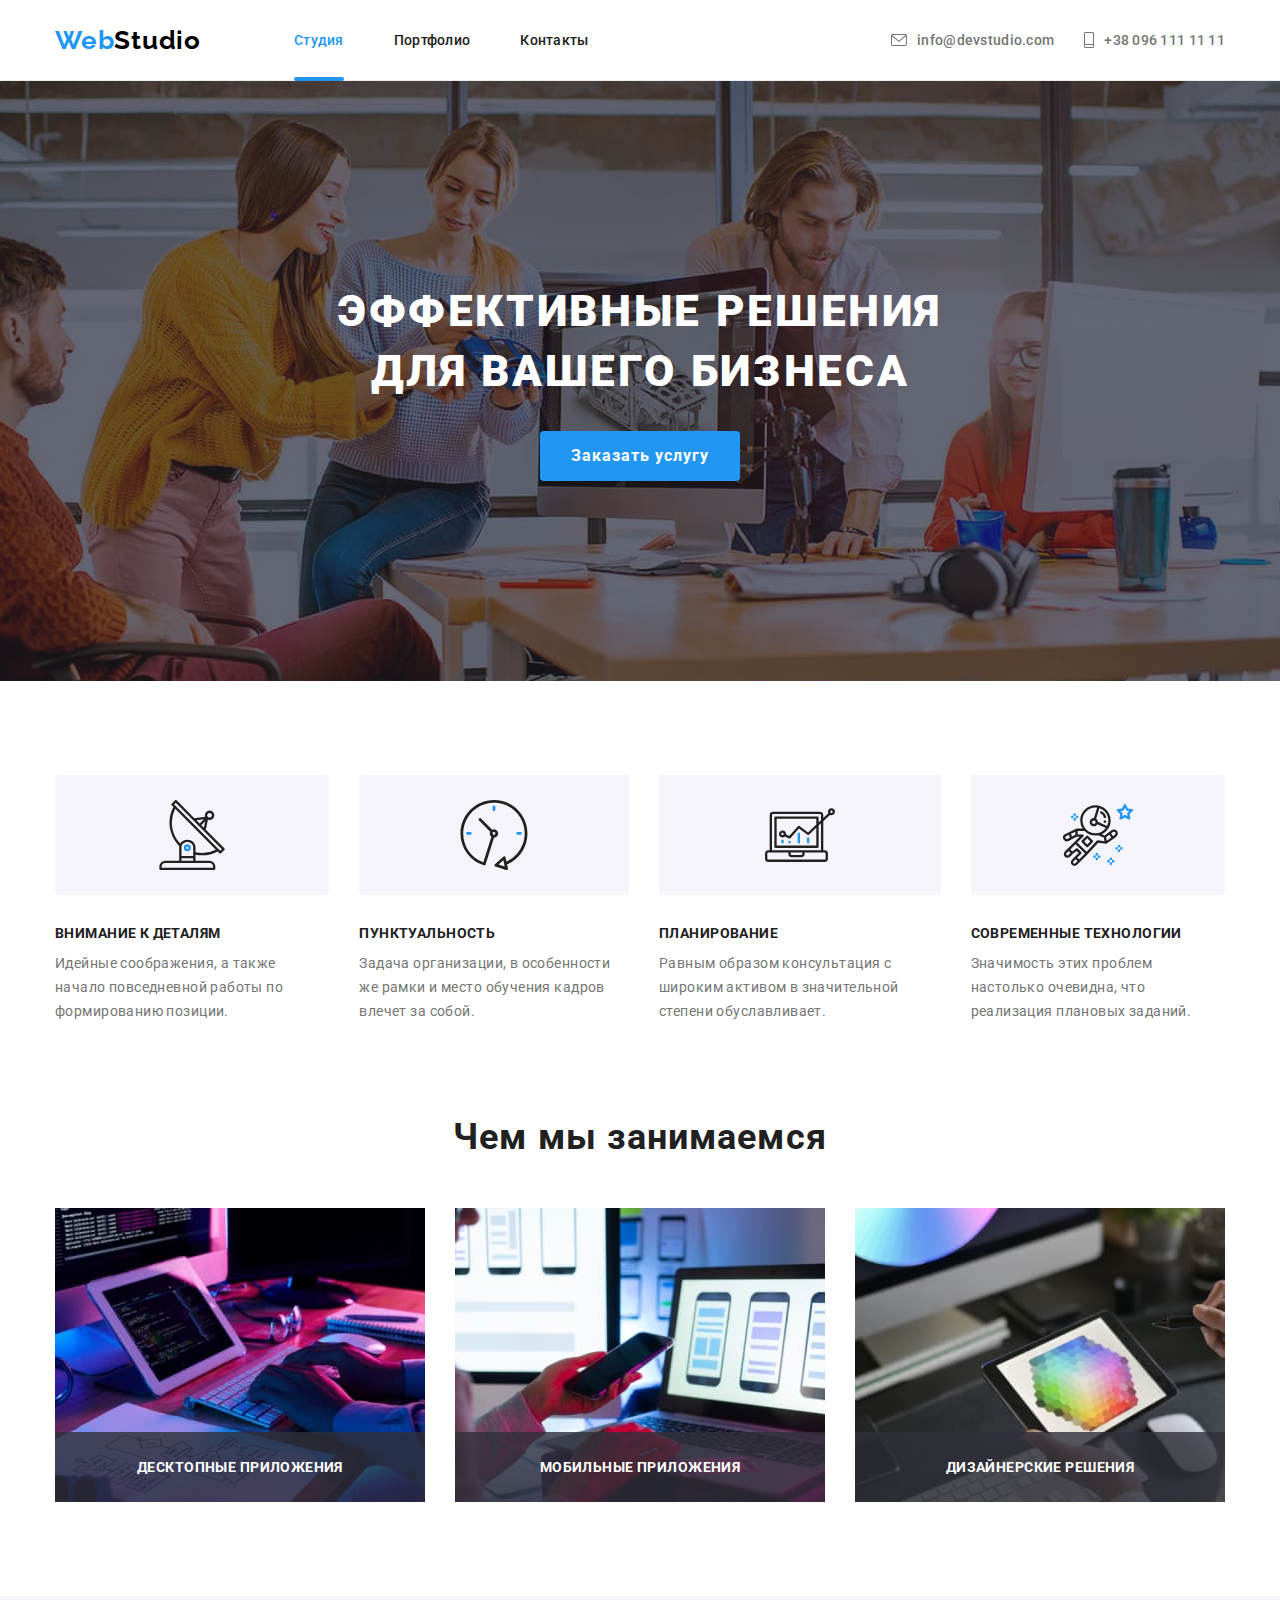
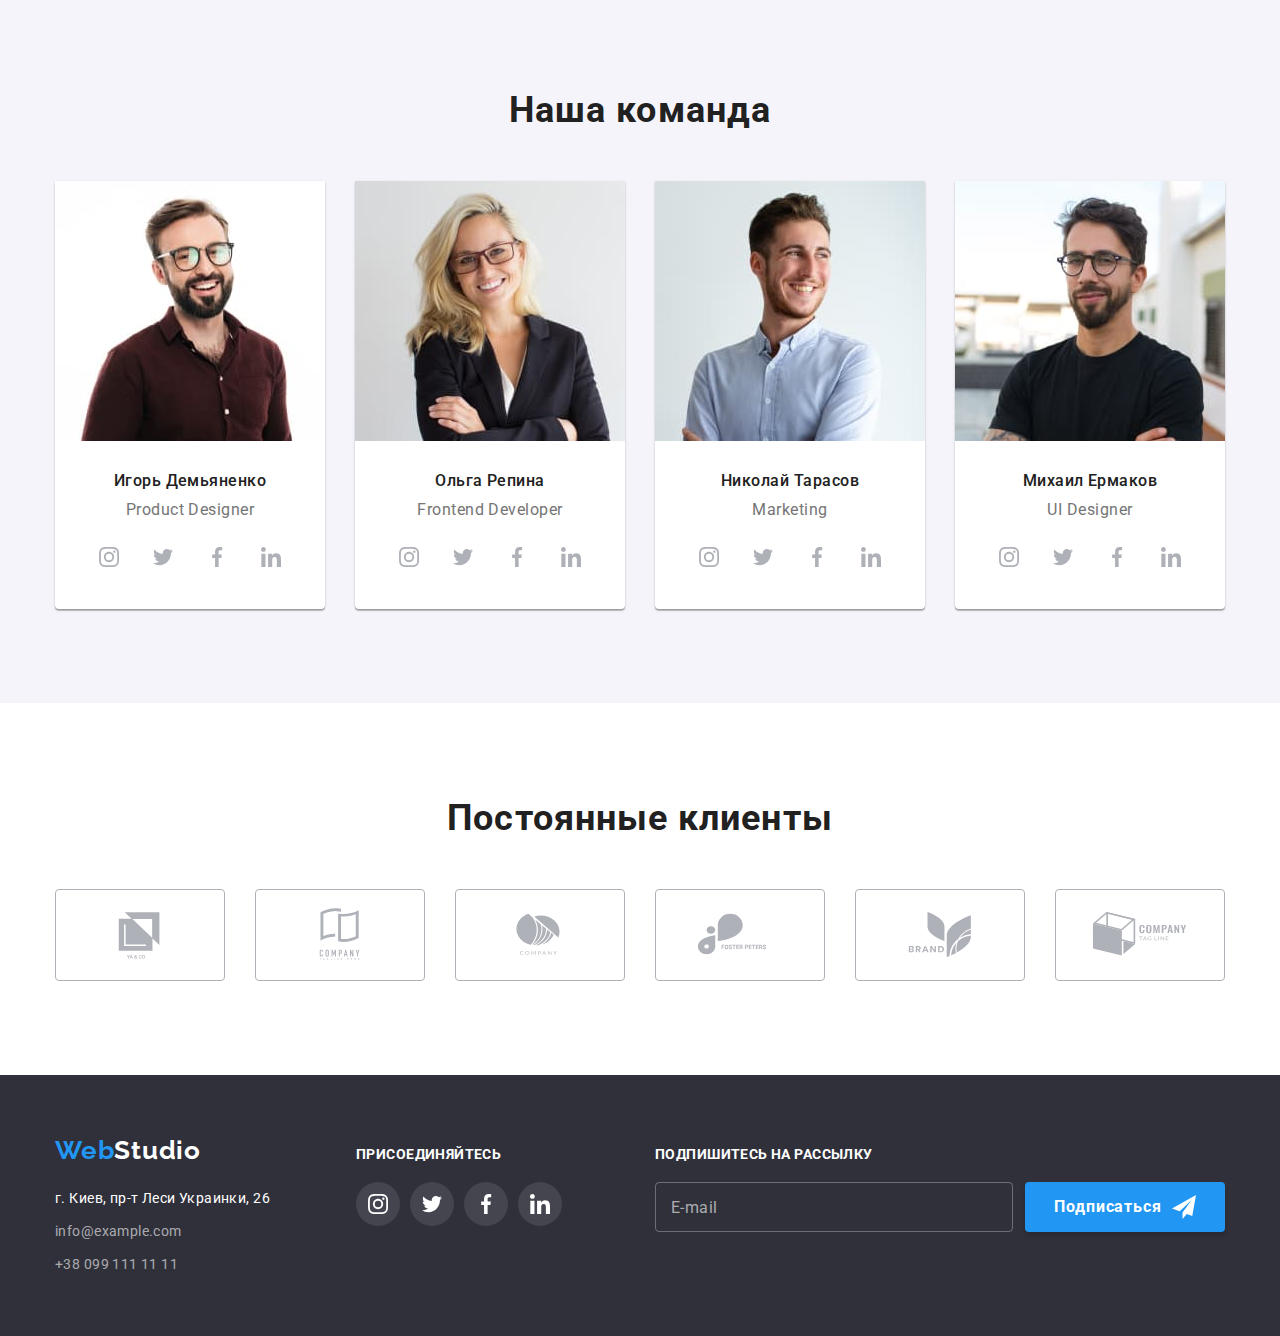
==== index.html @ 1791c5a4 "Initialization of repository" ====
<!DOCTYPE html>
<html lang="ru">
  <head>
    <meta charset="UTF-8" />
    <meta http-equiv="X-UA-Compatible" content="IE=edge" />
    <meta name="viewport" content="width=device-width, initial-scale=1.0" />
    <link rel="preconnect" href="https://fonts.googleapis.com" />
    <link rel="preconnect" href="https://fonts.gstatic.com" crossorigin />
    <link
      rel="stylesheet"
      href="https://fonts.googleapis.com/css2?family=Raleway:wght@700&family=Roboto:wght@400;500;700;900&display=swap"
    />
    <link
      rel="stylesheet"
      href="https://cdnjs.cloudflare.com/ajax/libs/modern-normalize/1.1.0/modern-normalize.min.css"
    />
    <link rel="stylesheet" href="./css/main.min.css" />
    <title>Студия</title>
  </head>

  <body>
    <header class="header">
      <div class="container">
        <a href="./index.html" class="logo">
          <span class="logo__first-part">Web</span>
          <span class="logo__second-part--header">Studio</span>
        </a>

        <nav class="nav">
          <ul class="nav__list">
            <li class="nav__item">
              <a href="./index.html" class="nav__link current">Студия</a>
            </li>
            <li class="nav__item">
              <a href="./portfolio.html" class="nav__link">Портфолио</a>
            </li>
            <li class="nav__item">
              <a href="" class="nav__link">Контакты</a>
            </li>
          </ul>
        </nav>

        <div class="header-address">
          <ul class="header-address__list">
            <li class="header-address__item">
              <a href="mailto:info@devstudio.com" class="header-address__email">
                <svg class="header-address__icon--envelope" width="16" height="12">
                  <use href="images/icons.svg#icon-envelope"></use>
                </svg>
                info@devstudio.com
              </a>
            </li>
            <li class="header-address__item">
              <a href="tel:+380961111111" class="header-address__phone">
                <svg class="header-address__icon--phone" width="10" height="16">
                  <use href="images/icons.svg#icon-phone"></use>
                </svg>
                +38 096 111 11 11
              </a>
            </li>
          </ul>
        </div>
      </div>
    </header>

    <main>
      <section class="hero">
        <div class="container">
          <h1 class="hero__title">
            Эффективные решения <br />
            для вашего бизнеса
          </h1>
          <button type="button" class="hero__btn" data-modal-open>Заказать услугу</button>
        </div>
      </section>

      <section class="advantages">
        <div class="container">
          <h2 class="visually-hidden">Наши преимущества</h2>
          <ul class="advantages__list">
            <li class="advantages__item">
              <div class="advantages__icon">
                <svg class="advantages__icon--antenna" width="70" height="70">
                  <use href="./images/icons.svg#icon-antenna"></use>
                </svg>
              </div>
              <h3 class="advantages__title">Внимание к деталям</h3>
              <p class="advantages__text">
                Идейные соображения, а также начало повседневной работы по формированию позиции.
              </p>
            </li>
            <li class="advantages__item">
              <div class="advantages__icon">
                <svg class="advantages__icon--clock" width="70" height="70">
                  <use href="./images/icons.svg#icon-clock"></use>
                </svg>
              </div>
              <h3 class="advantages__title">Пунктуальность</h3>
              <p class="advantages__text">
                Задача организации, в особенности же рамки и место обучения кадров влечет за собой.
              </p>
            </li>
            <li class="advantages__item">
              <div class="advantages__icon">
                <svg class="advantages__icon--diagram" width="70" height="70">
                  <use href="./images/icons.svg#icon-diagram"></use>
                </svg>
              </div>
              <h3 class="advantages__title">Планирование</h3>
              <p class="advantages__text">
                Равным образом консультация с широким активом в значительной степени обуславливает.
              </p>
            </li>
            <li class="advantages__item">
              <div class="advantages__icon">
                <svg class="advantages__icon--astronaut" width="70" height="70">
                  <use href="./images/icons.svg#icon-astronaut"></use>
                </svg>
              </div>
              <h3 class="advantages__title">Современные технологии</h3>
              <p class="advantages__text">
                Значимость этих проблем настолько очевидна, что реализация плановых заданий.
              </p>
            </li>
          </ul>
        </div>
      </section>

      <section class="works">
        <div class="container">
          <h2 class="works__title">Чем мы занимаемся</h2>
          <ul class="works__list">
            <li class="works__item">
              <div class="works__wrapper">
                <img src="./images/work-1.jpg" alt="Программист верстает макет сайта" width="370" />
                <p class="works__text">Десктопные приложения</p>
              </div>
            </li>
            <li class="works__item">
              <div class="works__wrapper">
                <img
                  src="./images/work-2.jpg"
                  alt="Тестировщик проверяет мультиплатформенность"
                  width="370"
                />
                <p class="works__text">Мобильные приложения</p>
              </div>
            </li>
            <li class="works__item">
              <div class="works__wrapper">
                <img src="./images/work-3.jpg" alt="Дизайнер подбирает цвет" width="370" />
                <p class="works__text">Дизайнерские решения</p>
              </div>
            </li>
          </ul>
        </div>
      </section>

      <section class="team">
        <div class="container">
          <h2 class="team__title">Наша команда</h2>
          <ul class="team__list">
            <li class="team__card card">
              <img src="./images/employee-1.jpg" alt="Сотрудник 1" width="270" />
              <div class="card__description">
                <h3 class="card__title">Игорь Демьяненко</h3>
                <p class="card__text">Product Designer</p>
                <ul class="social">
                  <li class="social__item">
                    <a href="https://www.instagram.com/" class="social__link">
                      <svg class="social__icon" width="20" height="20">
                        <use href="./images/icons.svg#icon-instagram"></use>
                      </svg>
                    </a>
                  </li>

                  <li class="social__item">
                    <a href="https://twitter.com/" class="social__link">
                      <svg class="social__icon" width="20" height="20">
                        <use href="./images/icons.svg#icon-twitter"></use>
                      </svg>
                    </a>
                  </li>

                  <li class="social__item">
                    <a href="https://www.facebook.com/" class="social__link">
                      <svg class="social__icon" width="20" height="20">
                        <use href="./images/icons.svg#icon-facebook"></use>
                      </svg>
                    </a>
                  </li>

                  <li class="social__item">
                    <a href="https://www.linkedin.com/" class="social__link">
                      <svg class="social__icon" width="20" height="20">
                        <use href="./images/icons.svg#icon-linkedin"></use>
                      </svg>
                    </a>
                  </li>
                </ul>
              </div>
            </li>
            <li class="team__card card">
              <img src="./images/employee-2.jpg" alt="Сотрудник 2" width="270" />
              <div class="card__description">
                <h3 class="card__title">Ольга Репина</h3>
                <p class="card__text">Frontend Developer</p>
                <ul class="social">
                  <li class="social__item">
                    <a href="https://www.instagram.com/" class="social__link">
                      <svg class="social__icon" width="20" height="20">
                        <use href="./images/icons.svg#icon-instagram"></use>
                      </svg>
                    </a>
                  </li>

                  <li class="social__item">
                    <a href="https://twitter.com/" class="social__link">
                      <svg class="social__icon" width="20" height="20">
                        <use href="./images/icons.svg#icon-twitter"></use>
                      </svg>
                    </a>
                  </li>

                  <li class="social__item">
                    <a href="https://www.facebook.com/" class="social__link">
                      <svg class="social__icon" width="20" height="20">
                        <use href="./images/icons.svg#icon-facebook"></use>
                      </svg>
                    </a>
                  </li>

                  <li class="social__item">
                    <a href="https://www.linkedin.com/" class="social__link">
                      <svg class="social__icon" width="20" height="20">
                        <use href="./images/icons.svg#icon-linkedin"></use>
                      </svg>
                    </a>
                  </li>
                </ul>
              </div>
            </li>
            <li class="team__card card">
              <img src="./images/employee-3.jpg" alt="Сотрудник 3" width="270" />
              <div class="card__description">
                <h3 class="card__title">Николай Тарасов</h3>
                <p class="card__text">Marketing</p>
                <ul class="social">
                  <li class="social__item">
                    <a href="https://www.instagram.com/" class="social__link"
                      ><svg class="social__icon" width="20" height="20">
                        <use href="./images/icons.svg#icon-instagram"></use>
                      </svg>
                    </a>
                  </li>

                  <li class="social__item">
                    <a href="https://twitter.com/" class="social__link">
                      <svg class="social__icon" width="20" height="20">
                        <use href="./images/icons.svg#icon-twitter"></use>
                      </svg>
                    </a>
                  </li>

                  <li class="social__item">
                    <a href="https://www.facebook.com/" class="social__link">
                      <svg class="social__icon" width="20" height="20">
                        <use href="./images/icons.svg#icon-facebook"></use>
                      </svg>
                    </a>
                  </li>

                  <li class="social__item">
                    <a href="https://www.linkedin.com/" class="social__link">
                      <svg class="social__icon" width="20" height="20">
                        <use href="./images/icons.svg#icon-linkedin"></use>
                      </svg>
                    </a>
                  </li>
                </ul>
              </div>
            </li>
            <li class="team__card card">
              <img src="./images/employee-4.jpg" alt="Сотрудник 4" width="270" />
              <div class="card__description">
                <h3 class="card__title">Михаил Ермаков</h3>
                <p class="card__text">UI Designer</p>
                <ul class="social">
                  <li class="social__item">
                    <a href="https://www.instagram.com/" class="social__link"
                      ><svg class="social__icon" width="20" height="20">
                        <use href="./images/icons.svg#icon-instagram"></use>
                      </svg>
                    </a>
                  </li>

                  <li class="social__item">
                    <a href="https://twitter.com/" class="social__link">
                      <svg class="social__icon" width="20" height="20">
                        <use href="./images/icons.svg#icon-twitter"></use>
                      </svg>
                    </a>
                  </li>

                  <li class="social__item">
                    <a href="https://www.facebook.com/" class="social__link">
                      <svg class="social__icon" width="20" height="20">
                        <use href="./images/icons.svg#icon-facebook"></use>
                      </svg>
                    </a>
                  </li>

                  <li class="social__item">
                    <a href="https://www.linkedin.com/" class="social__link">
                      <svg class="social__icon" width="20" height="20">
                        <use href="./images/icons.svg#icon-linkedin"></use>
                      </svg>
                    </a>
                  </li>
                </ul>
              </div>
            </li>
          </ul>
        </div>
      </section>

      <section class="clients">
        <div class="container">
          <h2 class="clients__title">Постоянные клиенты</h2>
          <ul class="clients__list">
            <li class="clients__item">
              <a href="" class="clients__link">
                <svg class="clients__icon" width="106" height="60">
                  <use href="images/icons.svg#icon-Logo-1"></use>
                </svg>
              </a>
            </li>
            <li class="clients__item">
              <a href="" class="clients__link">
                <svg class="clients__icon" width="106" height="60">
                  <use href="images/icons.svg#icon-Logo-2"></use>
                </svg>
              </a>
            </li>
            <li class="clients__item">
              <a href="" class="clients__link">
                <svg class="clients__icon" width="106" height="60">
                  <use href="images/icons.svg#icon-Logo-3"></use>
                </svg>
              </a>
            </li>
            <li class="clients__item">
              <a href="" class="clients__link">
                <svg class="clients__icon" width="106" height="60">
                  <use href="images/icons.svg#icon-Logo-4"></use>
                </svg>
              </a>
            </li>
            <li class="clients__item">
              <a href="" class="clients__link">
                <svg class="clients__icon" width="106" height="60">
                  <use href="images/icons.svg#icon-Logo-5"></use>
                </svg>
              </a>
            </li>
            <li class="clients__item">
              <a href="" class="clients__link">
                <svg class="clients__icon" width="106" height="60">
                  <use href="images/icons.svg#icon-Logo-6"></use>
                </svg>
              </a>
            </li>
          </ul>
        </div>
      </section>
    </main>

    <footer class="footer">
      <div class="container">
        <div class="footer-address__container">
          <a href="./index.html" class="logo">
            <span class="logo__first-part">Web</span>
            <span class="logo__second-part--footer">Studio</span>
          </a>

          <address class="footer-address">
            <ul class="footer-address__list">
              <li class="footer-address__item">
                <a
                  href="https://goo.gl/maps/oRimaYfx6mKXGupH7"
                  target="_blank"
                  class="footer-address__link--geo"
                >
                  г. Киев, пр-т Леси Украинки, 26
                </a>
              </li>
              <li class="footer-address__item">
                <a href="mailto:info@example.com" class="footer-address__link--email">
                  info@example.com
                </a>
              </li>
              <li class="footer-address__item">
                <a href="tel:+380991111111" class="footer-address__link--phone">
                  +38 099 111 11 11
                </a>
              </li>
            </ul>
          </address>
        </div>

        <div class="footer-social__container">
          <h2 class="footer-social__title">Присоединяйтесь</h2>
          <ul class="footer-social__list">
            <li class="footer-social__item">
              <a href="https://www.instagram.com/" class="footer-social__link"
                ><svg class="footer-social__icon" width="20" height="20">
                  <use href="./images/icons.svg#icon-instagram"></use>
                </svg>
              </a>
            </li>

            <li class="footer-social__item">
              <a href="https://twitter.com/" class="footer-social__link">
                <svg class="footer-social__icon" width="20" height="20">
                  <use href="./images/icons.svg#icon-twitter"></use>
                </svg>
              </a>
            </li>

            <li class="footer-social__item">
              <a href="https://www.facebook.com/" class="footer-social__link"
                ><svg class="footer-social__icon" width="20" height="20">
                  <use href="./images/icons.svg#icon-facebook"></use>
                </svg>
              </a>
            </li>

            <li class="footer-social__item">
              <a href="https://www.linkedin.com/" class="footer-social__link">
                <svg class="footer-social__icon" width="20" height="20">
                  <use href="./images/icons.svg#icon-linkedin"></use>
                </svg>
              </a>
            </li>
          </ul>
        </div>

        <div class="footer-form__container">
          <h2 class="footer-form__title">Подпишитесь на рассылку</h2>
          <form name="footer-form" class="footer-form">
            <label class="footer-form__label">
              <input type="email" name="email" placeholder="E-mail" class="footer-form__input" />
            </label>
            <button type="submit" class="footer-form__btn">
              Подписаться
              <svg class="footer-form__icon" width="24" height="24">
                <use href="./images/icons.svg#icon-send"></use>
              </svg>
            </button>
          </form>
        </div>
      </div>
    </footer>

    <div class="backdrop is-hidden" data-modal>
      <div class="modal">
        <h2 class="modal__title">Оставьте свои данные, мы вам перезвоним</h2>
        <form name="modal-form" class="modal__form form">
          <label class="form__label"
            >Имя
            <span class="form__wrapper">
              <input type="text" name="name" class="form__input" placeholder=" " />
              <svg class="form__icon" width="18" height="18">
                <use href="./images/icons.svg#icon-form-person"></use>
              </svg>
            </span>
          </label>

          <label class="form__label"
            >Телефон
            <span class="form__wrapper">
              <input type="tel" name="telephone" class="form__input" placeholder=" " />
              <svg class="form__icon" width="18" height="18">
                <use href="./images/icons.svg#icon-form-phone"></use>
              </svg>
            </span>
          </label>

          <label class="form__label"
            >Почта
            <span class="form__wrapper">
              <input type="email" name="email" class="form__input" placeholder=" " />
              <svg class="form__icon" width="18" height="18">
                <use href="./images/icons.svg#icon-form-email"></use>
              </svg>
            </span>
          </label>

          <label class="form__textarea-label"
            >Комментарий
            <textarea name="comment" class="form__textarea" placeholder="Введите текст"></textarea>
          </label>

          <label class="form__checkbox-label">
            <input type="checkbox" name="checkbox" class="form__checkbox visually-hidden" />
            <svg class="form__checkbox-icon" width="16" height="15">
              <use href="./images/icons.svg#icon-form-check"></use>
            </svg>
            Соглашаюсь с рассылкой и принимаю
            <a href="#" class="form__contract-link"> Условия договора</a>
          </label>

          <button type="submit" class="form__btn">Отправить</button>
        </form>

        <button type="button" class="modal__btn--close" data-modal-close>
          <svg class="modal__icon--vector" width="11" height="11">
            <use href="./images/icons.svg#icon-vector"></use>
          </svg>
        </button>
      </div>
    </div>
    <script src="./js/modal.js"></script>
  </body>
</html>
---- css/main.min.css ----
:root{--main-text-color: #757575;--main-title-color: #212121;--nav-text-color: #212121;--active-color: #2196f3;--main-timing-function: cubic-bezier(0.4, 0, 0.2, 1)}.project__link,.footer-address__link--email,.footer-address__link--phone,.footer-address__link--geo,.header-address__email,.header-address__phone,.nav__link,.logo{text-decoration:none;font-style:normal;color:inherit}.visually-hidden{position:absolute;white-space:nowrap;width:1px;height:1px;overflow:hidden;border:0;padding:0;clip:rect(0 0 0 0);-webkit-clip-path:inset(50%);clip-path:inset(50%);margin:-1px}body{font-family:"Roboto",sans-serif;color:var(--main-text-color);margin-left:auto;margin-right:auto}h1,h2,h3,h4,h5,h6,p,ul{margin:0;padding:0}ul{list-style-type:none}button{font-family:inherit}img{display:block;max-width:100%;height:auto}.container{width:1200px;margin:0 auto;padding-left:15px;padding-right:15px}.header{border-bottom:#ececec solid 1px}header>.container{-webkit-box-align:center;-ms-flex-align:center;align-items:center;display:-webkit-box;display:-ms-flexbox;display:flex}.logo{display:-webkit-inline-box;display:-ms-inline-flexbox;display:inline-flex;font-family:"Raleway",sans-serif;font-weight:700;font-size:26px;line-height:calc(31 / 26);letter-spacing:.03em}.logo__first-part{color:#2196f3}.logo__second-part--header{color:#000}.logo__second-part--footer{color:#fff}.nav{margin-left:93px}.nav__list{padding:0;display:-webkit-box;display:-ms-flexbox;display:flex}.nav__item:not(:last-child){margin-right:50px}.nav__link{position:relative;display:block;font-weight:500;font-size:14px;line-height:calc(16 / 14);letter-spacing:.02em;padding-top:32px;padding-bottom:32px;color:var(--nav-text-color);-webkit-transition:color 250ms var(--main-timing-function);transition:color 250ms var(--main-timing-function)}.nav__link:hover,.nav__link:focus{color:var(--active-color)}.current{color:var(--active-color)}.current::after{content:"";position:absolute;bottom:-1px;display:block;width:100%;height:4px;border-radius:3px;background-color:var(--active-color)}.header-address{margin-left:auto}.header-address__list{display:-webkit-box;display:-ms-flexbox;display:flex}.header-address__item:not(:last-child){margin-right:30px}.header-address__email,.header-address__phone{display:-webkit-box;display:-ms-flexbox;display:flex;-webkit-box-align:center;-ms-flex-align:center;align-items:center;font-weight:500;font-size:14px;line-height:calc(16 / 14);letter-spacing:.02em;color:var(--main-text-color);padding-top:32px;padding-bottom:32px;-webkit-transition:color 250ms var(--main-timing-function);transition:color 250ms var(--main-timing-function)}.header-address__email:hover,.header-address__email:focus,.header-address__email:hover,.header-address__email:focus,.header-address__phone:hover,.header-address__phone:focus,.header-address__phone:hover,.header-address__phone:focus{color:var(--active-color)}.header-address__icon--envelope{margin-right:10px;fill:currentColor}.header-address__icon--phone{margin-right:10px;fill:currentColor}.hero{padding-top:200px;padding-bottom:200px;max-width:1600px;margin-left:auto;margin-right:auto;text-align:center;background-color:#2f303a;background-image:-webkit-gradient(linear, left top, left bottom, from(rgba(47, 48, 58, 0.4)), to(rgba(47, 48, 58, 0.4))),url(../images/hero.jpg);background-image:linear-gradient(rgba(47, 48, 58, 0.4), rgba(47, 48, 58, 0.4)),url(../images/hero.jpg);background-position:center;background-repeat:no-repeat;background-size:cover}.hero__title{margin-left:auto;margin-right:auto;font-weight:900;font-size:44px;line-height:calc(60 / 44);letter-spacing:.06em;text-transform:uppercase;color:#fff}.hero__btn{display:block;cursor:pointer;margin-left:auto;margin-right:auto;margin-top:30px;padding:0;font-weight:700;font-size:16px;line-height:calc(30 / 16);letter-spacing:.06em;color:#fff;background-color:#2196f3;border-radius:4px;border:unset;width:200px;height:50px}.hero__btn:hover,.hero__btn:focus{background-color:#188ce8;-webkit-transition:background-color 250ms var(--main-timing-function);transition:background-color 250ms var(--main-timing-function)}.advantages{padding-bottom:0;padding-top:94px;padding-bottom:94px}.advantages__list{display:-webkit-box;display:-ms-flexbox;display:flex}.advantages__item{width:calc((100%- (30px * 3)) / 4)}.advantages__item:not(:last-child){margin-right:30px}.advantages__icon{display:-webkit-box;display:-ms-flexbox;display:flex;-webkit-box-align:center;-ms-flex-align:center;align-items:center;-webkit-box-pack:center;-ms-flex-pack:center;justify-content:center;margin-bottom:30px;border-radius:4px;height:120px;background-color:#f5f4fa}.advantages__title{margin-bottom:10px;font-weight:700;font-size:14px;line-height:calc(16 / 14);letter-spacing:.03em;text-transform:uppercase;color:var(--main-title-color)}.advantages__text{font-size:14px;line-height:calc(24 / 14);letter-spacing:.03em}.works{text-align:center;padding-bottom:94px}.works__title{margin-bottom:50px;font-weight:700;font-size:36px;line-height:calc(41 / 36);letter-spacing:.03em;color:var(--main-title-color)}.works__list{display:-webkit-box;display:-ms-flexbox;display:flex}.works__item:not(:last-child){margin-right:30px}.works__wrapper{position:relative}.works__text{position:absolute;height:70px;bottom:0;display:-webkit-box;display:-ms-flexbox;display:flex;-webkit-box-align:center;-ms-flex-align:center;align-items:center;-webkit-box-pack:center;-ms-flex-pack:center;justify-content:center;width:100%;font-weight:700;font-size:14px;line-height:calc(16 / 14);text-align:center;letter-spacing:.03em;text-transform:uppercase;color:#fff;background-color:rgba(47,48,58,.8)}.team{padding-top:94px;padding-bottom:94px;text-align:center;background-color:#f5f4fa}.team__title{font-weight:700;font-size:36px;line-height:calc(41 / 36);letter-spacing:.03em;color:var(--main-title-color)}.team__list{display:-webkit-box;display:-ms-flexbox;display:flex;margin-top:50px}.team__card{width:calc((100%-30px * 3) / 4);background-color:#fff;-webkit-box-shadow:0px 1px 3px rgba(0,0,0,.12),0px 1px 1px rgba(0,0,0,.14),0px 2px 1px rgba(0,0,0,.2);box-shadow:0px 1px 3px rgba(0,0,0,.12),0px 1px 1px rgba(0,0,0,.14),0px 2px 1px rgba(0,0,0,.2);border-radius:0px 0px 4px 4px}.team__card:not(:last-child){margin-right:30px}.card__description{padding-top:30px;padding-bottom:30px}.card__title{font-weight:500;font-size:16px;line-height:calc(19 / 16);letter-spacing:.03em;color:var(--main-title-color)}.card__text{font-size:16px;line-height:calc(19 / 16);letter-spacing:.03em;margin-top:10px}.social{display:-webkit-box;display:-ms-flexbox;display:flex;-webkit-box-pack:center;-ms-flex-pack:center;justify-content:center;margin-top:16px}.social__item:not(:last-child){margin-right:10px}.social__link{display:-webkit-box;display:-ms-flexbox;display:flex;-webkit-box-align:center;-ms-flex-align:center;align-items:center;-webkit-box-pack:center;-ms-flex-pack:center;justify-content:center;width:44px;height:44px;border-radius:50%;-webkit-transition:background-color 250ms var(--main-timing-function);transition:background-color 250ms var(--main-timing-function)}.social__link:hover,.social__link:focus{background-color:var(--active-color)}.social__icon{fill:#afb1b8;-webkit-transition:fill 250ms var(--main-timing-function);transition:fill 250ms var(--main-timing-function)}.social__link:hover .social__icon,.social__link:focus .social__icon{fill:#fff}.clients{text-align:center;padding-top:94px;padding-bottom:94px}.clients__title{font-weight:700;font-size:36px;line-height:calc(42 / 36);letter-spacing:.03em;color:var(--main-title-color);margin-bottom:50px}.clients__list{display:-webkit-box;display:-ms-flexbox;display:flex;-webkit-box-pack:center;-ms-flex-pack:center;justify-content:center}.clients__item:not(:last-child){margin-right:30px}.clients__link{display:-webkit-box;display:-ms-flexbox;display:flex;-webkit-box-align:center;-ms-flex-align:center;align-items:center;-webkit-box-pack:center;-ms-flex-pack:center;justify-content:center;width:170px;height:92px;border:1px solid #afb1b8;border-radius:4px;-webkit-transition:border-color 250ms var(--main-timing-function);transition:border-color 250ms var(--main-timing-function)}.clients__link:hover,.clients__link:focus{border-color:var(--active-color)}.clients__icon{fill:#afb1b8;-webkit-transition:fill 250ms var(--main-timing-function);transition:fill 250ms var(--main-timing-function)}.clients__link:hover .clients__icon,.clients__link:focus .clients__icon{fill:var(--active-color)}.footer{background-color:#2f303a;padding-top:60px;padding-bottom:60px}.footer .container{display:-webkit-box;display:-ms-flexbox;display:flex;-webkit-box-align:baseline;-ms-flex-align:baseline;align-items:baseline}.footer-address__container{margin-right:70px;width:231px}.footer-social__container{margin-right:93px}.footer-social__title{font-weight:700;font-size:14px;line-height:calc(16 / 14);letter-spacing:.03em;text-transform:uppercase;color:#fff;margin-bottom:20px}.footer-social__list{display:-webkit-box;display:-ms-flexbox;display:flex;-webkit-box-pack:center;-ms-flex-pack:center;justify-content:center}.footer-social__item:not(:last-child){margin-right:10px}.footer-social__link{display:-webkit-box;display:-ms-flexbox;display:flex;-webkit-box-align:center;-ms-flex-align:center;align-items:center;-webkit-box-pack:center;-ms-flex-pack:center;justify-content:center;width:44px;height:44px;border-radius:50%;background-color:rgba(255,255,255,.1);-webkit-transition:background-color 250ms var(--main-timing-function);transition:background-color 250ms var(--main-timing-function)}.footer-social__link:hover,.footer-social__link:focus{background-color:var(--active-color)}.footer-social__icon{fill:#fff}.footer-form__container{width:570px}.footer-form__title{font-weight:700;font-size:14px;line-height:calc(16 / 14);letter-spacing:.03em;text-transform:uppercase;color:#fff;margin-bottom:20px}.footer-form{display:-webkit-box;display:-ms-flexbox;display:flex}.footer-form__label{margin-right:12px}.footer-form__input{width:358px;height:50px;background-color:transparent;border:1px solid rgba(255,255,255,.3);border-radius:4px;padding:16px 15px;font-size:16px;line-height:calc(20 / 16);letter-spacing:.03em;color:rgba(255,255,255,.6)}.footer-form__input::-webkit-input-placeholder{font-size:16px;line-height:calc(20 / 16);margin-left:16px;letter-spacing:.03em;color:rgba(255,255,255,.6)}.footer-form__input::-moz-placeholder{font-size:16px;line-height:calc(20 / 16);margin-left:16px;letter-spacing:.03em;color:rgba(255,255,255,.6)}.footer-form__input:-ms-input-placeholder{font-size:16px;line-height:calc(20 / 16);margin-left:16px;letter-spacing:.03em;color:rgba(255,255,255,.6)}.footer-form__input::-ms-input-placeholder{font-size:16px;line-height:calc(20 / 16);margin-left:16px;letter-spacing:.03em;color:rgba(255,255,255,.6)}.footer-form__input::placeholder{font-size:16px;line-height:calc(20 / 16);margin-left:16px;letter-spacing:.03em;color:rgba(255,255,255,.6)}.footer-form__btn{display:-webkit-box;display:-ms-flexbox;display:flex;-webkit-box-pack:center;-ms-flex-pack:center;justify-content:center;-webkit-box-align:center;-ms-flex-align:center;align-items:center;cursor:pointer;font-weight:700;font-size:16px;line-height:calc(30 / 16);letter-spacing:.06em;color:#fff;background-color:#2196f3;border-radius:4px;-webkit-box-shadow:0px 4px 4px rgba(0,0,0,.15);box-shadow:0px 4px 4px rgba(0,0,0,.15);border:unset;width:200px;height:50px;padding:0}.footer-form__btn:hover,.footer-form__btn:focus{background-color:#188ce8;-webkit-transition:background-color 250ms var(--main-timing-function);transition:background-color 250ms var(--main-timing-function)}.footer-form__icon{margin-left:10px;fill:#fff}.footer-address{margin-top:20px}.footer-address__item:not(:first-child){margin-top:9px}.footer-address__link--geo{font-size:14px;line-height:calc(24 / 14);letter-spacing:.03em;color:#fff;-webkit-transition:color 250ms var(--main-timing-function);transition:color 250ms var(--main-timing-function)}.footer-address__link--geo:hover,.footer-address__link--geo:focus{color:var(--active-color)}.footer-address__link--email,.footer-address__link--phone{font-size:14px;line-height:calc(24 / 14);letter-spacing:.03em;color:rgba(255,255,255,.6);-webkit-transition:color 250ms var(--main-timing-function);transition:color 250ms var(--main-timing-function)}.footer-address__link--email:hover,.footer-address__link--email:focus,.footer-address__link--phone:hover,.footer-address__link--phone:focus{color:var(--active-color)}.backdrop{position:fixed;top:0;left:0;-webkit-transition:opacity 250ms var(--main-timing-function),visibility 250ms var(--main-timing-function);transition:opacity 250ms var(--main-timing-function),visibility 250ms var(--main-timing-function);width:100vw;height:100vh;background-color:rgba(0,0,0,.2)}.backdrop.is-hidden{opacity:0;visibility:hidden;pointer-events:none}.modal{position:absolute;top:50%;left:50%;-webkit-transform:translate(-50%, -50%) scale(1);transform:translate(-50%, -50%) scale(1);-webkit-transition:-webkit-transform 250ms var(--main-timing-function);transition:-webkit-transform 250ms var(--main-timing-function);transition:transform 250ms var(--main-timing-function);transition:transform 250ms var(--main-timing-function), -webkit-transform 250ms var(--main-timing-function);width:528px;height:581px;padding:40px;background-color:#fff;-webkit-box-shadow:0px 1px 3px rgba(0,0,0,.12),0px 1px 1px rgba(0,0,0,.14),0px 2px 1px rgba(0,0,0,.2);box-shadow:0px 1px 3px rgba(0,0,0,.12),0px 1px 1px rgba(0,0,0,.14),0px 2px 1px rgba(0,0,0,.2);border-radius:4px}.backdrop.is-hidden .modal{-webkit-transform:translate(-50%, -50%) scale(1.2);transform:translate(-50%, -50%) scale(1.2)}.modal__title{font-weight:700;font-size:20px;line-height:calc(23 / 20);letter-spacing:.03em;color:#212121;text-align:center;margin-bottom:12px}.form__label{display:block;font-size:12px;line-height:calc(14 / 12);letter-spacing:.01em;color:#757575;margin-bottom:10px}.form__input{width:100%;height:40px;border:1px solid rgba(33,33,33,.2);border-radius:4px;padding:0 42px;-webkit-transition:border-color 250ms var(--main-timing-function);transition:border-color 250ms var(--main-timing-function)}.form__input:not(:-moz-placeholder-shown){border-color:#2196f3;outline:none}.form__input:not(:-ms-input-placeholder){border-color:#2196f3;outline:none}.form__input:focus,.form__input:not(:placeholder-shown){border-color:#2196f3;outline:none}.form__wrapper{display:block;position:relative;margin-top:4px}.form__icon{position:absolute;left:12px;top:50%;-webkit-transform:translateY(-50%);transform:translateY(-50%);-webkit-transition:fill 250ms var(--main-timing-function);transition:fill 250ms var(--main-timing-function)}.form__input:not(:-moz-placeholder-shown)+.form__icon{fill:#2196f3}.form__input:not(:-ms-input-placeholder)+.form__icon{fill:#2196f3}.form__input:not(:placeholder-shown)+.form__icon,.form__input:focus+.form__icon{fill:#2196f3}.form__textarea-label{display:block;font-size:12px;line-height:calc(14 / 12);letter-spacing:.01em;color:#757575;margin-bottom:20px}.form__textarea{display:block;width:100%;height:120px;resize:none;border:1px solid rgba(33,33,33,.2);border-radius:4px;margin-top:4px;padding:12px 16px;-webkit-transition:border-color 250ms var(--main-timing-function);transition:border-color 250ms var(--main-timing-function)}.form__textarea::-webkit-input-placeholder{font-weight:400;font-size:12px;line-height:calc(14 / 12);letter-spacing:.01em;color:rgba(117,117,117,.5)}.form__textarea::-moz-placeholder{font-weight:400;font-size:12px;line-height:calc(14 / 12);letter-spacing:.01em;color:rgba(117,117,117,.5)}.form__textarea:-ms-input-placeholder{font-weight:400;font-size:12px;line-height:calc(14 / 12);letter-spacing:.01em;color:rgba(117,117,117,.5)}.form__textarea::-ms-input-placeholder{font-weight:400;font-size:12px;line-height:calc(14 / 12);letter-spacing:.01em;color:rgba(117,117,117,.5)}.form__textarea::placeholder{font-weight:400;font-size:12px;line-height:calc(14 / 12);letter-spacing:.01em;color:rgba(117,117,117,.5)}.form__textarea:not(:-moz-placeholder-shown){border-color:#2196f3;outline:none}.form__textarea:not(:-ms-input-placeholder){border-color:#2196f3;outline:none}.form__textarea:focus,.form__textarea:not(:placeholder-shown){border-color:#2196f3;outline:none}.form__checkbox-label{position:relative;display:-webkit-box;display:-ms-flexbox;display:flex;-webkit-box-align:center;-ms-flex-align:center;align-items:center;-webkit-box-pack:center;-ms-flex-pack:center;justify-content:center;margin-bottom:30px;font-weight:400;font-size:14px;line-height:calc(24 / 14);letter-spacing:.03em;color:#757575}.form__contract-link{margin-left:5px;font-weight:normal;font-size:14px;line-height:calc(24 / 14);letter-spacing:.03em;-webkit-text-decoration-line:underline;text-decoration-line:underline;color:#2196f3}.form__checkbox-icon{margin-right:8px;border:2px solid #212121;border-radius:2px;fill:transparent;-webkit-transition:fill 250ms var(--main-timing-function),border 0ms var(--main-timing-function) 250ms;transition:fill 250ms var(--main-timing-function),border 0ms var(--main-timing-function) 250ms}.form__checkbox:checked~.form__checkbox-icon{fill:#2196f3;border:none}.form__btn{display:-webkit-box;display:-ms-flexbox;display:flex;-webkit-box-pack:center;-ms-flex-pack:center;justify-content:center;-webkit-box-align:center;-ms-flex-align:center;align-items:center;width:200px;height:50px;padding:0;margin-left:auto;margin-right:auto;cursor:pointer;font-weight:700;font-size:16px;line-height:calc(30 / 16);letter-spacing:.06em;color:#fff;background-color:#2196f3;border-radius:4px;-webkit-box-shadow:0px 4px 4px rgba(0,0,0,.15);box-shadow:0px 4px 4px rgba(0,0,0,.15);border:unset;-webkit-transition:background-color 250ms var(--main-timing-function);transition:background-color 250ms var(--main-timing-function)}.form__btn:hover,.form__btn:focus{background-color:#188ce8}.modal__btn--close{position:absolute;right:8px;top:8px;display:-webkit-box;display:-ms-flexbox;display:flex;-webkit-box-align:center;-ms-flex-align:center;align-items:center;-webkit-box-pack:center;-ms-flex-pack:center;justify-content:center;width:30px;height:30px;border-radius:50%;background:#fff;border:1px solid rgba(0,0,0,.1);cursor:pointer;padding:0;-webkit-transition:fill 250ms var(--main-timing-function);transition:fill 250ms var(--main-timing-function)}.modal__btn--close:hover,.modal__btn--close:focus{fill:var(--active-color)}.portfolio{padding-top:94px;padding-bottom:94px}.filter{display:-webkit-box;display:-ms-flexbox;display:flex;margin-bottom:50px;-webkit-box-pack:center;-ms-flex-pack:center;justify-content:center}.filter__item:not(:last-child){margin-right:8px}.filter__btn{cursor:pointer;font-weight:500;font-size:16px;line-height:calc(26 / 16);letter-spacing:.03em;background-color:#f5f4fa;color:#212121;border-radius:4px;border:none;padding:6px 22px;-webkit-transition:background-color 250ms var(--main-timing-function),color 250ms var(--main-timing-function),-webkit-box-shadow 250ms var(--main-timing-function);transition:background-color 250ms var(--main-timing-function),color 250ms var(--main-timing-function),-webkit-box-shadow 250ms var(--main-timing-function);transition:background-color 250ms var(--main-timing-function),color 250ms var(--main-timing-function),box-shadow 250ms var(--main-timing-function);transition:background-color 250ms var(--main-timing-function),color 250ms var(--main-timing-function),box-shadow 250ms var(--main-timing-function),-webkit-box-shadow 250ms var(--main-timing-function)}.filter__btn:hover,.filter__btn:focus{color:#fff;background-color:var(--active-color);-webkit-box-shadow:0px 3px 1px rgba(0,0,0,.1),0px 1px 2px rgba(0,0,0,.08),0px 2px 2px rgba(0,0,0,.12);box-shadow:0px 3px 1px rgba(0,0,0,.1),0px 1px 2px rgba(0,0,0,.08),0px 2px 2px rgba(0,0,0,.12)}.projects{display:-webkit-box;display:-ms-flexbox;display:flex;-ms-flex-wrap:wrap;flex-wrap:wrap}.project__item{-ms-flex-preferred-size:calc((100%- (30px * 2) / 3));flex-basis:calc((100%- (30px * 2) / 3))}.project__item:not(:nth-child(3n)){margin-right:30px}.project__item:not(:nth-last-child(-n+3)){margin-bottom:30px}.project__link{display:block;-webkit-transition:-webkit-box-shadow 250ms var(--main-timing-function);transition:-webkit-box-shadow 250ms var(--main-timing-function);transition:box-shadow 250ms var(--main-timing-function);transition:box-shadow 250ms var(--main-timing-function), -webkit-box-shadow 250ms var(--main-timing-function)}.project__link:hover,.project__link:focus{-webkit-box-shadow:0px 1px 1px rgba(0,0,0,.12),0px 4px 4px rgba(0,0,0,.06),1px 4px 6px rgba(0,0,0,.16);box-shadow:0px 1px 1px rgba(0,0,0,.12),0px 4px 4px rgba(0,0,0,.06),1px 4px 6px rgba(0,0,0,.16)}.project__wrapper{position:relative;overflow:hidden}.project__text-popup{position:absolute;top:0;left:0;height:100%;padding:63px 24px;font-size:18px;line-height:calc(28 / 18);letter-spacing:.03em;color:#fff;background-color:rgba(33,150,243,.9);-webkit-transform:translateY(100%);transform:translateY(100%);-webkit-transition:-webkit-transform 250ms var(--main-timing-function);transition:-webkit-transform 250ms var(--main-timing-function);transition:transform 250ms var(--main-timing-function);transition:transform 250ms var(--main-timing-function), -webkit-transform 250ms var(--main-timing-function)}.project__link:hover .project__text-popup,.project__link:focus .project__text-popup{-webkit-transform:translateY(0);transform:translateY(0)}.project__description{border-right:1px solid #eee;border-bottom:1px solid #eee;border-left:1px solid #eee;padding:20px 24px}.project__title{font-weight:700;font-size:18px;line-height:calc(36 / 18);letter-spacing:.06em;color:var(--main-title-color)}.projects__text{font-size:16px;line-height:calc(30 / 16);letter-spacing:.03em;margin-top:4px}/*# sourceMappingURL=main.min.css.map */
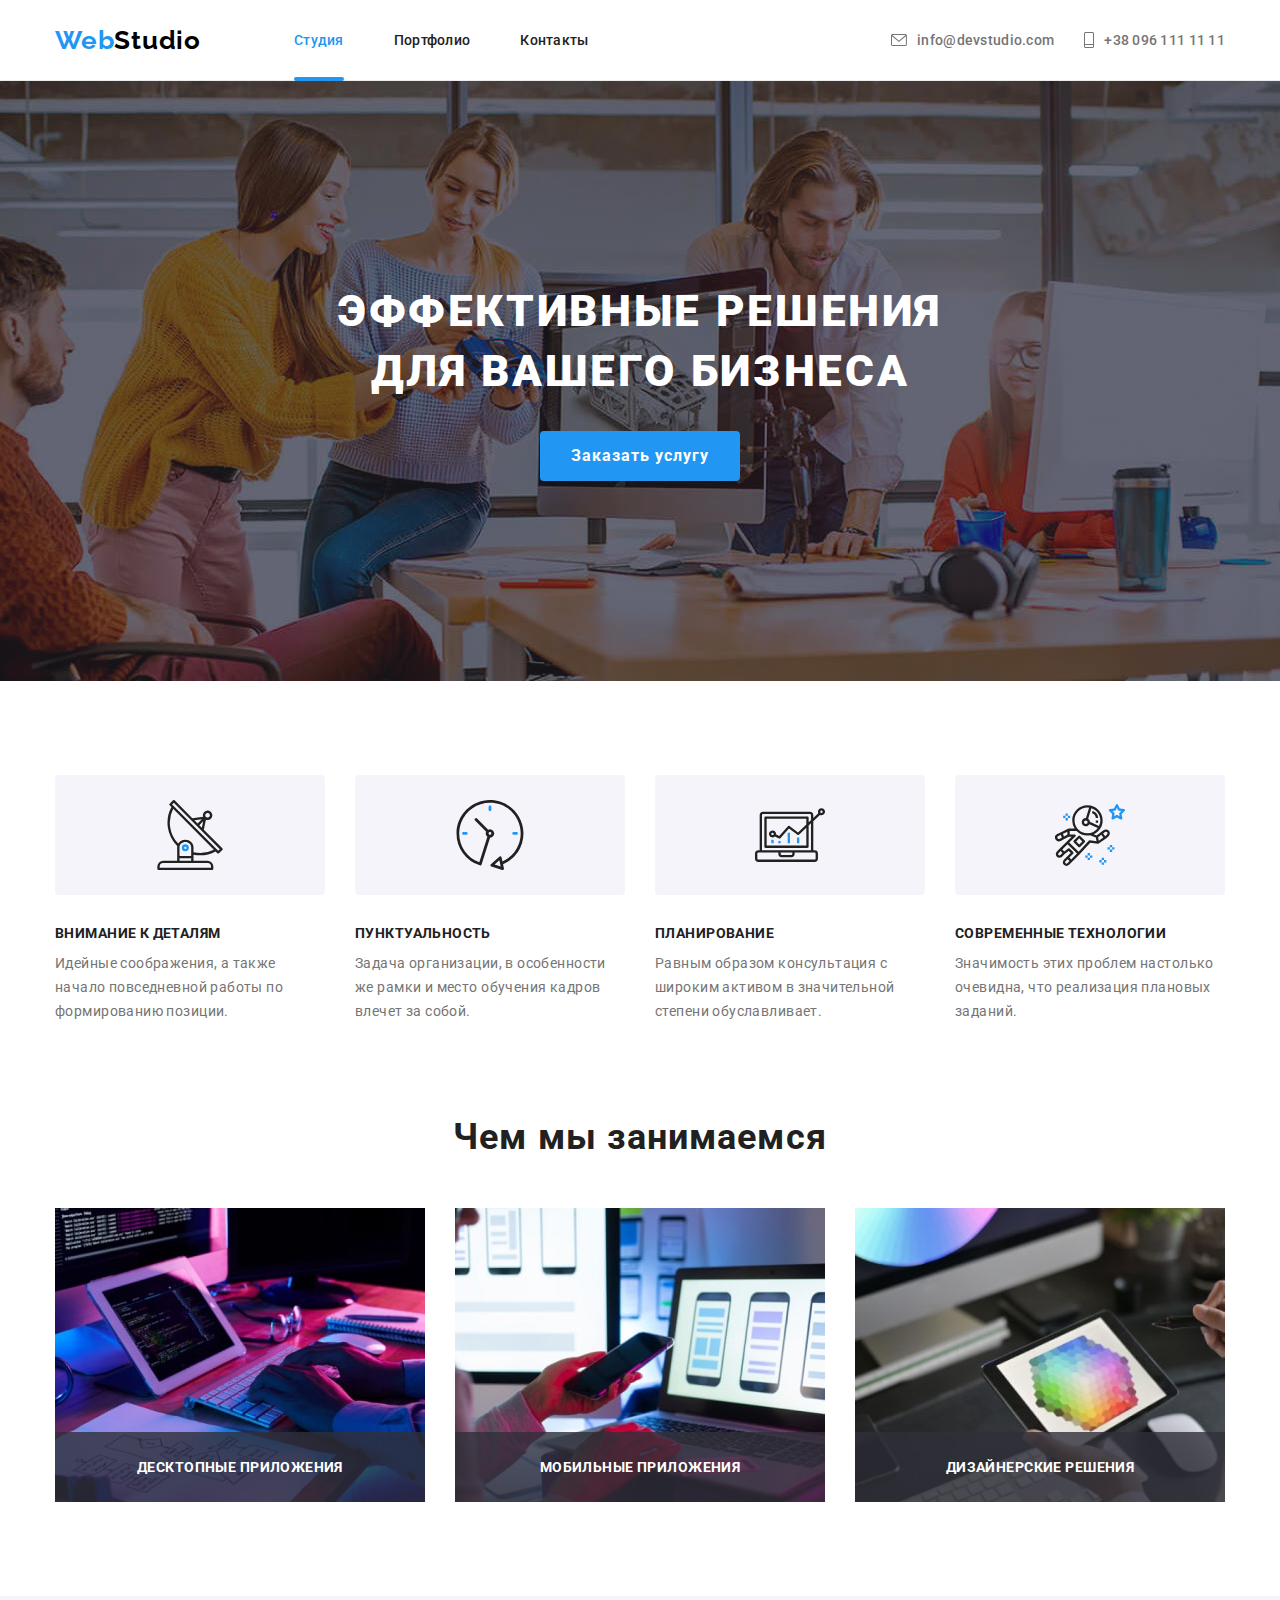
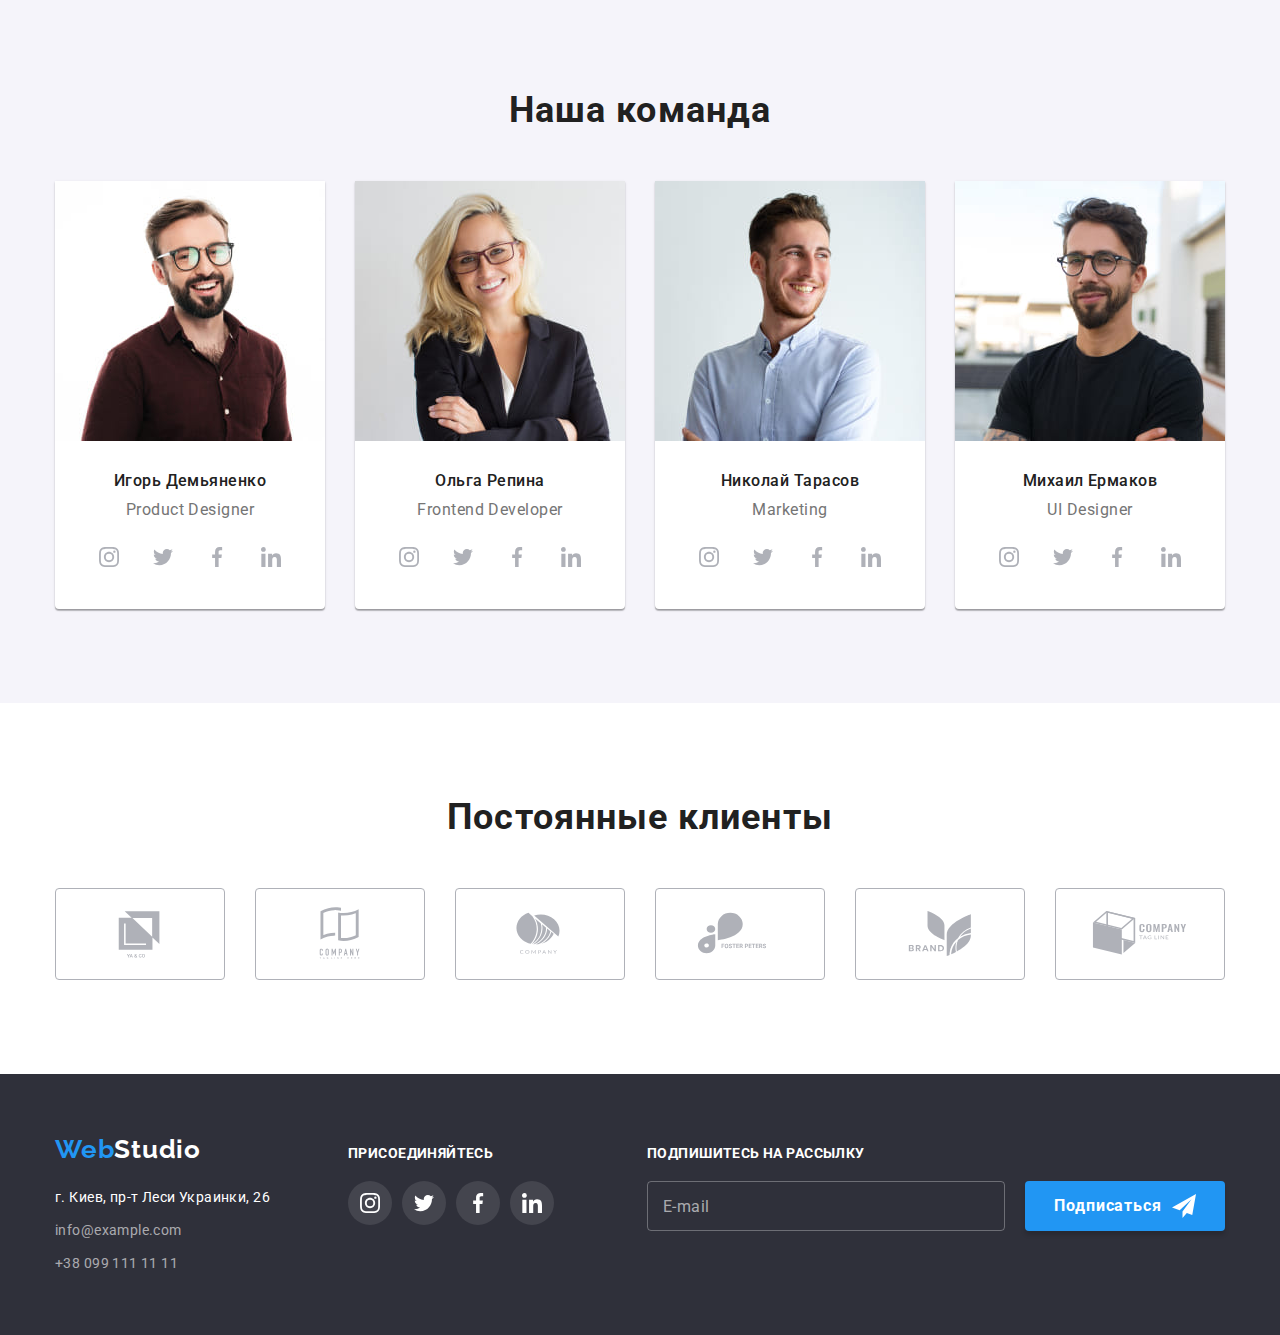
==== commit 6af092d7: "95%" ====
--- a/index.html
+++ b/index.html
@@ -1,525 +1,691 @@
 <!DOCTYPE html>
 <html lang="ru">
-  <head>
-    <meta charset="UTF-8" />
-    <meta http-equiv="X-UA-Compatible" content="IE=edge" />
-    <meta name="viewport" content="width=device-width, initial-scale=1.0" />
-    <link rel="preconnect" href="https://fonts.googleapis.com" />
-    <link rel="preconnect" href="https://fonts.gstatic.com" crossorigin />
-    <link
-      rel="stylesheet"
-      href="https://fonts.googleapis.com/css2?family=Raleway:wght@700&family=Roboto:wght@400;500;700;900&display=swap"
-    />
-    <link
-      rel="stylesheet"
-      href="https://cdnjs.cloudflare.com/ajax/libs/modern-normalize/1.1.0/modern-normalize.min.css"
-    />
-    <link rel="stylesheet" href="./css/main.min.css" />
-    <title>Студия</title>
-  </head>
-
-  <body>
-    <header class="header">
-      <div class="container">
-        <a href="./index.html" class="logo">
-          <span class="logo__first-part">Web</span>
-          <span class="logo__second-part--header">Studio</span>
-        </a>
-
-        <nav class="nav">
-          <ul class="nav__list">
-            <li class="nav__item">
-              <a href="./index.html" class="nav__link current">Студия</a>
-            </li>
-            <li class="nav__item">
-              <a href="./portfolio.html" class="nav__link">Портфолио</a>
-            </li>
-            <li class="nav__item">
-              <a href="" class="nav__link">Контакты</a>
-            </li>
-          </ul>
-        </nav>
-
-        <div class="header-address">
-          <ul class="header-address__list">
-            <li class="header-address__item">
-              <a href="mailto:info@devstudio.com" class="header-address__email">
-                <svg class="header-address__icon--envelope" width="16" height="12">
-                  <use href="images/icons.svg#icon-envelope"></use>
-                </svg>
-                info@devstudio.com
-              </a>
-            </li>
-            <li class="header-address__item">
-              <a href="tel:+380961111111" class="header-address__phone">
-                <svg class="header-address__icon--phone" width="10" height="16">
-                  <use href="images/icons.svg#icon-phone"></use>
-                </svg>
-                +38 096 111 11 11
-              </a>
-            </li>
-          </ul>
-        </div>
+   <head>
+      <meta charset="UTF-8" />
+      <meta http-equiv="X-UA-Compatible" content="IE=edge" />
+      <meta name="viewport" content="width=device-width, initial-scale=1.0" />
+      <meta name="description" content="HW8" />
+      <link rel="preconnect" href="https://fonts.googleapis.com" />
+      <link rel="preconnect" href="https://fonts.gstatic.com" crossorigin />
+      <link
+         rel="stylesheet"
+         href="https://fonts.googleapis.com/css2?family=Raleway:wght@700&family=Roboto:wght@400;500;700;900&display=swap"
+      />
+      <link
+         rel="stylesheet"
+         href="https://cdnjs.cloudflare.com/ajax/libs/modern-normalize/1.1.0/modern-normalize.min.css"
+      />
+      <link rel="stylesheet" href="./css/main.min.css" />
+      <title>Студия</title>
+   </head>
+
+   <body>
+      <header class="header">
+         <div class="container">
+            <a href="./index.html" class="logo">
+               <span class="logo__first-part">Web</span>
+               <span class="logo__second-part--header">Studio</span>
+            </a>
+
+            <nav class="nav">
+               <ul class="nav__list">
+                  <li class="nav__item">
+                     <a href="./index.html" class="nav__link current">Студия</a>
+                  </li>
+                  <li class="nav__item">
+                     <a href="./portfolio.html" class="nav__link">Портфолио</a>
+                  </li>
+                  <li class="nav__item">
+                     <a href="#" class="nav__link">Контакты</a>
+                  </li>
+               </ul>
+            </nav>
+
+            <div class="header-address">
+               <ul class="header-address__list">
+                  <li class="header-address__item">
+                     <a href="mailto:info@devstudio.com" class="header-address__email">
+                        <svg class="header-address__icon--envelope" width="16" height="12">
+                           <use href="images/icons.svg#icon-envelope"></use>
+                        </svg>
+                        info@devstudio.com
+                     </a>
+                  </li>
+                  <li class="header-address__item">
+                     <a href="tel:+380961111111" class="header-address__phone">
+                        <svg class="header-address__icon--phone" width="10" height="16">
+                           <use href="images/icons.svg#icon-phone"></use>
+                        </svg>
+                        +38 096 111 11 11
+                     </a>
+                  </li>
+               </ul>
+            </div>
+
+            <button type="button" class="js-open-menu menu-btn">
+               <svg class="menu-icon" width="40" height="40">
+                  <use href="images/icons.svg#icon-menu"></use>
+               </svg>
+            </button>
+
+            <div class="menu js-menu-container">
+               <button type="button" class="js-close-menu menu-btn">
+                  <svg class="menu-icon" width="40" height="40">
+                     <use href="images/icons.svg#icon-menu-close"></use>
+                  </svg>
+               </button>
+
+               <ul class="menu__nav">
+                  <li class="menu__item">
+                     <a href="./index.html" class="menu__link">Студия</a>
+                  </li>
+                  <li class="menu__item">
+                     <a href="./portfolio.html" class="menu__link">Портфолио</a>
+                  </li>
+                  <li class="menu__item">
+                     <a href="#" class="menu__link">Контакты</a>
+                  </li>
+               </ul>
+
+               <ul class="menu__address">
+                  <li class="header-address__item">
+                     <a href="mailto:info@devstudio.com" class="header-address__email">
+                        info@devstudio.com
+                     </a>
+                  </li>
+                  <li class="header-address__item">
+                     <a href="tel:+380961111111" class="header-address__phone">
+                        +38 096 111 11 11
+                     </a>
+                  </li>
+               </ul>
+            </div>
+         </div>
+      </header>
+
+      <main>
+         <section class="hero">
+            <div class="container">
+               <h1 class="hero__title">Эффективные решения<br />для вашего бизнеса</h1>
+               <button type="button" class="hero__btn" data-modal-open>Заказать услугу</button>
+            </div>
+         </section>
+
+         <section class="advantages">
+            <div class="container">
+               <h2 class="visually-hidden">Наши преимущества</h2>
+               <ul class="advantages__list">
+                  <li class="advantages__item">
+                     <div class="advantages__icon">
+                        <svg class="advantages__icon--antenna" width="70" height="70">
+                           <use href="./images/icons.svg#icon-antenna"></use>
+                        </svg>
+                     </div>
+                     <h3 class="advantages__title">Внимание к деталям</h3>
+                     <p class="advantages__text">
+                        Идейные соображения, а также начало повседневной работы по формированию
+                        позиции.
+                     </p>
+                  </li>
+                  <li class="advantages__item">
+                     <div class="advantages__icon">
+                        <svg class="advantages__icon--clock" width="70" height="70">
+                           <use href="./images/icons.svg#icon-clock"></use>
+                        </svg>
+                     </div>
+                     <h3 class="advantages__title">Пунктуальность</h3>
+                     <p class="advantages__text">
+                        Задача организации, в особенности же рамки и место обучения кадров влечет за
+                        собой.
+                     </p>
+                  </li>
+                  <li class="advantages__item">
+                     <div class="advantages__icon">
+                        <svg class="advantages__icon--diagram" width="70" height="70">
+                           <use href="./images/icons.svg#icon-diagram"></use>
+                        </svg>
+                     </div>
+                     <h3 class="advantages__title">Планирование</h3>
+                     <p class="advantages__text">
+                        Равным образом консультация с широким активом в значительной степени
+                        обуславливает.
+                     </p>
+                  </li>
+                  <li class="advantages__item">
+                     <div class="advantages__icon">
+                        <svg class="advantages__icon--astronaut" width="70" height="70">
+                           <use href="./images/icons.svg#icon-astronaut"></use>
+                        </svg>
+                     </div>
+                     <h3 class="advantages__title">Современные технологии</h3>
+                     <p class="advantages__text">
+                        Значимость этих проблем настолько очевидна, что реализация плановых заданий.
+                     </p>
+                  </li>
+               </ul>
+            </div>
+         </section>
+
+         <section class="works">
+            <div class="container">
+               <h2 class="works__title">Чем мы занимаемся</h2>
+               <ul class="works__list">
+                  <li class="works__item">
+                     <div class="works__wrapper">
+                        <picture>
+                           <source
+                              srcset="
+                                 ./images/pc/work-1-pc-1x.jpg 1x,
+                                 ./images/pc/work-1-pc-2x.jpg 2x
+                              "
+                           />
+                           <img
+                              src="./images/pc/work-1-pc-1x.jpg"
+                              alt="Программист верстает макет сайта"
+                           />
+                        </picture>
+                        <p class="works__text">Десктопные приложения</p>
+                     </div>
+                  </li>
+                  <li class="works__item">
+                     <div class="works__wrapper">
+                        <picture>
+                           <source
+                              srcset="
+                                 ./images/pc/work-2-pc-1x.jpg 1x,
+                                 ./images/pc/work-2-pc-2x.jpg 2x
+                              "
+                           />
+                           <img
+                              src="./images/pc/work-2-pc-1x.jpg"
+                              alt="Тестировщик проверяет мультиплатформенность"
+                           />
+                        </picture>
+                        <p class="works__text">Мобильные приложения</p>
+                     </div>
+                  </li>
+                  <li class="works__item">
+                     <div class="works__wrapper">
+                        <picture>
+                           <source
+                              srcset="
+                                 ./images/pc/work-3-pc-1x.jpg 1x,
+                                 ./images/pc/work-3-pc-2x.jpg 2x
+                              "
+                           />
+                           <img src="./images/pc/work-3-pc-1x.jpg" alt="Дизайнер подбирает цвет" />
+                        </picture>
+                        <p class="works__text">Дизайнерские решения</p>
+                     </div>
+                  </li>
+               </ul>
+            </div>
+         </section>
+
+         <section class="team">
+            <div class="container">
+               <h2 class="team__title">Наша команда</h2>
+               <ul class="team__list">
+                  <li class="team__card card">
+                     <picture>
+                        <source
+                           srcset="
+                              ./images/pc/employee-1-pc-1x.jpg 1x,
+                              ./images/pc/employee-1-pc-2x.jpg 2x
+                           "
+                           media="(min-width:1200px)"
+                        />
+                        <source
+                           srcset="
+                              ./images/tab/employee-1-tab-1x.jpg 1x,
+                              ./images/tab/employee-1-tab-2x.jpg 2x
+                           "
+                           media="(min-width:768px)"
+                        />
+                        <source
+                           srcset="
+                              ./images/mob/employee-1-mob-1x.jpg 1x,
+                              ./images/mob/employee-1-mob-2x.jpg 2x
+                           "
+                        />
+                        <img src="./images/mob/employee-1-mob-1x.jpg" alt="Сотрудник 1" />
+                     </picture>
+                     <div class="card__description">
+                        <h3 class="card__title">Игорь Демьяненко</h3>
+                        <p class="card__text">Product Designer</p>
+                        <ul class="social">
+                           <li class="social__item">
+                              <a href="https://www.instagram.com/" class="social__link">
+                                 <svg class="social__icon" width="20" height="20">
+                                    <use href="./images/icons.svg#icon-instagram"></use>
+                                 </svg>
+                              </a>
+                           </li>
+
+                           <li class="social__item">
+                              <a href="https://twitter.com/" class="social__link">
+                                 <svg class="social__icon" width="20" height="20">
+                                    <use href="./images/icons.svg#icon-twitter"></use>
+                                 </svg>
+                              </a>
+                           </li>
+
+                           <li class="social__item">
+                              <a href="https://www.facebook.com/" class="social__link">
+                                 <svg class="social__icon" width="20" height="20">
+                                    <use href="./images/icons.svg#icon-facebook"></use>
+                                 </svg>
+                              </a>
+                           </li>
+
+                           <li class="social__item">
+                              <a href="https://www.linkedin.com/" class="social__link">
+                                 <svg class="social__icon" width="20" height="20">
+                                    <use href="./images/icons.svg#icon-linkedin"></use>
+                                 </svg>
+                              </a>
+                           </li>
+                        </ul>
+                     </div>
+                  </li>
+
+                  <li class="team__card card">
+                     <picture>
+                        <source
+                           srcset="
+                              ./images/pc/employee-2-pc-1x.jpg 1x,
+                              ./images/pc/employee-2-pc-2x.jpg 2x
+                           "
+                           media="(min-width:1200px)"
+                        />
+                        <source
+                           srcset="
+                              ./images/tab/employee-2-tab-1x.jpg 1x,
+                              ./images/tab/employee-2-tab-2x.jpg 2x
+                           "
+                           media="(min-width:768px)"
+                        />
+                        <source
+                           srcset="
+                              ./images/mob/employee-2-mob-1x.jpg 1x,
+                              ./images/mob/employee-2-mob-2x.jpg 2x
+                           "
+                        />
+                        <img src="./images/mob/employee-2-mob-1x.jpg" alt="Сотрудник 2" />
+                     </picture>
+                     <div class="card__description">
+                        <h3 class="card__title">Ольга Репина</h3>
+                        <p class="card__text">Frontend Developer</p>
+                        <ul class="social">
+                           <li class="social__item">
+                              <a href="https://www.instagram.com/" class="social__link">
+                                 <svg class="social__icon" width="20" height="20">
+                                    <use href="./images/icons.svg#icon-instagram"></use>
+                                 </svg>
+                              </a>
+                           </li>
+
+                           <li class="social__item">
+                              <a href="https://twitter.com/" class="social__link">
+                                 <svg class="social__icon" width="20" height="20">
+                                    <use href="./images/icons.svg#icon-twitter"></use>
+                                 </svg>
+                              </a>
+                           </li>
+
+                           <li class="social__item">
+                              <a href="https://www.facebook.com/" class="social__link">
+                                 <svg class="social__icon" width="20" height="20">
+                                    <use href="./images/icons.svg#icon-facebook"></use>
+                                 </svg>
+                              </a>
+                           </li>
+
+                           <li class="social__item">
+                              <a href="https://www.linkedin.com/" class="social__link">
+                                 <svg class="social__icon" width="20" height="20">
+                                    <use href="./images/icons.svg#icon-linkedin"></use>
+                                 </svg>
+                              </a>
+                           </li>
+                        </ul>
+                     </div>
+                  </li>
+
+                  <li class="team__card card">
+                     <picture>
+                        <source
+                           srcset="
+                              ./images/pc/employee-3-pc-1x.jpg 1x,
+                              ./images/pc/employee-3-pc-2x.jpg 2x
+                           "
+                           media="(min-width:1200px)"
+                        />
+                        <source
+                           srcset="
+                              ./images/tab/employee-3-tab-1x.jpg 1x,
+                              ./images/tab/employee-3-tab-2x.jpg 2x
+                           "
+                           media="(min-width:768px)"
+                        />
+                        <source
+                           srcset="
+                              ./images/mob/employee-3-mob-1x.jpg 1x,
+                              ./images/mob/employee-3-mob-2x.jpg 2x
+                           "
+                        />
+                        <img src="./images/mob/employee-3-mob-1x.jpg" alt="Сотрудник 3" />
+                     </picture>
+                     <div class="card__description">
+                        <h3 class="card__title">Николай Тарасов</h3>
+                        <p class="card__text">Marketing</p>
+                        <ul class="social">
+                           <li class="social__item">
+                              <a href="https://www.instagram.com/" class="social__link"
+                                 ><svg class="social__icon" width="20" height="20">
+                                    <use href="./images/icons.svg#icon-instagram"></use>
+                                 </svg>
+                              </a>
+                           </li>
+
+                           <li class="social__item">
+                              <a href="https://twitter.com/" class="social__link">
+                                 <svg class="social__icon" width="20" height="20">
+                                    <use href="./images/icons.svg#icon-twitter"></use>
+                                 </svg>
+                              </a>
+                           </li>
+
+                           <li class="social__item">
+                              <a href="https://www.facebook.com/" class="social__link">
+                                 <svg class="social__icon" width="20" height="20">
+                                    <use href="./images/icons.svg#icon-facebook"></use>
+                                 </svg>
+                              </a>
+                           </li>
+
+                           <li class="social__item">
+                              <a href="https://www.linkedin.com/" class="social__link">
+                                 <svg class="social__icon" width="20" height="20">
+                                    <use href="./images/icons.svg#icon-linkedin"></use>
+                                 </svg>
+                              </a>
+                           </li>
+                        </ul>
+                     </div>
+                  </li>
+
+                  <li class="team__card card">
+                     <picture>
+                        <source
+                           srcset="
+                              ./images/pc/employee-4-pc-1x.jpg 1x,
+                              ./images/pc/employee-4-pc-2x.jpg 2x
+                           "
+                           media="(min-width:1200px)"
+                        />
+                        <source
+                           srcset="
+                              ./images/tab/employee-4-tab-1x.jpg 1x,
+                              ./images/tab/employee-4-tab-2x.jpg 2x
+                           "
+                           media="(min-width:768px)"
+                        />
+                        <source
+                           srcset="
+                              ./images/mob/employee-4-mob-1x.jpg 1x,
+                              ./images/mob/employee-4-mob-2x.jpg 2x
+                           "
+                        />
+                        <img src="./images/mob/employee-4-mob-1x.jpg" alt="Сотрудник 4" />
+                     </picture>
+                     <div class="card__description">
+                        <h3 class="card__title">Михаил Ермаков</h3>
+                        <p class="card__text">UI Designer</p>
+                        <ul class="social">
+                           <li class="social__item">
+                              <a href="https://www.instagram.com/" class="social__link"
+                                 ><svg class="social__icon" width="20" height="20">
+                                    <use href="./images/icons.svg#icon-instagram"></use>
+                                 </svg>
+                              </a>
+                           </li>
+
+                           <li class="social__item">
+                              <a href="https://twitter.com/" class="social__link">
+                                 <svg class="social__icon" width="20" height="20">
+                                    <use href="./images/icons.svg#icon-twitter"></use>
+                                 </svg>
+                              </a>
+                           </li>
+
+                           <li class="social__item">
+                              <a href="https://www.facebook.com/" class="social__link">
+                                 <svg class="social__icon" width="20" height="20">
+                                    <use href="./images/icons.svg#icon-facebook"></use>
+                                 </svg>
+                              </a>
+                           </li>
+
+                           <li class="social__item">
+                              <a href="https://www.linkedin.com/" class="social__link">
+                                 <svg class="social__icon" width="20" height="20">
+                                    <use href="./images/icons.svg#icon-linkedin"></use>
+                                 </svg>
+                              </a>
+                           </li>
+                        </ul>
+                     </div>
+                  </li>
+               </ul>
+            </div>
+         </section>
+
+         <section class="clients">
+            <div class="container">
+               <h2 class="clients__title">Постоянные клиенты</h2>
+               <ul class="clients__list">
+                  <li class="clients__item">
+                     <a href="" class="clients__link">
+                        <svg class="clients__icon" width="106" height="60">
+                           <use href="images/icons.svg#icon-Logo-1"></use>
+                        </svg>
+                     </a>
+                  </li>
+                  <li class="clients__item">
+                     <a href="" class="clients__link">
+                        <svg class="clients__icon" width="106" height="60">
+                           <use href="images/icons.svg#icon-Logo-2"></use>
+                        </svg>
+                     </a>
+                  </li>
+                  <li class="clients__item">
+                     <a href="" class="clients__link">
+                        <svg class="clients__icon" width="106" height="60">
+                           <use href="images/icons.svg#icon-Logo-3"></use>
+                        </svg>
+                     </a>
+                  </li>
+                  <li class="clients__item">
+                     <a href="" class="clients__link">
+                        <svg class="clients__icon" width="106" height="60">
+                           <use href="images/icons.svg#icon-Logo-4"></use>
+                        </svg>
+                     </a>
+                  </li>
+                  <li class="clients__item">
+                     <a href="" class="clients__link">
+                        <svg class="clients__icon" width="106" height="60">
+                           <use href="images/icons.svg#icon-Logo-5"></use>
+                        </svg>
+                     </a>
+                  </li>
+                  <li class="clients__item">
+                     <a href="" class="clients__link">
+                        <svg class="clients__icon" width="106" height="60">
+                           <use href="images/icons.svg#icon-Logo-6"></use>
+                        </svg>
+                     </a>
+                  </li>
+               </ul>
+            </div>
+         </section>
+      </main>
+
+      <footer class="footer">
+         <div class="container">
+            <div class="footer-address__container">
+               <a href="./index.html" class="logo">
+                  <span class="logo__first-part">Web</span>
+                  <span class="logo__second-part--footer">Studio</span>
+               </a>
+
+               <address class="footer-address">
+                  <ul class="footer-address__list">
+                     <li class="footer-address__item">
+                        <a
+                           href="https://goo.gl/maps/oRimaYfx6mKXGupH7"
+                           target="_blank"
+                           class="footer-address__link--geo"
+                        >
+                           г. Киев, пр-т Леси Украинки, 26
+                        </a>
+                     </li>
+                     <li class="footer-address__item">
+                        <a href="mailto:info@example.com" class="footer-address__link--email">
+                           info@example.com
+                        </a>
+                     </li>
+                     <li class="footer-address__item">
+                        <a href="tel:+380991111111" class="footer-address__link--phone">
+                           +38 099 111 11 11
+                        </a>
+                     </li>
+                  </ul>
+               </address>
+            </div>
+
+            <div class="footer-social__container">
+               <h2 class="footer-social__title">Присоединяйтесь</h2>
+               <ul class="footer-social__list">
+                  <li class="footer-social__item">
+                     <a href="https://www.instagram.com/" class="footer-social__link"
+                        ><svg class="footer-social__icon" width="20" height="20">
+                           <use href="./images/icons.svg#icon-instagram"></use>
+                        </svg>
+                     </a>
+                  </li>
+
+                  <li class="footer-social__item">
+                     <a href="https://twitter.com/" class="footer-social__link">
+                        <svg class="footer-social__icon" width="20" height="20">
+                           <use href="./images/icons.svg#icon-twitter"></use>
+                        </svg>
+                     </a>
+                  </li>
+
+                  <li class="footer-social__item">
+                     <a href="https://www.facebook.com/" class="footer-social__link"
+                        ><svg class="footer-social__icon" width="20" height="20">
+                           <use href="./images/icons.svg#icon-facebook"></use>
+                        </svg>
+                     </a>
+                  </li>
+
+                  <li class="footer-social__item">
+                     <a href="https://www.linkedin.com/" class="footer-social__link">
+                        <svg class="footer-social__icon" width="20" height="20">
+                           <use href="./images/icons.svg#icon-linkedin"></use>
+                        </svg>
+                     </a>
+                  </li>
+               </ul>
+            </div>
+
+            <div class="footer-form__container">
+               <h2 class="footer-form__title">Подпишитесь на рассылку</h2>
+               <form name="footer-form" class="footer-form">
+                  <label class="footer-form__label">
+                     <input
+                        type="email"
+                        name="email"
+                        placeholder="E-mail"
+                        class="footer-form__input"
+                     />
+                  </label>
+                  <button type="submit" class="footer-form__btn">
+                     Подписаться
+                     <svg class="footer-form__icon" width="24" height="24">
+                        <use href="./images/icons.svg#icon-send"></use>
+                     </svg>
+                  </button>
+               </form>
+            </div>
+         </div>
+      </footer>
+
+      <div class="backdrop is-hidden" data-modal>
+         <div class="modal">
+            <h2 class="modal__title">Оставьте свои данные, мы вам перезвоним</h2>
+            <form name="modal-form" class="modal__form form">
+               <label class="form__label"
+                  >Имя
+                  <span class="form__wrapper">
+                     <input type="text" name="name" class="form__input" placeholder=" " />
+                     <svg class="form__icon" width="18" height="18">
+                        <use href="./images/icons.svg#icon-form-person"></use>
+                     </svg>
+                  </span>
+               </label>
+
+               <label class="form__label"
+                  >Телефон
+                  <span class="form__wrapper">
+                     <input type="tel" name="telephone" class="form__input" placeholder=" " />
+                     <svg class="form__icon" width="18" height="18">
+                        <use href="./images/icons.svg#icon-form-phone"></use>
+                     </svg>
+                  </span>
+               </label>
+
+               <label class="form__label"
+                  >Почта
+                  <span class="form__wrapper">
+                     <input type="email" name="email" class="form__input" placeholder=" " />
+                     <svg class="form__icon" width="18" height="18">
+                        <use href="./images/icons.svg#icon-form-email"></use>
+                     </svg>
+                  </span>
+               </label>
+
+               <label class="form__textarea-label"
+                  >Комментарий
+                  <textarea
+                     name="comment"
+                     class="form__textarea"
+                     placeholder="Введите текст"
+                  ></textarea>
+               </label>
+
+               <label class="form__checkbox-label">
+                  <input type="checkbox" name="checkbox" class="form__checkbox visually-hidden" />
+                  <svg class="form__checkbox-icon" width="16" height="15">
+                     <use href="./images/icons.svg#icon-form-check"></use>
+                  </svg>
+                  Соглашаюсь с рассылкой и принимаю
+                  <a href="#" class="form__contract-link">Условия договора</a>
+               </label>
+
+               <button type="submit" class="form__btn">Отправить</button>
+            </form>
+
+            <button type="button" class="modal__btn--close" data-modal-close>
+               <svg class="modal__icon--vector" width="11" height="11">
+                  <use href="./images/icons.svg#icon-vector"></use>
+               </svg>
+            </button>
+         </div>
       </div>
-    </header>
-
-    <main>
-      <section class="hero">
-        <div class="container">
-          <h1 class="hero__title">
-            Эффективные решения <br />
-            для вашего бизнеса
-          </h1>
-          <button type="button" class="hero__btn" data-modal-open>Заказать услугу</button>
-        </div>
-      </section>
-
-      <section class="advantages">
-        <div class="container">
-          <h2 class="visually-hidden">Наши преимущества</h2>
-          <ul class="advantages__list">
-            <li class="advantages__item">
-              <div class="advantages__icon">
-                <svg class="advantages__icon--antenna" width="70" height="70">
-                  <use href="./images/icons.svg#icon-antenna"></use>
-                </svg>
-              </div>
-              <h3 class="advantages__title">Внимание к деталям</h3>
-              <p class="advantages__text">
-                Идейные соображения, а также начало повседневной работы по формированию позиции.
-              </p>
-            </li>
-            <li class="advantages__item">
-              <div class="advantages__icon">
-                <svg class="advantages__icon--clock" width="70" height="70">
-                  <use href="./images/icons.svg#icon-clock"></use>
-                </svg>
-              </div>
-              <h3 class="advantages__title">Пунктуальность</h3>
-              <p class="advantages__text">
-                Задача организации, в особенности же рамки и место обучения кадров влечет за собой.
-              </p>
-            </li>
-            <li class="advantages__item">
-              <div class="advantages__icon">
-                <svg class="advantages__icon--diagram" width="70" height="70">
-                  <use href="./images/icons.svg#icon-diagram"></use>
-                </svg>
-              </div>
-              <h3 class="advantages__title">Планирование</h3>
-              <p class="advantages__text">
-                Равным образом консультация с широким активом в значительной степени обуславливает.
-              </p>
-            </li>
-            <li class="advantages__item">
-              <div class="advantages__icon">
-                <svg class="advantages__icon--astronaut" width="70" height="70">
-                  <use href="./images/icons.svg#icon-astronaut"></use>
-                </svg>
-              </div>
-              <h3 class="advantages__title">Современные технологии</h3>
-              <p class="advantages__text">
-                Значимость этих проблем настолько очевидна, что реализация плановых заданий.
-              </p>
-            </li>
-          </ul>
-        </div>
-      </section>
-
-      <section class="works">
-        <div class="container">
-          <h2 class="works__title">Чем мы занимаемся</h2>
-          <ul class="works__list">
-            <li class="works__item">
-              <div class="works__wrapper">
-                <img src="./images/work-1.jpg" alt="Программист верстает макет сайта" width="370" />
-                <p class="works__text">Десктопные приложения</p>
-              </div>
-            </li>
-            <li class="works__item">
-              <div class="works__wrapper">
-                <img
-                  src="./images/work-2.jpg"
-                  alt="Тестировщик проверяет мультиплатформенность"
-                  width="370"
-                />
-                <p class="works__text">Мобильные приложения</p>
-              </div>
-            </li>
-            <li class="works__item">
-              <div class="works__wrapper">
-                <img src="./images/work-3.jpg" alt="Дизайнер подбирает цвет" width="370" />
-                <p class="works__text">Дизайнерские решения</p>
-              </div>
-            </li>
-          </ul>
-        </div>
-      </section>
-
-      <section class="team">
-        <div class="container">
-          <h2 class="team__title">Наша команда</h2>
-          <ul class="team__list">
-            <li class="team__card card">
-              <img src="./images/employee-1.jpg" alt="Сотрудник 1" width="270" />
-              <div class="card__description">
-                <h3 class="card__title">Игорь Демьяненко</h3>
-                <p class="card__text">Product Designer</p>
-                <ul class="social">
-                  <li class="social__item">
-                    <a href="https://www.instagram.com/" class="social__link">
-                      <svg class="social__icon" width="20" height="20">
-                        <use href="./images/icons.svg#icon-instagram"></use>
-                      </svg>
-                    </a>
-                  </li>
-
-                  <li class="social__item">
-                    <a href="https://twitter.com/" class="social__link">
-                      <svg class="social__icon" width="20" height="20">
-                        <use href="./images/icons.svg#icon-twitter"></use>
-                      </svg>
-                    </a>
-                  </li>
-
-                  <li class="social__item">
-                    <a href="https://www.facebook.com/" class="social__link">
-                      <svg class="social__icon" width="20" height="20">
-                        <use href="./images/icons.svg#icon-facebook"></use>
-                      </svg>
-                    </a>
-                  </li>
-
-                  <li class="social__item">
-                    <a href="https://www.linkedin.com/" class="social__link">
-                      <svg class="social__icon" width="20" height="20">
-                        <use href="./images/icons.svg#icon-linkedin"></use>
-                      </svg>
-                    </a>
-                  </li>
-                </ul>
-              </div>
-            </li>
-            <li class="team__card card">
-              <img src="./images/employee-2.jpg" alt="Сотрудник 2" width="270" />
-              <div class="card__description">
-                <h3 class="card__title">Ольга Репина</h3>
-                <p class="card__text">Frontend Developer</p>
-                <ul class="social">
-                  <li class="social__item">
-                    <a href="https://www.instagram.com/" class="social__link">
-                      <svg class="social__icon" width="20" height="20">
-                        <use href="./images/icons.svg#icon-instagram"></use>
-                      </svg>
-                    </a>
-                  </li>
-
-                  <li class="social__item">
-                    <a href="https://twitter.com/" class="social__link">
-                      <svg class="social__icon" width="20" height="20">
-                        <use href="./images/icons.svg#icon-twitter"></use>
-                      </svg>
-                    </a>
-                  </li>
-
-                  <li class="social__item">
-                    <a href="https://www.facebook.com/" class="social__link">
-                      <svg class="social__icon" width="20" height="20">
-                        <use href="./images/icons.svg#icon-facebook"></use>
-                      </svg>
-                    </a>
-                  </li>
-
-                  <li class="social__item">
-                    <a href="https://www.linkedin.com/" class="social__link">
-                      <svg class="social__icon" width="20" height="20">
-                        <use href="./images/icons.svg#icon-linkedin"></use>
-                      </svg>
-                    </a>
-                  </li>
-                </ul>
-              </div>
-            </li>
-            <li class="team__card card">
-              <img src="./images/employee-3.jpg" alt="Сотрудник 3" width="270" />
-              <div class="card__description">
-                <h3 class="card__title">Николай Тарасов</h3>
-                <p class="card__text">Marketing</p>
-                <ul class="social">
-                  <li class="social__item">
-                    <a href="https://www.instagram.com/" class="social__link"
-                      ><svg class="social__icon" width="20" height="20">
-                        <use href="./images/icons.svg#icon-instagram"></use>
-                      </svg>
-                    </a>
-                  </li>
-
-                  <li class="social__item">
-                    <a href="https://twitter.com/" class="social__link">
-                      <svg class="social__icon" width="20" height="20">
-                        <use href="./images/icons.svg#icon-twitter"></use>
-                      </svg>
-                    </a>
-                  </li>
-
-                  <li class="social__item">
-                    <a href="https://www.facebook.com/" class="social__link">
-                      <svg class="social__icon" width="20" height="20">
-                        <use href="./images/icons.svg#icon-facebook"></use>
-                      </svg>
-                    </a>
-                  </li>
-
-                  <li class="social__item">
-                    <a href="https://www.linkedin.com/" class="social__link">
-                      <svg class="social__icon" width="20" height="20">
-                        <use href="./images/icons.svg#icon-linkedin"></use>
-                      </svg>
-                    </a>
-                  </li>
-                </ul>
-              </div>
-            </li>
-            <li class="team__card card">
-              <img src="./images/employee-4.jpg" alt="Сотрудник 4" width="270" />
-              <div class="card__description">
-                <h3 class="card__title">Михаил Ермаков</h3>
-                <p class="card__text">UI Designer</p>
-                <ul class="social">
-                  <li class="social__item">
-                    <a href="https://www.instagram.com/" class="social__link"
-                      ><svg class="social__icon" width="20" height="20">
-                        <use href="./images/icons.svg#icon-instagram"></use>
-                      </svg>
-                    </a>
-                  </li>
-
-                  <li class="social__item">
-                    <a href="https://twitter.com/" class="social__link">
-                      <svg class="social__icon" width="20" height="20">
-                        <use href="./images/icons.svg#icon-twitter"></use>
-                      </svg>
-                    </a>
-                  </li>
-
-                  <li class="social__item">
-                    <a href="https://www.facebook.com/" class="social__link">
-                      <svg class="social__icon" width="20" height="20">
-                        <use href="./images/icons.svg#icon-facebook"></use>
-                      </svg>
-                    </a>
-                  </li>
-
-                  <li class="social__item">
-                    <a href="https://www.linkedin.com/" class="social__link">
-                      <svg class="social__icon" width="20" height="20">
-                        <use href="./images/icons.svg#icon-linkedin"></use>
-                      </svg>
-                    </a>
-                  </li>
-                </ul>
-              </div>
-            </li>
-          </ul>
-        </div>
-      </section>
-
-      <section class="clients">
-        <div class="container">
-          <h2 class="clients__title">Постоянные клиенты</h2>
-          <ul class="clients__list">
-            <li class="clients__item">
-              <a href="" class="clients__link">
-                <svg class="clients__icon" width="106" height="60">
-                  <use href="images/icons.svg#icon-Logo-1"></use>
-                </svg>
-              </a>
-            </li>
-            <li class="clients__item">
-              <a href="" class="clients__link">
-                <svg class="clients__icon" width="106" height="60">
-                  <use href="images/icons.svg#icon-Logo-2"></use>
-                </svg>
-              </a>
-            </li>
-            <li class="clients__item">
-              <a href="" class="clients__link">
-                <svg class="clients__icon" width="106" height="60">
-                  <use href="images/icons.svg#icon-Logo-3"></use>
-                </svg>
-              </a>
-            </li>
-            <li class="clients__item">
-              <a href="" class="clients__link">
-                <svg class="clients__icon" width="106" height="60">
-                  <use href="images/icons.svg#icon-Logo-4"></use>
-                </svg>
-              </a>
-            </li>
-            <li class="clients__item">
-              <a href="" class="clients__link">
-                <svg class="clients__icon" width="106" height="60">
-                  <use href="images/icons.svg#icon-Logo-5"></use>
-                </svg>
-              </a>
-            </li>
-            <li class="clients__item">
-              <a href="" class="clients__link">
-                <svg class="clients__icon" width="106" height="60">
-                  <use href="images/icons.svg#icon-Logo-6"></use>
-                </svg>
-              </a>
-            </li>
-          </ul>
-        </div>
-      </section>
-    </main>
-
-    <footer class="footer">
-      <div class="container">
-        <div class="footer-address__container">
-          <a href="./index.html" class="logo">
-            <span class="logo__first-part">Web</span>
-            <span class="logo__second-part--footer">Studio</span>
-          </a>
-
-          <address class="footer-address">
-            <ul class="footer-address__list">
-              <li class="footer-address__item">
-                <a
-                  href="https://goo.gl/maps/oRimaYfx6mKXGupH7"
-                  target="_blank"
-                  class="footer-address__link--geo"
-                >
-                  г. Киев, пр-т Леси Украинки, 26
-                </a>
-              </li>
-              <li class="footer-address__item">
-                <a href="mailto:info@example.com" class="footer-address__link--email">
-                  info@example.com
-                </a>
-              </li>
-              <li class="footer-address__item">
-                <a href="tel:+380991111111" class="footer-address__link--phone">
-                  +38 099 111 11 11
-                </a>
-              </li>
-            </ul>
-          </address>
-        </div>
-
-        <div class="footer-social__container">
-          <h2 class="footer-social__title">Присоединяйтесь</h2>
-          <ul class="footer-social__list">
-            <li class="footer-social__item">
-              <a href="https://www.instagram.com/" class="footer-social__link"
-                ><svg class="footer-social__icon" width="20" height="20">
-                  <use href="./images/icons.svg#icon-instagram"></use>
-                </svg>
-              </a>
-            </li>
-
-            <li class="footer-social__item">
-              <a href="https://twitter.com/" class="footer-social__link">
-                <svg class="footer-social__icon" width="20" height="20">
-                  <use href="./images/icons.svg#icon-twitter"></use>
-                </svg>
-              </a>
-            </li>
-
-            <li class="footer-social__item">
-              <a href="https://www.facebook.com/" class="footer-social__link"
-                ><svg class="footer-social__icon" width="20" height="20">
-                  <use href="./images/icons.svg#icon-facebook"></use>
-                </svg>
-              </a>
-            </li>
-
-            <li class="footer-social__item">
-              <a href="https://www.linkedin.com/" class="footer-social__link">
-                <svg class="footer-social__icon" width="20" height="20">
-                  <use href="./images/icons.svg#icon-linkedin"></use>
-                </svg>
-              </a>
-            </li>
-          </ul>
-        </div>
-
-        <div class="footer-form__container">
-          <h2 class="footer-form__title">Подпишитесь на рассылку</h2>
-          <form name="footer-form" class="footer-form">
-            <label class="footer-form__label">
-              <input type="email" name="email" placeholder="E-mail" class="footer-form__input" />
-            </label>
-            <button type="submit" class="footer-form__btn">
-              Подписаться
-              <svg class="footer-form__icon" width="24" height="24">
-                <use href="./images/icons.svg#icon-send"></use>
-              </svg>
-            </button>
-          </form>
-        </div>
-      </div>
-    </footer>
-
-    <div class="backdrop is-hidden" data-modal>
-      <div class="modal">
-        <h2 class="modal__title">Оставьте свои данные, мы вам перезвоним</h2>
-        <form name="modal-form" class="modal__form form">
-          <label class="form__label"
-            >Имя
-            <span class="form__wrapper">
-              <input type="text" name="name" class="form__input" placeholder=" " />
-              <svg class="form__icon" width="18" height="18">
-                <use href="./images/icons.svg#icon-form-person"></use>
-              </svg>
-            </span>
-          </label>
-
-          <label class="form__label"
-            >Телефон
-            <span class="form__wrapper">
-              <input type="tel" name="telephone" class="form__input" placeholder=" " />
-              <svg class="form__icon" width="18" height="18">
-                <use href="./images/icons.svg#icon-form-phone"></use>
-              </svg>
-            </span>
-          </label>
-
-          <label class="form__label"
-            >Почта
-            <span class="form__wrapper">
-              <input type="email" name="email" class="form__input" placeholder=" " />
-              <svg class="form__icon" width="18" height="18">
-                <use href="./images/icons.svg#icon-form-email"></use>
-              </svg>
-            </span>
-          </label>
-
-          <label class="form__textarea-label"
-            >Комментарий
-            <textarea name="comment" class="form__textarea" placeholder="Введите текст"></textarea>
-          </label>
-
-          <label class="form__checkbox-label">
-            <input type="checkbox" name="checkbox" class="form__checkbox visually-hidden" />
-            <svg class="form__checkbox-icon" width="16" height="15">
-              <use href="./images/icons.svg#icon-form-check"></use>
-            </svg>
-            Соглашаюсь с рассылкой и принимаю
-            <a href="#" class="form__contract-link"> Условия договора</a>
-          </label>
-
-          <button type="submit" class="form__btn">Отправить</button>
-        </form>
-
-        <button type="button" class="modal__btn--close" data-modal-close>
-          <svg class="modal__icon--vector" width="11" height="11">
-            <use href="./images/icons.svg#icon-vector"></use>
-          </svg>
-        </button>
-      </div>
-    </div>
-    <script src="./js/modal.js"></script>
-  </body>
+      <script src="./js/modal.js"></script>
+   </body>
 </html>
--- a/css/main.min.css
+++ b/css/main.min.css
@@ -1 +1 @@
-:root{--main-text-color: #757575;--main-title-color: #212121;--nav-text-color: #212121;--active-color: #2196f3;--main-timing-function: cubic-bezier(0.4, 0, 0.2, 1)}.project__link,.footer-address__link--email,.footer-address__link--phone,.footer-address__link--geo,.header-address__email,.header-address__phone,.nav__link,.logo{text-decoration:none;font-style:normal;color:inherit}.visually-hidden{position:absolute;white-space:nowrap;width:1px;height:1px;overflow:hidden;border:0;padding:0;clip:rect(0 0 0 0);-webkit-clip-path:inset(50%);clip-path:inset(50%);margin:-1px}body{font-family:"Roboto",sans-serif;color:var(--main-text-color);margin-left:auto;margin-right:auto}h1,h2,h3,h4,h5,h6,p,ul{margin:0;padding:0}ul{list-style-type:none}button{font-family:inherit}img{display:block;max-width:100%;height:auto}.container{width:1200px;margin:0 auto;padding-left:15px;padding-right:15px}.header{border-bottom:#ececec solid 1px}header>.container{-webkit-box-align:center;-ms-flex-align:center;align-items:center;display:-webkit-box;display:-ms-flexbox;display:flex}.logo{display:-webkit-inline-box;display:-ms-inline-flexbox;display:inline-flex;font-family:"Raleway",sans-serif;font-weight:700;font-size:26px;line-height:calc(31 / 26);letter-spacing:.03em}.logo__first-part{color:#2196f3}.logo__second-part--header{color:#000}.logo__second-part--footer{color:#fff}.nav{margin-left:93px}.nav__list{padding:0;display:-webkit-box;display:-ms-flexbox;display:flex}.nav__item:not(:last-child){margin-right:50px}.nav__link{position:relative;display:block;font-weight:500;font-size:14px;line-height:calc(16 / 14);letter-spacing:.02em;padding-top:32px;padding-bottom:32px;color:var(--nav-text-color);-webkit-transition:color 250ms var(--main-timing-function);transition:color 250ms var(--main-timing-function)}.nav__link:hover,.nav__link:focus{color:var(--active-color)}.current{color:var(--active-color)}.current::after{content:"";position:absolute;bottom:-1px;display:block;width:100%;height:4px;border-radius:3px;background-color:var(--active-color)}.header-address{margin-left:auto}.header-address__list{display:-webkit-box;display:-ms-flexbox;display:flex}.header-address__item:not(:last-child){margin-right:30px}.header-address__email,.header-address__phone{display:-webkit-box;display:-ms-flexbox;display:flex;-webkit-box-align:center;-ms-flex-align:center;align-items:center;font-weight:500;font-size:14px;line-height:calc(16 / 14);letter-spacing:.02em;color:var(--main-text-color);padding-top:32px;padding-bottom:32px;-webkit-transition:color 250ms var(--main-timing-function);transition:color 250ms var(--main-timing-function)}.header-address__email:hover,.header-address__email:focus,.header-address__email:hover,.header-address__email:focus,.header-address__phone:hover,.header-address__phone:focus,.header-address__phone:hover,.header-address__phone:focus{color:var(--active-color)}.header-address__icon--envelope{margin-right:10px;fill:currentColor}.header-address__icon--phone{margin-right:10px;fill:currentColor}.hero{padding-top:200px;padding-bottom:200px;max-width:1600px;margin-left:auto;margin-right:auto;text-align:center;background-color:#2f303a;background-image:-webkit-gradient(linear, left top, left bottom, from(rgba(47, 48, 58, 0.4)), to(rgba(47, 48, 58, 0.4))),url(../images/hero.jpg);background-image:linear-gradient(rgba(47, 48, 58, 0.4), rgba(47, 48, 58, 0.4)),url(../images/hero.jpg);background-position:center;background-repeat:no-repeat;background-size:cover}.hero__title{margin-left:auto;margin-right:auto;font-weight:900;font-size:44px;line-height:calc(60 / 44);letter-spacing:.06em;text-transform:uppercase;color:#fff}.hero__btn{display:block;cursor:pointer;margin-left:auto;margin-right:auto;margin-top:30px;padding:0;font-weight:700;font-size:16px;line-height:calc(30 / 16);letter-spacing:.06em;color:#fff;background-color:#2196f3;border-radius:4px;border:unset;width:200px;height:50px}.hero__btn:hover,.hero__btn:focus{background-color:#188ce8;-webkit-transition:background-color 250ms var(--main-timing-function);transition:background-color 250ms var(--main-timing-function)}.advantages{padding-bottom:0;padding-top:94px;padding-bottom:94px}.advantages__list{display:-webkit-box;display:-ms-flexbox;display:flex}.advantages__item{width:calc((100%- (30px * 3)) / 4)}.advantages__item:not(:last-child){margin-right:30px}.advantages__icon{display:-webkit-box;display:-ms-flexbox;display:flex;-webkit-box-align:center;-ms-flex-align:center;align-items:center;-webkit-box-pack:center;-ms-flex-pack:center;justify-content:center;margin-bottom:30px;border-radius:4px;height:120px;background-color:#f5f4fa}.advantages__title{margin-bottom:10px;font-weight:700;font-size:14px;line-height:calc(16 / 14);letter-spacing:.03em;text-transform:uppercase;color:var(--main-title-color)}.advantages__text{font-size:14px;line-height:calc(24 / 14);letter-spacing:.03em}.works{text-align:center;padding-bottom:94px}.works__title{margin-bottom:50px;font-weight:700;font-size:36px;line-height:calc(41 / 36);letter-spacing:.03em;color:var(--main-title-color)}.works__list{display:-webkit-box;display:-ms-flexbox;display:flex}.works__item:not(:last-child){margin-right:30px}.works__wrapper{position:relative}.works__text{position:absolute;height:70px;bottom:0;display:-webkit-box;display:-ms-flexbox;display:flex;-webkit-box-align:center;-ms-flex-align:center;align-items:center;-webkit-box-pack:center;-ms-flex-pack:center;justify-content:center;width:100%;font-weight:700;font-size:14px;line-height:calc(16 / 14);text-align:center;letter-spacing:.03em;text-transform:uppercase;color:#fff;background-color:rgba(47,48,58,.8)}.team{padding-top:94px;padding-bottom:94px;text-align:center;background-color:#f5f4fa}.team__title{font-weight:700;font-size:36px;line-height:calc(41 / 36);letter-spacing:.03em;color:var(--main-title-color)}.team__list{display:-webkit-box;display:-ms-flexbox;display:flex;margin-top:50px}.team__card{width:calc((100%-30px * 3) / 4);background-color:#fff;-webkit-box-shadow:0px 1px 3px rgba(0,0,0,.12),0px 1px 1px rgba(0,0,0,.14),0px 2px 1px rgba(0,0,0,.2);box-shadow:0px 1px 3px rgba(0,0,0,.12),0px 1px 1px rgba(0,0,0,.14),0px 2px 1px rgba(0,0,0,.2);border-radius:0px 0px 4px 4px}.team__card:not(:last-child){margin-right:30px}.card__description{padding-top:30px;padding-bottom:30px}.card__title{font-weight:500;font-size:16px;line-height:calc(19 / 16);letter-spacing:.03em;color:var(--main-title-color)}.card__text{font-size:16px;line-height:calc(19 / 16);letter-spacing:.03em;margin-top:10px}.social{display:-webkit-box;display:-ms-flexbox;display:flex;-webkit-box-pack:center;-ms-flex-pack:center;justify-content:center;margin-top:16px}.social__item:not(:last-child){margin-right:10px}.social__link{display:-webkit-box;display:-ms-flexbox;display:flex;-webkit-box-align:center;-ms-flex-align:center;align-items:center;-webkit-box-pack:center;-ms-flex-pack:center;justify-content:center;width:44px;height:44px;border-radius:50%;-webkit-transition:background-color 250ms var(--main-timing-function);transition:background-color 250ms var(--main-timing-function)}.social__link:hover,.social__link:focus{background-color:var(--active-color)}.social__icon{fill:#afb1b8;-webkit-transition:fill 250ms var(--main-timing-function);transition:fill 250ms var(--main-timing-function)}.social__link:hover .social__icon,.social__link:focus .social__icon{fill:#fff}.clients{text-align:center;padding-top:94px;padding-bottom:94px}.clients__title{font-weight:700;font-size:36px;line-height:calc(42 / 36);letter-spacing:.03em;color:var(--main-title-color);margin-bottom:50px}.clients__list{display:-webkit-box;display:-ms-flexbox;display:flex;-webkit-box-pack:center;-ms-flex-pack:center;justify-content:center}.clients__item:not(:last-child){margin-right:30px}.clients__link{display:-webkit-box;display:-ms-flexbox;display:flex;-webkit-box-align:center;-ms-flex-align:center;align-items:center;-webkit-box-pack:center;-ms-flex-pack:center;justify-content:center;width:170px;height:92px;border:1px solid #afb1b8;border-radius:4px;-webkit-transition:border-color 250ms var(--main-timing-function);transition:border-color 250ms var(--main-timing-function)}.clients__link:hover,.clients__link:focus{border-color:var(--active-color)}.clients__icon{fill:#afb1b8;-webkit-transition:fill 250ms var(--main-timing-function);transition:fill 250ms var(--main-timing-function)}.clients__link:hover .clients__icon,.clients__link:focus .clients__icon{fill:var(--active-color)}.footer{background-color:#2f303a;padding-top:60px;padding-bottom:60px}.footer .container{display:-webkit-box;display:-ms-flexbox;display:flex;-webkit-box-align:baseline;-ms-flex-align:baseline;align-items:baseline}.footer-address__container{margin-right:70px;width:231px}.footer-social__container{margin-right:93px}.footer-social__title{font-weight:700;font-size:14px;line-height:calc(16 / 14);letter-spacing:.03em;text-transform:uppercase;color:#fff;margin-bottom:20px}.footer-social__list{display:-webkit-box;display:-ms-flexbox;display:flex;-webkit-box-pack:center;-ms-flex-pack:center;justify-content:center}.footer-social__item:not(:last-child){margin-right:10px}.footer-social__link{display:-webkit-box;display:-ms-flexbox;display:flex;-webkit-box-align:center;-ms-flex-align:center;align-items:center;-webkit-box-pack:center;-ms-flex-pack:center;justify-content:center;width:44px;height:44px;border-radius:50%;background-color:rgba(255,255,255,.1);-webkit-transition:background-color 250ms var(--main-timing-function);transition:background-color 250ms var(--main-timing-function)}.footer-social__link:hover,.footer-social__link:focus{background-color:var(--active-color)}.footer-social__icon{fill:#fff}.footer-form__container{width:570px}.footer-form__title{font-weight:700;font-size:14px;line-height:calc(16 / 14);letter-spacing:.03em;text-transform:uppercase;color:#fff;margin-bottom:20px}.footer-form{display:-webkit-box;display:-ms-flexbox;display:flex}.footer-form__label{margin-right:12px}.footer-form__input{width:358px;height:50px;background-color:transparent;border:1px solid rgba(255,255,255,.3);border-radius:4px;padding:16px 15px;font-size:16px;line-height:calc(20 / 16);letter-spacing:.03em;color:rgba(255,255,255,.6)}.footer-form__input::-webkit-input-placeholder{font-size:16px;line-height:calc(20 / 16);margin-left:16px;letter-spacing:.03em;color:rgba(255,255,255,.6)}.footer-form__input::-moz-placeholder{font-size:16px;line-height:calc(20 / 16);margin-left:16px;letter-spacing:.03em;color:rgba(255,255,255,.6)}.footer-form__input:-ms-input-placeholder{font-size:16px;line-height:calc(20 / 16);margin-left:16px;letter-spacing:.03em;color:rgba(255,255,255,.6)}.footer-form__input::-ms-input-placeholder{font-size:16px;line-height:calc(20 / 16);margin-left:16px;letter-spacing:.03em;color:rgba(255,255,255,.6)}.footer-form__input::placeholder{font-size:16px;line-height:calc(20 / 16);margin-left:16px;letter-spacing:.03em;color:rgba(255,255,255,.6)}.footer-form__btn{display:-webkit-box;display:-ms-flexbox;display:flex;-webkit-box-pack:center;-ms-flex-pack:center;justify-content:center;-webkit-box-align:center;-ms-flex-align:center;align-items:center;cursor:pointer;font-weight:700;font-size:16px;line-height:calc(30 / 16);letter-spacing:.06em;color:#fff;background-color:#2196f3;border-radius:4px;-webkit-box-shadow:0px 4px 4px rgba(0,0,0,.15);box-shadow:0px 4px 4px rgba(0,0,0,.15);border:unset;width:200px;height:50px;padding:0}.footer-form__btn:hover,.footer-form__btn:focus{background-color:#188ce8;-webkit-transition:background-color 250ms var(--main-timing-function);transition:background-color 250ms var(--main-timing-function)}.footer-form__icon{margin-left:10px;fill:#fff}.footer-address{margin-top:20px}.footer-address__item:not(:first-child){margin-top:9px}.footer-address__link--geo{font-size:14px;line-height:calc(24 / 14);letter-spacing:.03em;color:#fff;-webkit-transition:color 250ms var(--main-timing-function);transition:color 250ms var(--main-timing-function)}.footer-address__link--geo:hover,.footer-address__link--geo:focus{color:var(--active-color)}.footer-address__link--email,.footer-address__link--phone{font-size:14px;line-height:calc(24 / 14);letter-spacing:.03em;color:rgba(255,255,255,.6);-webkit-transition:color 250ms var(--main-timing-function);transition:color 250ms var(--main-timing-function)}.footer-address__link--email:hover,.footer-address__link--email:focus,.footer-address__link--phone:hover,.footer-address__link--phone:focus{color:var(--active-color)}.backdrop{position:fixed;top:0;left:0;-webkit-transition:opacity 250ms var(--main-timing-function),visibility 250ms var(--main-timing-function);transition:opacity 250ms var(--main-timing-function),visibility 250ms var(--main-timing-function);width:100vw;height:100vh;background-color:rgba(0,0,0,.2)}.backdrop.is-hidden{opacity:0;visibility:hidden;pointer-events:none}.modal{position:absolute;top:50%;left:50%;-webkit-transform:translate(-50%, -50%) scale(1);transform:translate(-50%, -50%) scale(1);-webkit-transition:-webkit-transform 250ms var(--main-timing-function);transition:-webkit-transform 250ms var(--main-timing-function);transition:transform 250ms var(--main-timing-function);transition:transform 250ms var(--main-timing-function), -webkit-transform 250ms var(--main-timing-function);width:528px;height:581px;padding:40px;background-color:#fff;-webkit-box-shadow:0px 1px 3px rgba(0,0,0,.12),0px 1px 1px rgba(0,0,0,.14),0px 2px 1px rgba(0,0,0,.2);box-shadow:0px 1px 3px rgba(0,0,0,.12),0px 1px 1px rgba(0,0,0,.14),0px 2px 1px rgba(0,0,0,.2);border-radius:4px}.backdrop.is-hidden .modal{-webkit-transform:translate(-50%, -50%) scale(1.2);transform:translate(-50%, -50%) scale(1.2)}.modal__title{font-weight:700;font-size:20px;line-height:calc(23 / 20);letter-spacing:.03em;color:#212121;text-align:center;margin-bottom:12px}.form__label{display:block;font-size:12px;line-height:calc(14 / 12);letter-spacing:.01em;color:#757575;margin-bottom:10px}.form__input{width:100%;height:40px;border:1px solid rgba(33,33,33,.2);border-radius:4px;padding:0 42px;-webkit-transition:border-color 250ms var(--main-timing-function);transition:border-color 250ms var(--main-timing-function)}.form__input:not(:-moz-placeholder-shown){border-color:#2196f3;outline:none}.form__input:not(:-ms-input-placeholder){border-color:#2196f3;outline:none}.form__input:focus,.form__input:not(:placeholder-shown){border-color:#2196f3;outline:none}.form__wrapper{display:block;position:relative;margin-top:4px}.form__icon{position:absolute;left:12px;top:50%;-webkit-transform:translateY(-50%);transform:translateY(-50%);-webkit-transition:fill 250ms var(--main-timing-function);transition:fill 250ms var(--main-timing-function)}.form__input:not(:-moz-placeholder-shown)+.form__icon{fill:#2196f3}.form__input:not(:-ms-input-placeholder)+.form__icon{fill:#2196f3}.form__input:not(:placeholder-shown)+.form__icon,.form__input:focus+.form__icon{fill:#2196f3}.form__textarea-label{display:block;font-size:12px;line-height:calc(14 / 12);letter-spacing:.01em;color:#757575;margin-bottom:20px}.form__textarea{display:block;width:100%;height:120px;resize:none;border:1px solid rgba(33,33,33,.2);border-radius:4px;margin-top:4px;padding:12px 16px;-webkit-transition:border-color 250ms var(--main-timing-function);transition:border-color 250ms var(--main-timing-function)}.form__textarea::-webkit-input-placeholder{font-weight:400;font-size:12px;line-height:calc(14 / 12);letter-spacing:.01em;color:rgba(117,117,117,.5)}.form__textarea::-moz-placeholder{font-weight:400;font-size:12px;line-height:calc(14 / 12);letter-spacing:.01em;color:rgba(117,117,117,.5)}.form__textarea:-ms-input-placeholder{font-weight:400;font-size:12px;line-height:calc(14 / 12);letter-spacing:.01em;color:rgba(117,117,117,.5)}.form__textarea::-ms-input-placeholder{font-weight:400;font-size:12px;line-height:calc(14 / 12);letter-spacing:.01em;color:rgba(117,117,117,.5)}.form__textarea::placeholder{font-weight:400;font-size:12px;line-height:calc(14 / 12);letter-spacing:.01em;color:rgba(117,117,117,.5)}.form__textarea:not(:-moz-placeholder-shown){border-color:#2196f3;outline:none}.form__textarea:not(:-ms-input-placeholder){border-color:#2196f3;outline:none}.form__textarea:focus,.form__textarea:not(:placeholder-shown){border-color:#2196f3;outline:none}.form__checkbox-label{position:relative;display:-webkit-box;display:-ms-flexbox;display:flex;-webkit-box-align:center;-ms-flex-align:center;align-items:center;-webkit-box-pack:center;-ms-flex-pack:center;justify-content:center;margin-bottom:30px;font-weight:400;font-size:14px;line-height:calc(24 / 14);letter-spacing:.03em;color:#757575}.form__contract-link{margin-left:5px;font-weight:normal;font-size:14px;line-height:calc(24 / 14);letter-spacing:.03em;-webkit-text-decoration-line:underline;text-decoration-line:underline;color:#2196f3}.form__checkbox-icon{margin-right:8px;border:2px solid #212121;border-radius:2px;fill:transparent;-webkit-transition:fill 250ms var(--main-timing-function),border 0ms var(--main-timing-function) 250ms;transition:fill 250ms var(--main-timing-function),border 0ms var(--main-timing-function) 250ms}.form__checkbox:checked~.form__checkbox-icon{fill:#2196f3;border:none}.form__btn{display:-webkit-box;display:-ms-flexbox;display:flex;-webkit-box-pack:center;-ms-flex-pack:center;justify-content:center;-webkit-box-align:center;-ms-flex-align:center;align-items:center;width:200px;height:50px;padding:0;margin-left:auto;margin-right:auto;cursor:pointer;font-weight:700;font-size:16px;line-height:calc(30 / 16);letter-spacing:.06em;color:#fff;background-color:#2196f3;border-radius:4px;-webkit-box-shadow:0px 4px 4px rgba(0,0,0,.15);box-shadow:0px 4px 4px rgba(0,0,0,.15);border:unset;-webkit-transition:background-color 250ms var(--main-timing-function);transition:background-color 250ms var(--main-timing-function)}.form__btn:hover,.form__btn:focus{background-color:#188ce8}.modal__btn--close{position:absolute;right:8px;top:8px;display:-webkit-box;display:-ms-flexbox;display:flex;-webkit-box-align:center;-ms-flex-align:center;align-items:center;-webkit-box-pack:center;-ms-flex-pack:center;justify-content:center;width:30px;height:30px;border-radius:50%;background:#fff;border:1px solid rgba(0,0,0,.1);cursor:pointer;padding:0;-webkit-transition:fill 250ms var(--main-timing-function);transition:fill 250ms var(--main-timing-function)}.modal__btn--close:hover,.modal__btn--close:focus{fill:var(--active-color)}.portfolio{padding-top:94px;padding-bottom:94px}.filter{display:-webkit-box;display:-ms-flexbox;display:flex;margin-bottom:50px;-webkit-box-pack:center;-ms-flex-pack:center;justify-content:center}.filter__item:not(:last-child){margin-right:8px}.filter__btn{cursor:pointer;font-weight:500;font-size:16px;line-height:calc(26 / 16);letter-spacing:.03em;background-color:#f5f4fa;color:#212121;border-radius:4px;border:none;padding:6px 22px;-webkit-transition:background-color 250ms var(--main-timing-function),color 250ms var(--main-timing-function),-webkit-box-shadow 250ms var(--main-timing-function);transition:background-color 250ms var(--main-timing-function),color 250ms var(--main-timing-function),-webkit-box-shadow 250ms var(--main-timing-function);transition:background-color 250ms var(--main-timing-function),color 250ms var(--main-timing-function),box-shadow 250ms var(--main-timing-function);transition:background-color 250ms var(--main-timing-function),color 250ms var(--main-timing-function),box-shadow 250ms var(--main-timing-function),-webkit-box-shadow 250ms var(--main-timing-function)}.filter__btn:hover,.filter__btn:focus{color:#fff;background-color:var(--active-color);-webkit-box-shadow:0px 3px 1px rgba(0,0,0,.1),0px 1px 2px rgba(0,0,0,.08),0px 2px 2px rgba(0,0,0,.12);box-shadow:0px 3px 1px rgba(0,0,0,.1),0px 1px 2px rgba(0,0,0,.08),0px 2px 2px rgba(0,0,0,.12)}.projects{display:-webkit-box;display:-ms-flexbox;display:flex;-ms-flex-wrap:wrap;flex-wrap:wrap}.project__item{-ms-flex-preferred-size:calc((100%- (30px * 2) / 3));flex-basis:calc((100%- (30px * 2) / 3))}.project__item:not(:nth-child(3n)){margin-right:30px}.project__item:not(:nth-last-child(-n+3)){margin-bottom:30px}.project__link{display:block;-webkit-transition:-webkit-box-shadow 250ms var(--main-timing-function);transition:-webkit-box-shadow 250ms var(--main-timing-function);transition:box-shadow 250ms var(--main-timing-function);transition:box-shadow 250ms var(--main-timing-function), -webkit-box-shadow 250ms var(--main-timing-function)}.project__link:hover,.project__link:focus{-webkit-box-shadow:0px 1px 1px rgba(0,0,0,.12),0px 4px 4px rgba(0,0,0,.06),1px 4px 6px rgba(0,0,0,.16);box-shadow:0px 1px 1px rgba(0,0,0,.12),0px 4px 4px rgba(0,0,0,.06),1px 4px 6px rgba(0,0,0,.16)}.project__wrapper{position:relative;overflow:hidden}.project__text-popup{position:absolute;top:0;left:0;height:100%;padding:63px 24px;font-size:18px;line-height:calc(28 / 18);letter-spacing:.03em;color:#fff;background-color:rgba(33,150,243,.9);-webkit-transform:translateY(100%);transform:translateY(100%);-webkit-transition:-webkit-transform 250ms var(--main-timing-function);transition:-webkit-transform 250ms var(--main-timing-function);transition:transform 250ms var(--main-timing-function);transition:transform 250ms var(--main-timing-function), -webkit-transform 250ms var(--main-timing-function)}.project__link:hover .project__text-popup,.project__link:focus .project__text-popup{-webkit-transform:translateY(0);transform:translateY(0)}.project__description{border-right:1px solid #eee;border-bottom:1px solid #eee;border-left:1px solid #eee;padding:20px 24px}.project__title{font-weight:700;font-size:18px;line-height:calc(36 / 18);letter-spacing:.06em;color:var(--main-title-color)}.projects__text{font-size:16px;line-height:calc(30 / 16);letter-spacing:.03em;margin-top:4px}/*# sourceMappingURL=main.min.css.map */+:root{--main-text-color: #757575;--main-title-color: #212121;--nav-text-color: #212121;--active-color: #2196f3;--main-timing-function: cubic-bezier(0.4, 0, 0.2, 1)}.menu__link,.project__link,.footer-address__link--email,.footer-address__link--phone,.footer-address__link--geo,.header-address__email,.header-address__phone,.nav__link,.logo{text-decoration:none;font-style:normal;color:inherit}.visually-hidden{position:absolute;white-space:nowrap;width:1px;height:1px;overflow:hidden;border:0;padding:0;clip:rect(0 0 0 0);-webkit-clip-path:inset(50%);clip-path:inset(50%);margin:-1px}body{font-family:"Roboto",sans-serif;color:var(--main-text-color);margin-left:auto;margin-right:auto}h1,h2,h3,h4,h5,h6,p,ul{margin:0;padding:0}ul{list-style-type:none}button{font-family:inherit;padding:0}img{display:block;max-width:100%;height:auto}.container{width:100%;margin:0 auto;padding-left:15px;padding-right:15px}@media screen and (min-width: 480px){.container{width:480px}}@media screen and (min-width: 768px){.container{width:768px}}@media screen and (min-width: 1200px){.container{width:1200px}}.header{border-bottom:#ececec solid 1px}.header .container{display:-webkit-box;display:-ms-flexbox;display:flex;-webkit-box-align:center;-ms-flex-align:center;align-items:center}@media screen and (max-width: 767px){.header .container{height:60px;position:relative}}.logo{display:-webkit-inline-box;display:-ms-inline-flexbox;display:inline-flex;font-family:"Raleway",sans-serif;font-weight:700;font-size:24px;line-height:1.1666666667;letter-spacing:.03em}@media screen and (min-width: 1200px){.logo{font-size:26px;line-height:1.1923076923}}.logo__first-part{color:#2196f3}.logo__second-part--header{color:#000}.logo__second-part--footer{color:#fff}.nav{display:none}@media screen and (min-width: 768px){.nav{display:block;margin-left:88px}}@media screen and (min-width: 1200px){.nav{margin-left:93px}}.nav__list{display:-webkit-box;display:-ms-flexbox;display:flex}.nav__item:not(:last-child){margin-right:50px}.nav__link{position:relative;display:block;padding-top:32px;padding-bottom:32px;font-weight:500;font-size:14px;line-height:1.1428571429;letter-spacing:.02em;color:var(--nav-text-color);-webkit-transition:color 250ms var(--main-timing-function);transition:color 250ms var(--main-timing-function)}.nav__link:hover,.nav__link:focus{color:var(--active-color)}.current{color:var(--active-color)}.current::after{content:"";position:absolute;bottom:-1px;display:block;width:100%;height:4px;border-radius:3px;background-color:var(--active-color)}.header-address{display:none}@media screen and (min-width: 768px){.header-address{display:block;margin-left:auto}}@media screen and (min-width: 1200px){.header-address__list{display:-webkit-box;display:-ms-flexbox;display:flex;-ms-flex-wrap:wrap;flex-wrap:wrap}}@media screen and (max-width: 1199px){.header-address__item:not(:last-child){margin-bottom:10px}}@media screen and (min-width: 1200px){.header-address__item:not(:last-child){margin-right:30px}}.header-address__email,.header-address__phone{display:-webkit-box;display:-ms-flexbox;display:flex;-webkit-box-align:center;-ms-flex-align:center;align-items:center;font-weight:500;font-size:12px;line-height:1.1666666667;letter-spacing:.02em;color:var(--main-text-color);-webkit-transition:color 250ms var(--main-timing-function);transition:color 250ms var(--main-timing-function)}@media screen and (min-width: 1200px){.header-address__email,.header-address__phone{padding:32px 0 32px 0;font-size:14px;line-height:1.1428571429}}.header-address__email:hover,.header-address__email:focus,.header-address__email:hover,.header-address__email:focus,.header-address__phone:hover,.header-address__phone:focus,.header-address__phone:hover,.header-address__phone:focus{color:var(--active-color)}.header-address__icon--envelope{margin-right:10px;fill:currentColor}.header-address__icon--phone{margin-right:10px;fill:currentColor}.hero{display:-webkit-box;display:-ms-flexbox;display:flex;-webkit-box-align:center;-ms-flex-align:center;align-items:center;max-width:480px;height:400px;margin-left:auto;margin-right:auto;background-color:#2f303a;background-position:center;background-repeat:no-repeat;background-size:cover;background-image:-webkit-gradient(linear, left top, left bottom, from(rgba(47, 48, 58, 0.4)), to(rgba(47, 48, 58, 0.4))),url(../images/mob/hero-mob-1x.jpg);background-image:linear-gradient(rgba(47, 48, 58, 0.4), rgba(47, 48, 58, 0.4)),url(../images/mob/hero-mob-1x.jpg)}@media(min-device-pixel-ratio: 2),(-webkit-min-device-pixel-ratio: 2),(min-resolution: 192dpi),(min-resolution: 2dppx){.hero{background-image:-webkit-gradient(linear, left top, left bottom, from(rgba(47, 48, 58, 0.4)), to(rgba(47, 48, 58, 0.4))),url(../images/mob/hero-mob-2x.jpg);background-image:linear-gradient(rgba(47, 48, 58, 0.4), rgba(47, 48, 58, 0.4)),url(../images/mob/hero-mob-2x.jpg)}}@media screen and (min-width: 768px){.hero{max-width:768px;background-image:-webkit-gradient(linear, left top, left bottom, from(rgba(47, 48, 58, 0.4)), to(rgba(47, 48, 58, 0.4))),url(../images/tab/hero-tab-1x.jpg);background-image:linear-gradient(rgba(47, 48, 58, 0.4), rgba(47, 48, 58, 0.4)),url(../images/tab/hero-tab-1x.jpg)}}@media screen and (min-width: 768px)and (min-device-pixel-ratio: 2),screen and (min-width: 768px)and (-webkit-min-device-pixel-ratio: 2),screen and (min-width: 768px)and (min-resolution: 192dpi),screen and (min-width: 768px)and (min-resolution: 2dppx){.hero{background-image:-webkit-gradient(linear, left top, left bottom, from(rgba(47, 48, 58, 0.4)), to(rgba(47, 48, 58, 0.4))),url(../images/tab/hero-tab-2x.jpg);background-image:linear-gradient(rgba(47, 48, 58, 0.4), rgba(47, 48, 58, 0.4)),url(../images/tab/hero-tab-2x.jpg)}}@media screen and (min-width: 1200px){.hero{max-width:1600px;height:600px;background-image:-webkit-gradient(linear, left top, left bottom, from(rgba(47, 48, 58, 0.4)), to(rgba(47, 48, 58, 0.4))),url(../images/pc/hero-pc-1x.jpg);background-image:linear-gradient(rgba(47, 48, 58, 0.4), rgba(47, 48, 58, 0.4)),url(../images/pc/hero-pc-1x.jpg)}}@media screen and (min-width: 1200px)and (min-device-pixel-ratio: 2),screen and (min-width: 1200px)and (-webkit-min-device-pixel-ratio: 2),screen and (min-width: 1200px)and (min-resolution: 192dpi),screen and (min-width: 1200px)and (min-resolution: 2dppx){.hero{background-image:-webkit-gradient(linear, left top, left bottom, from(rgba(47, 48, 58, 0.4)), to(rgba(47, 48, 58, 0.4))),url(../images/pc/hero-pc-2x.jpg);background-image:linear-gradient(rgba(47, 48, 58, 0.4), rgba(47, 48, 58, 0.4)),url(../images/pc/hero-pc-2x.jpg)}}.hero .container{width:100%;display:-webkit-box;display:-ms-flexbox;display:flex;-webkit-box-orient:vertical;-webkit-box-direction:normal;-ms-flex-direction:column;flex-direction:column;-webkit-box-align:center;-ms-flex-align:center;align-items:center}.hero__title{text-align:center;font-size:26px;line-height:1.6153846154;font-weight:900;letter-spacing:.06em;text-transform:uppercase;color:#fff}@media screen and (min-width: 1200px){.hero__title{font-size:44px;line-height:1.3636363636}}.hero__btn{display:block;width:200px;height:50px;margin-top:30px;font-weight:700;font-size:16px;line-height:1.875;letter-spacing:.06em;color:#fff;background-color:#2196f3;border-radius:4px;border:unset;cursor:pointer}.hero__btn:hover,.hero__btn:focus{background-color:#188ce8;-webkit-transition:background-color 250ms var(--main-timing-function);transition:background-color 250ms var(--main-timing-function)}.advantages{padding-top:60px;padding-bottom:60px}@media screen and (min-width: 1200px){.advantages{padding-top:94px;padding-bottom:94px}}@media screen and (min-width: 768px){.advantages__list{display:-webkit-box;display:-ms-flexbox;display:flex;-ms-flex-wrap:wrap;flex-wrap:wrap}}.advantages__item:not(:last-child){margin-bottom:30px}@media screen and (min-width: 768px){.advantages__item{width:calc((100% - 30px)/2)}.advantages__item:nth-child(2n+1){margin-right:30px}.advantages__item:nth-last-child(-n+2){margin-bottom:0px}}@media screen and (min-width: 1200px){.advantages__item{width:calc((100% - 90px)/4)}.advantages__item:nth-last-child(-n+4){margin-bottom:0px}.advantages__item:not(:last-child){margin-right:30px}}.advantages__icon{display:-webkit-box;display:-ms-flexbox;display:flex;-webkit-box-align:center;-ms-flex-align:center;align-items:center;-webkit-box-pack:center;-ms-flex-pack:center;justify-content:center;height:120px;margin-bottom:30px;border-radius:4px;background-color:#f5f4fa}.advantages__title{margin-bottom:10px;text-align:center;font-weight:700;font-size:14px;line-height:1.1428571429;letter-spacing:.03em;text-transform:uppercase;color:var(--main-title-color)}@media screen and (min-width: 768px){.advantages__title{text-align:left}}.advantages__text{font-size:14px;line-height:1.7142857143;letter-spacing:.03em}.works{display:none;text-align:center;padding-bottom:94px}@media screen and (min-width: 1200px){.works{display:block}}.works__title{margin-bottom:50px;font-weight:700;font-size:36px;line-height:1.1388888889;letter-spacing:.03em;color:var(--main-title-color)}.works__list{display:-webkit-box;display:-ms-flexbox;display:flex}.works__item:not(:last-child){margin-right:30px}.works__wrapper{position:relative}.works__text{position:absolute;height:70px;bottom:0;display:-webkit-box;display:-ms-flexbox;display:flex;-webkit-box-align:center;-ms-flex-align:center;align-items:center;-webkit-box-pack:center;-ms-flex-pack:center;justify-content:center;width:100%;font-weight:700;font-size:14px;line-height:1.1428571429;text-align:center;letter-spacing:.03em;text-transform:uppercase;color:#fff;background-color:rgba(47,48,58,.8)}.team{padding-top:60px;padding-bottom:60px;text-align:center;background-color:#f5f4fa}@media screen and (min-width: 1200px){.team{padding-top:94px;padding-bottom:94px}}.team__title{font-weight:700;letter-spacing:.03em;color:var(--main-title-color);font-size:28px;line-height:1.1785714286}@media screen and (min-width: 768px){.team__title{font-size:36px;line-height:1.1388888889}}.team__list{margin-top:50px}@media screen and (min-width: 768px){.team__list{display:-webkit-box;display:-ms-flexbox;display:flex;-ms-flex-wrap:wrap;flex-wrap:wrap}}.team__card:not(:last-child){margin-bottom:30px}@media screen and (min-width: 768px){.team__card{width:calc((100% - 30px)/2)}.team__card:nth-child(2n+1){margin-right:30px}.team__card:nth-last-child(-n+2){margin-bottom:0px}}@media screen and (min-width: 1200px){.team__card{width:calc((100% - 90px)/4)}.team__card:nth-last-child(-n+4){margin-bottom:0px}.team__card:not(:last-child){margin-right:30px}}.card{background-color:#fff;-webkit-box-shadow:0px 1px 3px rgba(0,0,0,.12),0px 1px 1px rgba(0,0,0,.14),0px 2px 1px rgba(0,0,0,.2);box-shadow:0px 1px 3px rgba(0,0,0,.12),0px 1px 1px rgba(0,0,0,.14),0px 2px 1px rgba(0,0,0,.2);border-radius:0px 0px 4px 4px}.card__description{padding-top:30px;padding-bottom:24px}@media screen and (min-width: 1200px){.card__description{padding-bottom:30px}}.card__title{font-weight:500;font-size:16px;line-height:1.1875;letter-spacing:.03em;color:var(--main-title-color)}.card__text{margin-top:10px;font-size:16px;line-height:1.1875;letter-spacing:.03em}.social{display:-webkit-box;display:-ms-flexbox;display:flex;-webkit-box-pack:center;-ms-flex-pack:center;justify-content:center;margin-top:16px}.social__item:not(:last-child){margin-right:10px}.social__link{display:-webkit-box;display:-ms-flexbox;display:flex;-webkit-box-align:center;-ms-flex-align:center;align-items:center;-webkit-box-pack:center;-ms-flex-pack:center;justify-content:center;width:44px;height:44px;border-radius:50%;-webkit-transition:background-color 250ms var(--main-timing-function);transition:background-color 250ms var(--main-timing-function)}.social__link:hover,.social__link:focus{background-color:var(--active-color)}.social__icon{fill:#afb1b8;-webkit-transition:fill 250ms var(--main-timing-function);transition:fill 250ms var(--main-timing-function)}.social__link:hover .social__icon,.social__link:focus .social__icon{fill:#fff}.clients{padding-top:60px;padding-bottom:60px;text-align:center}@media screen and (min-width: 1200px){.clients{padding-top:94px;padding-bottom:94px}}.clients__title{font-weight:700;letter-spacing:.03em;color:var(--main-title-color);margin-bottom:50px;font-size:28px;line-height:1.1785714286}@media screen and (min-width: 768px){.clients__title{font-size:36px;line-height:1.1388888889}}.clients__list{display:-webkit-box;display:-ms-flexbox;display:flex;-ms-flex-wrap:wrap;flex-wrap:wrap;-webkit-box-pack:center;-ms-flex-pack:center;justify-content:center}.clients__item{width:calc((100% - 30px)/2);height:92px;margin-bottom:30px;margin-right:30px}@media screen and (max-width: 767px){.clients__item:nth-child(2n){margin-right:0px}.clients__item:nth-last-child(-n+2){margin-bottom:0px}}@media screen and (min-width: 768px)and (max-width: 1199px){.clients__item{width:calc((100% - 60px)/3)}.clients__item:nth-child(3n){margin-right:0px}.clients__item:nth-last-child(-n+3){margin-bottom:0px}}@media screen and (min-width: 1200px){.clients__item{width:calc((100% - 150px)/6)}.clients__item:nth-child(6n){margin-right:0px}.clients__item:nth-last-child(-n+6){margin-bottom:0px}}.clients__link{display:-webkit-box;display:-ms-flexbox;display:flex;-webkit-box-align:center;-ms-flex-align:center;align-items:center;-webkit-box-pack:center;-ms-flex-pack:center;justify-content:center;width:100%;height:100%;border:1px solid #afb1b8;border-radius:4px;-webkit-transition:border-color 250ms var(--main-timing-function);transition:border-color 250ms var(--main-timing-function)}.clients__link:hover,.clients__link:focus{border-color:var(--active-color)}.clients__icon{fill:#afb1b8;-webkit-transition:fill 250ms var(--main-timing-function);transition:fill 250ms var(--main-timing-function)}.clients__link:hover .clients__icon,.clients__link:focus .clients__icon{fill:var(--active-color)}.footer{background-color:#2f303a;padding-top:60px;padding-bottom:60px;text-align:center}@media screen and (min-width: 768px){.footer .container{display:-webkit-box;display:-ms-flexbox;display:flex;-ms-flex-wrap:wrap;flex-wrap:wrap}}@media screen and (min-width: 1200px){.footer .container{-ms-flex-wrap:nowrap;flex-wrap:nowrap;text-align:left;-webkit-box-align:baseline;-ms-flex-align:baseline;align-items:baseline}}@media screen and (min-width: 768px){.footer-address__container{-webkit-box-flex:1;-ms-flex:1 1 50%;flex:1 1 50%}}@media screen and (min-width: 1200px){.footer-address__container{margin-right:70px;width:231px}}@media screen and (max-width: 767px){.footer-social__container{margin-top:60px}}@media screen and (min-width: 768px)and (max-width: 1199px){.footer-social__container{-webkit-box-flex:1;-ms-flex:1 1 50%;flex:1 1 50%}}@media screen and (min-width: 1200px){.footer-social__container{margin-right:93px}}.footer-social__title{font-weight:700;font-size:14px;line-height:1.1428571429;letter-spacing:.03em;text-transform:uppercase;color:#fff;margin-bottom:20px}.footer-social__list{display:-webkit-box;display:-ms-flexbox;display:flex;-webkit-box-pack:center;-ms-flex-pack:center;justify-content:center}.footer-social__item:not(:last-child){margin-right:10px}.footer-social__link{display:-webkit-box;display:-ms-flexbox;display:flex;-webkit-box-align:center;-ms-flex-align:center;align-items:center;-webkit-box-pack:center;-ms-flex-pack:center;justify-content:center;width:44px;height:44px;border-radius:50%;background-color:rgba(255,255,255,.1);-webkit-transition:background-color 250ms var(--main-timing-function);transition:background-color 250ms var(--main-timing-function)}.footer-social__link:hover,.footer-social__link:focus{background-color:var(--active-color)}.footer-social__icon{fill:#fff}@media screen and (min-width: 768px){.footer-form__container{-webkit-box-flex:1;-ms-flex:1 1 100%;flex:1 1 100%}}@media screen and (max-width: 1199px){.footer-form__container{margin-top:60px}}.footer-form__title{font-weight:700;font-size:14px;line-height:1.1428571429;letter-spacing:.03em;text-transform:uppercase;color:#fff;margin-bottom:20px}.footer-form{display:-webkit-box;display:-ms-flexbox;display:flex;-webkit-box-orient:vertical;-webkit-box-direction:normal;-ms-flex-direction:column;flex-direction:column;-webkit-box-align:center;-ms-flex-align:center;align-items:center}@media screen and (min-width: 1200px){.footer-form{-webkit-box-orient:horizontal;-webkit-box-direction:normal;-ms-flex-direction:row;flex-direction:row}}@media screen and (max-width: 767px){.footer-form__label{width:100%}}.footer-form__input{width:100%;height:50px;background-color:rgba(0,0,0,0);border:1px solid rgba(255,255,255,.3);border-radius:4px;padding:16px 15px;font-size:16px;line-height:1.25;letter-spacing:.03em;color:rgba(255,255,255,.6)}@media screen and (min-width: 768px){.footer-form__input{width:450px}}@media screen and (min-width: 1200px){.footer-form__input{width:358px}}.footer-form__input::-webkit-input-placeholder{font-size:16px;line-height:1.25;margin-left:16px;letter-spacing:.03em;color:rgba(255,255,255,.6)}.footer-form__input::-moz-placeholder{font-size:16px;line-height:1.25;margin-left:16px;letter-spacing:.03em;color:rgba(255,255,255,.6)}.footer-form__input:-ms-input-placeholder{font-size:16px;line-height:1.25;margin-left:16px;letter-spacing:.03em;color:rgba(255,255,255,.6)}.footer-form__input::-ms-input-placeholder{font-size:16px;line-height:1.25;margin-left:16px;letter-spacing:.03em;color:rgba(255,255,255,.6)}.footer-form__input::placeholder{font-size:16px;line-height:1.25;margin-left:16px;letter-spacing:.03em;color:rgba(255,255,255,.6)}.footer-form__btn{display:-webkit-box;display:-ms-flexbox;display:flex;-webkit-box-pack:center;-ms-flex-pack:center;justify-content:center;-webkit-box-align:center;-ms-flex-align:center;align-items:center;cursor:pointer;font-weight:700;font-size:16px;line-height:1.875;letter-spacing:.06em;color:#fff;background-color:#2196f3;border-radius:4px;-webkit-box-shadow:0px 4px 4px rgba(0,0,0,.15);box-shadow:0px 4px 4px rgba(0,0,0,.15);border:unset;width:200px;height:50px;padding:0;margin:20px}@media screen and (min-width: 1200px){.footer-form__btn{margin:0 0 0 20px}}.footer-form__btn:hover,.footer-form__btn:focus{background-color:#188ce8;-webkit-transition:background-color 250ms var(--main-timing-function);transition:background-color 250ms var(--main-timing-function)}.footer-form__icon{margin-left:10px;fill:#fff}.footer-address{margin-top:20px}.footer-address__item:not(:first-child){margin-top:8px}@media screen and (min-width: 1200px){.footer-address__item:not(:first-child){margin-top:9px}}.footer-address__link--geo{font-size:14px;line-height:1.7142857143;letter-spacing:.03em;color:#fff;-webkit-transition:color 250ms var(--main-timing-function);transition:color 250ms var(--main-timing-function)}.footer-address__link--geo:hover,.footer-address__link--geo:focus{color:var(--active-color)}.footer-address__link--email,.footer-address__link--phone{font-size:14px;line-height:1.7142857143;letter-spacing:.03em;color:rgba(255,255,255,.6);-webkit-transition:color 250ms var(--main-timing-function);transition:color 250ms var(--main-timing-function)}.footer-address__link--email:hover,.footer-address__link--email:focus,.footer-address__link--phone:hover,.footer-address__link--phone:focus{color:var(--active-color)}.backdrop{position:fixed;top:0;left:0;width:100vw;height:100vh;background-color:rgba(0,0,0,.2);-webkit-transition:opacity 250ms var(--main-timing-function),visibility 250ms var(--main-timing-function);transition:opacity 250ms var(--main-timing-function),visibility 250ms var(--main-timing-function)}.backdrop.is-hidden{opacity:0;visibility:hidden;pointer-events:none}.modal{position:absolute;top:50%;left:50%;-webkit-transform:translate(-50%, -50%) scale(1);transform:translate(-50%, -50%) scale(1);-webkit-transition:-webkit-transform 250ms var(--main-timing-function);transition:-webkit-transform 250ms var(--main-timing-function);transition:transform 250ms var(--main-timing-function);transition:transform 250ms var(--main-timing-function), -webkit-transform 250ms var(--main-timing-function);width:93.75%;padding:40px;background-color:#fff;-webkit-box-shadow:0px 1px 3px rgba(0,0,0,.12),0px 1px 1px rgba(0,0,0,.14),0px 2px 1px rgba(0,0,0,.2);box-shadow:0px 1px 3px rgba(0,0,0,.12),0px 1px 1px rgba(0,0,0,.14),0px 2px 1px rgba(0,0,0,.2);border-radius:4px}@media screen and (min-width: 480px){.modal{width:450px}}@media screen and (min-width: 1200px){.modal{width:528px}}.backdrop.is-hidden .modal{-webkit-transform:translate(-50%, -50%) scale(1.2);transform:translate(-50%, -50%) scale(1.2)}.modal__title{font-weight:700;font-size:20px;line-height:1.15;letter-spacing:.03em;color:#212121;text-align:center;margin-bottom:12px}.form__label{display:block;font-size:12px;line-height:1.1666666667;letter-spacing:.01em;color:#757575;margin-bottom:10px}.form__wrapper{display:block;position:relative;margin-top:4px}.form__input{width:100%;height:40px;border:1px solid rgba(33,33,33,.2);border-radius:4px;padding:0 0 0 42px;-webkit-transition:border-color 250ms var(--main-timing-function);transition:border-color 250ms var(--main-timing-function)}.form__input:not(:-moz-placeholder-shown){border-color:#2196f3;outline:none}.form__input:not(:-ms-input-placeholder){border-color:#2196f3;outline:none}.form__input:focus,.form__input:not(:placeholder-shown){border-color:#2196f3;outline:none}.form__icon{position:absolute;left:12px;top:50%;-webkit-transform:translateY(-50%);transform:translateY(-50%);-webkit-transition:fill 250ms var(--main-timing-function);transition:fill 250ms var(--main-timing-function)}.form__input:not(:-moz-placeholder-shown)+.form__icon{fill:#2196f3}.form__input:not(:-ms-input-placeholder)+.form__icon{fill:#2196f3}.form__input:not(:placeholder-shown)+.form__icon,.form__input:focus+.form__icon{fill:#2196f3}.form__textarea-label{display:block;font-size:12px;line-height:1.1666666667;letter-spacing:.01em;color:#757575;margin-bottom:20px}.form__textarea{display:block;width:100%;height:120px;resize:none;border:1px solid rgba(33,33,33,.2);border-radius:4px;margin-top:4px;padding:12px 16px;-webkit-transition:border-color 250ms var(--main-timing-function);transition:border-color 250ms var(--main-timing-function)}.form__textarea::-webkit-input-placeholder{font-weight:400;font-size:12px;line-height:1.1666666667;letter-spacing:.01em;color:rgba(117,117,117,.5)}.form__textarea::-moz-placeholder{font-weight:400;font-size:12px;line-height:1.1666666667;letter-spacing:.01em;color:rgba(117,117,117,.5)}.form__textarea:-ms-input-placeholder{font-weight:400;font-size:12px;line-height:1.1666666667;letter-spacing:.01em;color:rgba(117,117,117,.5)}.form__textarea::-ms-input-placeholder{font-weight:400;font-size:12px;line-height:1.1666666667;letter-spacing:.01em;color:rgba(117,117,117,.5)}.form__textarea::placeholder{font-weight:400;font-size:12px;line-height:1.1666666667;letter-spacing:.01em;color:rgba(117,117,117,.5)}.form__textarea:not(:-moz-placeholder-shown){border-color:#2196f3;outline:none}.form__textarea:not(:-ms-input-placeholder){border-color:#2196f3;outline:none}.form__textarea:focus,.form__textarea:not(:placeholder-shown){border-color:#2196f3;outline:none}.form__checkbox-label{position:relative;display:block;text-align:center;font-weight:400;font-size:12px;line-height:1.7142857143;letter-spacing:.03em;color:#757575}.form__checkbox-icon{border:2px solid #212121;border-radius:2px;fill:rgba(0,0,0,0);-webkit-transition:fill 250ms var(--main-timing-function),border 0ms var(--main-timing-function) 250ms;transition:fill 250ms var(--main-timing-function),border 0ms var(--main-timing-function) 250ms}.form__checkbox:checked~.form__checkbox-icon{fill:#2196f3;border:none}.form__contract-link{font-weight:normal;font-size:12px;line-height:1.7142857143;letter-spacing:.03em;-webkit-text-decoration-line:underline;text-decoration-line:underline;color:#2196f3}.form__btn{display:-webkit-box;display:-ms-flexbox;display:flex;-webkit-box-pack:center;-ms-flex-pack:center;justify-content:center;-webkit-box-align:center;-ms-flex-align:center;align-items:center;width:200px;height:50px;padding:0;margin:30px auto 0 auto;cursor:pointer;font-weight:700;font-size:16px;line-height:1.875;letter-spacing:.06em;color:#fff;background-color:#2196f3;border-radius:4px;-webkit-box-shadow:0px 4px 4px rgba(0,0,0,.15);box-shadow:0px 4px 4px rgba(0,0,0,.15);border:unset;-webkit-transition:background-color 250ms var(--main-timing-function);transition:background-color 250ms var(--main-timing-function)}.form__btn:hover,.form__btn:focus{background-color:#188ce8}.modal__btn--close{position:absolute;right:8px;top:8px;display:-webkit-box;display:-ms-flexbox;display:flex;-webkit-box-align:center;-ms-flex-align:center;align-items:center;-webkit-box-pack:center;-ms-flex-pack:center;justify-content:center;width:30px;height:30px;border-radius:50%;background:#fff;border:1px solid rgba(0,0,0,.1);cursor:pointer;padding:0;-webkit-transition:fill 250ms var(--main-timing-function);transition:fill 250ms var(--main-timing-function)}.modal__btn--close:hover,.modal__btn--close:focus{fill:var(--active-color)}.portfolio{padding-top:60px;padding-bottom:60px}@media screen and (min-width: 1200px){.portfolio{padding-top:94px;padding-bottom:94px}}.filter{display:-webkit-box;display:-ms-flexbox;display:flex;-ms-flex-wrap:wrap;flex-wrap:wrap;margin-bottom:35px}@media screen and (min-width: 768px){.filter{-webkit-box-pack:center;-ms-flex-pack:center;justify-content:center;margin-bottom:50px}}.filter__item{margin-bottom:15px}@media screen and (min-width: 768px){.filter__item{margin-bottom:0}}.filter__item:not(:last-child){margin-right:8px}.filter__btn{cursor:pointer;font-weight:500;font-size:16px;line-height:1.625;letter-spacing:.03em;background-color:#f5f4fa;color:#212121;border-radius:4px;border:none;padding:6px 22px;-webkit-transition:background-color 250ms var(--main-timing-function),color 250ms var(--main-timing-function),-webkit-box-shadow 250ms var(--main-timing-function);transition:background-color 250ms var(--main-timing-function),color 250ms var(--main-timing-function),-webkit-box-shadow 250ms var(--main-timing-function);transition:background-color 250ms var(--main-timing-function),color 250ms var(--main-timing-function),box-shadow 250ms var(--main-timing-function);transition:background-color 250ms var(--main-timing-function),color 250ms var(--main-timing-function),box-shadow 250ms var(--main-timing-function),-webkit-box-shadow 250ms var(--main-timing-function)}.filter__btn:hover,.filter__btn:focus{color:#fff;background-color:var(--active-color);-webkit-box-shadow:0px 3px 1px rgba(0,0,0,.1),0px 1px 2px rgba(0,0,0,.08),0px 2px 2px rgba(0,0,0,.12);box-shadow:0px 3px 1px rgba(0,0,0,.1),0px 1px 2px rgba(0,0,0,.08),0px 2px 2px rgba(0,0,0,.12)}@media screen and (min-width: 768px){.projects{display:-webkit-box;display:-ms-flexbox;display:flex;-ms-flex-wrap:wrap;flex-wrap:wrap}}@media screen and (max-width: 767px){.project__item:not(:last-child){margin-bottom:30px}}@media screen and (min-width: 768px)and (max-width: 1199px){.project__item{width:calc((100% - 30px)/2)}.project__item:not(:nth-child(2n)){margin-right:30px}.project__item:not(:nth-last-child(-n+2)){margin-bottom:30px}}@media screen and (min-width: 1200px){.project__item{width:calc((100% - 60px)/3)}.project__item:not(:nth-child(3n)){margin-right:30px}.project__item:not(:nth-last-child(-n+3)){margin-bottom:30px}}.project__link{display:block;-webkit-transition:-webkit-box-shadow 250ms var(--main-timing-function);transition:-webkit-box-shadow 250ms var(--main-timing-function);transition:box-shadow 250ms var(--main-timing-function);transition:box-shadow 250ms var(--main-timing-function), -webkit-box-shadow 250ms var(--main-timing-function)}.project__link:hover,.project__link:focus{-webkit-box-shadow:0px 1px 1px rgba(0,0,0,.12),0px 4px 4px rgba(0,0,0,.06),1px 4px 6px rgba(0,0,0,.16);box-shadow:0px 1px 1px rgba(0,0,0,.12),0px 4px 4px rgba(0,0,0,.06),1px 4px 6px rgba(0,0,0,.16)}.project__wrapper{position:relative;overflow:hidden}.project__text-popup{position:absolute;top:0;left:0;height:100%;padding:63px 24px;font-size:18px;line-height:1.5555555556;letter-spacing:.03em;color:#fff;background-color:rgba(33,150,243,.9);-webkit-transform:translateY(100%);transform:translateY(100%);-webkit-transition:-webkit-transform 250ms var(--main-timing-function);transition:-webkit-transform 250ms var(--main-timing-function);transition:transform 250ms var(--main-timing-function);transition:transform 250ms var(--main-timing-function), -webkit-transform 250ms var(--main-timing-function)}.project__link:hover .project__text-popup,.project__link:focus .project__text-popup{-webkit-transform:translateY(0);transform:translateY(0)}.project__description{border-right:1px solid #eee;border-bottom:1px solid #eee;border-left:1px solid #eee;padding:20px 24px}.project__title{font-weight:700;font-size:18px;line-height:2;letter-spacing:.06em;color:var(--main-title-color)}.projects__text{font-size:16px;line-height:1.875;letter-spacing:.03em;margin-top:4px}.menu-btn{position:absolute;right:15px;top:10px;display:-webkit-box;display:-ms-flexbox;display:flex;-webkit-box-pack:center;-ms-flex-pack:center;justify-content:center;-webkit-box-align:center;-ms-flex-align:center;align-items:center;margin:0;padding:0;border:unset;background-color:rgba(0,0,0,0);-webkit-transition:fill var(--main-timing-function) 100ms;transition:fill var(--main-timing-function) 100ms}@media screen and (min-width: 768px){.menu-btn{display:none}}.menu-btn:focus,.menu-btn:hover{fill:var(--active-color)}.menu{display:none;width:100vw;height:100vh;position:fixed;right:0;top:0;padding:48px 40px;background-color:#fff;-webkit-box-shadow:0px 4px 8px rgba(0,0,0,.04),0px 2px 4px rgba(0,0,0,.08),0px 1px 3px rgba(0,0,0,.16);box-shadow:0px 4px 8px rgba(0,0,0,.04),0px 2px 4px rgba(0,0,0,.08),0px 1px 3px rgba(0,0,0,.16)}@media screen and (min-width: 480px){.menu{width:480px}}@media screen and (min-width: 768px){.menu{display:none}}.menu__item:not(:last-child){margin-bottom:32px}.menu__link{font-weight:500;font-size:40px;line-height:47px;text-align:center;letter-spacing:.02em;color:#212121}/*# sourceMappingURL=main.min.css.map */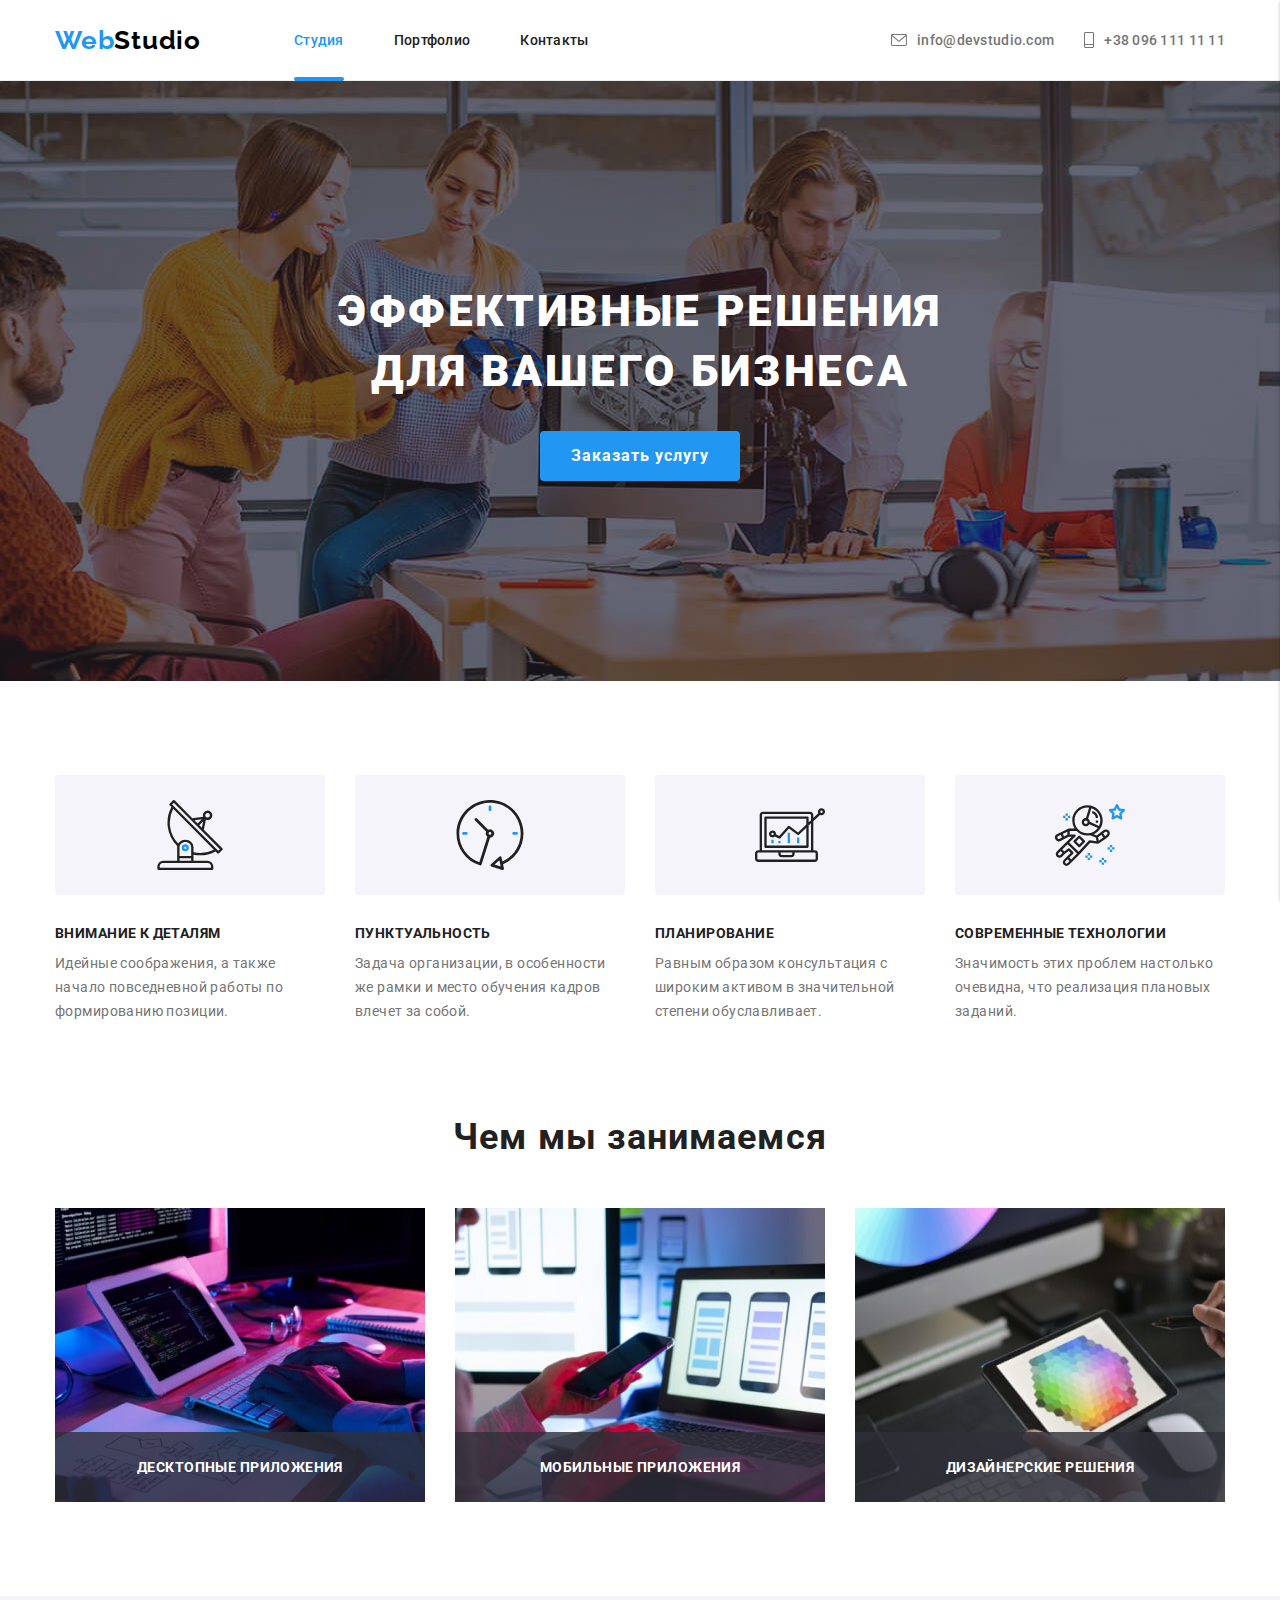
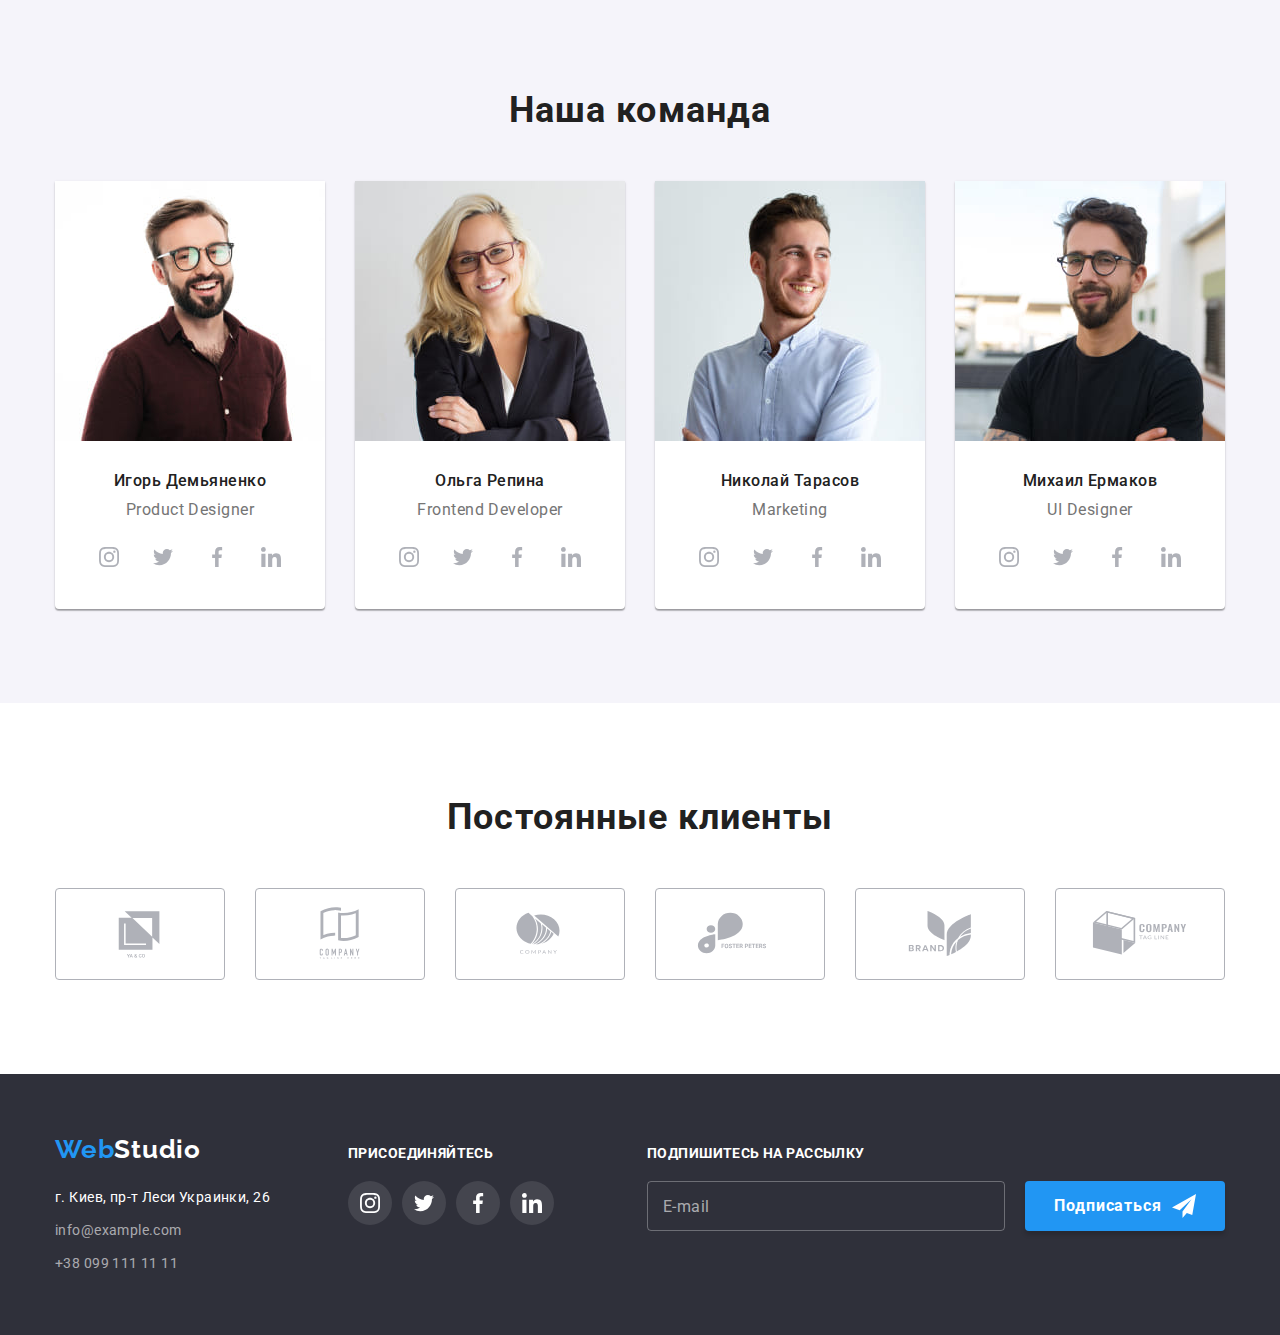
==== commit 1e30c3cd: "+menu" ====
--- a/index.html
+++ b/index.html
@@ -62,14 +62,14 @@
                </ul>
             </div>
 
-            <button type="button" class="js-open-menu menu-btn">
+            <button type="button" class="menu__btn menu__btn--open">
                <svg class="menu-icon" width="40" height="40">
                   <use href="images/icons.svg#icon-menu"></use>
                </svg>
             </button>
 
-            <div class="menu js-menu-container">
-               <button type="button" class="js-close-menu menu-btn">
+            <div class="menu">
+               <button type="button" class="menu__btn menu__btn--close">
                   <svg class="menu-icon" width="40" height="40">
                      <use href="images/icons.svg#icon-menu-close"></use>
                   </svg>
@@ -687,5 +687,6 @@
          </div>
       </div>
       <script src="./js/modal.js"></script>
+      <script src="./js/mobile-menu.js"></script>
    </body>
 </html>
--- a/css/main.min.css
+++ b/css/main.min.css
@@ -1 +1 @@
-:root{--main-text-color: #757575;--main-title-color: #212121;--nav-text-color: #212121;--active-color: #2196f3;--main-timing-function: cubic-bezier(0.4, 0, 0.2, 1)}.menu__link,.project__link,.footer-address__link--email,.footer-address__link--phone,.footer-address__link--geo,.header-address__email,.header-address__phone,.nav__link,.logo{text-decoration:none;font-style:normal;color:inherit}.visually-hidden{position:absolute;white-space:nowrap;width:1px;height:1px;overflow:hidden;border:0;padding:0;clip:rect(0 0 0 0);-webkit-clip-path:inset(50%);clip-path:inset(50%);margin:-1px}body{font-family:"Roboto",sans-serif;color:var(--main-text-color);margin-left:auto;margin-right:auto}h1,h2,h3,h4,h5,h6,p,ul{margin:0;padding:0}ul{list-style-type:none}button{font-family:inherit;padding:0}img{display:block;max-width:100%;height:auto}.container{width:100%;margin:0 auto;padding-left:15px;padding-right:15px}@media screen and (min-width: 480px){.container{width:480px}}@media screen and (min-width: 768px){.container{width:768px}}@media screen and (min-width: 1200px){.container{width:1200px}}.header{border-bottom:#ececec solid 1px}.header .container{display:-webkit-box;display:-ms-flexbox;display:flex;-webkit-box-align:center;-ms-flex-align:center;align-items:center}@media screen and (max-width: 767px){.header .container{height:60px;position:relative}}.logo{display:-webkit-inline-box;display:-ms-inline-flexbox;display:inline-flex;font-family:"Raleway",sans-serif;font-weight:700;font-size:24px;line-height:1.1666666667;letter-spacing:.03em}@media screen and (min-width: 1200px){.logo{font-size:26px;line-height:1.1923076923}}.logo__first-part{color:#2196f3}.logo__second-part--header{color:#000}.logo__second-part--footer{color:#fff}.nav{display:none}@media screen and (min-width: 768px){.nav{display:block;margin-left:88px}}@media screen and (min-width: 1200px){.nav{margin-left:93px}}.nav__list{display:-webkit-box;display:-ms-flexbox;display:flex}.nav__item:not(:last-child){margin-right:50px}.nav__link{position:relative;display:block;padding-top:32px;padding-bottom:32px;font-weight:500;font-size:14px;line-height:1.1428571429;letter-spacing:.02em;color:var(--nav-text-color);-webkit-transition:color 250ms var(--main-timing-function);transition:color 250ms var(--main-timing-function)}.nav__link:hover,.nav__link:focus{color:var(--active-color)}.current{color:var(--active-color)}.current::after{content:"";position:absolute;bottom:-1px;display:block;width:100%;height:4px;border-radius:3px;background-color:var(--active-color)}.header-address{display:none}@media screen and (min-width: 768px){.header-address{display:block;margin-left:auto}}@media screen and (min-width: 1200px){.header-address__list{display:-webkit-box;display:-ms-flexbox;display:flex;-ms-flex-wrap:wrap;flex-wrap:wrap}}@media screen and (max-width: 1199px){.header-address__item:not(:last-child){margin-bottom:10px}}@media screen and (min-width: 1200px){.header-address__item:not(:last-child){margin-right:30px}}.header-address__email,.header-address__phone{display:-webkit-box;display:-ms-flexbox;display:flex;-webkit-box-align:center;-ms-flex-align:center;align-items:center;font-weight:500;font-size:12px;line-height:1.1666666667;letter-spacing:.02em;color:var(--main-text-color);-webkit-transition:color 250ms var(--main-timing-function);transition:color 250ms var(--main-timing-function)}@media screen and (min-width: 1200px){.header-address__email,.header-address__phone{padding:32px 0 32px 0;font-size:14px;line-height:1.1428571429}}.header-address__email:hover,.header-address__email:focus,.header-address__email:hover,.header-address__email:focus,.header-address__phone:hover,.header-address__phone:focus,.header-address__phone:hover,.header-address__phone:focus{color:var(--active-color)}.header-address__icon--envelope{margin-right:10px;fill:currentColor}.header-address__icon--phone{margin-right:10px;fill:currentColor}.hero{display:-webkit-box;display:-ms-flexbox;display:flex;-webkit-box-align:center;-ms-flex-align:center;align-items:center;max-width:480px;height:400px;margin-left:auto;margin-right:auto;background-color:#2f303a;background-position:center;background-repeat:no-repeat;background-size:cover;background-image:-webkit-gradient(linear, left top, left bottom, from(rgba(47, 48, 58, 0.4)), to(rgba(47, 48, 58, 0.4))),url(../images/mob/hero-mob-1x.jpg);background-image:linear-gradient(rgba(47, 48, 58, 0.4), rgba(47, 48, 58, 0.4)),url(../images/mob/hero-mob-1x.jpg)}@media(min-device-pixel-ratio: 2),(-webkit-min-device-pixel-ratio: 2),(min-resolution: 192dpi),(min-resolution: 2dppx){.hero{background-image:-webkit-gradient(linear, left top, left bottom, from(rgba(47, 48, 58, 0.4)), to(rgba(47, 48, 58, 0.4))),url(../images/mob/hero-mob-2x.jpg);background-image:linear-gradient(rgba(47, 48, 58, 0.4), rgba(47, 48, 58, 0.4)),url(../images/mob/hero-mob-2x.jpg)}}@media screen and (min-width: 768px){.hero{max-width:768px;background-image:-webkit-gradient(linear, left top, left bottom, from(rgba(47, 48, 58, 0.4)), to(rgba(47, 48, 58, 0.4))),url(../images/tab/hero-tab-1x.jpg);background-image:linear-gradient(rgba(47, 48, 58, 0.4), rgba(47, 48, 58, 0.4)),url(../images/tab/hero-tab-1x.jpg)}}@media screen and (min-width: 768px)and (min-device-pixel-ratio: 2),screen and (min-width: 768px)and (-webkit-min-device-pixel-ratio: 2),screen and (min-width: 768px)and (min-resolution: 192dpi),screen and (min-width: 768px)and (min-resolution: 2dppx){.hero{background-image:-webkit-gradient(linear, left top, left bottom, from(rgba(47, 48, 58, 0.4)), to(rgba(47, 48, 58, 0.4))),url(../images/tab/hero-tab-2x.jpg);background-image:linear-gradient(rgba(47, 48, 58, 0.4), rgba(47, 48, 58, 0.4)),url(../images/tab/hero-tab-2x.jpg)}}@media screen and (min-width: 1200px){.hero{max-width:1600px;height:600px;background-image:-webkit-gradient(linear, left top, left bottom, from(rgba(47, 48, 58, 0.4)), to(rgba(47, 48, 58, 0.4))),url(../images/pc/hero-pc-1x.jpg);background-image:linear-gradient(rgba(47, 48, 58, 0.4), rgba(47, 48, 58, 0.4)),url(../images/pc/hero-pc-1x.jpg)}}@media screen and (min-width: 1200px)and (min-device-pixel-ratio: 2),screen and (min-width: 1200px)and (-webkit-min-device-pixel-ratio: 2),screen and (min-width: 1200px)and (min-resolution: 192dpi),screen and (min-width: 1200px)and (min-resolution: 2dppx){.hero{background-image:-webkit-gradient(linear, left top, left bottom, from(rgba(47, 48, 58, 0.4)), to(rgba(47, 48, 58, 0.4))),url(../images/pc/hero-pc-2x.jpg);background-image:linear-gradient(rgba(47, 48, 58, 0.4), rgba(47, 48, 58, 0.4)),url(../images/pc/hero-pc-2x.jpg)}}.hero .container{width:100%;display:-webkit-box;display:-ms-flexbox;display:flex;-webkit-box-orient:vertical;-webkit-box-direction:normal;-ms-flex-direction:column;flex-direction:column;-webkit-box-align:center;-ms-flex-align:center;align-items:center}.hero__title{text-align:center;font-size:26px;line-height:1.6153846154;font-weight:900;letter-spacing:.06em;text-transform:uppercase;color:#fff}@media screen and (min-width: 1200px){.hero__title{font-size:44px;line-height:1.3636363636}}.hero__btn{display:block;width:200px;height:50px;margin-top:30px;font-weight:700;font-size:16px;line-height:1.875;letter-spacing:.06em;color:#fff;background-color:#2196f3;border-radius:4px;border:unset;cursor:pointer}.hero__btn:hover,.hero__btn:focus{background-color:#188ce8;-webkit-transition:background-color 250ms var(--main-timing-function);transition:background-color 250ms var(--main-timing-function)}.advantages{padding-top:60px;padding-bottom:60px}@media screen and (min-width: 1200px){.advantages{padding-top:94px;padding-bottom:94px}}@media screen and (min-width: 768px){.advantages__list{display:-webkit-box;display:-ms-flexbox;display:flex;-ms-flex-wrap:wrap;flex-wrap:wrap}}.advantages__item:not(:last-child){margin-bottom:30px}@media screen and (min-width: 768px){.advantages__item{width:calc((100% - 30px)/2)}.advantages__item:nth-child(2n+1){margin-right:30px}.advantages__item:nth-last-child(-n+2){margin-bottom:0px}}@media screen and (min-width: 1200px){.advantages__item{width:calc((100% - 90px)/4)}.advantages__item:nth-last-child(-n+4){margin-bottom:0px}.advantages__item:not(:last-child){margin-right:30px}}.advantages__icon{display:-webkit-box;display:-ms-flexbox;display:flex;-webkit-box-align:center;-ms-flex-align:center;align-items:center;-webkit-box-pack:center;-ms-flex-pack:center;justify-content:center;height:120px;margin-bottom:30px;border-radius:4px;background-color:#f5f4fa}.advantages__title{margin-bottom:10px;text-align:center;font-weight:700;font-size:14px;line-height:1.1428571429;letter-spacing:.03em;text-transform:uppercase;color:var(--main-title-color)}@media screen and (min-width: 768px){.advantages__title{text-align:left}}.advantages__text{font-size:14px;line-height:1.7142857143;letter-spacing:.03em}.works{display:none;text-align:center;padding-bottom:94px}@media screen and (min-width: 1200px){.works{display:block}}.works__title{margin-bottom:50px;font-weight:700;font-size:36px;line-height:1.1388888889;letter-spacing:.03em;color:var(--main-title-color)}.works__list{display:-webkit-box;display:-ms-flexbox;display:flex}.works__item:not(:last-child){margin-right:30px}.works__wrapper{position:relative}.works__text{position:absolute;height:70px;bottom:0;display:-webkit-box;display:-ms-flexbox;display:flex;-webkit-box-align:center;-ms-flex-align:center;align-items:center;-webkit-box-pack:center;-ms-flex-pack:center;justify-content:center;width:100%;font-weight:700;font-size:14px;line-height:1.1428571429;text-align:center;letter-spacing:.03em;text-transform:uppercase;color:#fff;background-color:rgba(47,48,58,.8)}.team{padding-top:60px;padding-bottom:60px;text-align:center;background-color:#f5f4fa}@media screen and (min-width: 1200px){.team{padding-top:94px;padding-bottom:94px}}.team__title{font-weight:700;letter-spacing:.03em;color:var(--main-title-color);font-size:28px;line-height:1.1785714286}@media screen and (min-width: 768px){.team__title{font-size:36px;line-height:1.1388888889}}.team__list{margin-top:50px}@media screen and (min-width: 768px){.team__list{display:-webkit-box;display:-ms-flexbox;display:flex;-ms-flex-wrap:wrap;flex-wrap:wrap}}.team__card:not(:last-child){margin-bottom:30px}@media screen and (min-width: 768px){.team__card{width:calc((100% - 30px)/2)}.team__card:nth-child(2n+1){margin-right:30px}.team__card:nth-last-child(-n+2){margin-bottom:0px}}@media screen and (min-width: 1200px){.team__card{width:calc((100% - 90px)/4)}.team__card:nth-last-child(-n+4){margin-bottom:0px}.team__card:not(:last-child){margin-right:30px}}.card{background-color:#fff;-webkit-box-shadow:0px 1px 3px rgba(0,0,0,.12),0px 1px 1px rgba(0,0,0,.14),0px 2px 1px rgba(0,0,0,.2);box-shadow:0px 1px 3px rgba(0,0,0,.12),0px 1px 1px rgba(0,0,0,.14),0px 2px 1px rgba(0,0,0,.2);border-radius:0px 0px 4px 4px}.card__description{padding-top:30px;padding-bottom:24px}@media screen and (min-width: 1200px){.card__description{padding-bottom:30px}}.card__title{font-weight:500;font-size:16px;line-height:1.1875;letter-spacing:.03em;color:var(--main-title-color)}.card__text{margin-top:10px;font-size:16px;line-height:1.1875;letter-spacing:.03em}.social{display:-webkit-box;display:-ms-flexbox;display:flex;-webkit-box-pack:center;-ms-flex-pack:center;justify-content:center;margin-top:16px}.social__item:not(:last-child){margin-right:10px}.social__link{display:-webkit-box;display:-ms-flexbox;display:flex;-webkit-box-align:center;-ms-flex-align:center;align-items:center;-webkit-box-pack:center;-ms-flex-pack:center;justify-content:center;width:44px;height:44px;border-radius:50%;-webkit-transition:background-color 250ms var(--main-timing-function);transition:background-color 250ms var(--main-timing-function)}.social__link:hover,.social__link:focus{background-color:var(--active-color)}.social__icon{fill:#afb1b8;-webkit-transition:fill 250ms var(--main-timing-function);transition:fill 250ms var(--main-timing-function)}.social__link:hover .social__icon,.social__link:focus .social__icon{fill:#fff}.clients{padding-top:60px;padding-bottom:60px;text-align:center}@media screen and (min-width: 1200px){.clients{padding-top:94px;padding-bottom:94px}}.clients__title{font-weight:700;letter-spacing:.03em;color:var(--main-title-color);margin-bottom:50px;font-size:28px;line-height:1.1785714286}@media screen and (min-width: 768px){.clients__title{font-size:36px;line-height:1.1388888889}}.clients__list{display:-webkit-box;display:-ms-flexbox;display:flex;-ms-flex-wrap:wrap;flex-wrap:wrap;-webkit-box-pack:center;-ms-flex-pack:center;justify-content:center}.clients__item{width:calc((100% - 30px)/2);height:92px;margin-bottom:30px;margin-right:30px}@media screen and (max-width: 767px){.clients__item:nth-child(2n){margin-right:0px}.clients__item:nth-last-child(-n+2){margin-bottom:0px}}@media screen and (min-width: 768px)and (max-width: 1199px){.clients__item{width:calc((100% - 60px)/3)}.clients__item:nth-child(3n){margin-right:0px}.clients__item:nth-last-child(-n+3){margin-bottom:0px}}@media screen and (min-width: 1200px){.clients__item{width:calc((100% - 150px)/6)}.clients__item:nth-child(6n){margin-right:0px}.clients__item:nth-last-child(-n+6){margin-bottom:0px}}.clients__link{display:-webkit-box;display:-ms-flexbox;display:flex;-webkit-box-align:center;-ms-flex-align:center;align-items:center;-webkit-box-pack:center;-ms-flex-pack:center;justify-content:center;width:100%;height:100%;border:1px solid #afb1b8;border-radius:4px;-webkit-transition:border-color 250ms var(--main-timing-function);transition:border-color 250ms var(--main-timing-function)}.clients__link:hover,.clients__link:focus{border-color:var(--active-color)}.clients__icon{fill:#afb1b8;-webkit-transition:fill 250ms var(--main-timing-function);transition:fill 250ms var(--main-timing-function)}.clients__link:hover .clients__icon,.clients__link:focus .clients__icon{fill:var(--active-color)}.footer{background-color:#2f303a;padding-top:60px;padding-bottom:60px;text-align:center}@media screen and (min-width: 768px){.footer .container{display:-webkit-box;display:-ms-flexbox;display:flex;-ms-flex-wrap:wrap;flex-wrap:wrap}}@media screen and (min-width: 1200px){.footer .container{-ms-flex-wrap:nowrap;flex-wrap:nowrap;text-align:left;-webkit-box-align:baseline;-ms-flex-align:baseline;align-items:baseline}}@media screen and (min-width: 768px){.footer-address__container{-webkit-box-flex:1;-ms-flex:1 1 50%;flex:1 1 50%}}@media screen and (min-width: 1200px){.footer-address__container{margin-right:70px;width:231px}}@media screen and (max-width: 767px){.footer-social__container{margin-top:60px}}@media screen and (min-width: 768px)and (max-width: 1199px){.footer-social__container{-webkit-box-flex:1;-ms-flex:1 1 50%;flex:1 1 50%}}@media screen and (min-width: 1200px){.footer-social__container{margin-right:93px}}.footer-social__title{font-weight:700;font-size:14px;line-height:1.1428571429;letter-spacing:.03em;text-transform:uppercase;color:#fff;margin-bottom:20px}.footer-social__list{display:-webkit-box;display:-ms-flexbox;display:flex;-webkit-box-pack:center;-ms-flex-pack:center;justify-content:center}.footer-social__item:not(:last-child){margin-right:10px}.footer-social__link{display:-webkit-box;display:-ms-flexbox;display:flex;-webkit-box-align:center;-ms-flex-align:center;align-items:center;-webkit-box-pack:center;-ms-flex-pack:center;justify-content:center;width:44px;height:44px;border-radius:50%;background-color:rgba(255,255,255,.1);-webkit-transition:background-color 250ms var(--main-timing-function);transition:background-color 250ms var(--main-timing-function)}.footer-social__link:hover,.footer-social__link:focus{background-color:var(--active-color)}.footer-social__icon{fill:#fff}@media screen and (min-width: 768px){.footer-form__container{-webkit-box-flex:1;-ms-flex:1 1 100%;flex:1 1 100%}}@media screen and (max-width: 1199px){.footer-form__container{margin-top:60px}}.footer-form__title{font-weight:700;font-size:14px;line-height:1.1428571429;letter-spacing:.03em;text-transform:uppercase;color:#fff;margin-bottom:20px}.footer-form{display:-webkit-box;display:-ms-flexbox;display:flex;-webkit-box-orient:vertical;-webkit-box-direction:normal;-ms-flex-direction:column;flex-direction:column;-webkit-box-align:center;-ms-flex-align:center;align-items:center}@media screen and (min-width: 1200px){.footer-form{-webkit-box-orient:horizontal;-webkit-box-direction:normal;-ms-flex-direction:row;flex-direction:row}}@media screen and (max-width: 767px){.footer-form__label{width:100%}}.footer-form__input{width:100%;height:50px;background-color:rgba(0,0,0,0);border:1px solid rgba(255,255,255,.3);border-radius:4px;padding:16px 15px;font-size:16px;line-height:1.25;letter-spacing:.03em;color:rgba(255,255,255,.6)}@media screen and (min-width: 768px){.footer-form__input{width:450px}}@media screen and (min-width: 1200px){.footer-form__input{width:358px}}.footer-form__input::-webkit-input-placeholder{font-size:16px;line-height:1.25;margin-left:16px;letter-spacing:.03em;color:rgba(255,255,255,.6)}.footer-form__input::-moz-placeholder{font-size:16px;line-height:1.25;margin-left:16px;letter-spacing:.03em;color:rgba(255,255,255,.6)}.footer-form__input:-ms-input-placeholder{font-size:16px;line-height:1.25;margin-left:16px;letter-spacing:.03em;color:rgba(255,255,255,.6)}.footer-form__input::-ms-input-placeholder{font-size:16px;line-height:1.25;margin-left:16px;letter-spacing:.03em;color:rgba(255,255,255,.6)}.footer-form__input::placeholder{font-size:16px;line-height:1.25;margin-left:16px;letter-spacing:.03em;color:rgba(255,255,255,.6)}.footer-form__btn{display:-webkit-box;display:-ms-flexbox;display:flex;-webkit-box-pack:center;-ms-flex-pack:center;justify-content:center;-webkit-box-align:center;-ms-flex-align:center;align-items:center;cursor:pointer;font-weight:700;font-size:16px;line-height:1.875;letter-spacing:.06em;color:#fff;background-color:#2196f3;border-radius:4px;-webkit-box-shadow:0px 4px 4px rgba(0,0,0,.15);box-shadow:0px 4px 4px rgba(0,0,0,.15);border:unset;width:200px;height:50px;padding:0;margin:20px}@media screen and (min-width: 1200px){.footer-form__btn{margin:0 0 0 20px}}.footer-form__btn:hover,.footer-form__btn:focus{background-color:#188ce8;-webkit-transition:background-color 250ms var(--main-timing-function);transition:background-color 250ms var(--main-timing-function)}.footer-form__icon{margin-left:10px;fill:#fff}.footer-address{margin-top:20px}.footer-address__item:not(:first-child){margin-top:8px}@media screen and (min-width: 1200px){.footer-address__item:not(:first-child){margin-top:9px}}.footer-address__link--geo{font-size:14px;line-height:1.7142857143;letter-spacing:.03em;color:#fff;-webkit-transition:color 250ms var(--main-timing-function);transition:color 250ms var(--main-timing-function)}.footer-address__link--geo:hover,.footer-address__link--geo:focus{color:var(--active-color)}.footer-address__link--email,.footer-address__link--phone{font-size:14px;line-height:1.7142857143;letter-spacing:.03em;color:rgba(255,255,255,.6);-webkit-transition:color 250ms var(--main-timing-function);transition:color 250ms var(--main-timing-function)}.footer-address__link--email:hover,.footer-address__link--email:focus,.footer-address__link--phone:hover,.footer-address__link--phone:focus{color:var(--active-color)}.backdrop{position:fixed;top:0;left:0;width:100vw;height:100vh;background-color:rgba(0,0,0,.2);-webkit-transition:opacity 250ms var(--main-timing-function),visibility 250ms var(--main-timing-function);transition:opacity 250ms var(--main-timing-function),visibility 250ms var(--main-timing-function)}.backdrop.is-hidden{opacity:0;visibility:hidden;pointer-events:none}.modal{position:absolute;top:50%;left:50%;-webkit-transform:translate(-50%, -50%) scale(1);transform:translate(-50%, -50%) scale(1);-webkit-transition:-webkit-transform 250ms var(--main-timing-function);transition:-webkit-transform 250ms var(--main-timing-function);transition:transform 250ms var(--main-timing-function);transition:transform 250ms var(--main-timing-function), -webkit-transform 250ms var(--main-timing-function);width:93.75%;padding:40px;background-color:#fff;-webkit-box-shadow:0px 1px 3px rgba(0,0,0,.12),0px 1px 1px rgba(0,0,0,.14),0px 2px 1px rgba(0,0,0,.2);box-shadow:0px 1px 3px rgba(0,0,0,.12),0px 1px 1px rgba(0,0,0,.14),0px 2px 1px rgba(0,0,0,.2);border-radius:4px}@media screen and (min-width: 480px){.modal{width:450px}}@media screen and (min-width: 1200px){.modal{width:528px}}.backdrop.is-hidden .modal{-webkit-transform:translate(-50%, -50%) scale(1.2);transform:translate(-50%, -50%) scale(1.2)}.modal__title{font-weight:700;font-size:20px;line-height:1.15;letter-spacing:.03em;color:#212121;text-align:center;margin-bottom:12px}.form__label{display:block;font-size:12px;line-height:1.1666666667;letter-spacing:.01em;color:#757575;margin-bottom:10px}.form__wrapper{display:block;position:relative;margin-top:4px}.form__input{width:100%;height:40px;border:1px solid rgba(33,33,33,.2);border-radius:4px;padding:0 0 0 42px;-webkit-transition:border-color 250ms var(--main-timing-function);transition:border-color 250ms var(--main-timing-function)}.form__input:not(:-moz-placeholder-shown){border-color:#2196f3;outline:none}.form__input:not(:-ms-input-placeholder){border-color:#2196f3;outline:none}.form__input:focus,.form__input:not(:placeholder-shown){border-color:#2196f3;outline:none}.form__icon{position:absolute;left:12px;top:50%;-webkit-transform:translateY(-50%);transform:translateY(-50%);-webkit-transition:fill 250ms var(--main-timing-function);transition:fill 250ms var(--main-timing-function)}.form__input:not(:-moz-placeholder-shown)+.form__icon{fill:#2196f3}.form__input:not(:-ms-input-placeholder)+.form__icon{fill:#2196f3}.form__input:not(:placeholder-shown)+.form__icon,.form__input:focus+.form__icon{fill:#2196f3}.form__textarea-label{display:block;font-size:12px;line-height:1.1666666667;letter-spacing:.01em;color:#757575;margin-bottom:20px}.form__textarea{display:block;width:100%;height:120px;resize:none;border:1px solid rgba(33,33,33,.2);border-radius:4px;margin-top:4px;padding:12px 16px;-webkit-transition:border-color 250ms var(--main-timing-function);transition:border-color 250ms var(--main-timing-function)}.form__textarea::-webkit-input-placeholder{font-weight:400;font-size:12px;line-height:1.1666666667;letter-spacing:.01em;color:rgba(117,117,117,.5)}.form__textarea::-moz-placeholder{font-weight:400;font-size:12px;line-height:1.1666666667;letter-spacing:.01em;color:rgba(117,117,117,.5)}.form__textarea:-ms-input-placeholder{font-weight:400;font-size:12px;line-height:1.1666666667;letter-spacing:.01em;color:rgba(117,117,117,.5)}.form__textarea::-ms-input-placeholder{font-weight:400;font-size:12px;line-height:1.1666666667;letter-spacing:.01em;color:rgba(117,117,117,.5)}.form__textarea::placeholder{font-weight:400;font-size:12px;line-height:1.1666666667;letter-spacing:.01em;color:rgba(117,117,117,.5)}.form__textarea:not(:-moz-placeholder-shown){border-color:#2196f3;outline:none}.form__textarea:not(:-ms-input-placeholder){border-color:#2196f3;outline:none}.form__textarea:focus,.form__textarea:not(:placeholder-shown){border-color:#2196f3;outline:none}.form__checkbox-label{position:relative;display:block;text-align:center;font-weight:400;font-size:12px;line-height:1.7142857143;letter-spacing:.03em;color:#757575}.form__checkbox-icon{border:2px solid #212121;border-radius:2px;fill:rgba(0,0,0,0);-webkit-transition:fill 250ms var(--main-timing-function),border 0ms var(--main-timing-function) 250ms;transition:fill 250ms var(--main-timing-function),border 0ms var(--main-timing-function) 250ms}.form__checkbox:checked~.form__checkbox-icon{fill:#2196f3;border:none}.form__contract-link{font-weight:normal;font-size:12px;line-height:1.7142857143;letter-spacing:.03em;-webkit-text-decoration-line:underline;text-decoration-line:underline;color:#2196f3}.form__btn{display:-webkit-box;display:-ms-flexbox;display:flex;-webkit-box-pack:center;-ms-flex-pack:center;justify-content:center;-webkit-box-align:center;-ms-flex-align:center;align-items:center;width:200px;height:50px;padding:0;margin:30px auto 0 auto;cursor:pointer;font-weight:700;font-size:16px;line-height:1.875;letter-spacing:.06em;color:#fff;background-color:#2196f3;border-radius:4px;-webkit-box-shadow:0px 4px 4px rgba(0,0,0,.15);box-shadow:0px 4px 4px rgba(0,0,0,.15);border:unset;-webkit-transition:background-color 250ms var(--main-timing-function);transition:background-color 250ms var(--main-timing-function)}.form__btn:hover,.form__btn:focus{background-color:#188ce8}.modal__btn--close{position:absolute;right:8px;top:8px;display:-webkit-box;display:-ms-flexbox;display:flex;-webkit-box-align:center;-ms-flex-align:center;align-items:center;-webkit-box-pack:center;-ms-flex-pack:center;justify-content:center;width:30px;height:30px;border-radius:50%;background:#fff;border:1px solid rgba(0,0,0,.1);cursor:pointer;padding:0;-webkit-transition:fill 250ms var(--main-timing-function);transition:fill 250ms var(--main-timing-function)}.modal__btn--close:hover,.modal__btn--close:focus{fill:var(--active-color)}.portfolio{padding-top:60px;padding-bottom:60px}@media screen and (min-width: 1200px){.portfolio{padding-top:94px;padding-bottom:94px}}.filter{display:-webkit-box;display:-ms-flexbox;display:flex;-ms-flex-wrap:wrap;flex-wrap:wrap;margin-bottom:35px}@media screen and (min-width: 768px){.filter{-webkit-box-pack:center;-ms-flex-pack:center;justify-content:center;margin-bottom:50px}}.filter__item{margin-bottom:15px}@media screen and (min-width: 768px){.filter__item{margin-bottom:0}}.filter__item:not(:last-child){margin-right:8px}.filter__btn{cursor:pointer;font-weight:500;font-size:16px;line-height:1.625;letter-spacing:.03em;background-color:#f5f4fa;color:#212121;border-radius:4px;border:none;padding:6px 22px;-webkit-transition:background-color 250ms var(--main-timing-function),color 250ms var(--main-timing-function),-webkit-box-shadow 250ms var(--main-timing-function);transition:background-color 250ms var(--main-timing-function),color 250ms var(--main-timing-function),-webkit-box-shadow 250ms var(--main-timing-function);transition:background-color 250ms var(--main-timing-function),color 250ms var(--main-timing-function),box-shadow 250ms var(--main-timing-function);transition:background-color 250ms var(--main-timing-function),color 250ms var(--main-timing-function),box-shadow 250ms var(--main-timing-function),-webkit-box-shadow 250ms var(--main-timing-function)}.filter__btn:hover,.filter__btn:focus{color:#fff;background-color:var(--active-color);-webkit-box-shadow:0px 3px 1px rgba(0,0,0,.1),0px 1px 2px rgba(0,0,0,.08),0px 2px 2px rgba(0,0,0,.12);box-shadow:0px 3px 1px rgba(0,0,0,.1),0px 1px 2px rgba(0,0,0,.08),0px 2px 2px rgba(0,0,0,.12)}@media screen and (min-width: 768px){.projects{display:-webkit-box;display:-ms-flexbox;display:flex;-ms-flex-wrap:wrap;flex-wrap:wrap}}@media screen and (max-width: 767px){.project__item:not(:last-child){margin-bottom:30px}}@media screen and (min-width: 768px)and (max-width: 1199px){.project__item{width:calc((100% - 30px)/2)}.project__item:not(:nth-child(2n)){margin-right:30px}.project__item:not(:nth-last-child(-n+2)){margin-bottom:30px}}@media screen and (min-width: 1200px){.project__item{width:calc((100% - 60px)/3)}.project__item:not(:nth-child(3n)){margin-right:30px}.project__item:not(:nth-last-child(-n+3)){margin-bottom:30px}}.project__link{display:block;-webkit-transition:-webkit-box-shadow 250ms var(--main-timing-function);transition:-webkit-box-shadow 250ms var(--main-timing-function);transition:box-shadow 250ms var(--main-timing-function);transition:box-shadow 250ms var(--main-timing-function), -webkit-box-shadow 250ms var(--main-timing-function)}.project__link:hover,.project__link:focus{-webkit-box-shadow:0px 1px 1px rgba(0,0,0,.12),0px 4px 4px rgba(0,0,0,.06),1px 4px 6px rgba(0,0,0,.16);box-shadow:0px 1px 1px rgba(0,0,0,.12),0px 4px 4px rgba(0,0,0,.06),1px 4px 6px rgba(0,0,0,.16)}.project__wrapper{position:relative;overflow:hidden}.project__text-popup{position:absolute;top:0;left:0;height:100%;padding:63px 24px;font-size:18px;line-height:1.5555555556;letter-spacing:.03em;color:#fff;background-color:rgba(33,150,243,.9);-webkit-transform:translateY(100%);transform:translateY(100%);-webkit-transition:-webkit-transform 250ms var(--main-timing-function);transition:-webkit-transform 250ms var(--main-timing-function);transition:transform 250ms var(--main-timing-function);transition:transform 250ms var(--main-timing-function), -webkit-transform 250ms var(--main-timing-function)}.project__link:hover .project__text-popup,.project__link:focus .project__text-popup{-webkit-transform:translateY(0);transform:translateY(0)}.project__description{border-right:1px solid #eee;border-bottom:1px solid #eee;border-left:1px solid #eee;padding:20px 24px}.project__title{font-weight:700;font-size:18px;line-height:2;letter-spacing:.06em;color:var(--main-title-color)}.projects__text{font-size:16px;line-height:1.875;letter-spacing:.03em;margin-top:4px}.menu-btn{position:absolute;right:15px;top:10px;display:-webkit-box;display:-ms-flexbox;display:flex;-webkit-box-pack:center;-ms-flex-pack:center;justify-content:center;-webkit-box-align:center;-ms-flex-align:center;align-items:center;margin:0;padding:0;border:unset;background-color:rgba(0,0,0,0);-webkit-transition:fill var(--main-timing-function) 100ms;transition:fill var(--main-timing-function) 100ms}@media screen and (min-width: 768px){.menu-btn{display:none}}.menu-btn:focus,.menu-btn:hover{fill:var(--active-color)}.menu{display:none;width:100vw;height:100vh;position:fixed;right:0;top:0;padding:48px 40px;background-color:#fff;-webkit-box-shadow:0px 4px 8px rgba(0,0,0,.04),0px 2px 4px rgba(0,0,0,.08),0px 1px 3px rgba(0,0,0,.16);box-shadow:0px 4px 8px rgba(0,0,0,.04),0px 2px 4px rgba(0,0,0,.08),0px 1px 3px rgba(0,0,0,.16)}@media screen and (min-width: 480px){.menu{width:480px}}@media screen and (min-width: 768px){.menu{display:none}}.menu__item:not(:last-child){margin-bottom:32px}.menu__link{font-weight:500;font-size:40px;line-height:47px;text-align:center;letter-spacing:.02em;color:#212121}/*# sourceMappingURL=main.min.css.map */+:root{--main-text-color: #757575;--main-title-color: #212121;--nav-text-color: #212121;--active-color: #2196f3;--main-timing-function: cubic-bezier(0.4, 0, 0.2, 1)}.menu__link,.project__link,.footer-address__link--email,.footer-address__link--phone,.footer-address__link--geo,.header-address__email,.header-address__phone,.nav__link,.logo{text-decoration:none;font-style:normal;color:inherit}.visually-hidden{position:absolute;white-space:nowrap;width:1px;height:1px;overflow:hidden;border:0;padding:0;clip:rect(0 0 0 0);-webkit-clip-path:inset(50%);clip-path:inset(50%);margin:-1px}body{font-family:"Roboto",sans-serif;color:var(--main-text-color);margin-left:auto;margin-right:auto}h1,h2,h3,h4,h5,h6,p,ul{margin:0;padding:0}ul{list-style-type:none}button{font-family:inherit;padding:0}img{display:block;max-width:100%;height:auto}.container{width:100%;margin:0 auto;padding-left:15px;padding-right:15px}@media screen and (min-width: 480px){.container{width:480px}}@media screen and (min-width: 768px){.container{width:768px}}@media screen and (min-width: 1200px){.container{width:1200px}}.header{border-bottom:#ececec solid 1px}.header .container{display:-webkit-box;display:-ms-flexbox;display:flex;-webkit-box-align:center;-ms-flex-align:center;align-items:center}@media screen and (max-width: 767px){.header .container{height:60px;position:relative}}.logo{display:-webkit-inline-box;display:-ms-inline-flexbox;display:inline-flex;font-family:"Raleway",sans-serif;font-weight:700;font-size:24px;line-height:1.1666666667;letter-spacing:.03em}@media screen and (min-width: 1200px){.logo{font-size:26px;line-height:1.1923076923}}.logo__first-part{color:#2196f3}.logo__second-part--header{color:#000}.logo__second-part--footer{color:#fff}.nav{display:none}@media screen and (min-width: 768px){.nav{display:block;margin-left:88px}}@media screen and (min-width: 1200px){.nav{margin-left:93px}}.nav__list{display:-webkit-box;display:-ms-flexbox;display:flex}.nav__item:not(:last-child){margin-right:50px}.nav__link{position:relative;display:block;padding-top:32px;padding-bottom:32px;font-weight:500;font-size:14px;line-height:1.1428571429;letter-spacing:.02em;color:var(--nav-text-color);-webkit-transition:color 250ms var(--main-timing-function);transition:color 250ms var(--main-timing-function)}.nav__link:hover,.nav__link:focus{color:var(--active-color)}.current{color:var(--active-color)}.current::after{content:"";position:absolute;bottom:-1px;display:block;width:100%;height:4px;border-radius:3px;background-color:var(--active-color)}.header-address{display:none}@media screen and (min-width: 768px){.header-address{display:block;margin-left:auto}}@media screen and (min-width: 1200px){.header-address__list{display:-webkit-box;display:-ms-flexbox;display:flex;-ms-flex-wrap:wrap;flex-wrap:wrap}}@media screen and (max-width: 1199px){.header-address__item:not(:last-child){margin-bottom:10px}}@media screen and (min-width: 1200px){.header-address__item:not(:last-child){margin-right:30px}}.header-address__email,.header-address__phone{display:-webkit-box;display:-ms-flexbox;display:flex;-webkit-box-align:center;-ms-flex-align:center;align-items:center;font-weight:500;font-size:12px;line-height:1.1666666667;letter-spacing:.02em;color:var(--main-text-color);-webkit-transition:color 250ms var(--main-timing-function);transition:color 250ms var(--main-timing-function)}@media screen and (min-width: 1200px){.header-address__email,.header-address__phone{padding:32px 0 32px 0;font-size:14px;line-height:1.1428571429}}.header-address__email:hover,.header-address__email:focus,.header-address__email:hover,.header-address__email:focus,.header-address__phone:hover,.header-address__phone:focus,.header-address__phone:hover,.header-address__phone:focus{color:var(--active-color)}.header-address__icon--envelope{margin-right:10px;fill:currentColor}.header-address__icon--phone{margin-right:10px;fill:currentColor}.hero{display:-webkit-box;display:-ms-flexbox;display:flex;-webkit-box-align:center;-ms-flex-align:center;align-items:center;max-width:480px;height:400px;margin-left:auto;margin-right:auto;background-color:#2f303a;background-position:center;background-repeat:no-repeat;background-size:cover;background-image:-webkit-gradient(linear, left top, left bottom, from(rgba(47, 48, 58, 0.4)), to(rgba(47, 48, 58, 0.4))),url(../images/mob/hero-mob-1x.jpg);background-image:linear-gradient(rgba(47, 48, 58, 0.4), rgba(47, 48, 58, 0.4)),url(../images/mob/hero-mob-1x.jpg)}@media(min-device-pixel-ratio: 2),(-webkit-min-device-pixel-ratio: 2),(min-resolution: 192dpi),(min-resolution: 2dppx){.hero{background-image:-webkit-gradient(linear, left top, left bottom, from(rgba(47, 48, 58, 0.4)), to(rgba(47, 48, 58, 0.4))),url(../images/mob/hero-mob-2x.jpg);background-image:linear-gradient(rgba(47, 48, 58, 0.4), rgba(47, 48, 58, 0.4)),url(../images/mob/hero-mob-2x.jpg)}}@media screen and (min-width: 768px){.hero{max-width:768px;background-image:-webkit-gradient(linear, left top, left bottom, from(rgba(47, 48, 58, 0.4)), to(rgba(47, 48, 58, 0.4))),url(../images/tab/hero-tab-1x.jpg);background-image:linear-gradient(rgba(47, 48, 58, 0.4), rgba(47, 48, 58, 0.4)),url(../images/tab/hero-tab-1x.jpg)}}@media screen and (min-width: 768px)and (min-device-pixel-ratio: 2),screen and (min-width: 768px)and (-webkit-min-device-pixel-ratio: 2),screen and (min-width: 768px)and (min-resolution: 192dpi),screen and (min-width: 768px)and (min-resolution: 2dppx){.hero{background-image:-webkit-gradient(linear, left top, left bottom, from(rgba(47, 48, 58, 0.4)), to(rgba(47, 48, 58, 0.4))),url(../images/tab/hero-tab-2x.jpg);background-image:linear-gradient(rgba(47, 48, 58, 0.4), rgba(47, 48, 58, 0.4)),url(../images/tab/hero-tab-2x.jpg)}}@media screen and (min-width: 1200px){.hero{max-width:1600px;height:600px;background-image:-webkit-gradient(linear, left top, left bottom, from(rgba(47, 48, 58, 0.4)), to(rgba(47, 48, 58, 0.4))),url(../images/pc/hero-pc-1x.jpg);background-image:linear-gradient(rgba(47, 48, 58, 0.4), rgba(47, 48, 58, 0.4)),url(../images/pc/hero-pc-1x.jpg)}}@media screen and (min-width: 1200px)and (min-device-pixel-ratio: 2),screen and (min-width: 1200px)and (-webkit-min-device-pixel-ratio: 2),screen and (min-width: 1200px)and (min-resolution: 192dpi),screen and (min-width: 1200px)and (min-resolution: 2dppx){.hero{background-image:-webkit-gradient(linear, left top, left bottom, from(rgba(47, 48, 58, 0.4)), to(rgba(47, 48, 58, 0.4))),url(../images/pc/hero-pc-2x.jpg);background-image:linear-gradient(rgba(47, 48, 58, 0.4), rgba(47, 48, 58, 0.4)),url(../images/pc/hero-pc-2x.jpg)}}.hero .container{width:100%;display:-webkit-box;display:-ms-flexbox;display:flex;-webkit-box-orient:vertical;-webkit-box-direction:normal;-ms-flex-direction:column;flex-direction:column;-webkit-box-align:center;-ms-flex-align:center;align-items:center}.hero__title{text-align:center;font-size:26px;line-height:1.6153846154;font-weight:900;letter-spacing:.06em;text-transform:uppercase;color:#fff}@media screen and (min-width: 1200px){.hero__title{font-size:44px;line-height:1.3636363636}}.hero__btn{display:block;width:200px;height:50px;margin-top:30px;font-weight:700;font-size:16px;line-height:1.875;letter-spacing:.06em;color:#fff;background-color:#2196f3;border-radius:4px;border:unset;cursor:pointer}.hero__btn:hover,.hero__btn:focus{background-color:#188ce8;-webkit-transition:background-color 250ms var(--main-timing-function);transition:background-color 250ms var(--main-timing-function)}.advantages{padding-top:60px;padding-bottom:60px}@media screen and (min-width: 1200px){.advantages{padding-top:94px;padding-bottom:94px}}@media screen and (min-width: 768px){.advantages__list{display:-webkit-box;display:-ms-flexbox;display:flex;-ms-flex-wrap:wrap;flex-wrap:wrap}}.advantages__item:not(:last-child){margin-bottom:30px}@media screen and (min-width: 768px){.advantages__item{width:calc((100% - 30px)/2)}.advantages__item:nth-child(2n+1){margin-right:30px}.advantages__item:nth-last-child(-n+2){margin-bottom:0px}}@media screen and (min-width: 1200px){.advantages__item{width:calc((100% - 90px)/4)}.advantages__item:nth-last-child(-n+4){margin-bottom:0px}.advantages__item:not(:last-child){margin-right:30px}}.advantages__icon{display:-webkit-box;display:-ms-flexbox;display:flex;-webkit-box-align:center;-ms-flex-align:center;align-items:center;-webkit-box-pack:center;-ms-flex-pack:center;justify-content:center;height:120px;margin-bottom:30px;border-radius:4px;background-color:#f5f4fa}.advantages__title{margin-bottom:10px;text-align:center;font-weight:700;font-size:14px;line-height:1.1428571429;letter-spacing:.03em;text-transform:uppercase;color:var(--main-title-color)}@media screen and (min-width: 768px){.advantages__title{text-align:left}}.advantages__text{font-size:14px;line-height:1.7142857143;letter-spacing:.03em}.works{display:none;text-align:center;padding-bottom:94px}@media screen and (min-width: 1200px){.works{display:block}}.works__title{margin-bottom:50px;font-weight:700;font-size:36px;line-height:1.1388888889;letter-spacing:.03em;color:var(--main-title-color)}.works__list{display:-webkit-box;display:-ms-flexbox;display:flex}.works__item:not(:last-child){margin-right:30px}.works__wrapper{position:relative}.works__text{position:absolute;height:70px;bottom:0;display:-webkit-box;display:-ms-flexbox;display:flex;-webkit-box-align:center;-ms-flex-align:center;align-items:center;-webkit-box-pack:center;-ms-flex-pack:center;justify-content:center;width:100%;font-weight:700;font-size:14px;line-height:1.1428571429;text-align:center;letter-spacing:.03em;text-transform:uppercase;color:#fff;background-color:rgba(47,48,58,.8)}.team{padding-top:60px;padding-bottom:60px;text-align:center;background-color:#f5f4fa}@media screen and (min-width: 1200px){.team{padding-top:94px;padding-bottom:94px}}.team__title{font-weight:700;letter-spacing:.03em;color:var(--main-title-color);font-size:28px;line-height:1.1785714286}@media screen and (min-width: 768px){.team__title{font-size:36px;line-height:1.1388888889}}.team__list{margin-top:50px}@media screen and (min-width: 768px){.team__list{display:-webkit-box;display:-ms-flexbox;display:flex;-ms-flex-wrap:wrap;flex-wrap:wrap}}.team__card:not(:last-child){margin-bottom:30px}@media screen and (min-width: 768px){.team__card{width:calc((100% - 30px)/2)}.team__card:nth-child(2n+1){margin-right:30px}.team__card:nth-last-child(-n+2){margin-bottom:0px}}@media screen and (min-width: 1200px){.team__card{width:calc((100% - 90px)/4)}.team__card:nth-last-child(-n+4){margin-bottom:0px}.team__card:not(:last-child){margin-right:30px}}.card{background-color:#fff;-webkit-box-shadow:0px 1px 3px rgba(0,0,0,.12),0px 1px 1px rgba(0,0,0,.14),0px 2px 1px rgba(0,0,0,.2);box-shadow:0px 1px 3px rgba(0,0,0,.12),0px 1px 1px rgba(0,0,0,.14),0px 2px 1px rgba(0,0,0,.2);border-radius:0px 0px 4px 4px}.card__description{padding-top:30px;padding-bottom:24px}@media screen and (min-width: 1200px){.card__description{padding-bottom:30px}}.card__title{font-weight:500;font-size:16px;line-height:1.1875;letter-spacing:.03em;color:var(--main-title-color)}.card__text{margin-top:10px;font-size:16px;line-height:1.1875;letter-spacing:.03em}.social{display:-webkit-box;display:-ms-flexbox;display:flex;-webkit-box-pack:center;-ms-flex-pack:center;justify-content:center;margin-top:16px}.social__item:not(:last-child){margin-right:10px}.social__link{display:-webkit-box;display:-ms-flexbox;display:flex;-webkit-box-align:center;-ms-flex-align:center;align-items:center;-webkit-box-pack:center;-ms-flex-pack:center;justify-content:center;width:44px;height:44px;border-radius:50%;-webkit-transition:background-color 250ms var(--main-timing-function);transition:background-color 250ms var(--main-timing-function)}.social__link:hover,.social__link:focus{background-color:var(--active-color)}.social__icon{fill:#afb1b8;-webkit-transition:fill 250ms var(--main-timing-function);transition:fill 250ms var(--main-timing-function)}.social__link:hover .social__icon,.social__link:focus .social__icon{fill:#fff}.clients{padding-top:60px;padding-bottom:60px;text-align:center}@media screen and (min-width: 1200px){.clients{padding-top:94px;padding-bottom:94px}}.clients__title{font-weight:700;letter-spacing:.03em;color:var(--main-title-color);margin-bottom:50px;font-size:28px;line-height:1.1785714286}@media screen and (min-width: 768px){.clients__title{font-size:36px;line-height:1.1388888889}}.clients__list{display:-webkit-box;display:-ms-flexbox;display:flex;-ms-flex-wrap:wrap;flex-wrap:wrap;-webkit-box-pack:center;-ms-flex-pack:center;justify-content:center}.clients__item{width:calc((100% - 30px)/2);height:92px;margin-bottom:30px;margin-right:30px}@media screen and (max-width: 767px){.clients__item:nth-child(2n){margin-right:0px}.clients__item:nth-last-child(-n+2){margin-bottom:0px}}@media screen and (min-width: 768px)and (max-width: 1199px){.clients__item{width:calc((100% - 60px)/3)}.clients__item:nth-child(3n){margin-right:0px}.clients__item:nth-last-child(-n+3){margin-bottom:0px}}@media screen and (min-width: 1200px){.clients__item{width:calc((100% - 150px)/6)}.clients__item:nth-child(6n){margin-right:0px}.clients__item:nth-last-child(-n+6){margin-bottom:0px}}.clients__link{display:-webkit-box;display:-ms-flexbox;display:flex;-webkit-box-align:center;-ms-flex-align:center;align-items:center;-webkit-box-pack:center;-ms-flex-pack:center;justify-content:center;width:100%;height:100%;border:1px solid #afb1b8;border-radius:4px;-webkit-transition:border-color 250ms var(--main-timing-function);transition:border-color 250ms var(--main-timing-function)}.clients__link:hover,.clients__link:focus{border-color:var(--active-color)}.clients__icon{fill:#afb1b8;-webkit-transition:fill 250ms var(--main-timing-function);transition:fill 250ms var(--main-timing-function)}.clients__link:hover .clients__icon,.clients__link:focus .clients__icon{fill:var(--active-color)}.footer{background-color:#2f303a;padding-top:60px;padding-bottom:60px;text-align:center}@media screen and (min-width: 768px){.footer .container{display:-webkit-box;display:-ms-flexbox;display:flex;-ms-flex-wrap:wrap;flex-wrap:wrap}}@media screen and (min-width: 1200px){.footer .container{-ms-flex-wrap:nowrap;flex-wrap:nowrap;text-align:left;-webkit-box-align:baseline;-ms-flex-align:baseline;align-items:baseline}}@media screen and (min-width: 768px){.footer-address__container{-webkit-box-flex:1;-ms-flex:1 1 50%;flex:1 1 50%}}@media screen and (min-width: 1200px){.footer-address__container{margin-right:70px;width:231px}}@media screen and (max-width: 767px){.footer-social__container{margin-top:60px}}@media screen and (min-width: 768px)and (max-width: 1199px){.footer-social__container{-webkit-box-flex:1;-ms-flex:1 1 50%;flex:1 1 50%}}@media screen and (min-width: 1200px){.footer-social__container{margin-right:93px}}.footer-social__title{font-weight:700;font-size:14px;line-height:1.1428571429;letter-spacing:.03em;text-transform:uppercase;color:#fff;margin-bottom:20px}.footer-social__list{display:-webkit-box;display:-ms-flexbox;display:flex;-webkit-box-pack:center;-ms-flex-pack:center;justify-content:center}.footer-social__item:not(:last-child){margin-right:10px}.footer-social__link{display:-webkit-box;display:-ms-flexbox;display:flex;-webkit-box-align:center;-ms-flex-align:center;align-items:center;-webkit-box-pack:center;-ms-flex-pack:center;justify-content:center;width:44px;height:44px;border-radius:50%;background-color:rgba(255,255,255,.1);-webkit-transition:background-color 250ms var(--main-timing-function);transition:background-color 250ms var(--main-timing-function)}.footer-social__link:hover,.footer-social__link:focus{background-color:var(--active-color)}.footer-social__icon{fill:#fff}@media screen and (min-width: 768px){.footer-form__container{-webkit-box-flex:1;-ms-flex:1 1 100%;flex:1 1 100%}}@media screen and (max-width: 1199px){.footer-form__container{margin-top:60px}}.footer-form__title{font-weight:700;font-size:14px;line-height:1.1428571429;letter-spacing:.03em;text-transform:uppercase;color:#fff;margin-bottom:20px}.footer-form{display:-webkit-box;display:-ms-flexbox;display:flex;-webkit-box-orient:vertical;-webkit-box-direction:normal;-ms-flex-direction:column;flex-direction:column;-webkit-box-align:center;-ms-flex-align:center;align-items:center}@media screen and (min-width: 1200px){.footer-form{-webkit-box-orient:horizontal;-webkit-box-direction:normal;-ms-flex-direction:row;flex-direction:row}}@media screen and (max-width: 767px){.footer-form__label{width:100%}}.footer-form__input{width:100%;height:50px;background-color:rgba(0,0,0,0);border:1px solid rgba(255,255,255,.3);border-radius:4px;padding:16px 15px;font-size:16px;line-height:1.25;letter-spacing:.03em;color:rgba(255,255,255,.6)}@media screen and (min-width: 768px){.footer-form__input{width:450px}}@media screen and (min-width: 1200px){.footer-form__input{width:358px}}.footer-form__input::-webkit-input-placeholder{font-size:16px;line-height:1.25;margin-left:16px;letter-spacing:.03em;color:rgba(255,255,255,.6)}.footer-form__input::-moz-placeholder{font-size:16px;line-height:1.25;margin-left:16px;letter-spacing:.03em;color:rgba(255,255,255,.6)}.footer-form__input:-ms-input-placeholder{font-size:16px;line-height:1.25;margin-left:16px;letter-spacing:.03em;color:rgba(255,255,255,.6)}.footer-form__input::-ms-input-placeholder{font-size:16px;line-height:1.25;margin-left:16px;letter-spacing:.03em;color:rgba(255,255,255,.6)}.footer-form__input::placeholder{font-size:16px;line-height:1.25;margin-left:16px;letter-spacing:.03em;color:rgba(255,255,255,.6)}.footer-form__btn{display:-webkit-box;display:-ms-flexbox;display:flex;-webkit-box-pack:center;-ms-flex-pack:center;justify-content:center;-webkit-box-align:center;-ms-flex-align:center;align-items:center;cursor:pointer;font-weight:700;font-size:16px;line-height:1.875;letter-spacing:.06em;color:#fff;background-color:#2196f3;border-radius:4px;-webkit-box-shadow:0px 4px 4px rgba(0,0,0,.15);box-shadow:0px 4px 4px rgba(0,0,0,.15);border:unset;width:200px;height:50px;padding:0;margin:20px}@media screen and (min-width: 1200px){.footer-form__btn{margin:0 0 0 20px}}.footer-form__btn:hover,.footer-form__btn:focus{background-color:#188ce8;-webkit-transition:background-color 250ms var(--main-timing-function);transition:background-color 250ms var(--main-timing-function)}.footer-form__icon{margin-left:10px;fill:#fff}.footer-address{margin-top:20px}.footer-address__item:not(:first-child){margin-top:8px}@media screen and (min-width: 1200px){.footer-address__item:not(:first-child){margin-top:9px}}.footer-address__link--geo{font-size:14px;line-height:1.7142857143;letter-spacing:.03em;color:#fff;-webkit-transition:color 250ms var(--main-timing-function);transition:color 250ms var(--main-timing-function)}.footer-address__link--geo:hover,.footer-address__link--geo:focus{color:var(--active-color)}.footer-address__link--email,.footer-address__link--phone{font-size:14px;line-height:1.7142857143;letter-spacing:.03em;color:rgba(255,255,255,.6);-webkit-transition:color 250ms var(--main-timing-function);transition:color 250ms var(--main-timing-function)}.footer-address__link--email:hover,.footer-address__link--email:focus,.footer-address__link--phone:hover,.footer-address__link--phone:focus{color:var(--active-color)}.backdrop{position:fixed;top:0;left:0;width:100vw;height:100vh;background-color:rgba(0,0,0,.2);-webkit-transition:opacity 250ms var(--main-timing-function),visibility 250ms var(--main-timing-function);transition:opacity 250ms var(--main-timing-function),visibility 250ms var(--main-timing-function)}.backdrop.is-hidden{opacity:0;visibility:hidden;pointer-events:none}.modal{position:absolute;top:50%;left:50%;-webkit-transform:translate(-50%, -50%) scale(1);transform:translate(-50%, -50%) scale(1);-webkit-transition:-webkit-transform 250ms var(--main-timing-function);transition:-webkit-transform 250ms var(--main-timing-function);transition:transform 250ms var(--main-timing-function);transition:transform 250ms var(--main-timing-function), -webkit-transform 250ms var(--main-timing-function);width:93.75%;padding:40px;background-color:#fff;-webkit-box-shadow:0px 1px 3px rgba(0,0,0,.12),0px 1px 1px rgba(0,0,0,.14),0px 2px 1px rgba(0,0,0,.2);box-shadow:0px 1px 3px rgba(0,0,0,.12),0px 1px 1px rgba(0,0,0,.14),0px 2px 1px rgba(0,0,0,.2);border-radius:4px}@media screen and (min-width: 480px){.modal{width:450px}}@media screen and (min-width: 1200px){.modal{width:528px}}.backdrop.is-hidden .modal{-webkit-transform:translate(-50%, -50%) scale(1.2);transform:translate(-50%, -50%) scale(1.2)}.modal__title{font-weight:700;font-size:20px;line-height:1.15;letter-spacing:.03em;color:#212121;text-align:center;margin-bottom:12px}.form__label{display:block;font-size:12px;line-height:1.1666666667;letter-spacing:.01em;color:#757575;margin-bottom:10px}.form__wrapper{display:block;position:relative;margin-top:4px}.form__input{width:100%;height:40px;border:1px solid rgba(33,33,33,.2);border-radius:4px;padding:0 0 0 42px;-webkit-transition:border-color 250ms var(--main-timing-function);transition:border-color 250ms var(--main-timing-function)}.form__input:not(:-moz-placeholder-shown){border-color:#2196f3;outline:none}.form__input:not(:-ms-input-placeholder){border-color:#2196f3;outline:none}.form__input:focus,.form__input:not(:placeholder-shown){border-color:#2196f3;outline:none}.form__icon{position:absolute;left:12px;top:50%;-webkit-transform:translateY(-50%);transform:translateY(-50%);-webkit-transition:fill 250ms var(--main-timing-function);transition:fill 250ms var(--main-timing-function)}.form__input:not(:-moz-placeholder-shown)+.form__icon{fill:#2196f3}.form__input:not(:-ms-input-placeholder)+.form__icon{fill:#2196f3}.form__input:not(:placeholder-shown)+.form__icon,.form__input:focus+.form__icon{fill:#2196f3}.form__textarea-label{display:block;font-size:12px;line-height:1.1666666667;letter-spacing:.01em;color:#757575;margin-bottom:20px}.form__textarea{display:block;width:100%;height:120px;resize:none;border:1px solid rgba(33,33,33,.2);border-radius:4px;margin-top:4px;padding:12px 16px;-webkit-transition:border-color 250ms var(--main-timing-function);transition:border-color 250ms var(--main-timing-function)}.form__textarea::-webkit-input-placeholder{font-weight:400;font-size:12px;line-height:1.1666666667;letter-spacing:.01em;color:rgba(117,117,117,.5)}.form__textarea::-moz-placeholder{font-weight:400;font-size:12px;line-height:1.1666666667;letter-spacing:.01em;color:rgba(117,117,117,.5)}.form__textarea:-ms-input-placeholder{font-weight:400;font-size:12px;line-height:1.1666666667;letter-spacing:.01em;color:rgba(117,117,117,.5)}.form__textarea::-ms-input-placeholder{font-weight:400;font-size:12px;line-height:1.1666666667;letter-spacing:.01em;color:rgba(117,117,117,.5)}.form__textarea::placeholder{font-weight:400;font-size:12px;line-height:1.1666666667;letter-spacing:.01em;color:rgba(117,117,117,.5)}.form__textarea:not(:-moz-placeholder-shown){border-color:#2196f3;outline:none}.form__textarea:not(:-ms-input-placeholder){border-color:#2196f3;outline:none}.form__textarea:focus,.form__textarea:not(:placeholder-shown){border-color:#2196f3;outline:none}.form__checkbox-label{position:relative;display:block;text-align:center;font-weight:400;font-size:12px;line-height:1.7142857143;letter-spacing:.03em;color:#757575}.form__checkbox-icon{border:2px solid #212121;border-radius:2px;fill:rgba(0,0,0,0);-webkit-transition:fill 250ms var(--main-timing-function),border 0ms var(--main-timing-function) 250ms;transition:fill 250ms var(--main-timing-function),border 0ms var(--main-timing-function) 250ms}.form__checkbox:checked~.form__checkbox-icon{fill:#2196f3;border:none}.form__contract-link{font-weight:normal;font-size:12px;line-height:1.7142857143;letter-spacing:.03em;-webkit-text-decoration-line:underline;text-decoration-line:underline;color:#2196f3}.form__btn{display:-webkit-box;display:-ms-flexbox;display:flex;-webkit-box-pack:center;-ms-flex-pack:center;justify-content:center;-webkit-box-align:center;-ms-flex-align:center;align-items:center;width:200px;height:50px;padding:0;margin:30px auto 0 auto;cursor:pointer;font-weight:700;font-size:16px;line-height:1.875;letter-spacing:.06em;color:#fff;background-color:#2196f3;border-radius:4px;-webkit-box-shadow:0px 4px 4px rgba(0,0,0,.15);box-shadow:0px 4px 4px rgba(0,0,0,.15);border:unset;-webkit-transition:background-color 250ms var(--main-timing-function);transition:background-color 250ms var(--main-timing-function)}.form__btn:hover,.form__btn:focus{background-color:#188ce8}.modal__btn--close{position:absolute;right:8px;top:8px;display:-webkit-box;display:-ms-flexbox;display:flex;-webkit-box-align:center;-ms-flex-align:center;align-items:center;-webkit-box-pack:center;-ms-flex-pack:center;justify-content:center;width:30px;height:30px;border-radius:50%;background:#fff;border:1px solid rgba(0,0,0,.1);cursor:pointer;padding:0;-webkit-transition:fill 250ms var(--main-timing-function);transition:fill 250ms var(--main-timing-function)}.modal__btn--close:hover,.modal__btn--close:focus{fill:var(--active-color)}.portfolio{padding-top:60px;padding-bottom:60px}@media screen and (min-width: 1200px){.portfolio{padding-top:94px;padding-bottom:94px}}.filter{display:-webkit-box;display:-ms-flexbox;display:flex;-ms-flex-wrap:wrap;flex-wrap:wrap;margin-bottom:35px}@media screen and (min-width: 768px){.filter{-webkit-box-pack:center;-ms-flex-pack:center;justify-content:center;margin-bottom:50px}}.filter__item{margin-bottom:15px}@media screen and (min-width: 768px){.filter__item{margin-bottom:0}}.filter__item:not(:last-child){margin-right:8px}.filter__btn{cursor:pointer;font-weight:500;font-size:16px;line-height:1.625;letter-spacing:.03em;background-color:#f5f4fa;color:#212121;border-radius:4px;border:none;padding:6px 22px;-webkit-transition:background-color 250ms var(--main-timing-function),color 250ms var(--main-timing-function),-webkit-box-shadow 250ms var(--main-timing-function);transition:background-color 250ms var(--main-timing-function),color 250ms var(--main-timing-function),-webkit-box-shadow 250ms var(--main-timing-function);transition:background-color 250ms var(--main-timing-function),color 250ms var(--main-timing-function),box-shadow 250ms var(--main-timing-function);transition:background-color 250ms var(--main-timing-function),color 250ms var(--main-timing-function),box-shadow 250ms var(--main-timing-function),-webkit-box-shadow 250ms var(--main-timing-function)}.filter__btn:hover,.filter__btn:focus{color:#fff;background-color:var(--active-color);-webkit-box-shadow:0px 3px 1px rgba(0,0,0,.1),0px 1px 2px rgba(0,0,0,.08),0px 2px 2px rgba(0,0,0,.12);box-shadow:0px 3px 1px rgba(0,0,0,.1),0px 1px 2px rgba(0,0,0,.08),0px 2px 2px rgba(0,0,0,.12)}@media screen and (min-width: 768px){.projects{display:-webkit-box;display:-ms-flexbox;display:flex;-ms-flex-wrap:wrap;flex-wrap:wrap}}@media screen and (max-width: 767px){.project__item:not(:last-child){margin-bottom:30px}}@media screen and (min-width: 768px)and (max-width: 1199px){.project__item{width:calc((100% - 30px)/2)}.project__item:not(:nth-child(2n)){margin-right:30px}.project__item:not(:nth-last-child(-n+2)){margin-bottom:30px}}@media screen and (min-width: 1200px){.project__item{width:calc((100% - 60px)/3)}.project__item:not(:nth-child(3n)){margin-right:30px}.project__item:not(:nth-last-child(-n+3)){margin-bottom:30px}}.project__link{display:block;-webkit-transition:-webkit-box-shadow 250ms var(--main-timing-function);transition:-webkit-box-shadow 250ms var(--main-timing-function);transition:box-shadow 250ms var(--main-timing-function);transition:box-shadow 250ms var(--main-timing-function), -webkit-box-shadow 250ms var(--main-timing-function)}.project__link:hover,.project__link:focus{-webkit-box-shadow:0px 1px 1px rgba(0,0,0,.12),0px 4px 4px rgba(0,0,0,.06),1px 4px 6px rgba(0,0,0,.16);box-shadow:0px 1px 1px rgba(0,0,0,.12),0px 4px 4px rgba(0,0,0,.06),1px 4px 6px rgba(0,0,0,.16)}.project__wrapper{position:relative;overflow:hidden}.project__text-popup{position:absolute;top:0;left:0;height:100%;padding:63px 24px;font-size:18px;line-height:1.5555555556;letter-spacing:.03em;color:#fff;background-color:rgba(33,150,243,.9);-webkit-transform:translateY(100%);transform:translateY(100%);-webkit-transition:-webkit-transform 250ms var(--main-timing-function);transition:-webkit-transform 250ms var(--main-timing-function);transition:transform 250ms var(--main-timing-function);transition:transform 250ms var(--main-timing-function), -webkit-transform 250ms var(--main-timing-function)}@media screen and (max-width: 420px){.project__text-popup{padding:20px 20px;font-size:14px;line-height:1.5714285714}}.project__link:hover .project__text-popup,.project__link:focus .project__text-popup{-webkit-transform:translateY(0);transform:translateY(0)}.project__description{border-right:1px solid #eee;border-bottom:1px solid #eee;border-left:1px solid #eee;padding:20px 24px}.project__title{font-weight:700;font-size:18px;line-height:2;letter-spacing:.06em;color:var(--main-title-color)}.projects__text{font-size:16px;line-height:1.875;letter-spacing:.03em;margin-top:4px}.menu__btn{position:absolute;right:15px;top:10px;display:-webkit-box;display:-ms-flexbox;display:flex;-webkit-box-pack:center;-ms-flex-pack:center;justify-content:center;-webkit-box-align:center;-ms-flex-align:center;align-items:center;margin:0;padding:0;border:unset;background-color:rgba(0,0,0,0);-webkit-transition:fill var(--main-timing-function) 250ms;transition:fill var(--main-timing-function) 250ms;cursor:pointer}@media screen and (min-width: 768px){.menu__btn{display:none}}.menu__btn:focus,.menu__btn:hover{fill:var(--active-color)}.menu{width:100%;height:100%;position:fixed;right:0;top:0;-webkit-transform:translateX(100%);transform:translateX(100%);padding:48px 40px;background-color:#fff;-webkit-box-shadow:0px 4px 8px rgba(0,0,0,.04),0px 2px 4px rgba(0,0,0,.08),0px 1px 3px rgba(0,0,0,.16);box-shadow:0px 4px 8px rgba(0,0,0,.04),0px 2px 4px rgba(0,0,0,.08),0px 1px 3px rgba(0,0,0,.16)}@media screen and (min-width: 480px){.menu{width:480px}}.menu.is-open{-webkit-transform:translateX(0);transform:translateX(0)}.menu__item:not(:last-child){margin-bottom:32px}.menu__link{font-weight:500;font-size:40px;line-height:47px;text-align:center;letter-spacing:.02em;color:#212121}/*# sourceMappingURL=main.min.css.map */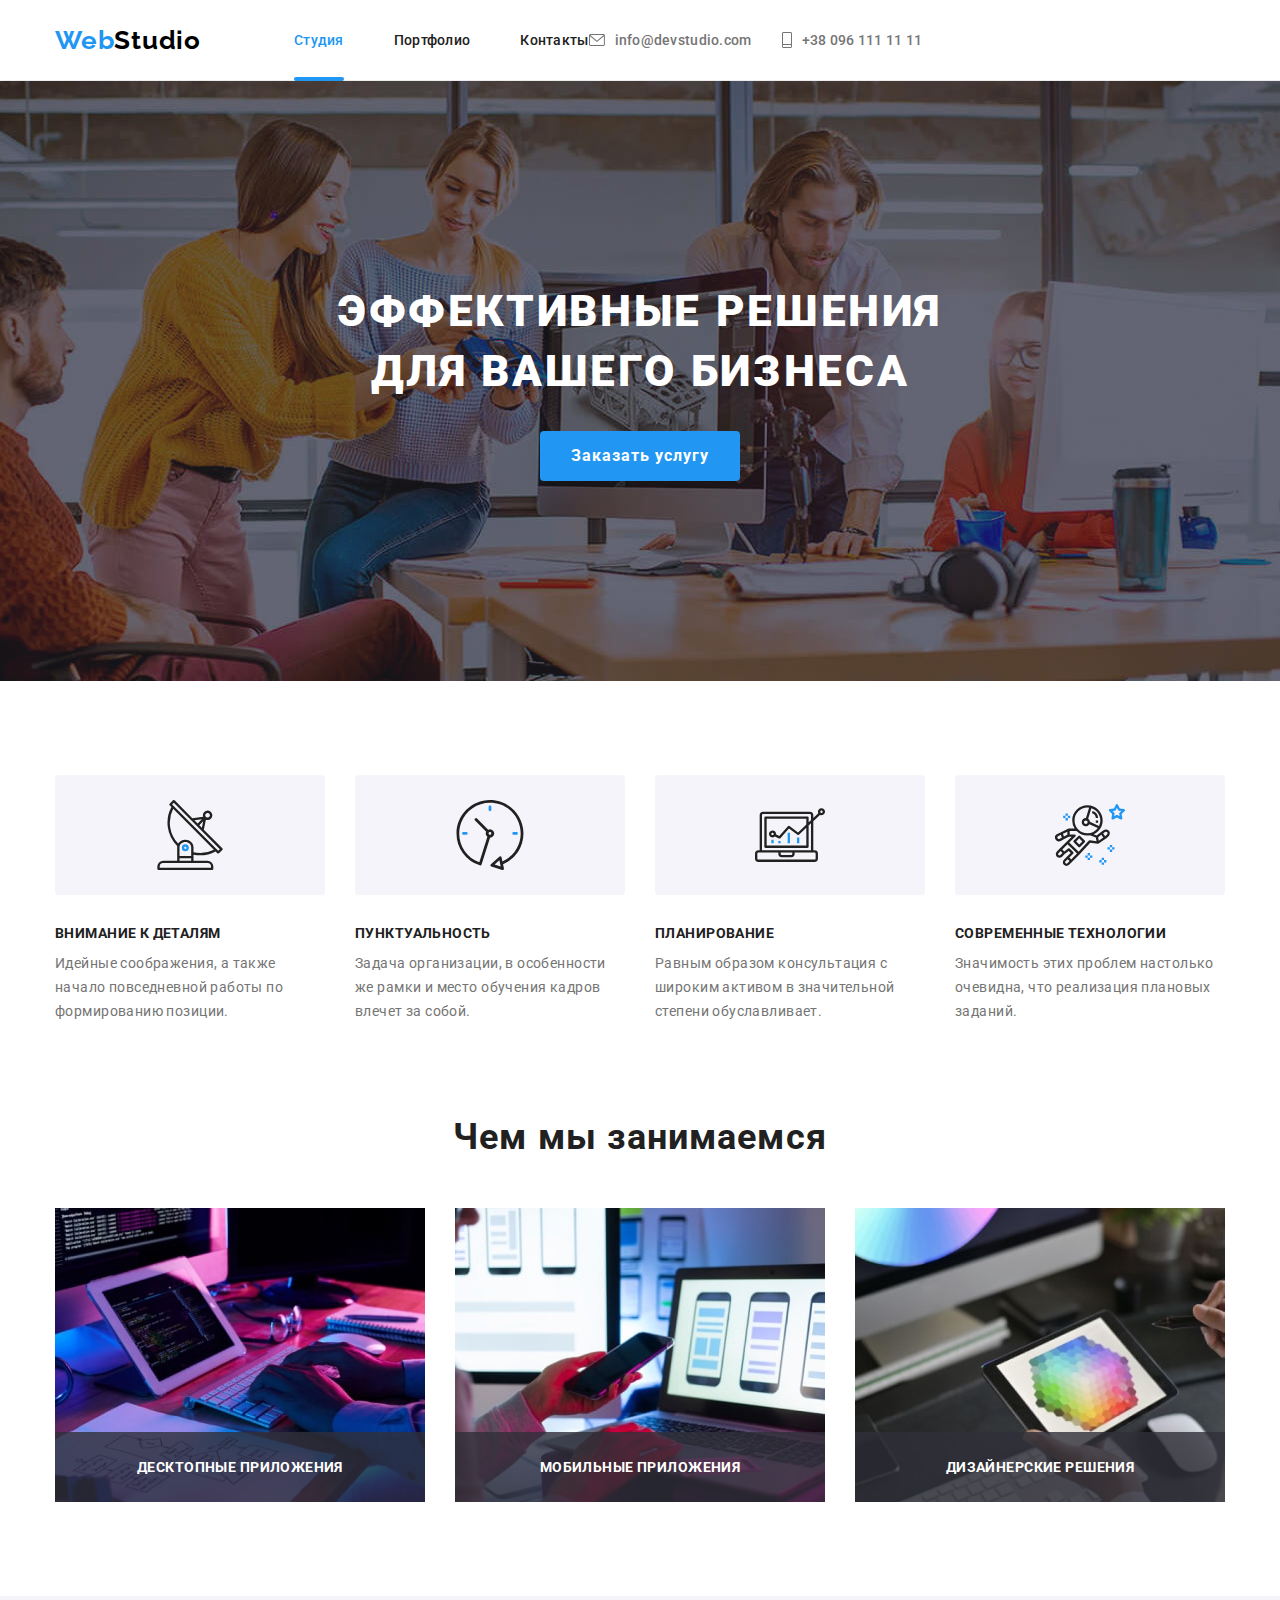
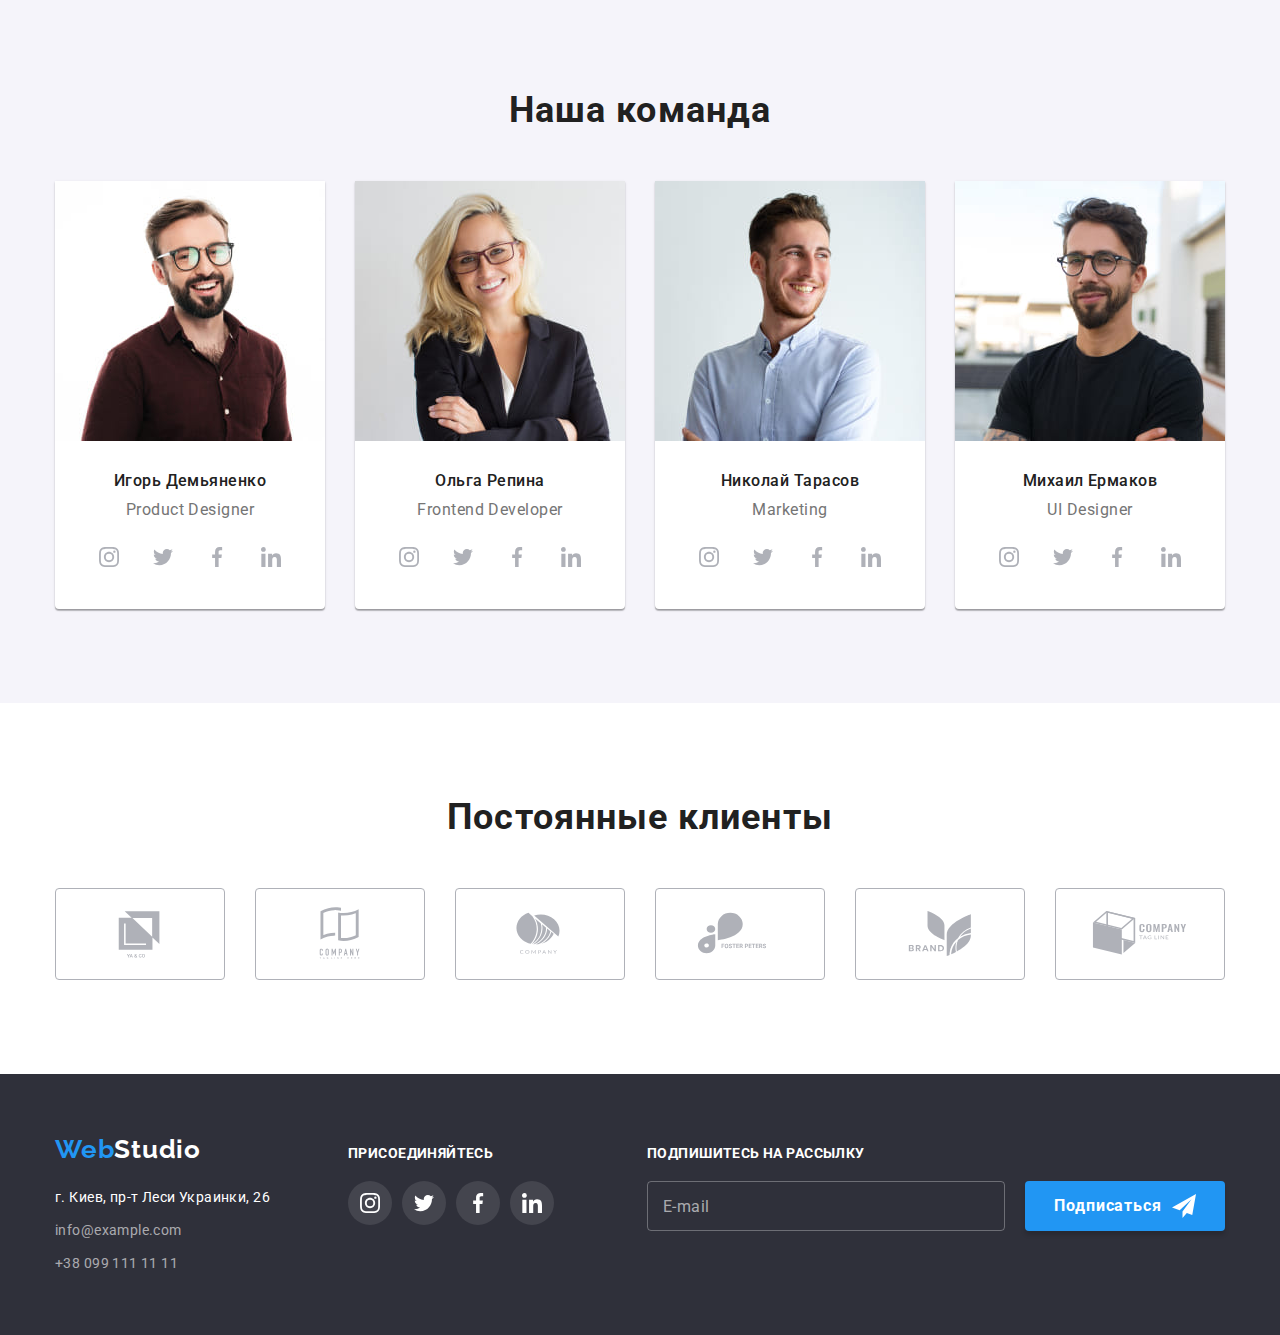
==== commit 3b747953: "+menu" ====
--- a/index.html
+++ b/index.html
@@ -28,78 +28,48 @@
             </a>
 
             <nav class="nav">
-               <ul class="nav__list">
-                  <li class="nav__item">
-                     <a href="./index.html" class="nav__link current">Студия</a>
-                  </li>
-                  <li class="nav__item">
-                     <a href="./portfolio.html" class="nav__link">Портфолио</a>
-                  </li>
-                  <li class="nav__item">
-                     <a href="#" class="nav__link">Контакты</a>
-                  </li>
-               </ul>
-            </nav>
-
-            <div class="header-address">
-               <ul class="header-address__list">
-                  <li class="header-address__item">
-                     <a href="mailto:info@devstudio.com" class="header-address__email">
-                        <svg class="header-address__icon--envelope" width="16" height="12">
-                           <use href="images/icons.svg#icon-envelope"></use>
-                        </svg>
-                        info@devstudio.com
-                     </a>
-                  </li>
-                  <li class="header-address__item">
-                     <a href="tel:+380961111111" class="header-address__phone">
-                        <svg class="header-address__icon--phone" width="10" height="16">
-                           <use href="images/icons.svg#icon-phone"></use>
-                        </svg>
-                        +38 096 111 11 11
-                     </a>
-                  </li>
-               </ul>
-            </div>
-
-            <button type="button" class="menu__btn menu__btn--open">
-               <svg class="menu-icon" width="40" height="40">
-                  <use href="images/icons.svg#icon-menu"></use>
-               </svg>
-            </button>
-
-            <div class="menu">
-               <button type="button" class="menu__btn menu__btn--close">
-                  <svg class="menu-icon" width="40" height="40">
-                     <use href="images/icons.svg#icon-menu-close"></use>
+               <button type="button" class="menu__btn" aria-expanded="false" aria-controls="menu-container">
+                  <svg width="40" height="40" aria-label="Переключатель мобильного меню">
+                     <use class="icon-menu-open" href="images/icons.svg#icon-menu-open"></use>
+                     <use class="icon-menu-close" href="images/icons.svg#icon-menu-close"></use>
                   </svg>
                </button>
 
-               <ul class="menu__nav">
-                  <li class="menu__item">
-                     <a href="./index.html" class="menu__link">Студия</a>
-                  </li>
-                  <li class="menu__item">
-                     <a href="./portfolio.html" class="menu__link">Портфолио</a>
-                  </li>
-                  <li class="menu__item">
-                     <a href="#" class="menu__link">Контакты</a>
-                  </li>
-               </ul>
-
-               <ul class="menu__address">
-                  <li class="header-address__item">
-                     <a href="mailto:info@devstudio.com" class="header-address__email">
-                        info@devstudio.com
-                     </a>
-                  </li>
-                  <li class="header-address__item">
-                     <a href="tel:+380961111111" class="header-address__phone">
-                        +38 096 111 11 11
-                     </a>
-                  </li>
-               </ul>
-            </div>
+               <div class="menu-container" id="menu-container">
+                  <ul class="nav__list">
+                     <li class="nav__item">
+                        <a href="./index.html" class="nav__link current">Студия</a>
+                     </li>
+                     <li class="nav__item">
+                        <a href="./portfolio.html" class="nav__link">Портфолио</a>
+                     </li>
+                     <li class="nav__item">
+                        <a href="#" class="nav__link">Контакты</a>
+                     </li>
+                  </ul>
+
+                  <div class="header-address">
+                     <ul class="header-address__list">
+                        <li class="header-address__item">
+                           <a href="mailto:info@devstudio.com" class="header-address__email">
+                              <svg class="header-address__icon--envelope" width="16" height="12">
+                                 <use href="images/icons.svg#icon-envelope"></use>
+                              </svg>
+                              info@devstudio.com
+                           </a>
+                        </li>
+                        <li class="header-address__item">
+                           <a href="tel:+380961111111" class="header-address__phone">
+                              <svg class="header-address__icon--phone" width="10" height="16">
+                                 <use href="images/icons.svg#icon-phone"></use>
+                              </svg>
+                              +38 096 111 11 11
+                           </a>
+                        </li>
+                     </ul>
+                  </div>
+               </div>
+            </nav>
          </div>
       </header>
 
@@ -123,8 +93,7 @@
                      </div>
                      <h3 class="advantages__title">Внимание к деталям</h3>
                      <p class="advantages__text">
-                        Идейные соображения, а также начало повседневной работы по формированию
-                        позиции.
+                        Идейные соображения, а также начало повседневной работы по формированию позиции.
                      </p>
                   </li>
                   <li class="advantages__item">
@@ -135,8 +104,7 @@
                      </div>
                      <h3 class="advantages__title">Пунктуальность</h3>
                      <p class="advantages__text">
-                        Задача организации, в особенности же рамки и место обучения кадров влечет за
-                        собой.
+                        Задача организации, в особенности же рамки и место обучения кадров влечет за собой.
                      </p>
                   </li>
                   <li class="advantages__item">
@@ -147,8 +115,7 @@
                      </div>
                      <h3 class="advantages__title">Планирование</h3>
                      <p class="advantages__text">
-                        Равным образом консультация с широким активом в значительной степени
-                        обуславливает.
+                        Равным образом консультация с широким активом в значительной степени обуславливает.
                      </p>
                   </li>
                   <li class="advantages__item">
@@ -173,16 +140,8 @@
                   <li class="works__item">
                      <div class="works__wrapper">
                         <picture>
-                           <source
-                              srcset="
-                                 ./images/pc/work-1-pc-1x.jpg 1x,
-                                 ./images/pc/work-1-pc-2x.jpg 2x
-                              "
-                           />
-                           <img
-                              src="./images/pc/work-1-pc-1x.jpg"
-                              alt="Программист верстает макет сайта"
-                           />
+                           <source srcset="./images/pc/work-1-pc-1x.jpg 1x, ./images/pc/work-1-pc-2x.jpg 2x" />
+                           <img src="./images/pc/work-1-pc-1x.jpg" alt="Программист верстает макет сайта" />
                         </picture>
                         <p class="works__text">Десктопные приложения</p>
                      </div>
@@ -190,16 +149,8 @@
                   <li class="works__item">
                      <div class="works__wrapper">
                         <picture>
-                           <source
-                              srcset="
-                                 ./images/pc/work-2-pc-1x.jpg 1x,
-                                 ./images/pc/work-2-pc-2x.jpg 2x
-                              "
-                           />
-                           <img
-                              src="./images/pc/work-2-pc-1x.jpg"
-                              alt="Тестировщик проверяет мультиплатформенность"
-                           />
+                           <source srcset="./images/pc/work-2-pc-1x.jpg 1x, ./images/pc/work-2-pc-2x.jpg 2x" />
+                           <img src="./images/pc/work-2-pc-1x.jpg" alt="Тестировщик проверяет мультиплатформенность" />
                         </picture>
                         <p class="works__text">Мобильные приложения</p>
                      </div>
@@ -207,12 +158,7 @@
                   <li class="works__item">
                      <div class="works__wrapper">
                         <picture>
-                           <source
-                              srcset="
-                                 ./images/pc/work-3-pc-1x.jpg 1x,
-                                 ./images/pc/work-3-pc-2x.jpg 2x
-                              "
-                           />
+                           <source srcset="./images/pc/work-3-pc-1x.jpg 1x, ./images/pc/work-3-pc-2x.jpg 2x" />
                            <img src="./images/pc/work-3-pc-1x.jpg" alt="Дизайнер подбирает цвет" />
                         </picture>
                         <p class="works__text">Дизайнерские решения</p>
@@ -229,25 +175,14 @@
                   <li class="team__card card">
                      <picture>
                         <source
-                           srcset="
-                              ./images/pc/employee-1-pc-1x.jpg 1x,
-                              ./images/pc/employee-1-pc-2x.jpg 2x
-                           "
+                           srcset="./images/pc/employee-1-pc-1x.jpg 1x, ./images/pc/employee-1-pc-2x.jpg 2x"
                            media="(min-width:1200px)"
                         />
                         <source
-                           srcset="
-                              ./images/tab/employee-1-tab-1x.jpg 1x,
-                              ./images/tab/employee-1-tab-2x.jpg 2x
-                           "
+                           srcset="./images/tab/employee-1-tab-1x.jpg 1x, ./images/tab/employee-1-tab-2x.jpg 2x"
                            media="(min-width:768px)"
                         />
-                        <source
-                           srcset="
-                              ./images/mob/employee-1-mob-1x.jpg 1x,
-                              ./images/mob/employee-1-mob-2x.jpg 2x
-                           "
-                        />
+                        <source srcset="./images/mob/employee-1-mob-1x.jpg 1x, ./images/mob/employee-1-mob-2x.jpg 2x" />
                         <img src="./images/mob/employee-1-mob-1x.jpg" alt="Сотрудник 1" />
                      </picture>
                      <div class="card__description">
@@ -292,25 +227,14 @@
                   <li class="team__card card">
                      <picture>
                         <source
-                           srcset="
-                              ./images/pc/employee-2-pc-1x.jpg 1x,
-                              ./images/pc/employee-2-pc-2x.jpg 2x
-                           "
+                           srcset="./images/pc/employee-2-pc-1x.jpg 1x, ./images/pc/employee-2-pc-2x.jpg 2x"
                            media="(min-width:1200px)"
                         />
                         <source
-                           srcset="
-                              ./images/tab/employee-2-tab-1x.jpg 1x,
-                              ./images/tab/employee-2-tab-2x.jpg 2x
-                           "
+                           srcset="./images/tab/employee-2-tab-1x.jpg 1x, ./images/tab/employee-2-tab-2x.jpg 2x"
                            media="(min-width:768px)"
                         />
-                        <source
-                           srcset="
-                              ./images/mob/employee-2-mob-1x.jpg 1x,
-                              ./images/mob/employee-2-mob-2x.jpg 2x
-                           "
-                        />
+                        <source srcset="./images/mob/employee-2-mob-1x.jpg 1x, ./images/mob/employee-2-mob-2x.jpg 2x" />
                         <img src="./images/mob/employee-2-mob-1x.jpg" alt="Сотрудник 2" />
                      </picture>
                      <div class="card__description">
@@ -355,25 +279,14 @@
                   <li class="team__card card">
                      <picture>
                         <source
-                           srcset="
-                              ./images/pc/employee-3-pc-1x.jpg 1x,
-                              ./images/pc/employee-3-pc-2x.jpg 2x
-                           "
+                           srcset="./images/pc/employee-3-pc-1x.jpg 1x, ./images/pc/employee-3-pc-2x.jpg 2x"
                            media="(min-width:1200px)"
                         />
                         <source
-                           srcset="
-                              ./images/tab/employee-3-tab-1x.jpg 1x,
-                              ./images/tab/employee-3-tab-2x.jpg 2x
-                           "
+                           srcset="./images/tab/employee-3-tab-1x.jpg 1x, ./images/tab/employee-3-tab-2x.jpg 2x"
                            media="(min-width:768px)"
                         />
-                        <source
-                           srcset="
-                              ./images/mob/employee-3-mob-1x.jpg 1x,
-                              ./images/mob/employee-3-mob-2x.jpg 2x
-                           "
-                        />
+                        <source srcset="./images/mob/employee-3-mob-1x.jpg 1x, ./images/mob/employee-3-mob-2x.jpg 2x" />
                         <img src="./images/mob/employee-3-mob-1x.jpg" alt="Сотрудник 3" />
                      </picture>
                      <div class="card__description">
@@ -418,25 +331,14 @@
                   <li class="team__card card">
                      <picture>
                         <source
-                           srcset="
-                              ./images/pc/employee-4-pc-1x.jpg 1x,
-                              ./images/pc/employee-4-pc-2x.jpg 2x
-                           "
+                           srcset="./images/pc/employee-4-pc-1x.jpg 1x, ./images/pc/employee-4-pc-2x.jpg 2x"
                            media="(min-width:1200px)"
                         />
                         <source
-                           srcset="
-                              ./images/tab/employee-4-tab-1x.jpg 1x,
-                              ./images/tab/employee-4-tab-2x.jpg 2x
-                           "
+                           srcset="./images/tab/employee-4-tab-1x.jpg 1x, ./images/tab/employee-4-tab-2x.jpg 2x"
                            media="(min-width:768px)"
                         />
-                        <source
-                           srcset="
-                              ./images/mob/employee-4-mob-1x.jpg 1x,
-                              ./images/mob/employee-4-mob-2x.jpg 2x
-                           "
-                        />
+                        <source srcset="./images/mob/employee-4-mob-1x.jpg 1x, ./images/mob/employee-4-mob-2x.jpg 2x" />
                         <img src="./images/mob/employee-4-mob-1x.jpg" alt="Сотрудник 4" />
                      </picture>
                      <div class="card__description">
@@ -552,14 +454,10 @@
                         </a>
                      </li>
                      <li class="footer-address__item">
-                        <a href="mailto:info@example.com" class="footer-address__link--email">
-                           info@example.com
-                        </a>
+                        <a href="mailto:info@example.com" class="footer-address__link--email"> info@example.com </a>
                      </li>
                      <li class="footer-address__item">
-                        <a href="tel:+380991111111" class="footer-address__link--phone">
-                           +38 099 111 11 11
-                        </a>
+                        <a href="tel:+380991111111" class="footer-address__link--phone"> +38 099 111 11 11 </a>
                      </li>
                   </ul>
                </address>
@@ -606,12 +504,7 @@
                <h2 class="footer-form__title">Подпишитесь на рассылку</h2>
                <form name="footer-form" class="footer-form">
                   <label class="footer-form__label">
-                     <input
-                        type="email"
-                        name="email"
-                        placeholder="E-mail"
-                        class="footer-form__input"
-                     />
+                     <input type="email" name="email" placeholder="E-mail" class="footer-form__input" />
                   </label>
                   <button type="submit" class="footer-form__btn">
                      Подписаться
@@ -660,11 +553,7 @@
 
                <label class="form__textarea-label"
                   >Комментарий
-                  <textarea
-                     name="comment"
-                     class="form__textarea"
-                     placeholder="Введите текст"
-                  ></textarea>
+                  <textarea name="comment" class="form__textarea" placeholder="Введите текст"></textarea>
                </label>
 
                <label class="form__checkbox-label">
--- a/css/main.min.css
+++ b/css/main.min.css
@@ -1 +1 @@
-:root{--main-text-color: #757575;--main-title-color: #212121;--nav-text-color: #212121;--active-color: #2196f3;--main-timing-function: cubic-bezier(0.4, 0, 0.2, 1)}.menu__link,.project__link,.footer-address__link--email,.footer-address__link--phone,.footer-address__link--geo,.header-address__email,.header-address__phone,.nav__link,.logo{text-decoration:none;font-style:normal;color:inherit}.visually-hidden{position:absolute;white-space:nowrap;width:1px;height:1px;overflow:hidden;border:0;padding:0;clip:rect(0 0 0 0);-webkit-clip-path:inset(50%);clip-path:inset(50%);margin:-1px}body{font-family:"Roboto",sans-serif;color:var(--main-text-color);margin-left:auto;margin-right:auto}h1,h2,h3,h4,h5,h6,p,ul{margin:0;padding:0}ul{list-style-type:none}button{font-family:inherit;padding:0}img{display:block;max-width:100%;height:auto}.container{width:100%;margin:0 auto;padding-left:15px;padding-right:15px}@media screen and (min-width: 480px){.container{width:480px}}@media screen and (min-width: 768px){.container{width:768px}}@media screen and (min-width: 1200px){.container{width:1200px}}.header{border-bottom:#ececec solid 1px}.header .container{display:-webkit-box;display:-ms-flexbox;display:flex;-webkit-box-align:center;-ms-flex-align:center;align-items:center}@media screen and (max-width: 767px){.header .container{height:60px;position:relative}}.logo{display:-webkit-inline-box;display:-ms-inline-flexbox;display:inline-flex;font-family:"Raleway",sans-serif;font-weight:700;font-size:24px;line-height:1.1666666667;letter-spacing:.03em}@media screen and (min-width: 1200px){.logo{font-size:26px;line-height:1.1923076923}}.logo__first-part{color:#2196f3}.logo__second-part--header{color:#000}.logo__second-part--footer{color:#fff}.nav{display:none}@media screen and (min-width: 768px){.nav{display:block;margin-left:88px}}@media screen and (min-width: 1200px){.nav{margin-left:93px}}.nav__list{display:-webkit-box;display:-ms-flexbox;display:flex}.nav__item:not(:last-child){margin-right:50px}.nav__link{position:relative;display:block;padding-top:32px;padding-bottom:32px;font-weight:500;font-size:14px;line-height:1.1428571429;letter-spacing:.02em;color:var(--nav-text-color);-webkit-transition:color 250ms var(--main-timing-function);transition:color 250ms var(--main-timing-function)}.nav__link:hover,.nav__link:focus{color:var(--active-color)}.current{color:var(--active-color)}.current::after{content:"";position:absolute;bottom:-1px;display:block;width:100%;height:4px;border-radius:3px;background-color:var(--active-color)}.header-address{display:none}@media screen and (min-width: 768px){.header-address{display:block;margin-left:auto}}@media screen and (min-width: 1200px){.header-address__list{display:-webkit-box;display:-ms-flexbox;display:flex;-ms-flex-wrap:wrap;flex-wrap:wrap}}@media screen and (max-width: 1199px){.header-address__item:not(:last-child){margin-bottom:10px}}@media screen and (min-width: 1200px){.header-address__item:not(:last-child){margin-right:30px}}.header-address__email,.header-address__phone{display:-webkit-box;display:-ms-flexbox;display:flex;-webkit-box-align:center;-ms-flex-align:center;align-items:center;font-weight:500;font-size:12px;line-height:1.1666666667;letter-spacing:.02em;color:var(--main-text-color);-webkit-transition:color 250ms var(--main-timing-function);transition:color 250ms var(--main-timing-function)}@media screen and (min-width: 1200px){.header-address__email,.header-address__phone{padding:32px 0 32px 0;font-size:14px;line-height:1.1428571429}}.header-address__email:hover,.header-address__email:focus,.header-address__email:hover,.header-address__email:focus,.header-address__phone:hover,.header-address__phone:focus,.header-address__phone:hover,.header-address__phone:focus{color:var(--active-color)}.header-address__icon--envelope{margin-right:10px;fill:currentColor}.header-address__icon--phone{margin-right:10px;fill:currentColor}.hero{display:-webkit-box;display:-ms-flexbox;display:flex;-webkit-box-align:center;-ms-flex-align:center;align-items:center;max-width:480px;height:400px;margin-left:auto;margin-right:auto;background-color:#2f303a;background-position:center;background-repeat:no-repeat;background-size:cover;background-image:-webkit-gradient(linear, left top, left bottom, from(rgba(47, 48, 58, 0.4)), to(rgba(47, 48, 58, 0.4))),url(../images/mob/hero-mob-1x.jpg);background-image:linear-gradient(rgba(47, 48, 58, 0.4), rgba(47, 48, 58, 0.4)),url(../images/mob/hero-mob-1x.jpg)}@media(min-device-pixel-ratio: 2),(-webkit-min-device-pixel-ratio: 2),(min-resolution: 192dpi),(min-resolution: 2dppx){.hero{background-image:-webkit-gradient(linear, left top, left bottom, from(rgba(47, 48, 58, 0.4)), to(rgba(47, 48, 58, 0.4))),url(../images/mob/hero-mob-2x.jpg);background-image:linear-gradient(rgba(47, 48, 58, 0.4), rgba(47, 48, 58, 0.4)),url(../images/mob/hero-mob-2x.jpg)}}@media screen and (min-width: 768px){.hero{max-width:768px;background-image:-webkit-gradient(linear, left top, left bottom, from(rgba(47, 48, 58, 0.4)), to(rgba(47, 48, 58, 0.4))),url(../images/tab/hero-tab-1x.jpg);background-image:linear-gradient(rgba(47, 48, 58, 0.4), rgba(47, 48, 58, 0.4)),url(../images/tab/hero-tab-1x.jpg)}}@media screen and (min-width: 768px)and (min-device-pixel-ratio: 2),screen and (min-width: 768px)and (-webkit-min-device-pixel-ratio: 2),screen and (min-width: 768px)and (min-resolution: 192dpi),screen and (min-width: 768px)and (min-resolution: 2dppx){.hero{background-image:-webkit-gradient(linear, left top, left bottom, from(rgba(47, 48, 58, 0.4)), to(rgba(47, 48, 58, 0.4))),url(../images/tab/hero-tab-2x.jpg);background-image:linear-gradient(rgba(47, 48, 58, 0.4), rgba(47, 48, 58, 0.4)),url(../images/tab/hero-tab-2x.jpg)}}@media screen and (min-width: 1200px){.hero{max-width:1600px;height:600px;background-image:-webkit-gradient(linear, left top, left bottom, from(rgba(47, 48, 58, 0.4)), to(rgba(47, 48, 58, 0.4))),url(../images/pc/hero-pc-1x.jpg);background-image:linear-gradient(rgba(47, 48, 58, 0.4), rgba(47, 48, 58, 0.4)),url(../images/pc/hero-pc-1x.jpg)}}@media screen and (min-width: 1200px)and (min-device-pixel-ratio: 2),screen and (min-width: 1200px)and (-webkit-min-device-pixel-ratio: 2),screen and (min-width: 1200px)and (min-resolution: 192dpi),screen and (min-width: 1200px)and (min-resolution: 2dppx){.hero{background-image:-webkit-gradient(linear, left top, left bottom, from(rgba(47, 48, 58, 0.4)), to(rgba(47, 48, 58, 0.4))),url(../images/pc/hero-pc-2x.jpg);background-image:linear-gradient(rgba(47, 48, 58, 0.4), rgba(47, 48, 58, 0.4)),url(../images/pc/hero-pc-2x.jpg)}}.hero .container{width:100%;display:-webkit-box;display:-ms-flexbox;display:flex;-webkit-box-orient:vertical;-webkit-box-direction:normal;-ms-flex-direction:column;flex-direction:column;-webkit-box-align:center;-ms-flex-align:center;align-items:center}.hero__title{text-align:center;font-size:26px;line-height:1.6153846154;font-weight:900;letter-spacing:.06em;text-transform:uppercase;color:#fff}@media screen and (min-width: 1200px){.hero__title{font-size:44px;line-height:1.3636363636}}.hero__btn{display:block;width:200px;height:50px;margin-top:30px;font-weight:700;font-size:16px;line-height:1.875;letter-spacing:.06em;color:#fff;background-color:#2196f3;border-radius:4px;border:unset;cursor:pointer}.hero__btn:hover,.hero__btn:focus{background-color:#188ce8;-webkit-transition:background-color 250ms var(--main-timing-function);transition:background-color 250ms var(--main-timing-function)}.advantages{padding-top:60px;padding-bottom:60px}@media screen and (min-width: 1200px){.advantages{padding-top:94px;padding-bottom:94px}}@media screen and (min-width: 768px){.advantages__list{display:-webkit-box;display:-ms-flexbox;display:flex;-ms-flex-wrap:wrap;flex-wrap:wrap}}.advantages__item:not(:last-child){margin-bottom:30px}@media screen and (min-width: 768px){.advantages__item{width:calc((100% - 30px)/2)}.advantages__item:nth-child(2n+1){margin-right:30px}.advantages__item:nth-last-child(-n+2){margin-bottom:0px}}@media screen and (min-width: 1200px){.advantages__item{width:calc((100% - 90px)/4)}.advantages__item:nth-last-child(-n+4){margin-bottom:0px}.advantages__item:not(:last-child){margin-right:30px}}.advantages__icon{display:-webkit-box;display:-ms-flexbox;display:flex;-webkit-box-align:center;-ms-flex-align:center;align-items:center;-webkit-box-pack:center;-ms-flex-pack:center;justify-content:center;height:120px;margin-bottom:30px;border-radius:4px;background-color:#f5f4fa}.advantages__title{margin-bottom:10px;text-align:center;font-weight:700;font-size:14px;line-height:1.1428571429;letter-spacing:.03em;text-transform:uppercase;color:var(--main-title-color)}@media screen and (min-width: 768px){.advantages__title{text-align:left}}.advantages__text{font-size:14px;line-height:1.7142857143;letter-spacing:.03em}.works{display:none;text-align:center;padding-bottom:94px}@media screen and (min-width: 1200px){.works{display:block}}.works__title{margin-bottom:50px;font-weight:700;font-size:36px;line-height:1.1388888889;letter-spacing:.03em;color:var(--main-title-color)}.works__list{display:-webkit-box;display:-ms-flexbox;display:flex}.works__item:not(:last-child){margin-right:30px}.works__wrapper{position:relative}.works__text{position:absolute;height:70px;bottom:0;display:-webkit-box;display:-ms-flexbox;display:flex;-webkit-box-align:center;-ms-flex-align:center;align-items:center;-webkit-box-pack:center;-ms-flex-pack:center;justify-content:center;width:100%;font-weight:700;font-size:14px;line-height:1.1428571429;text-align:center;letter-spacing:.03em;text-transform:uppercase;color:#fff;background-color:rgba(47,48,58,.8)}.team{padding-top:60px;padding-bottom:60px;text-align:center;background-color:#f5f4fa}@media screen and (min-width: 1200px){.team{padding-top:94px;padding-bottom:94px}}.team__title{font-weight:700;letter-spacing:.03em;color:var(--main-title-color);font-size:28px;line-height:1.1785714286}@media screen and (min-width: 768px){.team__title{font-size:36px;line-height:1.1388888889}}.team__list{margin-top:50px}@media screen and (min-width: 768px){.team__list{display:-webkit-box;display:-ms-flexbox;display:flex;-ms-flex-wrap:wrap;flex-wrap:wrap}}.team__card:not(:last-child){margin-bottom:30px}@media screen and (min-width: 768px){.team__card{width:calc((100% - 30px)/2)}.team__card:nth-child(2n+1){margin-right:30px}.team__card:nth-last-child(-n+2){margin-bottom:0px}}@media screen and (min-width: 1200px){.team__card{width:calc((100% - 90px)/4)}.team__card:nth-last-child(-n+4){margin-bottom:0px}.team__card:not(:last-child){margin-right:30px}}.card{background-color:#fff;-webkit-box-shadow:0px 1px 3px rgba(0,0,0,.12),0px 1px 1px rgba(0,0,0,.14),0px 2px 1px rgba(0,0,0,.2);box-shadow:0px 1px 3px rgba(0,0,0,.12),0px 1px 1px rgba(0,0,0,.14),0px 2px 1px rgba(0,0,0,.2);border-radius:0px 0px 4px 4px}.card__description{padding-top:30px;padding-bottom:24px}@media screen and (min-width: 1200px){.card__description{padding-bottom:30px}}.card__title{font-weight:500;font-size:16px;line-height:1.1875;letter-spacing:.03em;color:var(--main-title-color)}.card__text{margin-top:10px;font-size:16px;line-height:1.1875;letter-spacing:.03em}.social{display:-webkit-box;display:-ms-flexbox;display:flex;-webkit-box-pack:center;-ms-flex-pack:center;justify-content:center;margin-top:16px}.social__item:not(:last-child){margin-right:10px}.social__link{display:-webkit-box;display:-ms-flexbox;display:flex;-webkit-box-align:center;-ms-flex-align:center;align-items:center;-webkit-box-pack:center;-ms-flex-pack:center;justify-content:center;width:44px;height:44px;border-radius:50%;-webkit-transition:background-color 250ms var(--main-timing-function);transition:background-color 250ms var(--main-timing-function)}.social__link:hover,.social__link:focus{background-color:var(--active-color)}.social__icon{fill:#afb1b8;-webkit-transition:fill 250ms var(--main-timing-function);transition:fill 250ms var(--main-timing-function)}.social__link:hover .social__icon,.social__link:focus .social__icon{fill:#fff}.clients{padding-top:60px;padding-bottom:60px;text-align:center}@media screen and (min-width: 1200px){.clients{padding-top:94px;padding-bottom:94px}}.clients__title{font-weight:700;letter-spacing:.03em;color:var(--main-title-color);margin-bottom:50px;font-size:28px;line-height:1.1785714286}@media screen and (min-width: 768px){.clients__title{font-size:36px;line-height:1.1388888889}}.clients__list{display:-webkit-box;display:-ms-flexbox;display:flex;-ms-flex-wrap:wrap;flex-wrap:wrap;-webkit-box-pack:center;-ms-flex-pack:center;justify-content:center}.clients__item{width:calc((100% - 30px)/2);height:92px;margin-bottom:30px;margin-right:30px}@media screen and (max-width: 767px){.clients__item:nth-child(2n){margin-right:0px}.clients__item:nth-last-child(-n+2){margin-bottom:0px}}@media screen and (min-width: 768px)and (max-width: 1199px){.clients__item{width:calc((100% - 60px)/3)}.clients__item:nth-child(3n){margin-right:0px}.clients__item:nth-last-child(-n+3){margin-bottom:0px}}@media screen and (min-width: 1200px){.clients__item{width:calc((100% - 150px)/6)}.clients__item:nth-child(6n){margin-right:0px}.clients__item:nth-last-child(-n+6){margin-bottom:0px}}.clients__link{display:-webkit-box;display:-ms-flexbox;display:flex;-webkit-box-align:center;-ms-flex-align:center;align-items:center;-webkit-box-pack:center;-ms-flex-pack:center;justify-content:center;width:100%;height:100%;border:1px solid #afb1b8;border-radius:4px;-webkit-transition:border-color 250ms var(--main-timing-function);transition:border-color 250ms var(--main-timing-function)}.clients__link:hover,.clients__link:focus{border-color:var(--active-color)}.clients__icon{fill:#afb1b8;-webkit-transition:fill 250ms var(--main-timing-function);transition:fill 250ms var(--main-timing-function)}.clients__link:hover .clients__icon,.clients__link:focus .clients__icon{fill:var(--active-color)}.footer{background-color:#2f303a;padding-top:60px;padding-bottom:60px;text-align:center}@media screen and (min-width: 768px){.footer .container{display:-webkit-box;display:-ms-flexbox;display:flex;-ms-flex-wrap:wrap;flex-wrap:wrap}}@media screen and (min-width: 1200px){.footer .container{-ms-flex-wrap:nowrap;flex-wrap:nowrap;text-align:left;-webkit-box-align:baseline;-ms-flex-align:baseline;align-items:baseline}}@media screen and (min-width: 768px){.footer-address__container{-webkit-box-flex:1;-ms-flex:1 1 50%;flex:1 1 50%}}@media screen and (min-width: 1200px){.footer-address__container{margin-right:70px;width:231px}}@media screen and (max-width: 767px){.footer-social__container{margin-top:60px}}@media screen and (min-width: 768px)and (max-width: 1199px){.footer-social__container{-webkit-box-flex:1;-ms-flex:1 1 50%;flex:1 1 50%}}@media screen and (min-width: 1200px){.footer-social__container{margin-right:93px}}.footer-social__title{font-weight:700;font-size:14px;line-height:1.1428571429;letter-spacing:.03em;text-transform:uppercase;color:#fff;margin-bottom:20px}.footer-social__list{display:-webkit-box;display:-ms-flexbox;display:flex;-webkit-box-pack:center;-ms-flex-pack:center;justify-content:center}.footer-social__item:not(:last-child){margin-right:10px}.footer-social__link{display:-webkit-box;display:-ms-flexbox;display:flex;-webkit-box-align:center;-ms-flex-align:center;align-items:center;-webkit-box-pack:center;-ms-flex-pack:center;justify-content:center;width:44px;height:44px;border-radius:50%;background-color:rgba(255,255,255,.1);-webkit-transition:background-color 250ms var(--main-timing-function);transition:background-color 250ms var(--main-timing-function)}.footer-social__link:hover,.footer-social__link:focus{background-color:var(--active-color)}.footer-social__icon{fill:#fff}@media screen and (min-width: 768px){.footer-form__container{-webkit-box-flex:1;-ms-flex:1 1 100%;flex:1 1 100%}}@media screen and (max-width: 1199px){.footer-form__container{margin-top:60px}}.footer-form__title{font-weight:700;font-size:14px;line-height:1.1428571429;letter-spacing:.03em;text-transform:uppercase;color:#fff;margin-bottom:20px}.footer-form{display:-webkit-box;display:-ms-flexbox;display:flex;-webkit-box-orient:vertical;-webkit-box-direction:normal;-ms-flex-direction:column;flex-direction:column;-webkit-box-align:center;-ms-flex-align:center;align-items:center}@media screen and (min-width: 1200px){.footer-form{-webkit-box-orient:horizontal;-webkit-box-direction:normal;-ms-flex-direction:row;flex-direction:row}}@media screen and (max-width: 767px){.footer-form__label{width:100%}}.footer-form__input{width:100%;height:50px;background-color:rgba(0,0,0,0);border:1px solid rgba(255,255,255,.3);border-radius:4px;padding:16px 15px;font-size:16px;line-height:1.25;letter-spacing:.03em;color:rgba(255,255,255,.6)}@media screen and (min-width: 768px){.footer-form__input{width:450px}}@media screen and (min-width: 1200px){.footer-form__input{width:358px}}.footer-form__input::-webkit-input-placeholder{font-size:16px;line-height:1.25;margin-left:16px;letter-spacing:.03em;color:rgba(255,255,255,.6)}.footer-form__input::-moz-placeholder{font-size:16px;line-height:1.25;margin-left:16px;letter-spacing:.03em;color:rgba(255,255,255,.6)}.footer-form__input:-ms-input-placeholder{font-size:16px;line-height:1.25;margin-left:16px;letter-spacing:.03em;color:rgba(255,255,255,.6)}.footer-form__input::-ms-input-placeholder{font-size:16px;line-height:1.25;margin-left:16px;letter-spacing:.03em;color:rgba(255,255,255,.6)}.footer-form__input::placeholder{font-size:16px;line-height:1.25;margin-left:16px;letter-spacing:.03em;color:rgba(255,255,255,.6)}.footer-form__btn{display:-webkit-box;display:-ms-flexbox;display:flex;-webkit-box-pack:center;-ms-flex-pack:center;justify-content:center;-webkit-box-align:center;-ms-flex-align:center;align-items:center;cursor:pointer;font-weight:700;font-size:16px;line-height:1.875;letter-spacing:.06em;color:#fff;background-color:#2196f3;border-radius:4px;-webkit-box-shadow:0px 4px 4px rgba(0,0,0,.15);box-shadow:0px 4px 4px rgba(0,0,0,.15);border:unset;width:200px;height:50px;padding:0;margin:20px}@media screen and (min-width: 1200px){.footer-form__btn{margin:0 0 0 20px}}.footer-form__btn:hover,.footer-form__btn:focus{background-color:#188ce8;-webkit-transition:background-color 250ms var(--main-timing-function);transition:background-color 250ms var(--main-timing-function)}.footer-form__icon{margin-left:10px;fill:#fff}.footer-address{margin-top:20px}.footer-address__item:not(:first-child){margin-top:8px}@media screen and (min-width: 1200px){.footer-address__item:not(:first-child){margin-top:9px}}.footer-address__link--geo{font-size:14px;line-height:1.7142857143;letter-spacing:.03em;color:#fff;-webkit-transition:color 250ms var(--main-timing-function);transition:color 250ms var(--main-timing-function)}.footer-address__link--geo:hover,.footer-address__link--geo:focus{color:var(--active-color)}.footer-address__link--email,.footer-address__link--phone{font-size:14px;line-height:1.7142857143;letter-spacing:.03em;color:rgba(255,255,255,.6);-webkit-transition:color 250ms var(--main-timing-function);transition:color 250ms var(--main-timing-function)}.footer-address__link--email:hover,.footer-address__link--email:focus,.footer-address__link--phone:hover,.footer-address__link--phone:focus{color:var(--active-color)}.backdrop{position:fixed;top:0;left:0;width:100vw;height:100vh;background-color:rgba(0,0,0,.2);-webkit-transition:opacity 250ms var(--main-timing-function),visibility 250ms var(--main-timing-function);transition:opacity 250ms var(--main-timing-function),visibility 250ms var(--main-timing-function)}.backdrop.is-hidden{opacity:0;visibility:hidden;pointer-events:none}.modal{position:absolute;top:50%;left:50%;-webkit-transform:translate(-50%, -50%) scale(1);transform:translate(-50%, -50%) scale(1);-webkit-transition:-webkit-transform 250ms var(--main-timing-function);transition:-webkit-transform 250ms var(--main-timing-function);transition:transform 250ms var(--main-timing-function);transition:transform 250ms var(--main-timing-function), -webkit-transform 250ms var(--main-timing-function);width:93.75%;padding:40px;background-color:#fff;-webkit-box-shadow:0px 1px 3px rgba(0,0,0,.12),0px 1px 1px rgba(0,0,0,.14),0px 2px 1px rgba(0,0,0,.2);box-shadow:0px 1px 3px rgba(0,0,0,.12),0px 1px 1px rgba(0,0,0,.14),0px 2px 1px rgba(0,0,0,.2);border-radius:4px}@media screen and (min-width: 480px){.modal{width:450px}}@media screen and (min-width: 1200px){.modal{width:528px}}.backdrop.is-hidden .modal{-webkit-transform:translate(-50%, -50%) scale(1.2);transform:translate(-50%, -50%) scale(1.2)}.modal__title{font-weight:700;font-size:20px;line-height:1.15;letter-spacing:.03em;color:#212121;text-align:center;margin-bottom:12px}.form__label{display:block;font-size:12px;line-height:1.1666666667;letter-spacing:.01em;color:#757575;margin-bottom:10px}.form__wrapper{display:block;position:relative;margin-top:4px}.form__input{width:100%;height:40px;border:1px solid rgba(33,33,33,.2);border-radius:4px;padding:0 0 0 42px;-webkit-transition:border-color 250ms var(--main-timing-function);transition:border-color 250ms var(--main-timing-function)}.form__input:not(:-moz-placeholder-shown){border-color:#2196f3;outline:none}.form__input:not(:-ms-input-placeholder){border-color:#2196f3;outline:none}.form__input:focus,.form__input:not(:placeholder-shown){border-color:#2196f3;outline:none}.form__icon{position:absolute;left:12px;top:50%;-webkit-transform:translateY(-50%);transform:translateY(-50%);-webkit-transition:fill 250ms var(--main-timing-function);transition:fill 250ms var(--main-timing-function)}.form__input:not(:-moz-placeholder-shown)+.form__icon{fill:#2196f3}.form__input:not(:-ms-input-placeholder)+.form__icon{fill:#2196f3}.form__input:not(:placeholder-shown)+.form__icon,.form__input:focus+.form__icon{fill:#2196f3}.form__textarea-label{display:block;font-size:12px;line-height:1.1666666667;letter-spacing:.01em;color:#757575;margin-bottom:20px}.form__textarea{display:block;width:100%;height:120px;resize:none;border:1px solid rgba(33,33,33,.2);border-radius:4px;margin-top:4px;padding:12px 16px;-webkit-transition:border-color 250ms var(--main-timing-function);transition:border-color 250ms var(--main-timing-function)}.form__textarea::-webkit-input-placeholder{font-weight:400;font-size:12px;line-height:1.1666666667;letter-spacing:.01em;color:rgba(117,117,117,.5)}.form__textarea::-moz-placeholder{font-weight:400;font-size:12px;line-height:1.1666666667;letter-spacing:.01em;color:rgba(117,117,117,.5)}.form__textarea:-ms-input-placeholder{font-weight:400;font-size:12px;line-height:1.1666666667;letter-spacing:.01em;color:rgba(117,117,117,.5)}.form__textarea::-ms-input-placeholder{font-weight:400;font-size:12px;line-height:1.1666666667;letter-spacing:.01em;color:rgba(117,117,117,.5)}.form__textarea::placeholder{font-weight:400;font-size:12px;line-height:1.1666666667;letter-spacing:.01em;color:rgba(117,117,117,.5)}.form__textarea:not(:-moz-placeholder-shown){border-color:#2196f3;outline:none}.form__textarea:not(:-ms-input-placeholder){border-color:#2196f3;outline:none}.form__textarea:focus,.form__textarea:not(:placeholder-shown){border-color:#2196f3;outline:none}.form__checkbox-label{position:relative;display:block;text-align:center;font-weight:400;font-size:12px;line-height:1.7142857143;letter-spacing:.03em;color:#757575}.form__checkbox-icon{border:2px solid #212121;border-radius:2px;fill:rgba(0,0,0,0);-webkit-transition:fill 250ms var(--main-timing-function),border 0ms var(--main-timing-function) 250ms;transition:fill 250ms var(--main-timing-function),border 0ms var(--main-timing-function) 250ms}.form__checkbox:checked~.form__checkbox-icon{fill:#2196f3;border:none}.form__contract-link{font-weight:normal;font-size:12px;line-height:1.7142857143;letter-spacing:.03em;-webkit-text-decoration-line:underline;text-decoration-line:underline;color:#2196f3}.form__btn{display:-webkit-box;display:-ms-flexbox;display:flex;-webkit-box-pack:center;-ms-flex-pack:center;justify-content:center;-webkit-box-align:center;-ms-flex-align:center;align-items:center;width:200px;height:50px;padding:0;margin:30px auto 0 auto;cursor:pointer;font-weight:700;font-size:16px;line-height:1.875;letter-spacing:.06em;color:#fff;background-color:#2196f3;border-radius:4px;-webkit-box-shadow:0px 4px 4px rgba(0,0,0,.15);box-shadow:0px 4px 4px rgba(0,0,0,.15);border:unset;-webkit-transition:background-color 250ms var(--main-timing-function);transition:background-color 250ms var(--main-timing-function)}.form__btn:hover,.form__btn:focus{background-color:#188ce8}.modal__btn--close{position:absolute;right:8px;top:8px;display:-webkit-box;display:-ms-flexbox;display:flex;-webkit-box-align:center;-ms-flex-align:center;align-items:center;-webkit-box-pack:center;-ms-flex-pack:center;justify-content:center;width:30px;height:30px;border-radius:50%;background:#fff;border:1px solid rgba(0,0,0,.1);cursor:pointer;padding:0;-webkit-transition:fill 250ms var(--main-timing-function);transition:fill 250ms var(--main-timing-function)}.modal__btn--close:hover,.modal__btn--close:focus{fill:var(--active-color)}.portfolio{padding-top:60px;padding-bottom:60px}@media screen and (min-width: 1200px){.portfolio{padding-top:94px;padding-bottom:94px}}.filter{display:-webkit-box;display:-ms-flexbox;display:flex;-ms-flex-wrap:wrap;flex-wrap:wrap;margin-bottom:35px}@media screen and (min-width: 768px){.filter{-webkit-box-pack:center;-ms-flex-pack:center;justify-content:center;margin-bottom:50px}}.filter__item{margin-bottom:15px}@media screen and (min-width: 768px){.filter__item{margin-bottom:0}}.filter__item:not(:last-child){margin-right:8px}.filter__btn{cursor:pointer;font-weight:500;font-size:16px;line-height:1.625;letter-spacing:.03em;background-color:#f5f4fa;color:#212121;border-radius:4px;border:none;padding:6px 22px;-webkit-transition:background-color 250ms var(--main-timing-function),color 250ms var(--main-timing-function),-webkit-box-shadow 250ms var(--main-timing-function);transition:background-color 250ms var(--main-timing-function),color 250ms var(--main-timing-function),-webkit-box-shadow 250ms var(--main-timing-function);transition:background-color 250ms var(--main-timing-function),color 250ms var(--main-timing-function),box-shadow 250ms var(--main-timing-function);transition:background-color 250ms var(--main-timing-function),color 250ms var(--main-timing-function),box-shadow 250ms var(--main-timing-function),-webkit-box-shadow 250ms var(--main-timing-function)}.filter__btn:hover,.filter__btn:focus{color:#fff;background-color:var(--active-color);-webkit-box-shadow:0px 3px 1px rgba(0,0,0,.1),0px 1px 2px rgba(0,0,0,.08),0px 2px 2px rgba(0,0,0,.12);box-shadow:0px 3px 1px rgba(0,0,0,.1),0px 1px 2px rgba(0,0,0,.08),0px 2px 2px rgba(0,0,0,.12)}@media screen and (min-width: 768px){.projects{display:-webkit-box;display:-ms-flexbox;display:flex;-ms-flex-wrap:wrap;flex-wrap:wrap}}@media screen and (max-width: 767px){.project__item:not(:last-child){margin-bottom:30px}}@media screen and (min-width: 768px)and (max-width: 1199px){.project__item{width:calc((100% - 30px)/2)}.project__item:not(:nth-child(2n)){margin-right:30px}.project__item:not(:nth-last-child(-n+2)){margin-bottom:30px}}@media screen and (min-width: 1200px){.project__item{width:calc((100% - 60px)/3)}.project__item:not(:nth-child(3n)){margin-right:30px}.project__item:not(:nth-last-child(-n+3)){margin-bottom:30px}}.project__link{display:block;-webkit-transition:-webkit-box-shadow 250ms var(--main-timing-function);transition:-webkit-box-shadow 250ms var(--main-timing-function);transition:box-shadow 250ms var(--main-timing-function);transition:box-shadow 250ms var(--main-timing-function), -webkit-box-shadow 250ms var(--main-timing-function)}.project__link:hover,.project__link:focus{-webkit-box-shadow:0px 1px 1px rgba(0,0,0,.12),0px 4px 4px rgba(0,0,0,.06),1px 4px 6px rgba(0,0,0,.16);box-shadow:0px 1px 1px rgba(0,0,0,.12),0px 4px 4px rgba(0,0,0,.06),1px 4px 6px rgba(0,0,0,.16)}.project__wrapper{position:relative;overflow:hidden}.project__text-popup{position:absolute;top:0;left:0;height:100%;padding:63px 24px;font-size:18px;line-height:1.5555555556;letter-spacing:.03em;color:#fff;background-color:rgba(33,150,243,.9);-webkit-transform:translateY(100%);transform:translateY(100%);-webkit-transition:-webkit-transform 250ms var(--main-timing-function);transition:-webkit-transform 250ms var(--main-timing-function);transition:transform 250ms var(--main-timing-function);transition:transform 250ms var(--main-timing-function), -webkit-transform 250ms var(--main-timing-function)}@media screen and (max-width: 420px){.project__text-popup{padding:20px 20px;font-size:14px;line-height:1.5714285714}}.project__link:hover .project__text-popup,.project__link:focus .project__text-popup{-webkit-transform:translateY(0);transform:translateY(0)}.project__description{border-right:1px solid #eee;border-bottom:1px solid #eee;border-left:1px solid #eee;padding:20px 24px}.project__title{font-weight:700;font-size:18px;line-height:2;letter-spacing:.06em;color:var(--main-title-color)}.projects__text{font-size:16px;line-height:1.875;letter-spacing:.03em;margin-top:4px}.menu__btn{position:absolute;right:15px;top:10px;display:-webkit-box;display:-ms-flexbox;display:flex;-webkit-box-pack:center;-ms-flex-pack:center;justify-content:center;-webkit-box-align:center;-ms-flex-align:center;align-items:center;margin:0;padding:0;border:unset;background-color:rgba(0,0,0,0);-webkit-transition:fill var(--main-timing-function) 250ms;transition:fill var(--main-timing-function) 250ms;cursor:pointer}@media screen and (min-width: 768px){.menu__btn{display:none}}.menu__btn:focus,.menu__btn:hover{fill:var(--active-color)}.menu{width:100%;height:100%;position:fixed;right:0;top:0;-webkit-transform:translateX(100%);transform:translateX(100%);padding:48px 40px;background-color:#fff;-webkit-box-shadow:0px 4px 8px rgba(0,0,0,.04),0px 2px 4px rgba(0,0,0,.08),0px 1px 3px rgba(0,0,0,.16);box-shadow:0px 4px 8px rgba(0,0,0,.04),0px 2px 4px rgba(0,0,0,.08),0px 1px 3px rgba(0,0,0,.16)}@media screen and (min-width: 480px){.menu{width:480px}}.menu.is-open{-webkit-transform:translateX(0);transform:translateX(0)}.menu__item:not(:last-child){margin-bottom:32px}.menu__link{font-weight:500;font-size:40px;line-height:47px;text-align:center;letter-spacing:.02em;color:#212121}/*# sourceMappingURL=main.min.css.map */+:root{--main-text-color: #757575;--main-title-color: #212121;--nav-text-color: #212121;--active-color: #2196f3;--main-timing-function: cubic-bezier(0.4, 0, 0.2, 1)}.project__link,.footer-address__link--email,.footer-address__link--phone,.footer-address__link--geo,.header-address__email,.header-address__phone,.nav__link,.logo{text-decoration:none;font-style:normal;color:inherit}.visually-hidden{position:absolute;white-space:nowrap;width:1px;height:1px;overflow:hidden;border:0;padding:0;clip:rect(0 0 0 0);-webkit-clip-path:inset(50%);clip-path:inset(50%);margin:-1px}body{font-family:"Roboto",sans-serif;color:var(--main-text-color);margin-left:auto;margin-right:auto}h1,h2,h3,h4,h5,h6,p,ul{margin:0;padding:0}ul{list-style-type:none}button{font-family:inherit;padding:0}img{display:block;max-width:100%;height:auto}.container{width:100%;margin:0 auto;padding-left:15px;padding-right:15px}@media screen and (min-width: 480px){.container{width:480px}}@media screen and (min-width: 768px){.container{width:768px}}@media screen and (min-width: 1200px){.container{width:1200px}}.header{position:relative;border-bottom:#ececec solid 1px}.header .container{display:-webkit-box;display:-ms-flexbox;display:flex;-webkit-box-align:center;-ms-flex-align:center;align-items:center}@media screen and (max-width: 767px){.header .container{height:60px;-webkit-box-pack:justify;-ms-flex-pack:justify;justify-content:space-between}}.logo{display:-webkit-inline-box;display:-ms-inline-flexbox;display:inline-flex;font-family:"Raleway",sans-serif;font-weight:700;font-size:24px;line-height:1.1666666667;letter-spacing:.03em}@media screen and (min-width: 1200px){.logo{font-size:26px;line-height:1.1923076923}}.logo__first-part{color:#2196f3}.logo__second-part--header{color:#000}.logo__second-part--footer{color:#fff}@media screen and (min-width: 768px){.nav{margin-left:88px}}@media screen and (min-width: 1200px){.nav{margin-left:93px}}.nav__list{display:-webkit-box;display:-ms-flexbox;display:flex}.nav__item:not(:last-child){margin-right:50px}.nav__link{position:relative;display:block;padding-top:32px;padding-bottom:32px;font-weight:500;font-size:14px;line-height:1.1428571429;letter-spacing:.02em;color:var(--nav-text-color);-webkit-transition:color 250ms var(--main-timing-function);transition:color 250ms var(--main-timing-function)}.nav__link:hover,.nav__link:focus{color:var(--active-color)}.current{color:var(--active-color)}.current::after{content:"";position:absolute;bottom:-1px;display:block;width:100%;height:4px;border-radius:3px;background-color:var(--active-color)}@media screen and (min-width: 768px){.header-address{display:block;margin-left:auto}}@media screen and (min-width: 1200px){.header-address__list{display:-webkit-box;display:-ms-flexbox;display:flex;-ms-flex-wrap:wrap;flex-wrap:wrap}}@media screen and (max-width: 1199px){.header-address__item:not(:last-child){margin-bottom:10px}}@media screen and (min-width: 1200px){.header-address__item:not(:last-child){margin-right:30px}}.header-address__email,.header-address__phone{display:-webkit-box;display:-ms-flexbox;display:flex;-webkit-box-align:center;-ms-flex-align:center;align-items:center;font-weight:500;font-size:12px;line-height:1.1666666667;letter-spacing:.02em;color:var(--main-text-color);-webkit-transition:color 250ms var(--main-timing-function);transition:color 250ms var(--main-timing-function)}@media screen and (min-width: 1200px){.header-address__email,.header-address__phone{padding:32px 0 32px 0;font-size:14px;line-height:1.1428571429}}.header-address__email:hover,.header-address__email:focus,.header-address__email:hover,.header-address__email:focus,.header-address__phone:hover,.header-address__phone:focus,.header-address__phone:hover,.header-address__phone:focus{color:var(--active-color)}.header-address__icon--envelope{margin-right:10px;fill:currentColor}.header-address__icon--phone{margin-right:10px;fill:currentColor}.hero{display:-webkit-box;display:-ms-flexbox;display:flex;-webkit-box-align:center;-ms-flex-align:center;align-items:center;max-width:480px;height:400px;margin-left:auto;margin-right:auto;background-color:#2f303a;background-position:center;background-repeat:no-repeat;background-size:cover;background-image:-webkit-gradient(linear, left top, left bottom, from(rgba(47, 48, 58, 0.4)), to(rgba(47, 48, 58, 0.4))),url(../images/mob/hero-mob-1x.jpg);background-image:linear-gradient(rgba(47, 48, 58, 0.4), rgba(47, 48, 58, 0.4)),url(../images/mob/hero-mob-1x.jpg)}@media(min-device-pixel-ratio: 2),(-webkit-min-device-pixel-ratio: 2),(min-resolution: 192dpi),(min-resolution: 2dppx){.hero{background-image:-webkit-gradient(linear, left top, left bottom, from(rgba(47, 48, 58, 0.4)), to(rgba(47, 48, 58, 0.4))),url(../images/mob/hero-mob-2x.jpg);background-image:linear-gradient(rgba(47, 48, 58, 0.4), rgba(47, 48, 58, 0.4)),url(../images/mob/hero-mob-2x.jpg)}}@media screen and (min-width: 768px){.hero{max-width:768px;background-image:-webkit-gradient(linear, left top, left bottom, from(rgba(47, 48, 58, 0.4)), to(rgba(47, 48, 58, 0.4))),url(../images/tab/hero-tab-1x.jpg);background-image:linear-gradient(rgba(47, 48, 58, 0.4), rgba(47, 48, 58, 0.4)),url(../images/tab/hero-tab-1x.jpg)}}@media screen and (min-width: 768px)and (min-device-pixel-ratio: 2),screen and (min-width: 768px)and (-webkit-min-device-pixel-ratio: 2),screen and (min-width: 768px)and (min-resolution: 192dpi),screen and (min-width: 768px)and (min-resolution: 2dppx){.hero{background-image:-webkit-gradient(linear, left top, left bottom, from(rgba(47, 48, 58, 0.4)), to(rgba(47, 48, 58, 0.4))),url(../images/tab/hero-tab-2x.jpg);background-image:linear-gradient(rgba(47, 48, 58, 0.4), rgba(47, 48, 58, 0.4)),url(../images/tab/hero-tab-2x.jpg)}}@media screen and (min-width: 1200px){.hero{max-width:1600px;height:600px;background-image:-webkit-gradient(linear, left top, left bottom, from(rgba(47, 48, 58, 0.4)), to(rgba(47, 48, 58, 0.4))),url(../images/pc/hero-pc-1x.jpg);background-image:linear-gradient(rgba(47, 48, 58, 0.4), rgba(47, 48, 58, 0.4)),url(../images/pc/hero-pc-1x.jpg)}}@media screen and (min-width: 1200px)and (min-device-pixel-ratio: 2),screen and (min-width: 1200px)and (-webkit-min-device-pixel-ratio: 2),screen and (min-width: 1200px)and (min-resolution: 192dpi),screen and (min-width: 1200px)and (min-resolution: 2dppx){.hero{background-image:-webkit-gradient(linear, left top, left bottom, from(rgba(47, 48, 58, 0.4)), to(rgba(47, 48, 58, 0.4))),url(../images/pc/hero-pc-2x.jpg);background-image:linear-gradient(rgba(47, 48, 58, 0.4), rgba(47, 48, 58, 0.4)),url(../images/pc/hero-pc-2x.jpg)}}.hero .container{width:100%;display:-webkit-box;display:-ms-flexbox;display:flex;-webkit-box-orient:vertical;-webkit-box-direction:normal;-ms-flex-direction:column;flex-direction:column;-webkit-box-align:center;-ms-flex-align:center;align-items:center}.hero__title{text-align:center;font-size:26px;line-height:1.6153846154;font-weight:900;letter-spacing:.06em;text-transform:uppercase;color:#fff}@media screen and (min-width: 1200px){.hero__title{font-size:44px;line-height:1.3636363636}}.hero__btn{display:block;width:200px;height:50px;margin-top:30px;font-weight:700;font-size:16px;line-height:1.875;letter-spacing:.06em;color:#fff;background-color:#2196f3;border-radius:4px;border:unset;cursor:pointer}.hero__btn:hover,.hero__btn:focus{background-color:#188ce8;-webkit-transition:background-color 250ms var(--main-timing-function);transition:background-color 250ms var(--main-timing-function)}.advantages{padding-top:60px;padding-bottom:60px}@media screen and (min-width: 1200px){.advantages{padding-top:94px;padding-bottom:94px}}@media screen and (min-width: 768px){.advantages__list{display:-webkit-box;display:-ms-flexbox;display:flex;-ms-flex-wrap:wrap;flex-wrap:wrap}}.advantages__item:not(:last-child){margin-bottom:30px}@media screen and (min-width: 768px){.advantages__item{width:calc((100% - 30px)/2)}.advantages__item:nth-child(2n+1){margin-right:30px}.advantages__item:nth-last-child(-n+2){margin-bottom:0px}}@media screen and (min-width: 1200px){.advantages__item{width:calc((100% - 90px)/4)}.advantages__item:nth-last-child(-n+4){margin-bottom:0px}.advantages__item:not(:last-child){margin-right:30px}}.advantages__icon{display:-webkit-box;display:-ms-flexbox;display:flex;-webkit-box-align:center;-ms-flex-align:center;align-items:center;-webkit-box-pack:center;-ms-flex-pack:center;justify-content:center;height:120px;margin-bottom:30px;border-radius:4px;background-color:#f5f4fa}.advantages__title{margin-bottom:10px;text-align:center;font-weight:700;font-size:14px;line-height:1.1428571429;letter-spacing:.03em;text-transform:uppercase;color:var(--main-title-color)}@media screen and (min-width: 768px){.advantages__title{text-align:left}}.advantages__text{font-size:14px;line-height:1.7142857143;letter-spacing:.03em}.works{display:none;text-align:center;padding-bottom:94px}@media screen and (min-width: 1200px){.works{display:block}}.works__title{margin-bottom:50px;font-weight:700;font-size:36px;line-height:1.1388888889;letter-spacing:.03em;color:var(--main-title-color)}.works__list{display:-webkit-box;display:-ms-flexbox;display:flex}.works__item:not(:last-child){margin-right:30px}.works__wrapper{position:relative}.works__text{position:absolute;height:70px;bottom:0;display:-webkit-box;display:-ms-flexbox;display:flex;-webkit-box-align:center;-ms-flex-align:center;align-items:center;-webkit-box-pack:center;-ms-flex-pack:center;justify-content:center;width:100%;font-weight:700;font-size:14px;line-height:1.1428571429;text-align:center;letter-spacing:.03em;text-transform:uppercase;color:#fff;background-color:rgba(47,48,58,.8)}.team{padding-top:60px;padding-bottom:60px;text-align:center;background-color:#f5f4fa}@media screen and (min-width: 1200px){.team{padding-top:94px;padding-bottom:94px}}.team__title{font-weight:700;letter-spacing:.03em;color:var(--main-title-color);font-size:28px;line-height:1.1785714286}@media screen and (min-width: 768px){.team__title{font-size:36px;line-height:1.1388888889}}.team__list{margin-top:50px}@media screen and (min-width: 768px){.team__list{display:-webkit-box;display:-ms-flexbox;display:flex;-ms-flex-wrap:wrap;flex-wrap:wrap}}.team__card:not(:last-child){margin-bottom:30px}@media screen and (min-width: 768px){.team__card{width:calc((100% - 30px)/2)}.team__card:nth-child(2n+1){margin-right:30px}.team__card:nth-last-child(-n+2){margin-bottom:0px}}@media screen and (min-width: 1200px){.team__card{width:calc((100% - 90px)/4)}.team__card:nth-last-child(-n+4){margin-bottom:0px}.team__card:not(:last-child){margin-right:30px}}.card{background-color:#fff;-webkit-box-shadow:0px 1px 3px rgba(0,0,0,.12),0px 1px 1px rgba(0,0,0,.14),0px 2px 1px rgba(0,0,0,.2);box-shadow:0px 1px 3px rgba(0,0,0,.12),0px 1px 1px rgba(0,0,0,.14),0px 2px 1px rgba(0,0,0,.2);border-radius:0px 0px 4px 4px}.card__description{padding-top:30px;padding-bottom:24px}@media screen and (min-width: 1200px){.card__description{padding-bottom:30px}}.card__title{font-weight:500;font-size:16px;line-height:1.1875;letter-spacing:.03em;color:var(--main-title-color)}.card__text{margin-top:10px;font-size:16px;line-height:1.1875;letter-spacing:.03em}.social{display:-webkit-box;display:-ms-flexbox;display:flex;-webkit-box-pack:center;-ms-flex-pack:center;justify-content:center;margin-top:16px}.social__item:not(:last-child){margin-right:10px}.social__link{display:-webkit-box;display:-ms-flexbox;display:flex;-webkit-box-align:center;-ms-flex-align:center;align-items:center;-webkit-box-pack:center;-ms-flex-pack:center;justify-content:center;width:44px;height:44px;border-radius:50%;-webkit-transition:background-color 250ms var(--main-timing-function);transition:background-color 250ms var(--main-timing-function)}.social__link:hover,.social__link:focus{background-color:var(--active-color)}.social__icon{fill:#afb1b8;-webkit-transition:fill 250ms var(--main-timing-function);transition:fill 250ms var(--main-timing-function)}.social__link:hover .social__icon,.social__link:focus .social__icon{fill:#fff}.clients{padding-top:60px;padding-bottom:60px;text-align:center}@media screen and (min-width: 1200px){.clients{padding-top:94px;padding-bottom:94px}}.clients__title{font-weight:700;letter-spacing:.03em;color:var(--main-title-color);margin-bottom:50px;font-size:28px;line-height:1.1785714286}@media screen and (min-width: 768px){.clients__title{font-size:36px;line-height:1.1388888889}}.clients__list{display:-webkit-box;display:-ms-flexbox;display:flex;-ms-flex-wrap:wrap;flex-wrap:wrap;-webkit-box-pack:center;-ms-flex-pack:center;justify-content:center}.clients__item{width:calc((100% - 30px)/2);height:92px;margin-bottom:30px;margin-right:30px}@media screen and (max-width: 767px){.clients__item:nth-child(2n){margin-right:0px}.clients__item:nth-last-child(-n+2){margin-bottom:0px}}@media screen and (min-width: 768px)and (max-width: 1199px){.clients__item{width:calc((100% - 60px)/3)}.clients__item:nth-child(3n){margin-right:0px}.clients__item:nth-last-child(-n+3){margin-bottom:0px}}@media screen and (min-width: 1200px){.clients__item{width:calc((100% - 150px)/6)}.clients__item:nth-child(6n){margin-right:0px}.clients__item:nth-last-child(-n+6){margin-bottom:0px}}.clients__link{display:-webkit-box;display:-ms-flexbox;display:flex;-webkit-box-align:center;-ms-flex-align:center;align-items:center;-webkit-box-pack:center;-ms-flex-pack:center;justify-content:center;width:100%;height:100%;border:1px solid #afb1b8;border-radius:4px;-webkit-transition:border-color 250ms var(--main-timing-function);transition:border-color 250ms var(--main-timing-function)}.clients__link:hover,.clients__link:focus{border-color:var(--active-color)}.clients__icon{fill:#afb1b8;-webkit-transition:fill 250ms var(--main-timing-function);transition:fill 250ms var(--main-timing-function)}.clients__link:hover .clients__icon,.clients__link:focus .clients__icon{fill:var(--active-color)}.footer{background-color:#2f303a;padding-top:60px;padding-bottom:60px;text-align:center}@media screen and (min-width: 768px){.footer .container{display:-webkit-box;display:-ms-flexbox;display:flex;-ms-flex-wrap:wrap;flex-wrap:wrap}}@media screen and (min-width: 1200px){.footer .container{-ms-flex-wrap:nowrap;flex-wrap:nowrap;text-align:left;-webkit-box-align:baseline;-ms-flex-align:baseline;align-items:baseline}}@media screen and (min-width: 768px){.footer-address__container{-webkit-box-flex:1;-ms-flex:1 1 50%;flex:1 1 50%}}@media screen and (min-width: 1200px){.footer-address__container{margin-right:70px;width:231px}}@media screen and (max-width: 767px){.footer-social__container{margin-top:60px}}@media screen and (min-width: 768px)and (max-width: 1199px){.footer-social__container{-webkit-box-flex:1;-ms-flex:1 1 50%;flex:1 1 50%}}@media screen and (min-width: 1200px){.footer-social__container{margin-right:93px}}.footer-social__title{font-weight:700;font-size:14px;line-height:1.1428571429;letter-spacing:.03em;text-transform:uppercase;color:#fff;margin-bottom:20px}.footer-social__list{display:-webkit-box;display:-ms-flexbox;display:flex;-webkit-box-pack:center;-ms-flex-pack:center;justify-content:center}.footer-social__item:not(:last-child){margin-right:10px}.footer-social__link{display:-webkit-box;display:-ms-flexbox;display:flex;-webkit-box-align:center;-ms-flex-align:center;align-items:center;-webkit-box-pack:center;-ms-flex-pack:center;justify-content:center;width:44px;height:44px;border-radius:50%;background-color:rgba(255,255,255,.1);-webkit-transition:background-color 250ms var(--main-timing-function);transition:background-color 250ms var(--main-timing-function)}.footer-social__link:hover,.footer-social__link:focus{background-color:var(--active-color)}.footer-social__icon{fill:#fff}@media screen and (min-width: 768px){.footer-form__container{-webkit-box-flex:1;-ms-flex:1 1 100%;flex:1 1 100%}}@media screen and (max-width: 1199px){.footer-form__container{margin-top:60px}}.footer-form__title{font-weight:700;font-size:14px;line-height:1.1428571429;letter-spacing:.03em;text-transform:uppercase;color:#fff;margin-bottom:20px}.footer-form{display:-webkit-box;display:-ms-flexbox;display:flex;-webkit-box-orient:vertical;-webkit-box-direction:normal;-ms-flex-direction:column;flex-direction:column;-webkit-box-align:center;-ms-flex-align:center;align-items:center}@media screen and (min-width: 1200px){.footer-form{-webkit-box-orient:horizontal;-webkit-box-direction:normal;-ms-flex-direction:row;flex-direction:row}}@media screen and (max-width: 767px){.footer-form__label{width:100%}}.footer-form__input{width:100%;height:50px;background-color:rgba(0,0,0,0);border:1px solid rgba(255,255,255,.3);border-radius:4px;padding:16px 15px;font-size:16px;line-height:1.25;letter-spacing:.03em;color:rgba(255,255,255,.6)}@media screen and (min-width: 768px){.footer-form__input{width:450px}}@media screen and (min-width: 1200px){.footer-form__input{width:358px}}.footer-form__input::-webkit-input-placeholder{font-size:16px;line-height:1.25;margin-left:16px;letter-spacing:.03em;color:rgba(255,255,255,.6)}.footer-form__input::-moz-placeholder{font-size:16px;line-height:1.25;margin-left:16px;letter-spacing:.03em;color:rgba(255,255,255,.6)}.footer-form__input:-ms-input-placeholder{font-size:16px;line-height:1.25;margin-left:16px;letter-spacing:.03em;color:rgba(255,255,255,.6)}.footer-form__input::-ms-input-placeholder{font-size:16px;line-height:1.25;margin-left:16px;letter-spacing:.03em;color:rgba(255,255,255,.6)}.footer-form__input::placeholder{font-size:16px;line-height:1.25;margin-left:16px;letter-spacing:.03em;color:rgba(255,255,255,.6)}.footer-form__btn{display:-webkit-box;display:-ms-flexbox;display:flex;-webkit-box-pack:center;-ms-flex-pack:center;justify-content:center;-webkit-box-align:center;-ms-flex-align:center;align-items:center;cursor:pointer;font-weight:700;font-size:16px;line-height:1.875;letter-spacing:.06em;color:#fff;background-color:#2196f3;border-radius:4px;-webkit-box-shadow:0px 4px 4px rgba(0,0,0,.15);box-shadow:0px 4px 4px rgba(0,0,0,.15);border:unset;width:200px;height:50px;padding:0;margin:20px}@media screen and (min-width: 1200px){.footer-form__btn{margin:0 0 0 20px}}.footer-form__btn:hover,.footer-form__btn:focus{background-color:#188ce8;-webkit-transition:background-color 250ms var(--main-timing-function);transition:background-color 250ms var(--main-timing-function)}.footer-form__icon{margin-left:10px;fill:#fff}.footer-address{margin-top:20px}.footer-address__item:not(:first-child){margin-top:8px}@media screen and (min-width: 1200px){.footer-address__item:not(:first-child){margin-top:9px}}.footer-address__link--geo{font-size:14px;line-height:1.7142857143;letter-spacing:.03em;color:#fff;-webkit-transition:color 250ms var(--main-timing-function);transition:color 250ms var(--main-timing-function)}.footer-address__link--geo:hover,.footer-address__link--geo:focus{color:var(--active-color)}.footer-address__link--email,.footer-address__link--phone{font-size:14px;line-height:1.7142857143;letter-spacing:.03em;color:rgba(255,255,255,.6);-webkit-transition:color 250ms var(--main-timing-function);transition:color 250ms var(--main-timing-function)}.footer-address__link--email:hover,.footer-address__link--email:focus,.footer-address__link--phone:hover,.footer-address__link--phone:focus{color:var(--active-color)}.backdrop{position:fixed;top:0;left:0;width:100vw;height:100vh;background-color:rgba(0,0,0,.2);-webkit-transition:opacity 250ms var(--main-timing-function),visibility 250ms var(--main-timing-function);transition:opacity 250ms var(--main-timing-function),visibility 250ms var(--main-timing-function)}.backdrop.is-hidden{opacity:0;visibility:hidden;pointer-events:none}.modal{position:absolute;top:50%;left:50%;-webkit-transform:translate(-50%, -50%) scale(1);transform:translate(-50%, -50%) scale(1);-webkit-transition:-webkit-transform 250ms var(--main-timing-function);transition:-webkit-transform 250ms var(--main-timing-function);transition:transform 250ms var(--main-timing-function);transition:transform 250ms var(--main-timing-function), -webkit-transform 250ms var(--main-timing-function);width:93.75%;padding:40px;background-color:#fff;-webkit-box-shadow:0px 1px 3px rgba(0,0,0,.12),0px 1px 1px rgba(0,0,0,.14),0px 2px 1px rgba(0,0,0,.2);box-shadow:0px 1px 3px rgba(0,0,0,.12),0px 1px 1px rgba(0,0,0,.14),0px 2px 1px rgba(0,0,0,.2);border-radius:4px}@media screen and (min-width: 480px){.modal{width:450px}}@media screen and (min-width: 1200px){.modal{width:528px}}.backdrop.is-hidden .modal{-webkit-transform:translate(-50%, -50%) scale(1.2);transform:translate(-50%, -50%) scale(1.2)}.modal__title{font-weight:700;font-size:20px;line-height:1.15;letter-spacing:.03em;color:#212121;text-align:center;margin-bottom:12px}.form__label{display:block;font-size:12px;line-height:1.1666666667;letter-spacing:.01em;color:#757575;margin-bottom:10px}.form__wrapper{display:block;position:relative;margin-top:4px}.form__input{width:100%;height:40px;border:1px solid rgba(33,33,33,.2);border-radius:4px;padding:0 0 0 42px;-webkit-transition:border-color 250ms var(--main-timing-function);transition:border-color 250ms var(--main-timing-function)}.form__input:not(:-moz-placeholder-shown){border-color:#2196f3;outline:none}.form__input:not(:-ms-input-placeholder){border-color:#2196f3;outline:none}.form__input:focus,.form__input:not(:placeholder-shown){border-color:#2196f3;outline:none}.form__icon{position:absolute;left:12px;top:50%;-webkit-transform:translateY(-50%);transform:translateY(-50%);-webkit-transition:fill 250ms var(--main-timing-function);transition:fill 250ms var(--main-timing-function)}.form__input:not(:-moz-placeholder-shown)+.form__icon{fill:#2196f3}.form__input:not(:-ms-input-placeholder)+.form__icon{fill:#2196f3}.form__input:not(:placeholder-shown)+.form__icon,.form__input:focus+.form__icon{fill:#2196f3}.form__textarea-label{display:block;font-size:12px;line-height:1.1666666667;letter-spacing:.01em;color:#757575;margin-bottom:20px}.form__textarea{display:block;width:100%;height:120px;resize:none;border:1px solid rgba(33,33,33,.2);border-radius:4px;margin-top:4px;padding:12px 16px;-webkit-transition:border-color 250ms var(--main-timing-function);transition:border-color 250ms var(--main-timing-function)}.form__textarea::-webkit-input-placeholder{font-weight:400;font-size:12px;line-height:1.1666666667;letter-spacing:.01em;color:rgba(117,117,117,.5)}.form__textarea::-moz-placeholder{font-weight:400;font-size:12px;line-height:1.1666666667;letter-spacing:.01em;color:rgba(117,117,117,.5)}.form__textarea:-ms-input-placeholder{font-weight:400;font-size:12px;line-height:1.1666666667;letter-spacing:.01em;color:rgba(117,117,117,.5)}.form__textarea::-ms-input-placeholder{font-weight:400;font-size:12px;line-height:1.1666666667;letter-spacing:.01em;color:rgba(117,117,117,.5)}.form__textarea::placeholder{font-weight:400;font-size:12px;line-height:1.1666666667;letter-spacing:.01em;color:rgba(117,117,117,.5)}.form__textarea:not(:-moz-placeholder-shown){border-color:#2196f3;outline:none}.form__textarea:not(:-ms-input-placeholder){border-color:#2196f3;outline:none}.form__textarea:focus,.form__textarea:not(:placeholder-shown){border-color:#2196f3;outline:none}.form__checkbox-label{position:relative;display:block;text-align:center;font-weight:400;font-size:12px;line-height:1.7142857143;letter-spacing:.03em;color:#757575}.form__checkbox-icon{border:2px solid #212121;border-radius:2px;fill:rgba(0,0,0,0);-webkit-transition:fill 250ms var(--main-timing-function),border 0ms var(--main-timing-function) 250ms;transition:fill 250ms var(--main-timing-function),border 0ms var(--main-timing-function) 250ms}.form__checkbox:checked~.form__checkbox-icon{fill:#2196f3;border:none}.form__contract-link{font-weight:normal;font-size:12px;line-height:1.7142857143;letter-spacing:.03em;-webkit-text-decoration-line:underline;text-decoration-line:underline;color:#2196f3}.form__btn{display:-webkit-box;display:-ms-flexbox;display:flex;-webkit-box-pack:center;-ms-flex-pack:center;justify-content:center;-webkit-box-align:center;-ms-flex-align:center;align-items:center;width:200px;height:50px;padding:0;margin:30px auto 0 auto;cursor:pointer;font-weight:700;font-size:16px;line-height:1.875;letter-spacing:.06em;color:#fff;background-color:#2196f3;border-radius:4px;-webkit-box-shadow:0px 4px 4px rgba(0,0,0,.15);box-shadow:0px 4px 4px rgba(0,0,0,.15);border:unset;-webkit-transition:background-color 250ms var(--main-timing-function);transition:background-color 250ms var(--main-timing-function)}.form__btn:hover,.form__btn:focus{background-color:#188ce8}.modal__btn--close{position:absolute;right:8px;top:8px;display:-webkit-box;display:-ms-flexbox;display:flex;-webkit-box-align:center;-ms-flex-align:center;align-items:center;-webkit-box-pack:center;-ms-flex-pack:center;justify-content:center;width:30px;height:30px;border-radius:50%;background:#fff;border:1px solid rgba(0,0,0,.1);cursor:pointer;padding:0;-webkit-transition:fill 250ms var(--main-timing-function);transition:fill 250ms var(--main-timing-function)}.modal__btn--close:hover,.modal__btn--close:focus{fill:var(--active-color)}.portfolio{padding-top:60px;padding-bottom:60px}@media screen and (min-width: 1200px){.portfolio{padding-top:94px;padding-bottom:94px}}.filter{display:-webkit-box;display:-ms-flexbox;display:flex;-ms-flex-wrap:wrap;flex-wrap:wrap;margin-bottom:35px}@media screen and (min-width: 768px){.filter{-webkit-box-pack:center;-ms-flex-pack:center;justify-content:center;margin-bottom:50px}}.filter__item{margin-bottom:15px}@media screen and (min-width: 768px){.filter__item{margin-bottom:0}}.filter__item:not(:last-child){margin-right:8px}.filter__btn{cursor:pointer;font-weight:500;font-size:16px;line-height:1.625;letter-spacing:.03em;background-color:#f5f4fa;color:#212121;border-radius:4px;border:none;padding:6px 22px;-webkit-transition:background-color 250ms var(--main-timing-function),color 250ms var(--main-timing-function),-webkit-box-shadow 250ms var(--main-timing-function);transition:background-color 250ms var(--main-timing-function),color 250ms var(--main-timing-function),-webkit-box-shadow 250ms var(--main-timing-function);transition:background-color 250ms var(--main-timing-function),color 250ms var(--main-timing-function),box-shadow 250ms var(--main-timing-function);transition:background-color 250ms var(--main-timing-function),color 250ms var(--main-timing-function),box-shadow 250ms var(--main-timing-function),-webkit-box-shadow 250ms var(--main-timing-function)}.filter__btn:hover,.filter__btn:focus{color:#fff;background-color:var(--active-color);-webkit-box-shadow:0px 3px 1px rgba(0,0,0,.1),0px 1px 2px rgba(0,0,0,.08),0px 2px 2px rgba(0,0,0,.12);box-shadow:0px 3px 1px rgba(0,0,0,.1),0px 1px 2px rgba(0,0,0,.08),0px 2px 2px rgba(0,0,0,.12)}@media screen and (min-width: 768px){.projects{display:-webkit-box;display:-ms-flexbox;display:flex;-ms-flex-wrap:wrap;flex-wrap:wrap}}@media screen and (max-width: 767px){.project__item:not(:last-child){margin-bottom:30px}}@media screen and (min-width: 768px)and (max-width: 1199px){.project__item{width:calc((100% - 30px)/2)}.project__item:not(:nth-child(2n)){margin-right:30px}.project__item:not(:nth-last-child(-n+2)){margin-bottom:30px}}@media screen and (min-width: 1200px){.project__item{width:calc((100% - 60px)/3)}.project__item:not(:nth-child(3n)){margin-right:30px}.project__item:not(:nth-last-child(-n+3)){margin-bottom:30px}}.project__link{display:block;-webkit-transition:-webkit-box-shadow 250ms var(--main-timing-function);transition:-webkit-box-shadow 250ms var(--main-timing-function);transition:box-shadow 250ms var(--main-timing-function);transition:box-shadow 250ms var(--main-timing-function), -webkit-box-shadow 250ms var(--main-timing-function)}.project__link:hover,.project__link:focus{-webkit-box-shadow:0px 1px 1px rgba(0,0,0,.12),0px 4px 4px rgba(0,0,0,.06),1px 4px 6px rgba(0,0,0,.16);box-shadow:0px 1px 1px rgba(0,0,0,.12),0px 4px 4px rgba(0,0,0,.06),1px 4px 6px rgba(0,0,0,.16)}.project__wrapper{position:relative;overflow:hidden}.project__text-popup{position:absolute;top:0;left:0;height:100%;padding:63px 24px;font-size:18px;line-height:1.5555555556;letter-spacing:.03em;color:#fff;background-color:rgba(33,150,243,.9);-webkit-transform:translateY(100%);transform:translateY(100%);-webkit-transition:-webkit-transform 250ms var(--main-timing-function);transition:-webkit-transform 250ms var(--main-timing-function);transition:transform 250ms var(--main-timing-function);transition:transform 250ms var(--main-timing-function), -webkit-transform 250ms var(--main-timing-function)}@media screen and (max-width: 420px){.project__text-popup{padding:20px 20px;font-size:14px;line-height:1.5714285714}}.project__link:hover .project__text-popup,.project__link:focus .project__text-popup{-webkit-transform:translateY(0);transform:translateY(0)}.project__description{border-right:1px solid #eee;border-bottom:1px solid #eee;border-left:1px solid #eee;padding:20px 24px}.project__title{font-weight:700;font-size:18px;line-height:2;letter-spacing:.06em;color:var(--main-title-color)}.projects__text{font-size:16px;line-height:1.875;letter-spacing:.03em;margin-top:4px}.menu__btn{display:-webkit-inline-box;display:-ms-inline-flexbox;display:inline-flex;margin:0;padding:0;border:none;background-color:rgba(0,0,0,0)}.menu__btn .icon-menu-close{display:none}.menu__btn.is-open .icon-menu-close{display:block}.menu__btn.is-open .icon-menu-open{display:none}@media screen and (min-width: 768px){.menu__btn{display:none}}.menu-container{display:-webkit-box;display:-ms-flexbox;display:flex}@media screen and (max-width: 767px){.menu-container{display:none;position:absolute;right:0;top:100%;width:100%;padding:20px;text-align:center}.menu-container.is-open{display:block}}/*# sourceMappingURL=main.min.css.map */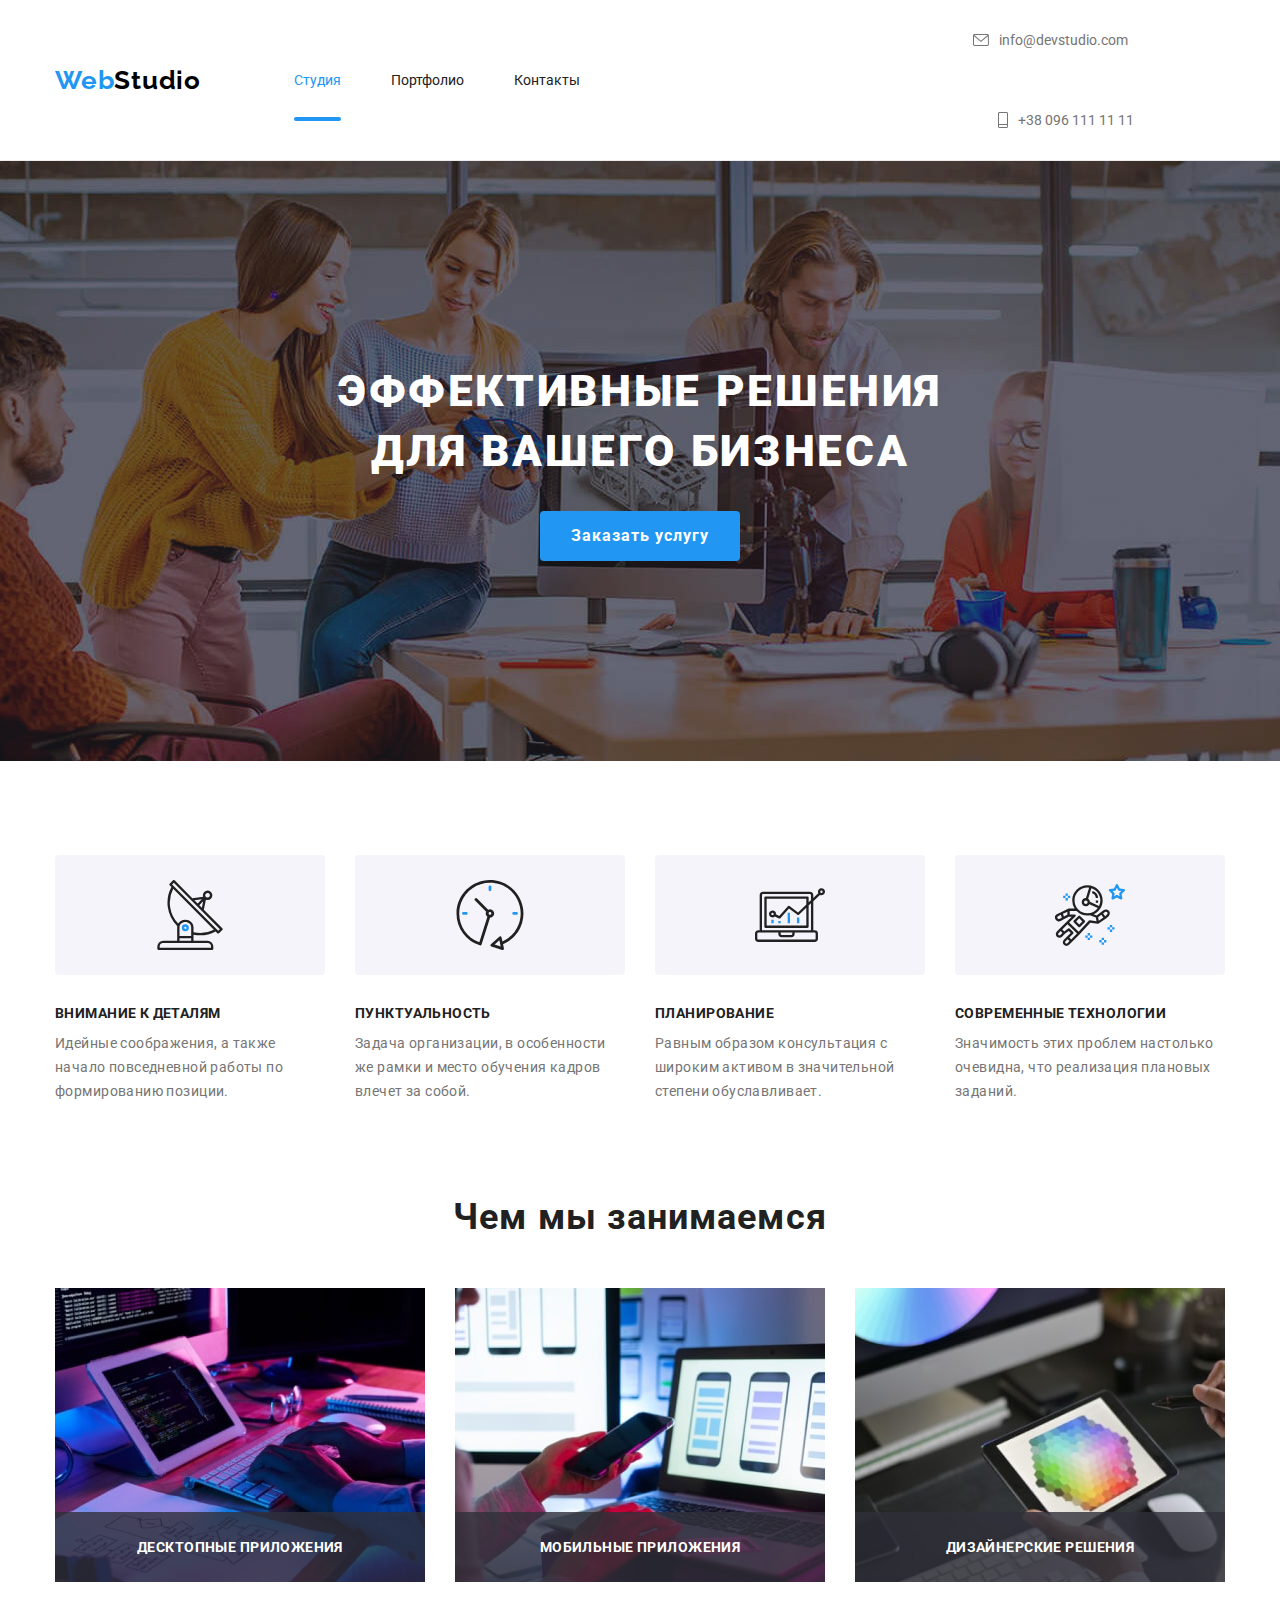
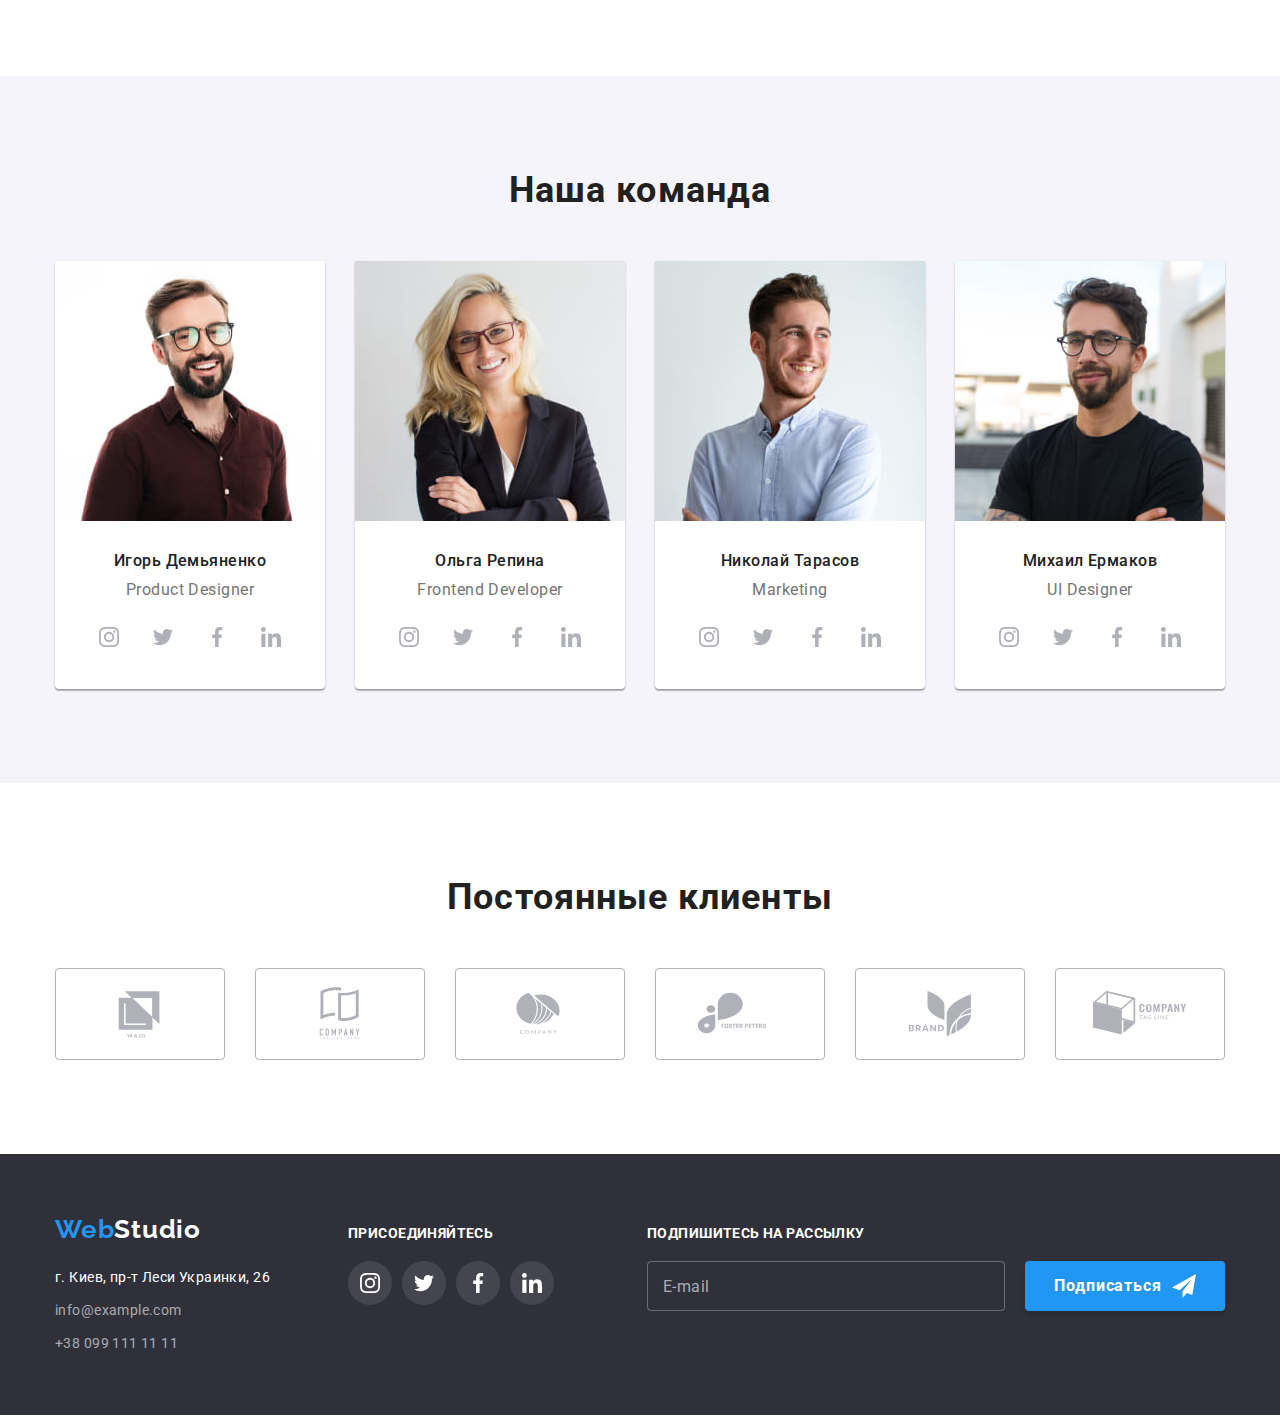
==== commit 6dc49ff8: "corrects bugs" ====
--- a/index.html
+++ b/index.html
@@ -1,581 +1,642 @@
 <!DOCTYPE html>
 <html lang="ru">
-   <head>
-      <meta charset="UTF-8" />
-      <meta http-equiv="X-UA-Compatible" content="IE=edge" />
-      <meta name="viewport" content="width=device-width, initial-scale=1.0" />
-      <meta name="description" content="HW8" />
-      <link rel="preconnect" href="https://fonts.googleapis.com" />
-      <link rel="preconnect" href="https://fonts.gstatic.com" crossorigin />
-      <link
-         rel="stylesheet"
-         href="https://fonts.googleapis.com/css2?family=Raleway:wght@700&family=Roboto:wght@400;500;700;900&display=swap"
-      />
-      <link
-         rel="stylesheet"
-         href="https://cdnjs.cloudflare.com/ajax/libs/modern-normalize/1.1.0/modern-normalize.min.css"
-      />
-      <link rel="stylesheet" href="./css/main.min.css" />
-      <title>Студия</title>
-   </head>
-
-   <body>
-      <header class="header">
-         <div class="container">
-            <a href="./index.html" class="logo">
-               <span class="logo__first-part">Web</span>
-               <span class="logo__second-part--header">Studio</span>
-            </a>
-
-            <nav class="nav">
-               <button type="button" class="menu__btn" aria-expanded="false" aria-controls="menu-container">
-                  <svg width="40" height="40" aria-label="Переключатель мобильного меню">
-                     <use class="icon-menu-open" href="images/icons.svg#icon-menu-open"></use>
-                     <use class="icon-menu-close" href="images/icons.svg#icon-menu-close"></use>
+  <head>
+    <meta charset="UTF-8" />
+    <meta http-equiv="X-UA-Compatible" content="IE=edge" />
+    <meta name="viewport" content="width=device-width, initial-scale=1.0" />
+    <meta name="description" content="HW8" />
+    <link rel="preconnect" href="https://fonts.googleapis.com" />
+    <link rel="preconnect" href="https://fonts.gstatic.com" crossorigin />
+    <link
+      rel="stylesheet"
+      href="https://fonts.googleapis.com/css2?family=Raleway:wght@700&family=Roboto:wght@400;500;700;900&display=swap"
+    />
+    <link
+      rel="stylesheet"
+      href="https://cdnjs.cloudflare.com/ajax/libs/modern-normalize/1.1.0/modern-normalize.min.css"
+    />
+    <link rel="stylesheet" href="./css/main.min.css" />
+    <title>Студия</title>
+  </head>
+
+  <body class="body">
+    <header class="header">
+      <div class="container">
+        <a href="./index.html" class="logo">
+          <span class="logo__first-part">Web</span>
+          <span class="logo__second-part--header">Studio</span>
+        </a>
+
+        <nav class="nav">
+          <button type="button" class="menu__btn" aria-expanded="false" aria-controls="menu">
+            <svg width="40" height="40" aria-label="Переключатель мобильного меню">
+              <use class="icon-menu-open" href="images/icons.svg#icon-menu-open"></use>
+              <use class="icon-menu-close" href="images/icons.svg#icon-menu-close"></use>
+            </svg>
+          </button>
+
+          <div class="menu" id="menu">
+            <ul class="nav-pages__list">
+              <li class="nav__item">
+                <a href="./index.html" class="nav__link current">Студия</a>
+              </li>
+              <li class="nav__item">
+                <a href="./portfolio.html" class="nav__link">Портфолио</a>
+              </li>
+              <li class="nav__item">
+                <a href="#" class="nav__link">Контакты</a>
+              </li>
+            </ul>
+
+            <ul class="nav-address__list">
+              <li class="nav-address__item">
+                <a href="mailto:info@devstudio.com" class="nav-address__email">
+                  <svg class="nav-address__icon--envelope" width="16" height="12">
+                    <use href="images/icons.svg#icon-envelope"></use>
                   </svg>
-               </button>
-
-               <div class="menu-container" id="menu-container">
-                  <ul class="nav__list">
-                     <li class="nav__item">
-                        <a href="./index.html" class="nav__link current">Студия</a>
-                     </li>
-                     <li class="nav__item">
-                        <a href="./portfolio.html" class="nav__link">Портфолио</a>
-                     </li>
-                     <li class="nav__item">
-                        <a href="#" class="nav__link">Контакты</a>
-                     </li>
-                  </ul>
-
-                  <div class="header-address">
-                     <ul class="header-address__list">
-                        <li class="header-address__item">
-                           <a href="mailto:info@devstudio.com" class="header-address__email">
-                              <svg class="header-address__icon--envelope" width="16" height="12">
-                                 <use href="images/icons.svg#icon-envelope"></use>
-                              </svg>
-                              info@devstudio.com
-                           </a>
-                        </li>
-                        <li class="header-address__item">
-                           <a href="tel:+380961111111" class="header-address__phone">
-                              <svg class="header-address__icon--phone" width="10" height="16">
-                                 <use href="images/icons.svg#icon-phone"></use>
-                              </svg>
-                              +38 096 111 11 11
-                           </a>
-                        </li>
-                     </ul>
-                  </div>
-               </div>
-            </nav>
-         </div>
-      </header>
-
-      <main>
-         <section class="hero">
-            <div class="container">
-               <h1 class="hero__title">Эффективные решения<br />для вашего бизнеса</h1>
-               <button type="button" class="hero__btn" data-modal-open>Заказать услугу</button>
-            </div>
-         </section>
-
-         <section class="advantages">
-            <div class="container">
-               <h2 class="visually-hidden">Наши преимущества</h2>
-               <ul class="advantages__list">
-                  <li class="advantages__item">
-                     <div class="advantages__icon">
-                        <svg class="advantages__icon--antenna" width="70" height="70">
-                           <use href="./images/icons.svg#icon-antenna"></use>
-                        </svg>
-                     </div>
-                     <h3 class="advantages__title">Внимание к деталям</h3>
-                     <p class="advantages__text">
-                        Идейные соображения, а также начало повседневной работы по формированию позиции.
-                     </p>
-                  </li>
-                  <li class="advantages__item">
-                     <div class="advantages__icon">
-                        <svg class="advantages__icon--clock" width="70" height="70">
-                           <use href="./images/icons.svg#icon-clock"></use>
-                        </svg>
-                     </div>
-                     <h3 class="advantages__title">Пунктуальность</h3>
-                     <p class="advantages__text">
-                        Задача организации, в особенности же рамки и место обучения кадров влечет за собой.
-                     </p>
-                  </li>
-                  <li class="advantages__item">
-                     <div class="advantages__icon">
-                        <svg class="advantages__icon--diagram" width="70" height="70">
-                           <use href="./images/icons.svg#icon-diagram"></use>
-                        </svg>
-                     </div>
-                     <h3 class="advantages__title">Планирование</h3>
-                     <p class="advantages__text">
-                        Равным образом консультация с широким активом в значительной степени обуславливает.
-                     </p>
-                  </li>
-                  <li class="advantages__item">
-                     <div class="advantages__icon">
-                        <svg class="advantages__icon--astronaut" width="70" height="70">
-                           <use href="./images/icons.svg#icon-astronaut"></use>
-                        </svg>
-                     </div>
-                     <h3 class="advantages__title">Современные технологии</h3>
-                     <p class="advantages__text">
-                        Значимость этих проблем настолько очевидна, что реализация плановых заданий.
-                     </p>
-                  </li>
-               </ul>
-            </div>
-         </section>
-
-         <section class="works">
-            <div class="container">
-               <h2 class="works__title">Чем мы занимаемся</h2>
-               <ul class="works__list">
-                  <li class="works__item">
-                     <div class="works__wrapper">
-                        <picture>
-                           <source srcset="./images/pc/work-1-pc-1x.jpg 1x, ./images/pc/work-1-pc-2x.jpg 2x" />
-                           <img src="./images/pc/work-1-pc-1x.jpg" alt="Программист верстает макет сайта" />
-                        </picture>
-                        <p class="works__text">Десктопные приложения</p>
-                     </div>
-                  </li>
-                  <li class="works__item">
-                     <div class="works__wrapper">
-                        <picture>
-                           <source srcset="./images/pc/work-2-pc-1x.jpg 1x, ./images/pc/work-2-pc-2x.jpg 2x" />
-                           <img src="./images/pc/work-2-pc-1x.jpg" alt="Тестировщик проверяет мультиплатформенность" />
-                        </picture>
-                        <p class="works__text">Мобильные приложения</p>
-                     </div>
-                  </li>
-                  <li class="works__item">
-                     <div class="works__wrapper">
-                        <picture>
-                           <source srcset="./images/pc/work-3-pc-1x.jpg 1x, ./images/pc/work-3-pc-2x.jpg 2x" />
-                           <img src="./images/pc/work-3-pc-1x.jpg" alt="Дизайнер подбирает цвет" />
-                        </picture>
-                        <p class="works__text">Дизайнерские решения</p>
-                     </div>
-                  </li>
-               </ul>
-            </div>
-         </section>
-
-         <section class="team">
-            <div class="container">
-               <h2 class="team__title">Наша команда</h2>
-               <ul class="team__list">
-                  <li class="team__card card">
-                     <picture>
-                        <source
-                           srcset="./images/pc/employee-1-pc-1x.jpg 1x, ./images/pc/employee-1-pc-2x.jpg 2x"
-                           media="(min-width:1200px)"
-                        />
-                        <source
-                           srcset="./images/tab/employee-1-tab-1x.jpg 1x, ./images/tab/employee-1-tab-2x.jpg 2x"
-                           media="(min-width:768px)"
-                        />
-                        <source srcset="./images/mob/employee-1-mob-1x.jpg 1x, ./images/mob/employee-1-mob-2x.jpg 2x" />
-                        <img src="./images/mob/employee-1-mob-1x.jpg" alt="Сотрудник 1" />
-                     </picture>
-                     <div class="card__description">
-                        <h3 class="card__title">Игорь Демьяненко</h3>
-                        <p class="card__text">Product Designer</p>
-                        <ul class="social">
-                           <li class="social__item">
-                              <a href="https://www.instagram.com/" class="social__link">
-                                 <svg class="social__icon" width="20" height="20">
-                                    <use href="./images/icons.svg#icon-instagram"></use>
-                                 </svg>
-                              </a>
-                           </li>
-
-                           <li class="social__item">
-                              <a href="https://twitter.com/" class="social__link">
-                                 <svg class="social__icon" width="20" height="20">
-                                    <use href="./images/icons.svg#icon-twitter"></use>
-                                 </svg>
-                              </a>
-                           </li>
-
-                           <li class="social__item">
-                              <a href="https://www.facebook.com/" class="social__link">
-                                 <svg class="social__icon" width="20" height="20">
-                                    <use href="./images/icons.svg#icon-facebook"></use>
-                                 </svg>
-                              </a>
-                           </li>
-
-                           <li class="social__item">
-                              <a href="https://www.linkedin.com/" class="social__link">
-                                 <svg class="social__icon" width="20" height="20">
-                                    <use href="./images/icons.svg#icon-linkedin"></use>
-                                 </svg>
-                              </a>
-                           </li>
-                        </ul>
-                     </div>
-                  </li>
-
-                  <li class="team__card card">
-                     <picture>
-                        <source
-                           srcset="./images/pc/employee-2-pc-1x.jpg 1x, ./images/pc/employee-2-pc-2x.jpg 2x"
-                           media="(min-width:1200px)"
-                        />
-                        <source
-                           srcset="./images/tab/employee-2-tab-1x.jpg 1x, ./images/tab/employee-2-tab-2x.jpg 2x"
-                           media="(min-width:768px)"
-                        />
-                        <source srcset="./images/mob/employee-2-mob-1x.jpg 1x, ./images/mob/employee-2-mob-2x.jpg 2x" />
-                        <img src="./images/mob/employee-2-mob-1x.jpg" alt="Сотрудник 2" />
-                     </picture>
-                     <div class="card__description">
-                        <h3 class="card__title">Ольга Репина</h3>
-                        <p class="card__text">Frontend Developer</p>
-                        <ul class="social">
-                           <li class="social__item">
-                              <a href="https://www.instagram.com/" class="social__link">
-                                 <svg class="social__icon" width="20" height="20">
-                                    <use href="./images/icons.svg#icon-instagram"></use>
-                                 </svg>
-                              </a>
-                           </li>
-
-                           <li class="social__item">
-                              <a href="https://twitter.com/" class="social__link">
-                                 <svg class="social__icon" width="20" height="20">
-                                    <use href="./images/icons.svg#icon-twitter"></use>
-                                 </svg>
-                              </a>
-                           </li>
-
-                           <li class="social__item">
-                              <a href="https://www.facebook.com/" class="social__link">
-                                 <svg class="social__icon" width="20" height="20">
-                                    <use href="./images/icons.svg#icon-facebook"></use>
-                                 </svg>
-                              </a>
-                           </li>
-
-                           <li class="social__item">
-                              <a href="https://www.linkedin.com/" class="social__link">
-                                 <svg class="social__icon" width="20" height="20">
-                                    <use href="./images/icons.svg#icon-linkedin"></use>
-                                 </svg>
-                              </a>
-                           </li>
-                        </ul>
-                     </div>
-                  </li>
-
-                  <li class="team__card card">
-                     <picture>
-                        <source
-                           srcset="./images/pc/employee-3-pc-1x.jpg 1x, ./images/pc/employee-3-pc-2x.jpg 2x"
-                           media="(min-width:1200px)"
-                        />
-                        <source
-                           srcset="./images/tab/employee-3-tab-1x.jpg 1x, ./images/tab/employee-3-tab-2x.jpg 2x"
-                           media="(min-width:768px)"
-                        />
-                        <source srcset="./images/mob/employee-3-mob-1x.jpg 1x, ./images/mob/employee-3-mob-2x.jpg 2x" />
-                        <img src="./images/mob/employee-3-mob-1x.jpg" alt="Сотрудник 3" />
-                     </picture>
-                     <div class="card__description">
-                        <h3 class="card__title">Николай Тарасов</h3>
-                        <p class="card__text">Marketing</p>
-                        <ul class="social">
-                           <li class="social__item">
-                              <a href="https://www.instagram.com/" class="social__link"
-                                 ><svg class="social__icon" width="20" height="20">
-                                    <use href="./images/icons.svg#icon-instagram"></use>
-                                 </svg>
-                              </a>
-                           </li>
-
-                           <li class="social__item">
-                              <a href="https://twitter.com/" class="social__link">
-                                 <svg class="social__icon" width="20" height="20">
-                                    <use href="./images/icons.svg#icon-twitter"></use>
-                                 </svg>
-                              </a>
-                           </li>
-
-                           <li class="social__item">
-                              <a href="https://www.facebook.com/" class="social__link">
-                                 <svg class="social__icon" width="20" height="20">
-                                    <use href="./images/icons.svg#icon-facebook"></use>
-                                 </svg>
-                              </a>
-                           </li>
-
-                           <li class="social__item">
-                              <a href="https://www.linkedin.com/" class="social__link">
-                                 <svg class="social__icon" width="20" height="20">
-                                    <use href="./images/icons.svg#icon-linkedin"></use>
-                                 </svg>
-                              </a>
-                           </li>
-                        </ul>
-                     </div>
-                  </li>
-
-                  <li class="team__card card">
-                     <picture>
-                        <source
-                           srcset="./images/pc/employee-4-pc-1x.jpg 1x, ./images/pc/employee-4-pc-2x.jpg 2x"
-                           media="(min-width:1200px)"
-                        />
-                        <source
-                           srcset="./images/tab/employee-4-tab-1x.jpg 1x, ./images/tab/employee-4-tab-2x.jpg 2x"
-                           media="(min-width:768px)"
-                        />
-                        <source srcset="./images/mob/employee-4-mob-1x.jpg 1x, ./images/mob/employee-4-mob-2x.jpg 2x" />
-                        <img src="./images/mob/employee-4-mob-1x.jpg" alt="Сотрудник 4" />
-                     </picture>
-                     <div class="card__description">
-                        <h3 class="card__title">Михаил Ермаков</h3>
-                        <p class="card__text">UI Designer</p>
-                        <ul class="social">
-                           <li class="social__item">
-                              <a href="https://www.instagram.com/" class="social__link"
-                                 ><svg class="social__icon" width="20" height="20">
-                                    <use href="./images/icons.svg#icon-instagram"></use>
-                                 </svg>
-                              </a>
-                           </li>
-
-                           <li class="social__item">
-                              <a href="https://twitter.com/" class="social__link">
-                                 <svg class="social__icon" width="20" height="20">
-                                    <use href="./images/icons.svg#icon-twitter"></use>
-                                 </svg>
-                              </a>
-                           </li>
-
-                           <li class="social__item">
-                              <a href="https://www.facebook.com/" class="social__link">
-                                 <svg class="social__icon" width="20" height="20">
-                                    <use href="./images/icons.svg#icon-facebook"></use>
-                                 </svg>
-                              </a>
-                           </li>
-
-                           <li class="social__item">
-                              <a href="https://www.linkedin.com/" class="social__link">
-                                 <svg class="social__icon" width="20" height="20">
-                                    <use href="./images/icons.svg#icon-linkedin"></use>
-                                 </svg>
-                              </a>
-                           </li>
-                        </ul>
-                     </div>
-                  </li>
-               </ul>
-            </div>
-         </section>
-
-         <section class="clients">
-            <div class="container">
-               <h2 class="clients__title">Постоянные клиенты</h2>
-               <ul class="clients__list">
-                  <li class="clients__item">
-                     <a href="" class="clients__link">
-                        <svg class="clients__icon" width="106" height="60">
-                           <use href="images/icons.svg#icon-Logo-1"></use>
-                        </svg>
-                     </a>
-                  </li>
-                  <li class="clients__item">
-                     <a href="" class="clients__link">
-                        <svg class="clients__icon" width="106" height="60">
-                           <use href="images/icons.svg#icon-Logo-2"></use>
-                        </svg>
-                     </a>
-                  </li>
-                  <li class="clients__item">
-                     <a href="" class="clients__link">
-                        <svg class="clients__icon" width="106" height="60">
-                           <use href="images/icons.svg#icon-Logo-3"></use>
-                        </svg>
-                     </a>
-                  </li>
-                  <li class="clients__item">
-                     <a href="" class="clients__link">
-                        <svg class="clients__icon" width="106" height="60">
-                           <use href="images/icons.svg#icon-Logo-4"></use>
-                        </svg>
-                     </a>
-                  </li>
-                  <li class="clients__item">
-                     <a href="" class="clients__link">
-                        <svg class="clients__icon" width="106" height="60">
-                           <use href="images/icons.svg#icon-Logo-5"></use>
-                        </svg>
-                     </a>
-                  </li>
-                  <li class="clients__item">
-                     <a href="" class="clients__link">
-                        <svg class="clients__icon" width="106" height="60">
-                           <use href="images/icons.svg#icon-Logo-6"></use>
-                        </svg>
-                     </a>
-                  </li>
-               </ul>
-            </div>
-         </section>
-      </main>
-
-      <footer class="footer">
-         <div class="container">
-            <div class="footer-address__container">
-               <a href="./index.html" class="logo">
-                  <span class="logo__first-part">Web</span>
-                  <span class="logo__second-part--footer">Studio</span>
-               </a>
-
-               <address class="footer-address">
-                  <ul class="footer-address__list">
-                     <li class="footer-address__item">
-                        <a
-                           href="https://goo.gl/maps/oRimaYfx6mKXGupH7"
-                           target="_blank"
-                           class="footer-address__link--geo"
-                        >
-                           г. Киев, пр-т Леси Украинки, 26
-                        </a>
-                     </li>
-                     <li class="footer-address__item">
-                        <a href="mailto:info@example.com" class="footer-address__link--email"> info@example.com </a>
-                     </li>
-                     <li class="footer-address__item">
-                        <a href="tel:+380991111111" class="footer-address__link--phone"> +38 099 111 11 11 </a>
-                     </li>
-                  </ul>
-               </address>
-            </div>
-
-            <div class="footer-social__container">
-               <h2 class="footer-social__title">Присоединяйтесь</h2>
-               <ul class="footer-social__list">
-                  <li class="footer-social__item">
-                     <a href="https://www.instagram.com/" class="footer-social__link"
-                        ><svg class="footer-social__icon" width="20" height="20">
-                           <use href="./images/icons.svg#icon-instagram"></use>
-                        </svg>
-                     </a>
-                  </li>
-
-                  <li class="footer-social__item">
-                     <a href="https://twitter.com/" class="footer-social__link">
-                        <svg class="footer-social__icon" width="20" height="20">
-                           <use href="./images/icons.svg#icon-twitter"></use>
-                        </svg>
-                     </a>
-                  </li>
-
-                  <li class="footer-social__item">
-                     <a href="https://www.facebook.com/" class="footer-social__link"
-                        ><svg class="footer-social__icon" width="20" height="20">
-                           <use href="./images/icons.svg#icon-facebook"></use>
-                        </svg>
-                     </a>
-                  </li>
-
-                  <li class="footer-social__item">
-                     <a href="https://www.linkedin.com/" class="footer-social__link">
-                        <svg class="footer-social__icon" width="20" height="20">
-                           <use href="./images/icons.svg#icon-linkedin"></use>
-                        </svg>
-                     </a>
-                  </li>
-               </ul>
-            </div>
-
-            <div class="footer-form__container">
-               <h2 class="footer-form__title">Подпишитесь на рассылку</h2>
-               <form name="footer-form" class="footer-form">
-                  <label class="footer-form__label">
-                     <input type="email" name="email" placeholder="E-mail" class="footer-form__input" />
-                  </label>
-                  <button type="submit" class="footer-form__btn">
-                     Подписаться
-                     <svg class="footer-form__icon" width="24" height="24">
-                        <use href="./images/icons.svg#icon-send"></use>
-                     </svg>
-                  </button>
-               </form>
-            </div>
-         </div>
-      </footer>
-
-      <div class="backdrop is-hidden" data-modal>
-         <div class="modal">
-            <h2 class="modal__title">Оставьте свои данные, мы вам перезвоним</h2>
-            <form name="modal-form" class="modal__form form">
-               <label class="form__label"
-                  >Имя
-                  <span class="form__wrapper">
-                     <input type="text" name="name" class="form__input" placeholder=" " />
-                     <svg class="form__icon" width="18" height="18">
-                        <use href="./images/icons.svg#icon-form-person"></use>
-                     </svg>
-                  </span>
-               </label>
-
-               <label class="form__label"
-                  >Телефон
-                  <span class="form__wrapper">
-                     <input type="tel" name="telephone" class="form__input" placeholder=" " />
-                     <svg class="form__icon" width="18" height="18">
-                        <use href="./images/icons.svg#icon-form-phone"></use>
-                     </svg>
-                  </span>
-               </label>
-
-               <label class="form__label"
-                  >Почта
-                  <span class="form__wrapper">
-                     <input type="email" name="email" class="form__input" placeholder=" " />
-                     <svg class="form__icon" width="18" height="18">
-                        <use href="./images/icons.svg#icon-form-email"></use>
-                     </svg>
-                  </span>
-               </label>
-
-               <label class="form__textarea-label"
-                  >Комментарий
-                  <textarea name="comment" class="form__textarea" placeholder="Введите текст"></textarea>
-               </label>
-
-               <label class="form__checkbox-label">
-                  <input type="checkbox" name="checkbox" class="form__checkbox visually-hidden" />
-                  <svg class="form__checkbox-icon" width="16" height="15">
-                     <use href="./images/icons.svg#icon-form-check"></use>
+                  info@devstudio.com
+                </a>
+              </li>
+              <li class="nav-address__item">
+                <a href="tel:+380961111111" class="nav-address__phone">
+                  <svg class="nav-address__icon--phone" width="10" height="16">
+                    <use href="images/icons.svg#icon-phone"></use>
                   </svg>
-                  Соглашаюсь с рассылкой и принимаю
-                  <a href="#" class="form__contract-link">Условия договора</a>
-               </label>
-
-               <button type="submit" class="form__btn">Отправить</button>
-            </form>
-
-            <button type="button" class="modal__btn--close" data-modal-close>
-               <svg class="modal__icon--vector" width="11" height="11">
-                  <use href="./images/icons.svg#icon-vector"></use>
-               </svg>
+                  +38 096 111 11 11
+                </a>
+              </li>
+            </ul>
+
+            <ul class="nav-social__list">
+              <li class="nav-social__item">
+                <a href="https://www.instagram.com/" class="nav-social__link">Instagram</a>
+              </li>
+
+              <li class="nav-social__item">
+                <a href="https://twitter.com/" class="nav-social__link">Twitter</a>
+              </li>
+
+              <li class="nav-social__item">
+                <a href="https://www.facebook.com/" class="nav-social__link">Facebook</a>
+              </li>
+
+              <li class="nav-social__item">
+                <a href="https://www.linkedin.com/" class="nav-social__link">LinkedIn</a>
+              </li>
+            </ul>
+          </div>
+        </nav>
+      </div>
+    </header>
+
+    <main>
+      <section class="hero">
+        <div class="container">
+          <h1 class="hero__title">Эффективные решения<br />для вашего бизнеса</h1>
+          <button type="button" class="hero__btn" data-modal-open>Заказать услугу</button>
+        </div>
+      </section>
+
+      <section class="advantages">
+        <div class="container">
+          <h2 class="visually-hidden">Наши преимущества</h2>
+          <ul class="advantages__list">
+            <li class="advantages__item">
+              <div class="advantages__icon">
+                <svg class="advantages__icon--antenna" width="70" height="70">
+                  <use href="./images/icons.svg#icon-antenna"></use>
+                </svg>
+              </div>
+              <h3 class="advantages__title">Внимание к деталям</h3>
+              <p class="advantages__text">
+                Идейные соображения, а также начало повседневной работы по формированию позиции.
+              </p>
+            </li>
+            <li class="advantages__item">
+              <div class="advantages__icon">
+                <svg class="advantages__icon--clock" width="70" height="70">
+                  <use href="./images/icons.svg#icon-clock"></use>
+                </svg>
+              </div>
+              <h3 class="advantages__title">Пунктуальность</h3>
+              <p class="advantages__text">
+                Задача организации, в особенности же рамки и место обучения кадров влечет за собой.
+              </p>
+            </li>
+            <li class="advantages__item">
+              <div class="advantages__icon">
+                <svg class="advantages__icon--diagram" width="70" height="70">
+                  <use href="./images/icons.svg#icon-diagram"></use>
+                </svg>
+              </div>
+              <h3 class="advantages__title">Планирование</h3>
+              <p class="advantages__text">
+                Равным образом консультация с широким активом в значительной степени обуславливает.
+              </p>
+            </li>
+            <li class="advantages__item">
+              <div class="advantages__icon">
+                <svg class="advantages__icon--astronaut" width="70" height="70">
+                  <use href="./images/icons.svg#icon-astronaut"></use>
+                </svg>
+              </div>
+              <h3 class="advantages__title">Современные технологии</h3>
+              <p class="advantages__text">
+                Значимость этих проблем настолько очевидна, что реализация плановых заданий.
+              </p>
+            </li>
+          </ul>
+        </div>
+      </section>
+
+      <section class="works">
+        <div class="container">
+          <h2 class="works__title">Чем мы занимаемся</h2>
+          <ul class="works__list">
+            <li class="works__item">
+              <div class="works__wrapper">
+                <picture>
+                  <source
+                    srcset="./images/pc/work-1-pc-1x.jpg 1x, ./images/pc/work-1-pc-2x.jpg 2x"
+                  />
+                  <img src="./images/pc/work-1-pc-1x.jpg" alt="Программист верстает макет сайта" />
+                </picture>
+                <p class="works__text">Десктопные приложения</p>
+              </div>
+            </li>
+            <li class="works__item">
+              <div class="works__wrapper">
+                <picture>
+                  <source
+                    srcset="./images/pc/work-2-pc-1x.jpg 1x, ./images/pc/work-2-pc-2x.jpg 2x"
+                  />
+                  <img
+                    src="./images/pc/work-2-pc-1x.jpg"
+                    alt="Тестировщик проверяет мультиплатформенность"
+                  />
+                </picture>
+                <p class="works__text">Мобильные приложения</p>
+              </div>
+            </li>
+            <li class="works__item">
+              <div class="works__wrapper">
+                <picture>
+                  <source
+                    srcset="./images/pc/work-3-pc-1x.jpg 1x, ./images/pc/work-3-pc-2x.jpg 2x"
+                  />
+                  <img src="./images/pc/work-3-pc-1x.jpg" alt="Дизайнер подбирает цвет" />
+                </picture>
+                <p class="works__text">Дизайнерские решения</p>
+              </div>
+            </li>
+          </ul>
+        </div>
+      </section>
+
+      <section class="team">
+        <div class="container">
+          <h2 class="team__title">Наша команда</h2>
+          <ul class="team__list">
+            <li class="team__card card">
+              <picture>
+                <source
+                  srcset="./images/pc/employee-1-pc-1x.jpg 1x, ./images/pc/employee-1-pc-2x.jpg 2x"
+                  media="(min-width:1200px)"
+                />
+                <source
+                  srcset="
+                    ./images/tab/employee-1-tab-1x.jpg 1x,
+                    ./images/tab/employee-1-tab-2x.jpg 2x
+                  "
+                  media="(min-width:768px)"
+                />
+                <source
+                  srcset="
+                    ./images/mob/employee-1-mob-1x.jpg 1x,
+                    ./images/mob/employee-1-mob-2x.jpg 2x
+                  "
+                />
+                <img src="./images/mob/employee-1-mob-1x.jpg" alt="Сотрудник 1" />
+              </picture>
+              <div class="card__description">
+                <h3 class="card__title">Игорь Демьяненко</h3>
+                <p class="card__text">Product Designer</p>
+                <ul class="social">
+                  <li class="social__item">
+                    <a href="https://www.instagram.com/" class="social__link">
+                      <svg class="social__icon" width="20" height="20">
+                        <use href="./images/icons.svg#icon-instagram"></use>
+                      </svg>
+                    </a>
+                  </li>
+
+                  <li class="social__item">
+                    <a href="https://twitter.com/" class="social__link">
+                      <svg class="social__icon" width="20" height="20">
+                        <use href="./images/icons.svg#icon-twitter"></use>
+                      </svg>
+                    </a>
+                  </li>
+
+                  <li class="social__item">
+                    <a href="https://www.facebook.com/" class="social__link">
+                      <svg class="social__icon" width="20" height="20">
+                        <use href="./images/icons.svg#icon-facebook"></use>
+                      </svg>
+                    </a>
+                  </li>
+
+                  <li class="social__item">
+                    <a href="https://www.linkedin.com/" class="social__link">
+                      <svg class="social__icon" width="20" height="20">
+                        <use href="./images/icons.svg#icon-linkedin"></use>
+                      </svg>
+                    </a>
+                  </li>
+                </ul>
+              </div>
+            </li>
+
+            <li class="team__card card">
+              <picture>
+                <source
+                  srcset="./images/pc/employee-2-pc-1x.jpg 1x, ./images/pc/employee-2-pc-2x.jpg 2x"
+                  media="(min-width:1200px)"
+                />
+                <source
+                  srcset="
+                    ./images/tab/employee-2-tab-1x.jpg 1x,
+                    ./images/tab/employee-2-tab-2x.jpg 2x
+                  "
+                  media="(min-width:768px)"
+                />
+                <source
+                  srcset="
+                    ./images/mob/employee-2-mob-1x.jpg 1x,
+                    ./images/mob/employee-2-mob-2x.jpg 2x
+                  "
+                />
+                <img src="./images/mob/employee-2-mob-1x.jpg" alt="Сотрудник 2" />
+              </picture>
+              <div class="card__description">
+                <h3 class="card__title">Ольга Репина</h3>
+                <p class="card__text">Frontend Developer</p>
+                <ul class="social">
+                  <li class="social__item">
+                    <a href="https://www.instagram.com/" class="social__link">
+                      <svg class="social__icon" width="20" height="20">
+                        <use href="./images/icons.svg#icon-instagram"></use>
+                      </svg>
+                    </a>
+                  </li>
+
+                  <li class="social__item">
+                    <a href="https://twitter.com/" class="social__link">
+                      <svg class="social__icon" width="20" height="20">
+                        <use href="./images/icons.svg#icon-twitter"></use>
+                      </svg>
+                    </a>
+                  </li>
+
+                  <li class="social__item">
+                    <a href="https://www.facebook.com/" class="social__link">
+                      <svg class="social__icon" width="20" height="20">
+                        <use href="./images/icons.svg#icon-facebook"></use>
+                      </svg>
+                    </a>
+                  </li>
+
+                  <li class="social__item">
+                    <a href="https://www.linkedin.com/" class="social__link">
+                      <svg class="social__icon" width="20" height="20">
+                        <use href="./images/icons.svg#icon-linkedin"></use>
+                      </svg>
+                    </a>
+                  </li>
+                </ul>
+              </div>
+            </li>
+
+            <li class="team__card card">
+              <picture>
+                <source
+                  srcset="./images/pc/employee-3-pc-1x.jpg 1x, ./images/pc/employee-3-pc-2x.jpg 2x"
+                  media="(min-width:1200px)"
+                />
+                <source
+                  srcset="
+                    ./images/tab/employee-3-tab-1x.jpg 1x,
+                    ./images/tab/employee-3-tab-2x.jpg 2x
+                  "
+                  media="(min-width:768px)"
+                />
+                <source
+                  srcset="
+                    ./images/mob/employee-3-mob-1x.jpg 1x,
+                    ./images/mob/employee-3-mob-2x.jpg 2x
+                  "
+                />
+                <img src="./images/mob/employee-3-mob-1x.jpg" alt="Сотрудник 3" />
+              </picture>
+              <div class="card__description">
+                <h3 class="card__title">Николай Тарасов</h3>
+                <p class="card__text">Marketing</p>
+                <ul class="social">
+                  <li class="social__item">
+                    <a href="https://www.instagram.com/" class="social__link"
+                      ><svg class="social__icon" width="20" height="20">
+                        <use href="./images/icons.svg#icon-instagram"></use>
+                      </svg>
+                    </a>
+                  </li>
+
+                  <li class="social__item">
+                    <a href="https://twitter.com/" class="social__link">
+                      <svg class="social__icon" width="20" height="20">
+                        <use href="./images/icons.svg#icon-twitter"></use>
+                      </svg>
+                    </a>
+                  </li>
+
+                  <li class="social__item">
+                    <a href="https://www.facebook.com/" class="social__link">
+                      <svg class="social__icon" width="20" height="20">
+                        <use href="./images/icons.svg#icon-facebook"></use>
+                      </svg>
+                    </a>
+                  </li>
+
+                  <li class="social__item">
+                    <a href="https://www.linkedin.com/" class="social__link">
+                      <svg class="social__icon" width="20" height="20">
+                        <use href="./images/icons.svg#icon-linkedin"></use>
+                      </svg>
+                    </a>
+                  </li>
+                </ul>
+              </div>
+            </li>
+
+            <li class="team__card card">
+              <picture>
+                <source
+                  srcset="./images/pc/employee-4-pc-1x.jpg 1x, ./images/pc/employee-4-pc-2x.jpg 2x"
+                  media="(min-width:1200px)"
+                />
+                <source
+                  srcset="
+                    ./images/tab/employee-4-tab-1x.jpg 1x,
+                    ./images/tab/employee-4-tab-2x.jpg 2x
+                  "
+                  media="(min-width:768px)"
+                />
+                <source
+                  srcset="
+                    ./images/mob/employee-4-mob-1x.jpg 1x,
+                    ./images/mob/employee-4-mob-2x.jpg 2x
+                  "
+                />
+                <img src="./images/mob/employee-4-mob-1x.jpg" alt="Сотрудник 4" />
+              </picture>
+              <div class="card__description">
+                <h3 class="card__title">Михаил Ермаков</h3>
+                <p class="card__text">UI Designer</p>
+                <ul class="social">
+                  <li class="social__item">
+                    <a href="https://www.instagram.com/" class="social__link"
+                      ><svg class="social__icon" width="20" height="20">
+                        <use href="./images/icons.svg#icon-instagram"></use>
+                      </svg>
+                    </a>
+                  </li>
+
+                  <li class="social__item">
+                    <a href="https://twitter.com/" class="social__link">
+                      <svg class="social__icon" width="20" height="20">
+                        <use href="./images/icons.svg#icon-twitter"></use>
+                      </svg>
+                    </a>
+                  </li>
+
+                  <li class="social__item">
+                    <a href="https://www.facebook.com/" class="social__link">
+                      <svg class="social__icon" width="20" height="20">
+                        <use href="./images/icons.svg#icon-facebook"></use>
+                      </svg>
+                    </a>
+                  </li>
+
+                  <li class="social__item">
+                    <a href="https://www.linkedin.com/" class="social__link">
+                      <svg class="social__icon" width="20" height="20">
+                        <use href="./images/icons.svg#icon-linkedin"></use>
+                      </svg>
+                    </a>
+                  </li>
+                </ul>
+              </div>
+            </li>
+          </ul>
+        </div>
+      </section>
+
+      <section class="clients">
+        <div class="container">
+          <h2 class="clients__title">Постоянные клиенты</h2>
+          <ul class="clients__list">
+            <li class="clients__item">
+              <a href="" class="clients__link">
+                <svg class="clients__icon" width="106" height="60">
+                  <use href="images/icons.svg#icon-Logo-1"></use>
+                </svg>
+              </a>
+            </li>
+            <li class="clients__item">
+              <a href="" class="clients__link">
+                <svg class="clients__icon" width="106" height="60">
+                  <use href="images/icons.svg#icon-Logo-2"></use>
+                </svg>
+              </a>
+            </li>
+            <li class="clients__item">
+              <a href="" class="clients__link">
+                <svg class="clients__icon" width="106" height="60">
+                  <use href="images/icons.svg#icon-Logo-3"></use>
+                </svg>
+              </a>
+            </li>
+            <li class="clients__item">
+              <a href="" class="clients__link">
+                <svg class="clients__icon" width="106" height="60">
+                  <use href="images/icons.svg#icon-Logo-4"></use>
+                </svg>
+              </a>
+            </li>
+            <li class="clients__item">
+              <a href="" class="clients__link">
+                <svg class="clients__icon" width="106" height="60">
+                  <use href="images/icons.svg#icon-Logo-5"></use>
+                </svg>
+              </a>
+            </li>
+            <li class="clients__item">
+              <a href="" class="clients__link">
+                <svg class="clients__icon" width="106" height="60">
+                  <use href="images/icons.svg#icon-Logo-6"></use>
+                </svg>
+              </a>
+            </li>
+          </ul>
+        </div>
+      </section>
+    </main>
+
+    <footer class="footer">
+      <div class="container">
+        <div class="footer-address__container">
+          <a href="./index.html" class="logo">
+            <span class="logo__first-part">Web</span>
+            <span class="logo__second-part--footer">Studio</span>
+          </a>
+
+          <address class="footer-address">
+            <ul class="footer-address__list">
+              <li class="footer-address__item">
+                <a
+                  href="https://goo.gl/maps/oRimaYfx6mKXGupH7"
+                  target="_blank"
+                  class="footer-address__link--geo"
+                >
+                  г. Киев, пр-т Леси Украинки, 26
+                </a>
+              </li>
+              <li class="footer-address__item">
+                <a href="mailto:info@example.com" class="footer-address__link--email">
+                  info@example.com
+                </a>
+              </li>
+              <li class="footer-address__item">
+                <a href="tel:+380991111111" class="footer-address__link--phone">
+                  +38 099 111 11 11
+                </a>
+              </li>
+            </ul>
+          </address>
+        </div>
+
+        <div class="footer-social__container">
+          <h2 class="footer-social__title">Присоединяйтесь</h2>
+          <ul class="footer-social__list">
+            <li class="footer-social__item">
+              <a href="https://www.instagram.com/" class="footer-social__link"
+                ><svg class="footer-social__icon" width="20" height="20">
+                  <use href="./images/icons.svg#icon-instagram"></use>
+                </svg>
+              </a>
+            </li>
+
+            <li class="footer-social__item">
+              <a href="https://twitter.com/" class="footer-social__link">
+                <svg class="footer-social__icon" width="20" height="20">
+                  <use href="./images/icons.svg#icon-twitter"></use>
+                </svg>
+              </a>
+            </li>
+
+            <li class="footer-social__item">
+              <a href="https://www.facebook.com/" class="footer-social__link"
+                ><svg class="footer-social__icon" width="20" height="20">
+                  <use href="./images/icons.svg#icon-facebook"></use>
+                </svg>
+              </a>
+            </li>
+
+            <li class="footer-social__item">
+              <a href="https://www.linkedin.com/" class="footer-social__link">
+                <svg class="footer-social__icon" width="20" height="20">
+                  <use href="./images/icons.svg#icon-linkedin"></use>
+                </svg>
+              </a>
+            </li>
+          </ul>
+        </div>
+
+        <div class="footer-form__container">
+          <h2 class="footer-form__title">Подпишитесь на рассылку</h2>
+          <form name="footer-form" class="footer-form">
+            <label class="footer-form__label">
+              <input type="email" name="email" placeholder="E-mail" class="footer-form__input" />
+            </label>
+            <button type="submit" class="footer-form__btn">
+              Подписаться
+              <svg class="footer-form__icon" width="24" height="24">
+                <use href="./images/icons.svg#icon-send"></use>
+              </svg>
             </button>
-         </div>
+          </form>
+        </div>
       </div>
-      <script src="./js/modal.js"></script>
-      <script src="./js/mobile-menu.js"></script>
-   </body>
+    </footer>
+
+    <div class="backdrop is-hidden" data-modal>
+      <div class="modal">
+        <h2 class="modal__title">Оставьте свои данные, мы вам перезвоним</h2>
+        <form name="modal-form" class="modal__form form">
+          <label class="form__label"
+            >Имя
+            <span class="form__wrapper">
+              <input type="text" name="name" class="form__input" placeholder=" " />
+              <svg class="form__icon" width="18" height="18">
+                <use href="./images/icons.svg#icon-form-person"></use>
+              </svg>
+            </span>
+          </label>
+
+          <label class="form__label"
+            >Телефон
+            <span class="form__wrapper">
+              <input type="tel" name="telephone" class="form__input" placeholder=" " />
+              <svg class="form__icon" width="18" height="18">
+                <use href="./images/icons.svg#icon-form-phone"></use>
+              </svg>
+            </span>
+          </label>
+
+          <label class="form__label"
+            >Почта
+            <span class="form__wrapper">
+              <input type="email" name="email" class="form__input" placeholder=" " />
+              <svg class="form__icon" width="18" height="18">
+                <use href="./images/icons.svg#icon-form-email"></use>
+              </svg>
+            </span>
+          </label>
+
+          <label class="form__textarea-label"
+            >Комментарий
+            <textarea name="comment" class="form__textarea" placeholder="Введите текст"></textarea>
+          </label>
+
+          <label class="form__checkbox-label">
+            <input type="checkbox" name="checkbox" class="form__checkbox visually-hidden" />
+            <svg class="form__checkbox-icon" width="16" height="15">
+              <use href="./images/icons.svg#icon-form-check"></use>
+            </svg>
+            Соглашаюсь с рассылкой и принимаю
+            <a href="#" class="form__contract-link">Условия договора</a>
+          </label>
+
+          <button type="submit" class="form__btn">Отправить</button>
+        </form>
+
+        <button type="button" class="modal__btn--close" data-modal-close>
+          <svg class="modal__icon--vector" width="11" height="11">
+            <use href="./images/icons.svg#icon-vector"></use>
+          </svg>
+        </button>
+      </div>
+    </div>
+    <script src="./js/modal.js"></script>
+    <script src="./js/mobile-menu.js"></script>
+  </body>
 </html>
--- a/css/main.min.css
+++ b/css/main.min.css
@@ -1 +1 @@
-:root{--main-text-color: #757575;--main-title-color: #212121;--nav-text-color: #212121;--active-color: #2196f3;--main-timing-function: cubic-bezier(0.4, 0, 0.2, 1)}.project__link,.footer-address__link--email,.footer-address__link--phone,.footer-address__link--geo,.header-address__email,.header-address__phone,.nav__link,.logo{text-decoration:none;font-style:normal;color:inherit}.visually-hidden{position:absolute;white-space:nowrap;width:1px;height:1px;overflow:hidden;border:0;padding:0;clip:rect(0 0 0 0);-webkit-clip-path:inset(50%);clip-path:inset(50%);margin:-1px}body{font-family:"Roboto",sans-serif;color:var(--main-text-color);margin-left:auto;margin-right:auto}h1,h2,h3,h4,h5,h6,p,ul{margin:0;padding:0}ul{list-style-type:none}button{font-family:inherit;padding:0}img{display:block;max-width:100%;height:auto}.container{width:100%;margin:0 auto;padding-left:15px;padding-right:15px}@media screen and (min-width: 480px){.container{width:480px}}@media screen and (min-width: 768px){.container{width:768px}}@media screen and (min-width: 1200px){.container{width:1200px}}.header{position:relative;border-bottom:#ececec solid 1px}.header .container{display:-webkit-box;display:-ms-flexbox;display:flex;-webkit-box-align:center;-ms-flex-align:center;align-items:center}@media screen and (max-width: 767px){.header .container{height:60px;-webkit-box-pack:justify;-ms-flex-pack:justify;justify-content:space-between}}.logo{display:-webkit-inline-box;display:-ms-inline-flexbox;display:inline-flex;font-family:"Raleway",sans-serif;font-weight:700;font-size:24px;line-height:1.1666666667;letter-spacing:.03em}@media screen and (min-width: 1200px){.logo{font-size:26px;line-height:1.1923076923}}.logo__first-part{color:#2196f3}.logo__second-part--header{color:#000}.logo__second-part--footer{color:#fff}@media screen and (min-width: 768px){.nav{margin-left:88px}}@media screen and (min-width: 1200px){.nav{margin-left:93px}}.nav__list{display:-webkit-box;display:-ms-flexbox;display:flex}.nav__item:not(:last-child){margin-right:50px}.nav__link{position:relative;display:block;padding-top:32px;padding-bottom:32px;font-weight:500;font-size:14px;line-height:1.1428571429;letter-spacing:.02em;color:var(--nav-text-color);-webkit-transition:color 250ms var(--main-timing-function);transition:color 250ms var(--main-timing-function)}.nav__link:hover,.nav__link:focus{color:var(--active-color)}.current{color:var(--active-color)}.current::after{content:"";position:absolute;bottom:-1px;display:block;width:100%;height:4px;border-radius:3px;background-color:var(--active-color)}@media screen and (min-width: 768px){.header-address{display:block;margin-left:auto}}@media screen and (min-width: 1200px){.header-address__list{display:-webkit-box;display:-ms-flexbox;display:flex;-ms-flex-wrap:wrap;flex-wrap:wrap}}@media screen and (max-width: 1199px){.header-address__item:not(:last-child){margin-bottom:10px}}@media screen and (min-width: 1200px){.header-address__item:not(:last-child){margin-right:30px}}.header-address__email,.header-address__phone{display:-webkit-box;display:-ms-flexbox;display:flex;-webkit-box-align:center;-ms-flex-align:center;align-items:center;font-weight:500;font-size:12px;line-height:1.1666666667;letter-spacing:.02em;color:var(--main-text-color);-webkit-transition:color 250ms var(--main-timing-function);transition:color 250ms var(--main-timing-function)}@media screen and (min-width: 1200px){.header-address__email,.header-address__phone{padding:32px 0 32px 0;font-size:14px;line-height:1.1428571429}}.header-address__email:hover,.header-address__email:focus,.header-address__email:hover,.header-address__email:focus,.header-address__phone:hover,.header-address__phone:focus,.header-address__phone:hover,.header-address__phone:focus{color:var(--active-color)}.header-address__icon--envelope{margin-right:10px;fill:currentColor}.header-address__icon--phone{margin-right:10px;fill:currentColor}.hero{display:-webkit-box;display:-ms-flexbox;display:flex;-webkit-box-align:center;-ms-flex-align:center;align-items:center;max-width:480px;height:400px;margin-left:auto;margin-right:auto;background-color:#2f303a;background-position:center;background-repeat:no-repeat;background-size:cover;background-image:-webkit-gradient(linear, left top, left bottom, from(rgba(47, 48, 58, 0.4)), to(rgba(47, 48, 58, 0.4))),url(../images/mob/hero-mob-1x.jpg);background-image:linear-gradient(rgba(47, 48, 58, 0.4), rgba(47, 48, 58, 0.4)),url(../images/mob/hero-mob-1x.jpg)}@media(min-device-pixel-ratio: 2),(-webkit-min-device-pixel-ratio: 2),(min-resolution: 192dpi),(min-resolution: 2dppx){.hero{background-image:-webkit-gradient(linear, left top, left bottom, from(rgba(47, 48, 58, 0.4)), to(rgba(47, 48, 58, 0.4))),url(../images/mob/hero-mob-2x.jpg);background-image:linear-gradient(rgba(47, 48, 58, 0.4), rgba(47, 48, 58, 0.4)),url(../images/mob/hero-mob-2x.jpg)}}@media screen and (min-width: 768px){.hero{max-width:768px;background-image:-webkit-gradient(linear, left top, left bottom, from(rgba(47, 48, 58, 0.4)), to(rgba(47, 48, 58, 0.4))),url(../images/tab/hero-tab-1x.jpg);background-image:linear-gradient(rgba(47, 48, 58, 0.4), rgba(47, 48, 58, 0.4)),url(../images/tab/hero-tab-1x.jpg)}}@media screen and (min-width: 768px)and (min-device-pixel-ratio: 2),screen and (min-width: 768px)and (-webkit-min-device-pixel-ratio: 2),screen and (min-width: 768px)and (min-resolution: 192dpi),screen and (min-width: 768px)and (min-resolution: 2dppx){.hero{background-image:-webkit-gradient(linear, left top, left bottom, from(rgba(47, 48, 58, 0.4)), to(rgba(47, 48, 58, 0.4))),url(../images/tab/hero-tab-2x.jpg);background-image:linear-gradient(rgba(47, 48, 58, 0.4), rgba(47, 48, 58, 0.4)),url(../images/tab/hero-tab-2x.jpg)}}@media screen and (min-width: 1200px){.hero{max-width:1600px;height:600px;background-image:-webkit-gradient(linear, left top, left bottom, from(rgba(47, 48, 58, 0.4)), to(rgba(47, 48, 58, 0.4))),url(../images/pc/hero-pc-1x.jpg);background-image:linear-gradient(rgba(47, 48, 58, 0.4), rgba(47, 48, 58, 0.4)),url(../images/pc/hero-pc-1x.jpg)}}@media screen and (min-width: 1200px)and (min-device-pixel-ratio: 2),screen and (min-width: 1200px)and (-webkit-min-device-pixel-ratio: 2),screen and (min-width: 1200px)and (min-resolution: 192dpi),screen and (min-width: 1200px)and (min-resolution: 2dppx){.hero{background-image:-webkit-gradient(linear, left top, left bottom, from(rgba(47, 48, 58, 0.4)), to(rgba(47, 48, 58, 0.4))),url(../images/pc/hero-pc-2x.jpg);background-image:linear-gradient(rgba(47, 48, 58, 0.4), rgba(47, 48, 58, 0.4)),url(../images/pc/hero-pc-2x.jpg)}}.hero .container{width:100%;display:-webkit-box;display:-ms-flexbox;display:flex;-webkit-box-orient:vertical;-webkit-box-direction:normal;-ms-flex-direction:column;flex-direction:column;-webkit-box-align:center;-ms-flex-align:center;align-items:center}.hero__title{text-align:center;font-size:26px;line-height:1.6153846154;font-weight:900;letter-spacing:.06em;text-transform:uppercase;color:#fff}@media screen and (min-width: 1200px){.hero__title{font-size:44px;line-height:1.3636363636}}.hero__btn{display:block;width:200px;height:50px;margin-top:30px;font-weight:700;font-size:16px;line-height:1.875;letter-spacing:.06em;color:#fff;background-color:#2196f3;border-radius:4px;border:unset;cursor:pointer}.hero__btn:hover,.hero__btn:focus{background-color:#188ce8;-webkit-transition:background-color 250ms var(--main-timing-function);transition:background-color 250ms var(--main-timing-function)}.advantages{padding-top:60px;padding-bottom:60px}@media screen and (min-width: 1200px){.advantages{padding-top:94px;padding-bottom:94px}}@media screen and (min-width: 768px){.advantages__list{display:-webkit-box;display:-ms-flexbox;display:flex;-ms-flex-wrap:wrap;flex-wrap:wrap}}.advantages__item:not(:last-child){margin-bottom:30px}@media screen and (min-width: 768px){.advantages__item{width:calc((100% - 30px)/2)}.advantages__item:nth-child(2n+1){margin-right:30px}.advantages__item:nth-last-child(-n+2){margin-bottom:0px}}@media screen and (min-width: 1200px){.advantages__item{width:calc((100% - 90px)/4)}.advantages__item:nth-last-child(-n+4){margin-bottom:0px}.advantages__item:not(:last-child){margin-right:30px}}.advantages__icon{display:-webkit-box;display:-ms-flexbox;display:flex;-webkit-box-align:center;-ms-flex-align:center;align-items:center;-webkit-box-pack:center;-ms-flex-pack:center;justify-content:center;height:120px;margin-bottom:30px;border-radius:4px;background-color:#f5f4fa}.advantages__title{margin-bottom:10px;text-align:center;font-weight:700;font-size:14px;line-height:1.1428571429;letter-spacing:.03em;text-transform:uppercase;color:var(--main-title-color)}@media screen and (min-width: 768px){.advantages__title{text-align:left}}.advantages__text{font-size:14px;line-height:1.7142857143;letter-spacing:.03em}.works{display:none;text-align:center;padding-bottom:94px}@media screen and (min-width: 1200px){.works{display:block}}.works__title{margin-bottom:50px;font-weight:700;font-size:36px;line-height:1.1388888889;letter-spacing:.03em;color:var(--main-title-color)}.works__list{display:-webkit-box;display:-ms-flexbox;display:flex}.works__item:not(:last-child){margin-right:30px}.works__wrapper{position:relative}.works__text{position:absolute;height:70px;bottom:0;display:-webkit-box;display:-ms-flexbox;display:flex;-webkit-box-align:center;-ms-flex-align:center;align-items:center;-webkit-box-pack:center;-ms-flex-pack:center;justify-content:center;width:100%;font-weight:700;font-size:14px;line-height:1.1428571429;text-align:center;letter-spacing:.03em;text-transform:uppercase;color:#fff;background-color:rgba(47,48,58,.8)}.team{padding-top:60px;padding-bottom:60px;text-align:center;background-color:#f5f4fa}@media screen and (min-width: 1200px){.team{padding-top:94px;padding-bottom:94px}}.team__title{font-weight:700;letter-spacing:.03em;color:var(--main-title-color);font-size:28px;line-height:1.1785714286}@media screen and (min-width: 768px){.team__title{font-size:36px;line-height:1.1388888889}}.team__list{margin-top:50px}@media screen and (min-width: 768px){.team__list{display:-webkit-box;display:-ms-flexbox;display:flex;-ms-flex-wrap:wrap;flex-wrap:wrap}}.team__card:not(:last-child){margin-bottom:30px}@media screen and (min-width: 768px){.team__card{width:calc((100% - 30px)/2)}.team__card:nth-child(2n+1){margin-right:30px}.team__card:nth-last-child(-n+2){margin-bottom:0px}}@media screen and (min-width: 1200px){.team__card{width:calc((100% - 90px)/4)}.team__card:nth-last-child(-n+4){margin-bottom:0px}.team__card:not(:last-child){margin-right:30px}}.card{background-color:#fff;-webkit-box-shadow:0px 1px 3px rgba(0,0,0,.12),0px 1px 1px rgba(0,0,0,.14),0px 2px 1px rgba(0,0,0,.2);box-shadow:0px 1px 3px rgba(0,0,0,.12),0px 1px 1px rgba(0,0,0,.14),0px 2px 1px rgba(0,0,0,.2);border-radius:0px 0px 4px 4px}.card__description{padding-top:30px;padding-bottom:24px}@media screen and (min-width: 1200px){.card__description{padding-bottom:30px}}.card__title{font-weight:500;font-size:16px;line-height:1.1875;letter-spacing:.03em;color:var(--main-title-color)}.card__text{margin-top:10px;font-size:16px;line-height:1.1875;letter-spacing:.03em}.social{display:-webkit-box;display:-ms-flexbox;display:flex;-webkit-box-pack:center;-ms-flex-pack:center;justify-content:center;margin-top:16px}.social__item:not(:last-child){margin-right:10px}.social__link{display:-webkit-box;display:-ms-flexbox;display:flex;-webkit-box-align:center;-ms-flex-align:center;align-items:center;-webkit-box-pack:center;-ms-flex-pack:center;justify-content:center;width:44px;height:44px;border-radius:50%;-webkit-transition:background-color 250ms var(--main-timing-function);transition:background-color 250ms var(--main-timing-function)}.social__link:hover,.social__link:focus{background-color:var(--active-color)}.social__icon{fill:#afb1b8;-webkit-transition:fill 250ms var(--main-timing-function);transition:fill 250ms var(--main-timing-function)}.social__link:hover .social__icon,.social__link:focus .social__icon{fill:#fff}.clients{padding-top:60px;padding-bottom:60px;text-align:center}@media screen and (min-width: 1200px){.clients{padding-top:94px;padding-bottom:94px}}.clients__title{font-weight:700;letter-spacing:.03em;color:var(--main-title-color);margin-bottom:50px;font-size:28px;line-height:1.1785714286}@media screen and (min-width: 768px){.clients__title{font-size:36px;line-height:1.1388888889}}.clients__list{display:-webkit-box;display:-ms-flexbox;display:flex;-ms-flex-wrap:wrap;flex-wrap:wrap;-webkit-box-pack:center;-ms-flex-pack:center;justify-content:center}.clients__item{width:calc((100% - 30px)/2);height:92px;margin-bottom:30px;margin-right:30px}@media screen and (max-width: 767px){.clients__item:nth-child(2n){margin-right:0px}.clients__item:nth-last-child(-n+2){margin-bottom:0px}}@media screen and (min-width: 768px)and (max-width: 1199px){.clients__item{width:calc((100% - 60px)/3)}.clients__item:nth-child(3n){margin-right:0px}.clients__item:nth-last-child(-n+3){margin-bottom:0px}}@media screen and (min-width: 1200px){.clients__item{width:calc((100% - 150px)/6)}.clients__item:nth-child(6n){margin-right:0px}.clients__item:nth-last-child(-n+6){margin-bottom:0px}}.clients__link{display:-webkit-box;display:-ms-flexbox;display:flex;-webkit-box-align:center;-ms-flex-align:center;align-items:center;-webkit-box-pack:center;-ms-flex-pack:center;justify-content:center;width:100%;height:100%;border:1px solid #afb1b8;border-radius:4px;-webkit-transition:border-color 250ms var(--main-timing-function);transition:border-color 250ms var(--main-timing-function)}.clients__link:hover,.clients__link:focus{border-color:var(--active-color)}.clients__icon{fill:#afb1b8;-webkit-transition:fill 250ms var(--main-timing-function);transition:fill 250ms var(--main-timing-function)}.clients__link:hover .clients__icon,.clients__link:focus .clients__icon{fill:var(--active-color)}.footer{background-color:#2f303a;padding-top:60px;padding-bottom:60px;text-align:center}@media screen and (min-width: 768px){.footer .container{display:-webkit-box;display:-ms-flexbox;display:flex;-ms-flex-wrap:wrap;flex-wrap:wrap}}@media screen and (min-width: 1200px){.footer .container{-ms-flex-wrap:nowrap;flex-wrap:nowrap;text-align:left;-webkit-box-align:baseline;-ms-flex-align:baseline;align-items:baseline}}@media screen and (min-width: 768px){.footer-address__container{-webkit-box-flex:1;-ms-flex:1 1 50%;flex:1 1 50%}}@media screen and (min-width: 1200px){.footer-address__container{margin-right:70px;width:231px}}@media screen and (max-width: 767px){.footer-social__container{margin-top:60px}}@media screen and (min-width: 768px)and (max-width: 1199px){.footer-social__container{-webkit-box-flex:1;-ms-flex:1 1 50%;flex:1 1 50%}}@media screen and (min-width: 1200px){.footer-social__container{margin-right:93px}}.footer-social__title{font-weight:700;font-size:14px;line-height:1.1428571429;letter-spacing:.03em;text-transform:uppercase;color:#fff;margin-bottom:20px}.footer-social__list{display:-webkit-box;display:-ms-flexbox;display:flex;-webkit-box-pack:center;-ms-flex-pack:center;justify-content:center}.footer-social__item:not(:last-child){margin-right:10px}.footer-social__link{display:-webkit-box;display:-ms-flexbox;display:flex;-webkit-box-align:center;-ms-flex-align:center;align-items:center;-webkit-box-pack:center;-ms-flex-pack:center;justify-content:center;width:44px;height:44px;border-radius:50%;background-color:rgba(255,255,255,.1);-webkit-transition:background-color 250ms var(--main-timing-function);transition:background-color 250ms var(--main-timing-function)}.footer-social__link:hover,.footer-social__link:focus{background-color:var(--active-color)}.footer-social__icon{fill:#fff}@media screen and (min-width: 768px){.footer-form__container{-webkit-box-flex:1;-ms-flex:1 1 100%;flex:1 1 100%}}@media screen and (max-width: 1199px){.footer-form__container{margin-top:60px}}.footer-form__title{font-weight:700;font-size:14px;line-height:1.1428571429;letter-spacing:.03em;text-transform:uppercase;color:#fff;margin-bottom:20px}.footer-form{display:-webkit-box;display:-ms-flexbox;display:flex;-webkit-box-orient:vertical;-webkit-box-direction:normal;-ms-flex-direction:column;flex-direction:column;-webkit-box-align:center;-ms-flex-align:center;align-items:center}@media screen and (min-width: 1200px){.footer-form{-webkit-box-orient:horizontal;-webkit-box-direction:normal;-ms-flex-direction:row;flex-direction:row}}@media screen and (max-width: 767px){.footer-form__label{width:100%}}.footer-form__input{width:100%;height:50px;background-color:rgba(0,0,0,0);border:1px solid rgba(255,255,255,.3);border-radius:4px;padding:16px 15px;font-size:16px;line-height:1.25;letter-spacing:.03em;color:rgba(255,255,255,.6)}@media screen and (min-width: 768px){.footer-form__input{width:450px}}@media screen and (min-width: 1200px){.footer-form__input{width:358px}}.footer-form__input::-webkit-input-placeholder{font-size:16px;line-height:1.25;margin-left:16px;letter-spacing:.03em;color:rgba(255,255,255,.6)}.footer-form__input::-moz-placeholder{font-size:16px;line-height:1.25;margin-left:16px;letter-spacing:.03em;color:rgba(255,255,255,.6)}.footer-form__input:-ms-input-placeholder{font-size:16px;line-height:1.25;margin-left:16px;letter-spacing:.03em;color:rgba(255,255,255,.6)}.footer-form__input::-ms-input-placeholder{font-size:16px;line-height:1.25;margin-left:16px;letter-spacing:.03em;color:rgba(255,255,255,.6)}.footer-form__input::placeholder{font-size:16px;line-height:1.25;margin-left:16px;letter-spacing:.03em;color:rgba(255,255,255,.6)}.footer-form__btn{display:-webkit-box;display:-ms-flexbox;display:flex;-webkit-box-pack:center;-ms-flex-pack:center;justify-content:center;-webkit-box-align:center;-ms-flex-align:center;align-items:center;cursor:pointer;font-weight:700;font-size:16px;line-height:1.875;letter-spacing:.06em;color:#fff;background-color:#2196f3;border-radius:4px;-webkit-box-shadow:0px 4px 4px rgba(0,0,0,.15);box-shadow:0px 4px 4px rgba(0,0,0,.15);border:unset;width:200px;height:50px;padding:0;margin:20px}@media screen and (min-width: 1200px){.footer-form__btn{margin:0 0 0 20px}}.footer-form__btn:hover,.footer-form__btn:focus{background-color:#188ce8;-webkit-transition:background-color 250ms var(--main-timing-function);transition:background-color 250ms var(--main-timing-function)}.footer-form__icon{margin-left:10px;fill:#fff}.footer-address{margin-top:20px}.footer-address__item:not(:first-child){margin-top:8px}@media screen and (min-width: 1200px){.footer-address__item:not(:first-child){margin-top:9px}}.footer-address__link--geo{font-size:14px;line-height:1.7142857143;letter-spacing:.03em;color:#fff;-webkit-transition:color 250ms var(--main-timing-function);transition:color 250ms var(--main-timing-function)}.footer-address__link--geo:hover,.footer-address__link--geo:focus{color:var(--active-color)}.footer-address__link--email,.footer-address__link--phone{font-size:14px;line-height:1.7142857143;letter-spacing:.03em;color:rgba(255,255,255,.6);-webkit-transition:color 250ms var(--main-timing-function);transition:color 250ms var(--main-timing-function)}.footer-address__link--email:hover,.footer-address__link--email:focus,.footer-address__link--phone:hover,.footer-address__link--phone:focus{color:var(--active-color)}.backdrop{position:fixed;top:0;left:0;width:100vw;height:100vh;background-color:rgba(0,0,0,.2);-webkit-transition:opacity 250ms var(--main-timing-function),visibility 250ms var(--main-timing-function);transition:opacity 250ms var(--main-timing-function),visibility 250ms var(--main-timing-function)}.backdrop.is-hidden{opacity:0;visibility:hidden;pointer-events:none}.modal{position:absolute;top:50%;left:50%;-webkit-transform:translate(-50%, -50%) scale(1);transform:translate(-50%, -50%) scale(1);-webkit-transition:-webkit-transform 250ms var(--main-timing-function);transition:-webkit-transform 250ms var(--main-timing-function);transition:transform 250ms var(--main-timing-function);transition:transform 250ms var(--main-timing-function), -webkit-transform 250ms var(--main-timing-function);width:93.75%;padding:40px;background-color:#fff;-webkit-box-shadow:0px 1px 3px rgba(0,0,0,.12),0px 1px 1px rgba(0,0,0,.14),0px 2px 1px rgba(0,0,0,.2);box-shadow:0px 1px 3px rgba(0,0,0,.12),0px 1px 1px rgba(0,0,0,.14),0px 2px 1px rgba(0,0,0,.2);border-radius:4px}@media screen and (min-width: 480px){.modal{width:450px}}@media screen and (min-width: 1200px){.modal{width:528px}}.backdrop.is-hidden .modal{-webkit-transform:translate(-50%, -50%) scale(1.2);transform:translate(-50%, -50%) scale(1.2)}.modal__title{font-weight:700;font-size:20px;line-height:1.15;letter-spacing:.03em;color:#212121;text-align:center;margin-bottom:12px}.form__label{display:block;font-size:12px;line-height:1.1666666667;letter-spacing:.01em;color:#757575;margin-bottom:10px}.form__wrapper{display:block;position:relative;margin-top:4px}.form__input{width:100%;height:40px;border:1px solid rgba(33,33,33,.2);border-radius:4px;padding:0 0 0 42px;-webkit-transition:border-color 250ms var(--main-timing-function);transition:border-color 250ms var(--main-timing-function)}.form__input:not(:-moz-placeholder-shown){border-color:#2196f3;outline:none}.form__input:not(:-ms-input-placeholder){border-color:#2196f3;outline:none}.form__input:focus,.form__input:not(:placeholder-shown){border-color:#2196f3;outline:none}.form__icon{position:absolute;left:12px;top:50%;-webkit-transform:translateY(-50%);transform:translateY(-50%);-webkit-transition:fill 250ms var(--main-timing-function);transition:fill 250ms var(--main-timing-function)}.form__input:not(:-moz-placeholder-shown)+.form__icon{fill:#2196f3}.form__input:not(:-ms-input-placeholder)+.form__icon{fill:#2196f3}.form__input:not(:placeholder-shown)+.form__icon,.form__input:focus+.form__icon{fill:#2196f3}.form__textarea-label{display:block;font-size:12px;line-height:1.1666666667;letter-spacing:.01em;color:#757575;margin-bottom:20px}.form__textarea{display:block;width:100%;height:120px;resize:none;border:1px solid rgba(33,33,33,.2);border-radius:4px;margin-top:4px;padding:12px 16px;-webkit-transition:border-color 250ms var(--main-timing-function);transition:border-color 250ms var(--main-timing-function)}.form__textarea::-webkit-input-placeholder{font-weight:400;font-size:12px;line-height:1.1666666667;letter-spacing:.01em;color:rgba(117,117,117,.5)}.form__textarea::-moz-placeholder{font-weight:400;font-size:12px;line-height:1.1666666667;letter-spacing:.01em;color:rgba(117,117,117,.5)}.form__textarea:-ms-input-placeholder{font-weight:400;font-size:12px;line-height:1.1666666667;letter-spacing:.01em;color:rgba(117,117,117,.5)}.form__textarea::-ms-input-placeholder{font-weight:400;font-size:12px;line-height:1.1666666667;letter-spacing:.01em;color:rgba(117,117,117,.5)}.form__textarea::placeholder{font-weight:400;font-size:12px;line-height:1.1666666667;letter-spacing:.01em;color:rgba(117,117,117,.5)}.form__textarea:not(:-moz-placeholder-shown){border-color:#2196f3;outline:none}.form__textarea:not(:-ms-input-placeholder){border-color:#2196f3;outline:none}.form__textarea:focus,.form__textarea:not(:placeholder-shown){border-color:#2196f3;outline:none}.form__checkbox-label{position:relative;display:block;text-align:center;font-weight:400;font-size:12px;line-height:1.7142857143;letter-spacing:.03em;color:#757575}.form__checkbox-icon{border:2px solid #212121;border-radius:2px;fill:rgba(0,0,0,0);-webkit-transition:fill 250ms var(--main-timing-function),border 0ms var(--main-timing-function) 250ms;transition:fill 250ms var(--main-timing-function),border 0ms var(--main-timing-function) 250ms}.form__checkbox:checked~.form__checkbox-icon{fill:#2196f3;border:none}.form__contract-link{font-weight:normal;font-size:12px;line-height:1.7142857143;letter-spacing:.03em;-webkit-text-decoration-line:underline;text-decoration-line:underline;color:#2196f3}.form__btn{display:-webkit-box;display:-ms-flexbox;display:flex;-webkit-box-pack:center;-ms-flex-pack:center;justify-content:center;-webkit-box-align:center;-ms-flex-align:center;align-items:center;width:200px;height:50px;padding:0;margin:30px auto 0 auto;cursor:pointer;font-weight:700;font-size:16px;line-height:1.875;letter-spacing:.06em;color:#fff;background-color:#2196f3;border-radius:4px;-webkit-box-shadow:0px 4px 4px rgba(0,0,0,.15);box-shadow:0px 4px 4px rgba(0,0,0,.15);border:unset;-webkit-transition:background-color 250ms var(--main-timing-function);transition:background-color 250ms var(--main-timing-function)}.form__btn:hover,.form__btn:focus{background-color:#188ce8}.modal__btn--close{position:absolute;right:8px;top:8px;display:-webkit-box;display:-ms-flexbox;display:flex;-webkit-box-align:center;-ms-flex-align:center;align-items:center;-webkit-box-pack:center;-ms-flex-pack:center;justify-content:center;width:30px;height:30px;border-radius:50%;background:#fff;border:1px solid rgba(0,0,0,.1);cursor:pointer;padding:0;-webkit-transition:fill 250ms var(--main-timing-function);transition:fill 250ms var(--main-timing-function)}.modal__btn--close:hover,.modal__btn--close:focus{fill:var(--active-color)}.portfolio{padding-top:60px;padding-bottom:60px}@media screen and (min-width: 1200px){.portfolio{padding-top:94px;padding-bottom:94px}}.filter{display:-webkit-box;display:-ms-flexbox;display:flex;-ms-flex-wrap:wrap;flex-wrap:wrap;margin-bottom:35px}@media screen and (min-width: 768px){.filter{-webkit-box-pack:center;-ms-flex-pack:center;justify-content:center;margin-bottom:50px}}.filter__item{margin-bottom:15px}@media screen and (min-width: 768px){.filter__item{margin-bottom:0}}.filter__item:not(:last-child){margin-right:8px}.filter__btn{cursor:pointer;font-weight:500;font-size:16px;line-height:1.625;letter-spacing:.03em;background-color:#f5f4fa;color:#212121;border-radius:4px;border:none;padding:6px 22px;-webkit-transition:background-color 250ms var(--main-timing-function),color 250ms var(--main-timing-function),-webkit-box-shadow 250ms var(--main-timing-function);transition:background-color 250ms var(--main-timing-function),color 250ms var(--main-timing-function),-webkit-box-shadow 250ms var(--main-timing-function);transition:background-color 250ms var(--main-timing-function),color 250ms var(--main-timing-function),box-shadow 250ms var(--main-timing-function);transition:background-color 250ms var(--main-timing-function),color 250ms var(--main-timing-function),box-shadow 250ms var(--main-timing-function),-webkit-box-shadow 250ms var(--main-timing-function)}.filter__btn:hover,.filter__btn:focus{color:#fff;background-color:var(--active-color);-webkit-box-shadow:0px 3px 1px rgba(0,0,0,.1),0px 1px 2px rgba(0,0,0,.08),0px 2px 2px rgba(0,0,0,.12);box-shadow:0px 3px 1px rgba(0,0,0,.1),0px 1px 2px rgba(0,0,0,.08),0px 2px 2px rgba(0,0,0,.12)}@media screen and (min-width: 768px){.projects{display:-webkit-box;display:-ms-flexbox;display:flex;-ms-flex-wrap:wrap;flex-wrap:wrap}}@media screen and (max-width: 767px){.project__item:not(:last-child){margin-bottom:30px}}@media screen and (min-width: 768px)and (max-width: 1199px){.project__item{width:calc((100% - 30px)/2)}.project__item:not(:nth-child(2n)){margin-right:30px}.project__item:not(:nth-last-child(-n+2)){margin-bottom:30px}}@media screen and (min-width: 1200px){.project__item{width:calc((100% - 60px)/3)}.project__item:not(:nth-child(3n)){margin-right:30px}.project__item:not(:nth-last-child(-n+3)){margin-bottom:30px}}.project__link{display:block;-webkit-transition:-webkit-box-shadow 250ms var(--main-timing-function);transition:-webkit-box-shadow 250ms var(--main-timing-function);transition:box-shadow 250ms var(--main-timing-function);transition:box-shadow 250ms var(--main-timing-function), -webkit-box-shadow 250ms var(--main-timing-function)}.project__link:hover,.project__link:focus{-webkit-box-shadow:0px 1px 1px rgba(0,0,0,.12),0px 4px 4px rgba(0,0,0,.06),1px 4px 6px rgba(0,0,0,.16);box-shadow:0px 1px 1px rgba(0,0,0,.12),0px 4px 4px rgba(0,0,0,.06),1px 4px 6px rgba(0,0,0,.16)}.project__wrapper{position:relative;overflow:hidden}.project__text-popup{position:absolute;top:0;left:0;height:100%;padding:63px 24px;font-size:18px;line-height:1.5555555556;letter-spacing:.03em;color:#fff;background-color:rgba(33,150,243,.9);-webkit-transform:translateY(100%);transform:translateY(100%);-webkit-transition:-webkit-transform 250ms var(--main-timing-function);transition:-webkit-transform 250ms var(--main-timing-function);transition:transform 250ms var(--main-timing-function);transition:transform 250ms var(--main-timing-function), -webkit-transform 250ms var(--main-timing-function)}@media screen and (max-width: 420px){.project__text-popup{padding:20px 20px;font-size:14px;line-height:1.5714285714}}.project__link:hover .project__text-popup,.project__link:focus .project__text-popup{-webkit-transform:translateY(0);transform:translateY(0)}.project__description{border-right:1px solid #eee;border-bottom:1px solid #eee;border-left:1px solid #eee;padding:20px 24px}.project__title{font-weight:700;font-size:18px;line-height:2;letter-spacing:.06em;color:var(--main-title-color)}.projects__text{font-size:16px;line-height:1.875;letter-spacing:.03em;margin-top:4px}.menu__btn{display:-webkit-inline-box;display:-ms-inline-flexbox;display:inline-flex;margin:0;padding:0;border:none;background-color:rgba(0,0,0,0)}.menu__btn .icon-menu-close{display:none}.menu__btn.is-open .icon-menu-close{display:block}.menu__btn.is-open .icon-menu-open{display:none}@media screen and (min-width: 768px){.menu__btn{display:none}}.menu-container{display:-webkit-box;display:-ms-flexbox;display:flex}@media screen and (max-width: 767px){.menu-container{display:none;position:absolute;right:0;top:100%;width:100%;padding:20px;text-align:center}.menu-container.is-open{display:block}}/*# sourceMappingURL=main.min.css.map */+:root{--main-text-color: #757575;--main-title-color: #212121;--nav-text-color: #212121;--active-color: #2196f3;--main-timing-function: cubic-bezier(0.4, 0, 0.2, 1)}.project__link,.footer-address__link--email,.footer-address__link--phone,.footer-address__link--geo,.nav-social__link,.nav-address__email,.nav-address__phone,.nav__link,.logo{text-decoration:none;font-style:normal;color:inherit}.visually-hidden{position:absolute;white-space:nowrap;width:1px;height:1px;overflow:hidden;border:0;padding:0;clip:rect(0 0 0 0);-webkit-clip-path:inset(50%);clip-path:inset(50%);margin:-1px}body{font-family:"Roboto",sans-serif;color:var(--main-text-color);margin-left:auto;margin-right:auto}body.is-open{overflow:hidden}h1,h2,h3,h4,h5,h6,p,ul{margin:0;padding:0}ul{list-style-type:none}button{font-family:inherit;padding:0}img{display:block;max-width:100%;height:auto}.container{width:100%;margin:0 auto;padding-left:15px;padding-right:15px}@media screen and (min-width: 480px){.container{width:480px}}@media screen and (min-width: 768px){.container{width:768px}}@media screen and (min-width: 1200px){.container{width:1200px}}.header{border-bottom:#ececec solid 1px}.header .container{position:relative;display:-webkit-box;display:-ms-flexbox;display:flex;-webkit-box-align:center;-ms-flex-align:center;align-items:center}@media screen and (max-width: 767px){.header .container{height:60px}}.logo{display:-webkit-inline-box;display:-ms-inline-flexbox;display:inline-flex;font-family:"Raleway",sans-serif;font-weight:700;font-size:24px;line-height:1.1666666667;letter-spacing:.03em}@media screen and (min-width: 1200px){.logo{font-size:26px;line-height:1.1923076923}}.logo__first-part{color:#2196f3}.logo__second-part--header{color:#000}.logo__second-part--footer{color:#fff}@media screen and (min-width: 768px){.nav{margin-left:88px}}@media screen and (min-width: 1200px){.nav{margin-left:93px}}.menu__btn{display:-webkit-inline-box;display:-ms-inline-flexbox;display:inline-flex;margin:0;padding:0;border:none;background-color:rgba(0,0,0,0);position:absolute;right:15px;top:10px;z-index:4}.menu__btn .icon-menu-close{display:none}.menu__btn.is-open .icon-menu-close{display:block}.menu__btn.is-open .icon-menu-open{display:none}@media screen and (min-width: 768px){.menu__btn{display:none}}@media screen and (max-width: 767px){.menu{position:fixed;right:0;top:0;-webkit-transform:translateX(100%);transform:translateX(100%);-webkit-transition:-webkit-transform var(--main-timing-function) 250ms;transition:-webkit-transform var(--main-timing-function) 250ms;transition:transform var(--main-timing-function) 250ms;transition:transform var(--main-timing-function) 250ms, -webkit-transform var(--main-timing-function) 250ms;width:100vw;height:100vh;display:-webkit-box;display:-ms-flexbox;display:flex;-webkit-box-orient:vertical;-webkit-box-direction:normal;-ms-flex-direction:column;flex-direction:column;padding:48px 40px;text-align:left;background-color:#fff;overflow-y:auto;z-index:3}.menu.is-open{-webkit-transform:translateX(0);transform:translateX(0)}}@media screen and (min-width: 768px){.menu{display:-webkit-box;display:-ms-flexbox;display:flex}}@media screen and (min-width: 768px){.nav-pages__list{display:-webkit-box;display:-ms-flexbox;display:flex;-webkit-box-align:center;-ms-flex-align:center;align-items:center}}@media screen and (max-width: 767px){.nav__item:not(:last-child){margin-bottom:32px}}@media screen and (min-width: 768px){.nav__item:not(:last-child){margin-right:50px}}.nav__link{color:var(--nav-text-color);-webkit-transition:color var(--main-timing-function) 250ms;transition:color var(--main-timing-function) 250ms}.nav__link:hover,.nav__link:focus{color:var(--active-color)}@media screen and (max-width: 767px){.nav__link{display:block;font-weight:500;font-size:40px;line-height:47px;letter-spacing:.02em}}@media screen and (min-width: 768px){.nav__link{position:relative;display:block;padding-top:32px;padding-bottom:32px;font-size:14px;line-height:1.1428571429}}.current{color:var(--active-color)}@media screen and (min-width: 768px){.current::after{content:"";position:absolute;bottom:-1px;display:block;width:100%;height:4px;border-radius:3px;background-color:var(--active-color)}}@media screen and (max-width: 767px){.nav-address__list{margin-top:auto;display:-webkit-box;display:-ms-flexbox;display:flex;-webkit-box-orient:vertical;-webkit-box-direction:reverse;-ms-flex-direction:column-reverse;flex-direction:column-reverse}}@media screen and (min-width: 768px){.nav-address__list{display:-webkit-box;display:-ms-flexbox;display:flex;-webkit-box-orient:vertical;-webkit-box-direction:normal;-ms-flex-direction:column;flex-direction:column;-webkit-box-pack:center;-ms-flex-pack:center;justify-content:center;margin-left:95px}}@media screen and (min-width: 1200px){.nav-address__list{display:-webkit-box;display:-ms-flexbox;display:flex;-ms-flex-wrap:wrap;flex-wrap:wrap;-webkit-box-orient:horizontal;-webkit-box-direction:normal;-ms-flex-direction:row;flex-direction:row;margin-left:326px}}@media screen and (max-width: 767px){.nav-address__item{margin-bottom:32px}}@media screen and (min-width: 768px)and (max-width: 1199px){.nav-address__item:not(:last-child){margin-bottom:10px}}@media screen and (min-width: 1200px){.nav-address__item:not(:last-child){margin-right:30px}}.nav-address__email,.nav-address__phone{display:block;color:var(--main-text-color);-webkit-transition:color 250ms var(--main-timing-function);transition:color 250ms var(--main-timing-function)}@media screen and (min-width: 768px){.nav-address__email,.nav-address__phone{display:-webkit-box;display:-ms-flexbox;display:flex;-webkit-box-align:center;-ms-flex-align:center;align-items:center;font-size:12px;line-height:1.1666666667}}@media screen and (min-width: 1200px){.nav-address__email,.nav-address__phone{padding:32px 0 32px 0;font-size:14px;line-height:1.1428571429}}.nav-address__email:hover,.nav-address__email:focus,.nav-address__email:hover,.nav-address__email:focus,.nav-address__phone:hover,.nav-address__phone:focus,.nav-address__phone:hover,.nav-address__phone:focus{color:var(--active-color)}@media screen and (max-width: 767px){.nav-address__phone{font-weight:500;font-size:34px;line-height:1.1764705882;letter-spacing:.02em;color:var(--active-color)}}@media screen and (max-width: 479px){.nav-address__phone{font-size:calc(27px + 23*(100vw - 320px)/480);letter-spacing:.01em}}@media screen and (max-width: 767px){.nav-address__email{font-size:24px;line-height:28px}}@media screen and (max-width: 767px){.nav-address__icon--envelope,.nav-address__icon--phone{display:none}}@media screen and (min-width: 768px){.nav-address__icon--envelope,.nav-address__icon--phone{margin-right:10px;fill:currentColor}}.nav-social__list{display:-webkit-box;display:-ms-flexbox;display:flex;margin-top:64px}@media screen and (min-width: 768px){.nav-social__list{display:none}}.nav-social__item{position:relative}.nav-social__item:not(:last-child){margin-right:20px}.nav-social__item:not(:last-child):after{content:"";display:block;position:absolute;right:-11px;top:0;width:1px;height:100%;border:1px solid rgba(33,33,33,.2)}.nav-social__link{display:block;font-weight:500;font-size:18px;line-height:22px;letter-spacing:.02em;color:var(--active-color)}@media screen and (max-width: 479px){.nav-social__link{font-size:calc(11px + 23*(100vw - 320px)/480);letter-spacing:.01em}}.hero{display:-webkit-box;display:-ms-flexbox;display:flex;-webkit-box-align:center;-ms-flex-align:center;align-items:center;max-width:480px;height:400px;margin-left:auto;margin-right:auto;background-color:#2f303a;background-position:center;background-repeat:no-repeat;background-size:cover;background-image:-webkit-gradient(linear, left top, left bottom, from(rgba(47, 48, 58, 0.4)), to(rgba(47, 48, 58, 0.4))),url(../images/mob/hero-mob-1x.jpg);background-image:linear-gradient(rgba(47, 48, 58, 0.4), rgba(47, 48, 58, 0.4)),url(../images/mob/hero-mob-1x.jpg)}@media(min-device-pixel-ratio: 2),(-webkit-min-device-pixel-ratio: 2),(min-resolution: 192dpi),(min-resolution: 2dppx){.hero{background-image:-webkit-gradient(linear, left top, left bottom, from(rgba(47, 48, 58, 0.4)), to(rgba(47, 48, 58, 0.4))),url(../images/mob/hero-mob-2x.jpg);background-image:linear-gradient(rgba(47, 48, 58, 0.4), rgba(47, 48, 58, 0.4)),url(../images/mob/hero-mob-2x.jpg)}}@media screen and (min-width: 768px){.hero{max-width:768px;background-image:-webkit-gradient(linear, left top, left bottom, from(rgba(47, 48, 58, 0.4)), to(rgba(47, 48, 58, 0.4))),url(../images/tab/hero-tab-1x.jpg);background-image:linear-gradient(rgba(47, 48, 58, 0.4), rgba(47, 48, 58, 0.4)),url(../images/tab/hero-tab-1x.jpg)}}@media screen and (min-width: 768px)and (min-device-pixel-ratio: 2),screen and (min-width: 768px)and (-webkit-min-device-pixel-ratio: 2),screen and (min-width: 768px)and (min-resolution: 192dpi),screen and (min-width: 768px)and (min-resolution: 2dppx){.hero{background-image:-webkit-gradient(linear, left top, left bottom, from(rgba(47, 48, 58, 0.4)), to(rgba(47, 48, 58, 0.4))),url(../images/tab/hero-tab-2x.jpg);background-image:linear-gradient(rgba(47, 48, 58, 0.4), rgba(47, 48, 58, 0.4)),url(../images/tab/hero-tab-2x.jpg)}}@media screen and (min-width: 1200px){.hero{max-width:1600px;height:600px;background-image:-webkit-gradient(linear, left top, left bottom, from(rgba(47, 48, 58, 0.4)), to(rgba(47, 48, 58, 0.4))),url(../images/pc/hero-pc-1x.jpg);background-image:linear-gradient(rgba(47, 48, 58, 0.4), rgba(47, 48, 58, 0.4)),url(../images/pc/hero-pc-1x.jpg)}}@media screen and (min-width: 1200px)and (min-device-pixel-ratio: 2),screen and (min-width: 1200px)and (-webkit-min-device-pixel-ratio: 2),screen and (min-width: 1200px)and (min-resolution: 192dpi),screen and (min-width: 1200px)and (min-resolution: 2dppx){.hero{background-image:-webkit-gradient(linear, left top, left bottom, from(rgba(47, 48, 58, 0.4)), to(rgba(47, 48, 58, 0.4))),url(../images/pc/hero-pc-2x.jpg);background-image:linear-gradient(rgba(47, 48, 58, 0.4), rgba(47, 48, 58, 0.4)),url(../images/pc/hero-pc-2x.jpg)}}.hero .container{width:100%;display:-webkit-box;display:-ms-flexbox;display:flex;-webkit-box-orient:vertical;-webkit-box-direction:normal;-ms-flex-direction:column;flex-direction:column;-webkit-box-align:center;-ms-flex-align:center;align-items:center}.hero__title{text-align:center;font-size:26px;line-height:1.6153846154;font-weight:900;letter-spacing:.06em;text-transform:uppercase;color:#fff}@media screen and (min-width: 1200px){.hero__title{font-size:44px;line-height:1.3636363636}}.hero__btn{display:block;width:200px;height:50px;margin-top:30px;font-weight:700;font-size:16px;line-height:1.875;letter-spacing:.06em;color:#fff;background-color:#2196f3;border-radius:4px;border:unset;cursor:pointer}.hero__btn:hover,.hero__btn:focus{background-color:#188ce8;-webkit-transition:background-color 250ms var(--main-timing-function);transition:background-color 250ms var(--main-timing-function)}.advantages{padding-top:60px;padding-bottom:60px}@media screen and (min-width: 1200px){.advantages{padding-top:94px;padding-bottom:94px}}@media screen and (min-width: 768px){.advantages__list{display:-webkit-box;display:-ms-flexbox;display:flex;-ms-flex-wrap:wrap;flex-wrap:wrap}}.advantages__item:not(:last-child){margin-bottom:30px}@media screen and (min-width: 768px){.advantages__item{width:calc((100% - 30px)/2)}.advantages__item:nth-child(2n+1){margin-right:30px}.advantages__item:nth-last-child(-n+2){margin-bottom:0px}}@media screen and (min-width: 1200px){.advantages__item{width:calc((100% - 90px)/4)}.advantages__item:nth-last-child(-n+4){margin-bottom:0px}.advantages__item:not(:last-child){margin-right:30px}}.advantages__icon{display:-webkit-box;display:-ms-flexbox;display:flex;-webkit-box-align:center;-ms-flex-align:center;align-items:center;-webkit-box-pack:center;-ms-flex-pack:center;justify-content:center;height:120px;margin-bottom:30px;border-radius:4px;background-color:#f5f4fa}.advantages__title{margin-bottom:10px;text-align:center;font-weight:700;font-size:14px;line-height:1.1428571429;letter-spacing:.03em;text-transform:uppercase;color:var(--main-title-color)}@media screen and (min-width: 768px){.advantages__title{text-align:left}}.advantages__text{font-size:14px;line-height:1.7142857143;letter-spacing:.03em}.works{display:none;text-align:center;padding-bottom:94px}@media screen and (min-width: 1200px){.works{display:block}}.works__title{margin-bottom:50px;font-weight:700;font-size:36px;line-height:1.1388888889;letter-spacing:.03em;color:var(--main-title-color)}.works__list{display:-webkit-box;display:-ms-flexbox;display:flex}.works__item:not(:last-child){margin-right:30px}.works__wrapper{position:relative}.works__text{position:absolute;height:70px;bottom:0;display:-webkit-box;display:-ms-flexbox;display:flex;-webkit-box-align:center;-ms-flex-align:center;align-items:center;-webkit-box-pack:center;-ms-flex-pack:center;justify-content:center;width:100%;font-weight:700;font-size:14px;line-height:1.1428571429;text-align:center;letter-spacing:.03em;text-transform:uppercase;color:#fff;background-color:rgba(47,48,58,.8)}.team{padding-top:60px;padding-bottom:60px;text-align:center;background-color:#f5f4fa}@media screen and (min-width: 1200px){.team{padding-top:94px;padding-bottom:94px}}.team__title{font-weight:700;letter-spacing:.03em;color:var(--main-title-color);font-size:28px;line-height:1.1785714286}@media screen and (min-width: 768px){.team__title{font-size:36px;line-height:1.1388888889}}.team__list{margin-top:50px}@media screen and (min-width: 768px){.team__list{display:-webkit-box;display:-ms-flexbox;display:flex;-ms-flex-wrap:wrap;flex-wrap:wrap}}.team__card:not(:last-child){margin-bottom:30px}@media screen and (min-width: 768px){.team__card{width:calc((100% - 30px)/2)}.team__card:nth-child(2n+1){margin-right:30px}.team__card:nth-last-child(-n+2){margin-bottom:0px}}@media screen and (min-width: 1200px){.team__card{width:calc((100% - 90px)/4)}.team__card:nth-last-child(-n+4){margin-bottom:0px}.team__card:not(:last-child){margin-right:30px}}.card{background-color:#fff;-webkit-box-shadow:0px 1px 3px rgba(0,0,0,.12),0px 1px 1px rgba(0,0,0,.14),0px 2px 1px rgba(0,0,0,.2);box-shadow:0px 1px 3px rgba(0,0,0,.12),0px 1px 1px rgba(0,0,0,.14),0px 2px 1px rgba(0,0,0,.2);border-radius:0px 0px 4px 4px}.card__description{padding-top:30px;padding-bottom:24px}@media screen and (min-width: 1200px){.card__description{padding-bottom:30px}}.card__title{font-weight:500;font-size:16px;line-height:1.1875;letter-spacing:.03em;color:var(--main-title-color)}.card__text{margin-top:10px;font-size:16px;line-height:1.1875;letter-spacing:.03em}.social{display:-webkit-box;display:-ms-flexbox;display:flex;-webkit-box-pack:center;-ms-flex-pack:center;justify-content:center;margin-top:16px}.social__item:not(:last-child){margin-right:10px}.social__link{display:-webkit-box;display:-ms-flexbox;display:flex;-webkit-box-align:center;-ms-flex-align:center;align-items:center;-webkit-box-pack:center;-ms-flex-pack:center;justify-content:center;width:44px;height:44px;border-radius:50%;-webkit-transition:background-color 250ms var(--main-timing-function);transition:background-color 250ms var(--main-timing-function)}.social__link:hover,.social__link:focus{background-color:var(--active-color)}.social__icon{fill:#afb1b8;-webkit-transition:fill 250ms var(--main-timing-function);transition:fill 250ms var(--main-timing-function)}.social__link:hover .social__icon,.social__link:focus .social__icon{fill:#fff}.clients{padding-top:60px;padding-bottom:60px;text-align:center}@media screen and (min-width: 1200px){.clients{padding-top:94px;padding-bottom:94px}}.clients__title{font-weight:700;letter-spacing:.03em;color:var(--main-title-color);margin-bottom:50px;font-size:28px;line-height:1.1785714286}@media screen and (min-width: 768px){.clients__title{font-size:36px;line-height:1.1388888889}}.clients__list{display:-webkit-box;display:-ms-flexbox;display:flex;-ms-flex-wrap:wrap;flex-wrap:wrap;-webkit-box-pack:center;-ms-flex-pack:center;justify-content:center}.clients__item{width:calc((100% - 30px)/2);height:92px;margin-bottom:30px;margin-right:30px}@media screen and (max-width: 767px){.clients__item:nth-child(2n){margin-right:0px}.clients__item:nth-last-child(-n+2){margin-bottom:0px}}@media screen and (min-width: 768px)and (max-width: 1199px){.clients__item{width:calc((100% - 60px)/3)}.clients__item:nth-child(3n){margin-right:0px}.clients__item:nth-last-child(-n+3){margin-bottom:0px}}@media screen and (min-width: 1200px){.clients__item{width:calc((100% - 150px)/6)}.clients__item:nth-child(6n){margin-right:0px}.clients__item:nth-last-child(-n+6){margin-bottom:0px}}.clients__link{display:-webkit-box;display:-ms-flexbox;display:flex;-webkit-box-align:center;-ms-flex-align:center;align-items:center;-webkit-box-pack:center;-ms-flex-pack:center;justify-content:center;width:100%;height:100%;border:1px solid #afb1b8;border-radius:4px;-webkit-transition:border-color 250ms var(--main-timing-function);transition:border-color 250ms var(--main-timing-function)}.clients__link:hover,.clients__link:focus{border-color:var(--active-color)}.clients__icon{fill:#afb1b8;-webkit-transition:fill 250ms var(--main-timing-function);transition:fill 250ms var(--main-timing-function)}.clients__link:hover .clients__icon,.clients__link:focus .clients__icon{fill:var(--active-color)}.footer{background-color:#2f303a;padding-top:60px;padding-bottom:60px;text-align:center}@media screen and (min-width: 768px){.footer .container{display:-webkit-box;display:-ms-flexbox;display:flex;-ms-flex-wrap:wrap;flex-wrap:wrap}}@media screen and (min-width: 1200px){.footer .container{-ms-flex-wrap:nowrap;flex-wrap:nowrap;text-align:left;-webkit-box-align:baseline;-ms-flex-align:baseline;align-items:baseline}}@media screen and (min-width: 768px){.footer-address__container{-webkit-box-flex:1;-ms-flex:1 1 50%;flex:1 1 50%}}@media screen and (min-width: 1200px){.footer-address__container{margin-right:70px;width:231px}}.footer-address{margin-top:20px}.footer-address__item:not(:first-child){margin-top:8px}@media screen and (min-width: 1200px){.footer-address__item:not(:first-child){margin-top:9px}}.footer-address__link--geo{font-size:14px;line-height:1.7142857143;letter-spacing:.03em;color:#fff;-webkit-transition:color 250ms var(--main-timing-function);transition:color 250ms var(--main-timing-function)}.footer-address__link--geo:hover,.footer-address__link--geo:focus{color:var(--active-color)}.footer-address__link--email,.footer-address__link--phone{font-size:14px;line-height:1.7142857143;letter-spacing:.03em;color:rgba(255,255,255,.6);-webkit-transition:color 250ms var(--main-timing-function);transition:color 250ms var(--main-timing-function)}.footer-address__link--email:hover,.footer-address__link--email:focus,.footer-address__link--phone:hover,.footer-address__link--phone:focus{color:var(--active-color)}@media screen and (max-width: 767px){.footer-social__container{margin-top:60px}}@media screen and (min-width: 768px)and (max-width: 1199px){.footer-social__container{-webkit-box-flex:1;-ms-flex:1 1 50%;flex:1 1 50%}}@media screen and (min-width: 1200px){.footer-social__container{margin-right:93px}}.footer-social__title{font-weight:700;font-size:14px;line-height:1.1428571429;letter-spacing:.03em;text-transform:uppercase;color:#fff;margin-bottom:20px}.footer-social__list{display:-webkit-box;display:-ms-flexbox;display:flex;-webkit-box-pack:center;-ms-flex-pack:center;justify-content:center}.footer-social__item:not(:last-child){margin-right:10px}.footer-social__link{display:-webkit-box;display:-ms-flexbox;display:flex;-webkit-box-align:center;-ms-flex-align:center;align-items:center;-webkit-box-pack:center;-ms-flex-pack:center;justify-content:center;width:44px;height:44px;border-radius:50%;background-color:rgba(255,255,255,.1);-webkit-transition:background-color 250ms var(--main-timing-function);transition:background-color 250ms var(--main-timing-function)}.footer-social__link:hover,.footer-social__link:focus{background-color:var(--active-color)}.footer-social__icon{fill:#fff}@media screen and (min-width: 768px){.footer-form__container{-webkit-box-flex:1;-ms-flex:1 1 100%;flex:1 1 100%}}@media screen and (max-width: 1199px){.footer-form__container{margin-top:60px}}.footer-form__title{font-weight:700;font-size:14px;line-height:1.1428571429;letter-spacing:.03em;text-transform:uppercase;color:#fff;margin-bottom:20px}.footer-form{display:-webkit-box;display:-ms-flexbox;display:flex;-webkit-box-orient:vertical;-webkit-box-direction:normal;-ms-flex-direction:column;flex-direction:column;-webkit-box-align:center;-ms-flex-align:center;align-items:center}@media screen and (min-width: 1200px){.footer-form{-webkit-box-orient:horizontal;-webkit-box-direction:normal;-ms-flex-direction:row;flex-direction:row}}@media screen and (max-width: 767px){.footer-form__label{width:100%}}.footer-form__input{width:100%;height:50px;background-color:rgba(0,0,0,0);border:1px solid rgba(255,255,255,.3);border-radius:4px;padding:16px 15px;font-size:16px;line-height:1.25;letter-spacing:.03em;color:rgba(255,255,255,.6)}@media screen and (min-width: 768px){.footer-form__input{width:450px}}@media screen and (min-width: 1200px){.footer-form__input{width:358px}}.footer-form__input::-webkit-input-placeholder{font-size:16px;line-height:1.25;margin-left:16px;letter-spacing:.03em;color:rgba(255,255,255,.6)}.footer-form__input::-moz-placeholder{font-size:16px;line-height:1.25;margin-left:16px;letter-spacing:.03em;color:rgba(255,255,255,.6)}.footer-form__input:-ms-input-placeholder{font-size:16px;line-height:1.25;margin-left:16px;letter-spacing:.03em;color:rgba(255,255,255,.6)}.footer-form__input::-ms-input-placeholder{font-size:16px;line-height:1.25;margin-left:16px;letter-spacing:.03em;color:rgba(255,255,255,.6)}.footer-form__input::placeholder{font-size:16px;line-height:1.25;margin-left:16px;letter-spacing:.03em;color:rgba(255,255,255,.6)}.footer-form__btn{display:-webkit-box;display:-ms-flexbox;display:flex;-webkit-box-pack:center;-ms-flex-pack:center;justify-content:center;-webkit-box-align:center;-ms-flex-align:center;align-items:center;cursor:pointer;font-weight:700;font-size:16px;line-height:1.875;letter-spacing:.06em;color:#fff;background-color:#2196f3;border-radius:4px;-webkit-box-shadow:0px 4px 4px rgba(0,0,0,.15);box-shadow:0px 4px 4px rgba(0,0,0,.15);border:unset;width:200px;height:50px;padding:0;margin:20px}@media screen and (min-width: 1200px){.footer-form__btn{margin:0 0 0 20px}}.footer-form__btn:hover,.footer-form__btn:focus{background-color:#188ce8;-webkit-transition:background-color 250ms var(--main-timing-function);transition:background-color 250ms var(--main-timing-function)}.footer-form__icon{margin-left:10px;fill:#fff}.backdrop{position:fixed;top:0;left:0;width:100vw;height:100vh;background-color:rgba(0,0,0,.2);-webkit-transition:opacity 250ms var(--main-timing-function),visibility 250ms var(--main-timing-function);transition:opacity 250ms var(--main-timing-function),visibility 250ms var(--main-timing-function);overflow-y:scroll;z-index:3}.backdrop.is-hidden{opacity:0;visibility:hidden;pointer-events:none}.modal{position:absolute;top:50%;left:50%;-webkit-transform:translate(-50%, -50%) scale(1);transform:translate(-50%, -50%) scale(1);-webkit-transition:-webkit-transform 250ms var(--main-timing-function);transition:-webkit-transform 250ms var(--main-timing-function);transition:transform 250ms var(--main-timing-function);transition:transform 250ms var(--main-timing-function), -webkit-transform 250ms var(--main-timing-function);z-index:4;width:93.75%;padding:40px;background-color:#fff;-webkit-box-shadow:0px 1px 3px rgba(0,0,0,.12),0px 1px 1px rgba(0,0,0,.14),0px 2px 1px rgba(0,0,0,.2);box-shadow:0px 1px 3px rgba(0,0,0,.12),0px 1px 1px rgba(0,0,0,.14),0px 2px 1px rgba(0,0,0,.2);border-radius:4px}@media screen and (min-width: 480px){.modal{width:450px}}@media screen and (min-width: 1200px){.modal{width:528px}}.backdrop.is-hidden .modal{-webkit-transform:translate(-50%, -50%) scale(1.2);transform:translate(-50%, -50%) scale(1.2)}.modal__title{font-weight:700;font-size:20px;line-height:1.15;letter-spacing:.03em;color:#212121;text-align:center;margin-bottom:12px}.form__label{display:block;font-size:12px;line-height:1.1666666667;letter-spacing:.01em;color:#757575;margin-bottom:10px}.form__wrapper{display:block;position:relative;margin-top:4px}.form__input{width:100%;height:40px;border:1px solid rgba(33,33,33,.2);border-radius:4px;padding:0 0 0 42px;-webkit-transition:border-color 250ms var(--main-timing-function);transition:border-color 250ms var(--main-timing-function)}.form__input:not(:-moz-placeholder-shown){border-color:#2196f3;outline:none}.form__input:not(:-ms-input-placeholder){border-color:#2196f3;outline:none}.form__input:focus,.form__input:not(:placeholder-shown){border-color:#2196f3;outline:none}.form__icon{position:absolute;left:12px;top:50%;-webkit-transform:translateY(-50%);transform:translateY(-50%);-webkit-transition:fill 250ms var(--main-timing-function);transition:fill 250ms var(--main-timing-function)}.form__input:not(:-moz-placeholder-shown)+.form__icon{fill:#2196f3}.form__input:not(:-ms-input-placeholder)+.form__icon{fill:#2196f3}.form__input:not(:placeholder-shown)+.form__icon,.form__input:focus+.form__icon{fill:#2196f3}.form__textarea-label{display:block;font-size:12px;line-height:1.1666666667;letter-spacing:.01em;color:#757575;margin-bottom:20px}.form__textarea{display:block;width:100%;height:120px;resize:none;border:1px solid rgba(33,33,33,.2);border-radius:4px;margin-top:4px;padding:12px 16px;-webkit-transition:border-color 250ms var(--main-timing-function);transition:border-color 250ms var(--main-timing-function)}.form__textarea::-webkit-input-placeholder{font-weight:400;font-size:12px;line-height:1.1666666667;letter-spacing:.01em;color:rgba(117,117,117,.5)}.form__textarea::-moz-placeholder{font-weight:400;font-size:12px;line-height:1.1666666667;letter-spacing:.01em;color:rgba(117,117,117,.5)}.form__textarea:-ms-input-placeholder{font-weight:400;font-size:12px;line-height:1.1666666667;letter-spacing:.01em;color:rgba(117,117,117,.5)}.form__textarea::-ms-input-placeholder{font-weight:400;font-size:12px;line-height:1.1666666667;letter-spacing:.01em;color:rgba(117,117,117,.5)}.form__textarea::placeholder{font-weight:400;font-size:12px;line-height:1.1666666667;letter-spacing:.01em;color:rgba(117,117,117,.5)}.form__textarea:not(:-moz-placeholder-shown){border-color:#2196f3;outline:none}.form__textarea:not(:-ms-input-placeholder){border-color:#2196f3;outline:none}.form__textarea:focus,.form__textarea:not(:placeholder-shown){border-color:#2196f3;outline:none}.form__checkbox-label{position:relative;display:block;text-align:center;font-weight:400;font-size:12px;line-height:1.7142857143;letter-spacing:.03em;color:#757575}.form__checkbox-icon{border:2px solid #212121;border-radius:2px;fill:rgba(0,0,0,0);-webkit-transition:fill 250ms var(--main-timing-function),border 0ms var(--main-timing-function) 250ms;transition:fill 250ms var(--main-timing-function),border 0ms var(--main-timing-function) 250ms}.form__checkbox:checked~.form__checkbox-icon{fill:#2196f3;border:none}.form__contract-link{font-weight:normal;font-size:12px;line-height:1.7142857143;letter-spacing:.03em;-webkit-text-decoration-line:underline;text-decoration-line:underline;color:#2196f3}.form__btn{display:-webkit-box;display:-ms-flexbox;display:flex;-webkit-box-pack:center;-ms-flex-pack:center;justify-content:center;-webkit-box-align:center;-ms-flex-align:center;align-items:center;width:200px;height:50px;padding:0;margin:30px auto 0 auto;cursor:pointer;font-weight:700;font-size:16px;line-height:1.875;letter-spacing:.06em;color:#fff;background-color:#2196f3;border-radius:4px;-webkit-box-shadow:0px 4px 4px rgba(0,0,0,.15);box-shadow:0px 4px 4px rgba(0,0,0,.15);border:unset;-webkit-transition:background-color 250ms var(--main-timing-function);transition:background-color 250ms var(--main-timing-function)}.form__btn:hover,.form__btn:focus{background-color:#188ce8}.modal__btn--close{position:absolute;right:8px;top:8px;display:-webkit-box;display:-ms-flexbox;display:flex;-webkit-box-align:center;-ms-flex-align:center;align-items:center;-webkit-box-pack:center;-ms-flex-pack:center;justify-content:center;width:30px;height:30px;border-radius:50%;background:#fff;border:1px solid rgba(0,0,0,.1);cursor:pointer;padding:0;-webkit-transition:fill 250ms var(--main-timing-function);transition:fill 250ms var(--main-timing-function)}.modal__btn--close:hover,.modal__btn--close:focus{fill:var(--active-color)}.portfolio{padding-top:60px;padding-bottom:60px}@media screen and (min-width: 1200px){.portfolio{padding-top:94px;padding-bottom:94px}}.filter{display:-webkit-box;display:-ms-flexbox;display:flex;-ms-flex-wrap:wrap;flex-wrap:wrap;margin-bottom:35px}@media screen and (min-width: 768px){.filter{-webkit-box-pack:center;-ms-flex-pack:center;justify-content:center;margin-bottom:50px}}.filter__item{margin-bottom:15px}@media screen and (min-width: 768px){.filter__item{margin-bottom:0}}.filter__item:not(:last-child){margin-right:8px}.filter__btn{cursor:pointer;font-weight:500;font-size:16px;line-height:1.625;letter-spacing:.03em;background-color:#f5f4fa;color:#212121;border-radius:4px;border:none;padding:6px 22px;-webkit-transition:background-color 250ms var(--main-timing-function),color 250ms var(--main-timing-function),-webkit-box-shadow 250ms var(--main-timing-function);transition:background-color 250ms var(--main-timing-function),color 250ms var(--main-timing-function),-webkit-box-shadow 250ms var(--main-timing-function);transition:background-color 250ms var(--main-timing-function),color 250ms var(--main-timing-function),box-shadow 250ms var(--main-timing-function);transition:background-color 250ms var(--main-timing-function),color 250ms var(--main-timing-function),box-shadow 250ms var(--main-timing-function),-webkit-box-shadow 250ms var(--main-timing-function)}.filter__btn:hover,.filter__btn:focus{color:#fff;background-color:var(--active-color);-webkit-box-shadow:0px 3px 1px rgba(0,0,0,.1),0px 1px 2px rgba(0,0,0,.08),0px 2px 2px rgba(0,0,0,.12);box-shadow:0px 3px 1px rgba(0,0,0,.1),0px 1px 2px rgba(0,0,0,.08),0px 2px 2px rgba(0,0,0,.12)}@media screen and (min-width: 768px){.projects{display:-webkit-box;display:-ms-flexbox;display:flex;-ms-flex-wrap:wrap;flex-wrap:wrap}}@media screen and (max-width: 767px){.project__item:not(:last-child){margin-bottom:30px}}@media screen and (min-width: 768px)and (max-width: 1199px){.project__item{width:calc((100% - 30px)/2)}.project__item:not(:nth-child(2n)){margin-right:30px}.project__item:not(:nth-last-child(-n+2)){margin-bottom:30px}}@media screen and (min-width: 1200px){.project__item{width:calc((100% - 60px)/3)}.project__item:not(:nth-child(3n)){margin-right:30px}.project__item:not(:nth-last-child(-n+3)){margin-bottom:30px}}.project__link{display:block;-webkit-transition:-webkit-box-shadow 250ms var(--main-timing-function);transition:-webkit-box-shadow 250ms var(--main-timing-function);transition:box-shadow 250ms var(--main-timing-function);transition:box-shadow 250ms var(--main-timing-function), -webkit-box-shadow 250ms var(--main-timing-function)}.project__link:hover,.project__link:focus{-webkit-box-shadow:0px 1px 1px rgba(0,0,0,.12),0px 4px 4px rgba(0,0,0,.06),1px 4px 6px rgba(0,0,0,.16);box-shadow:0px 1px 1px rgba(0,0,0,.12),0px 4px 4px rgba(0,0,0,.06),1px 4px 6px rgba(0,0,0,.16)}.project__wrapper{position:relative;overflow:hidden}.project__text-popup{position:absolute;top:0;left:0;height:100%;padding:63px 24px;font-size:18px;line-height:1.5555555556;letter-spacing:.03em;color:#fff;background-color:rgba(33,150,243,.9);-webkit-transform:translateY(100%);transform:translateY(100%);-webkit-transition:-webkit-transform 250ms var(--main-timing-function);transition:-webkit-transform 250ms var(--main-timing-function);transition:transform 250ms var(--main-timing-function);transition:transform 250ms var(--main-timing-function), -webkit-transform 250ms var(--main-timing-function)}@media screen and (max-width: 420px){.project__text-popup{padding:20px 20px;font-size:14px;line-height:1.5714285714}}.project__link:hover .project__text-popup,.project__link:focus .project__text-popup{-webkit-transform:translateY(0);transform:translateY(0)}.project__description{border-right:1px solid #eee;border-bottom:1px solid #eee;border-left:1px solid #eee;padding:20px 24px}.project__title{font-weight:700;font-size:18px;line-height:2;letter-spacing:.06em;color:var(--main-title-color)}.projects__text{font-size:16px;line-height:1.875;letter-spacing:.03em;margin-top:4px}/*# sourceMappingURL=main.min.css.map */